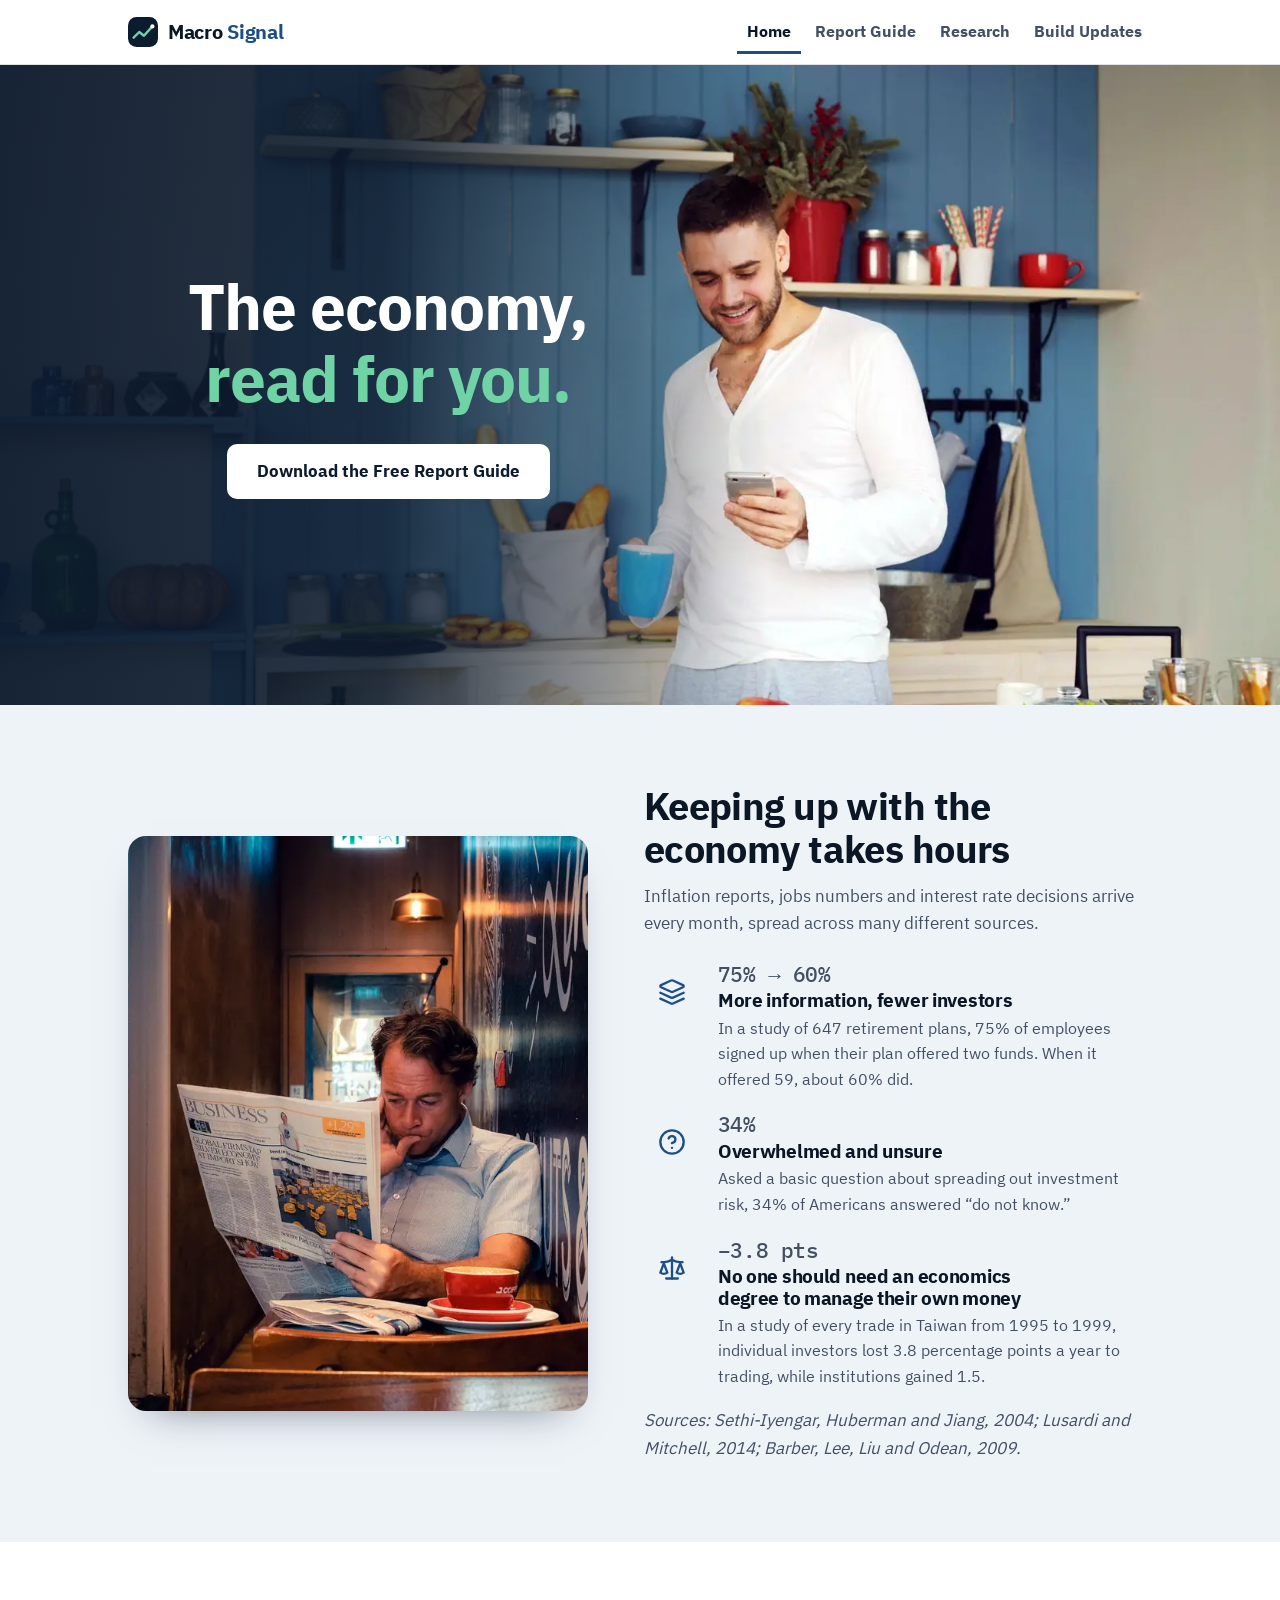
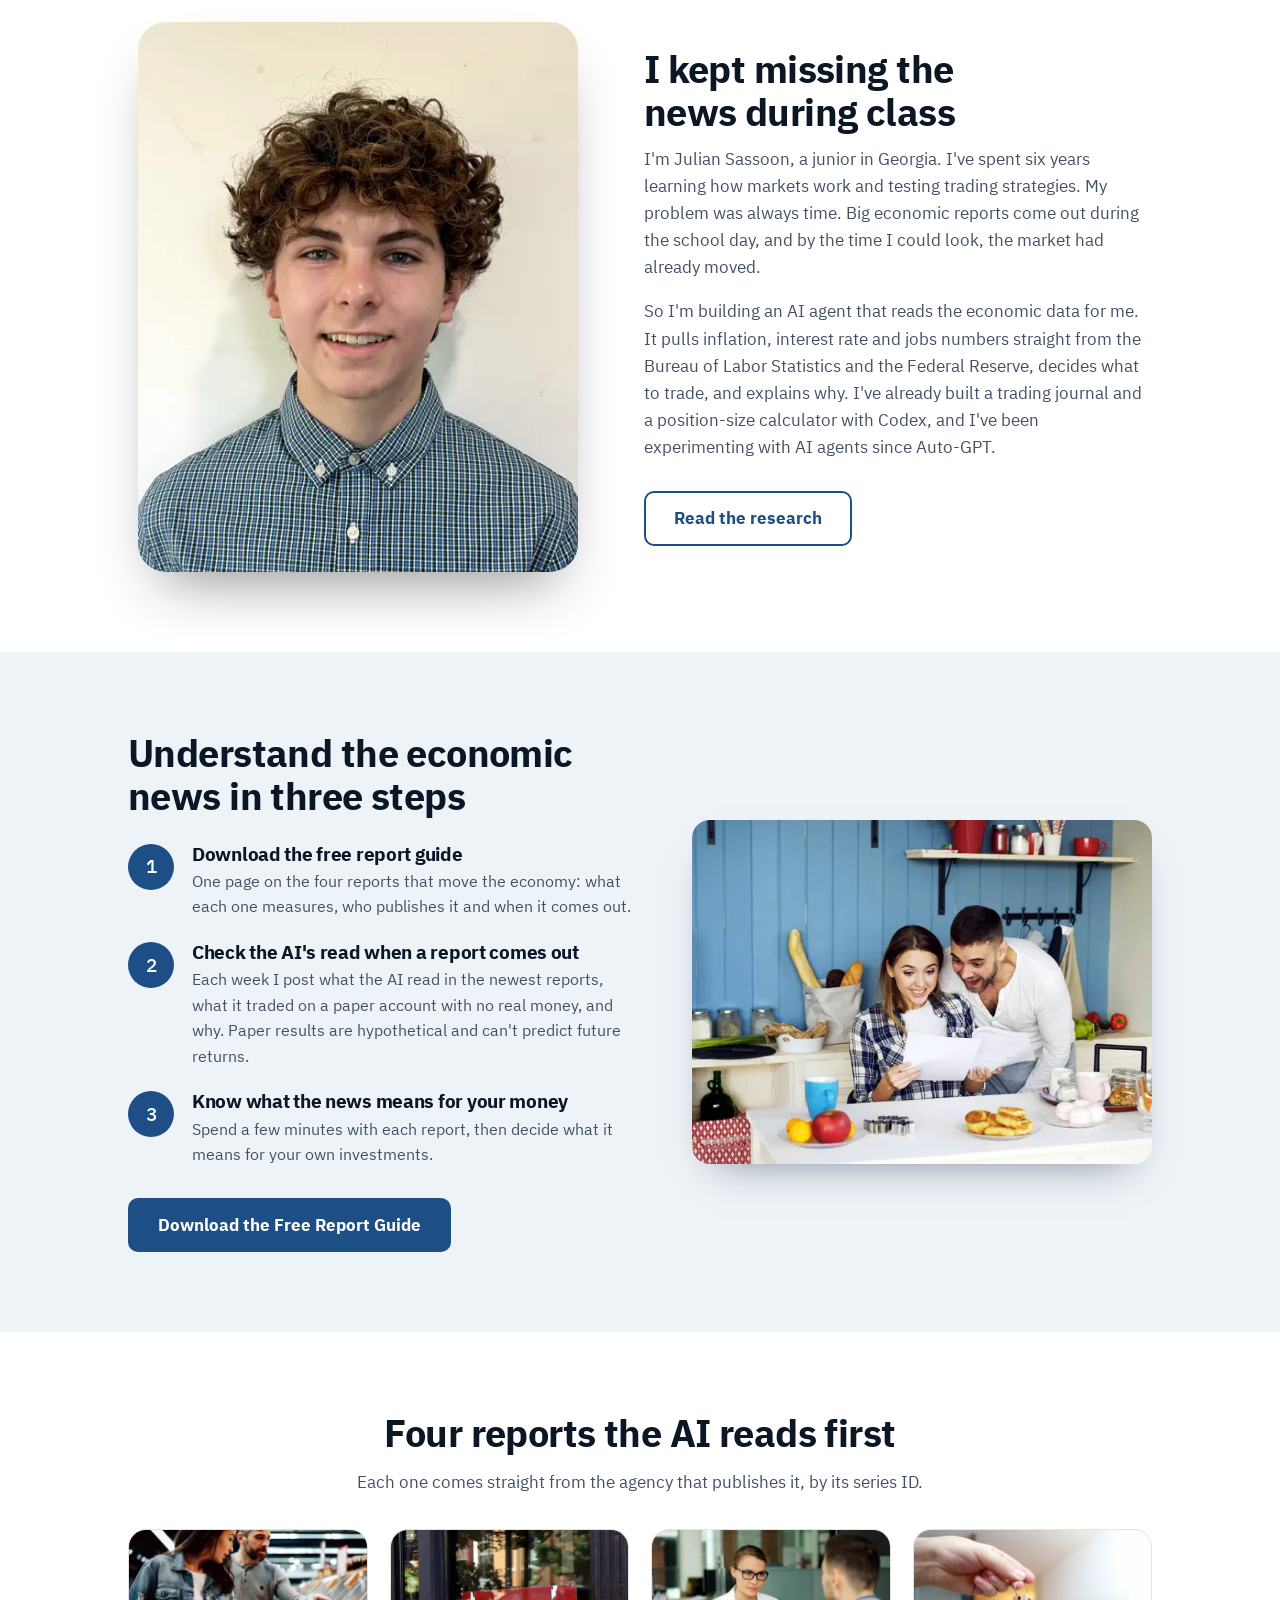
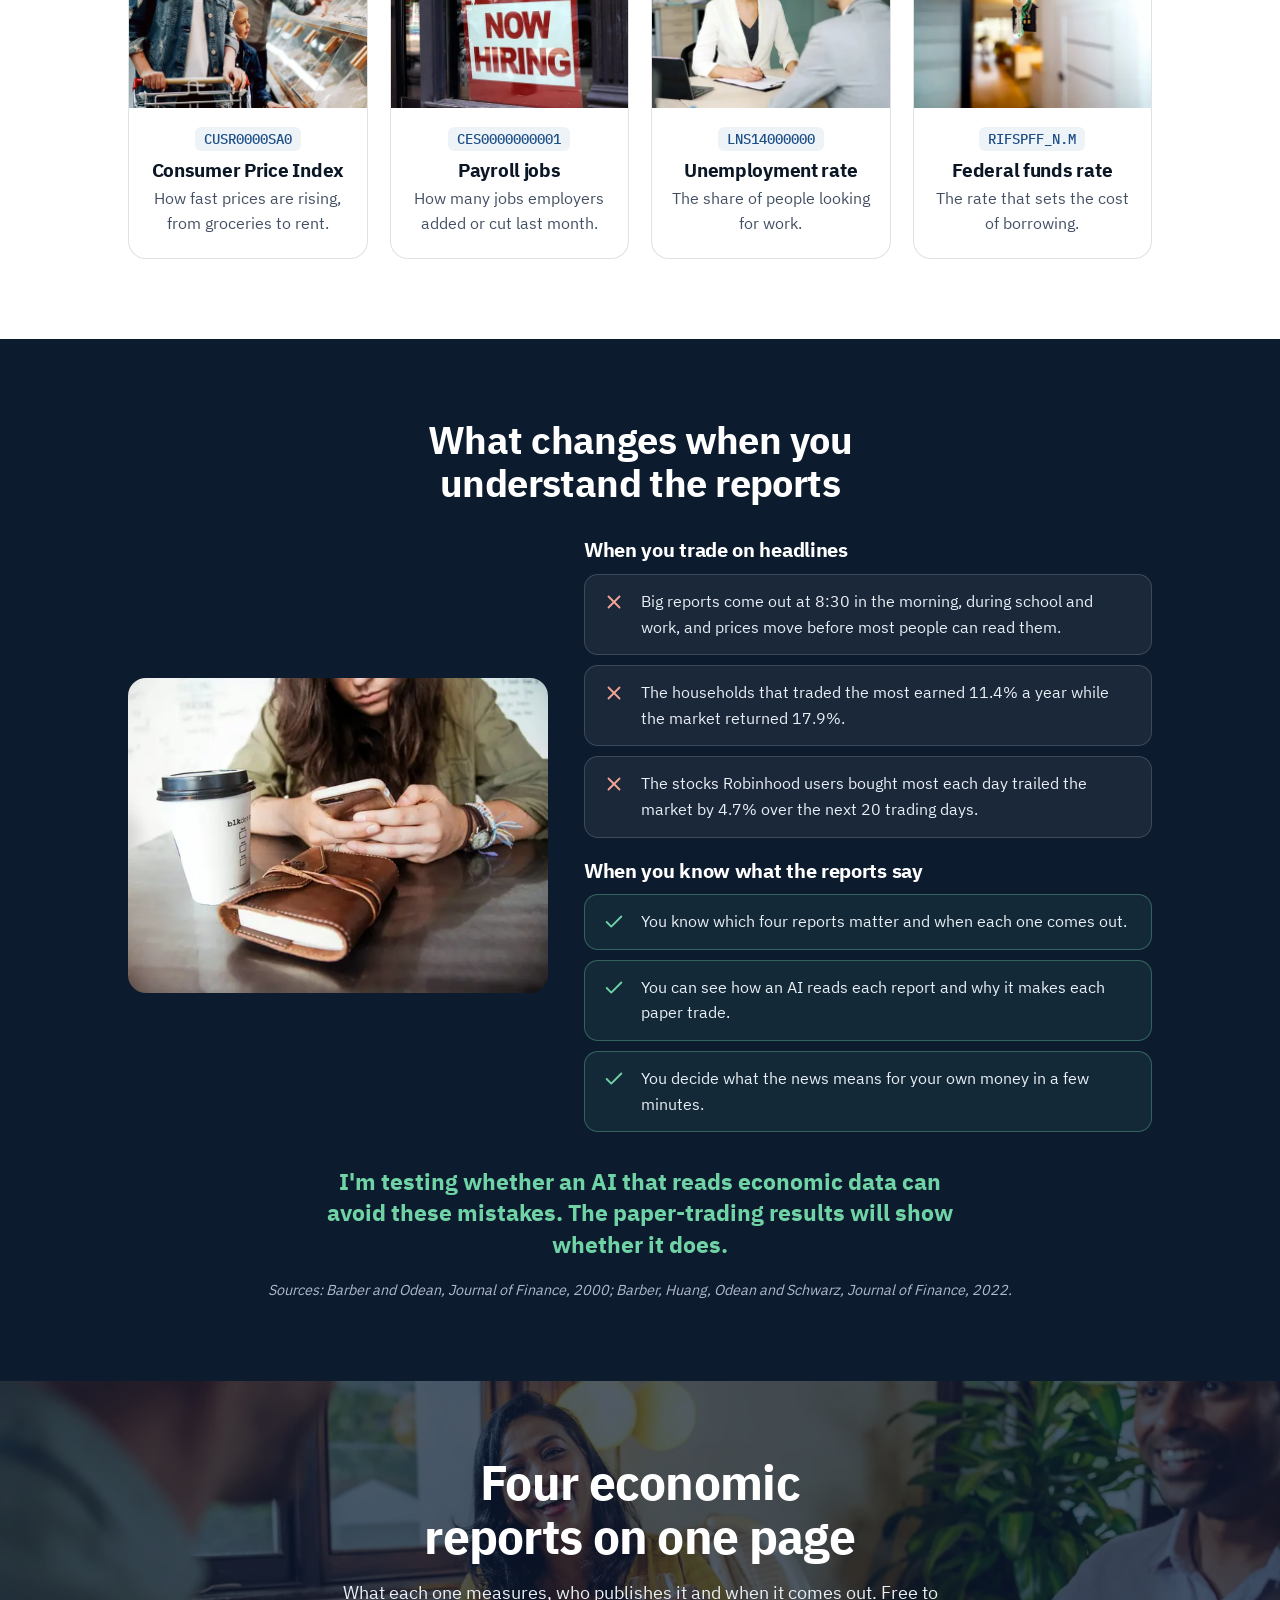
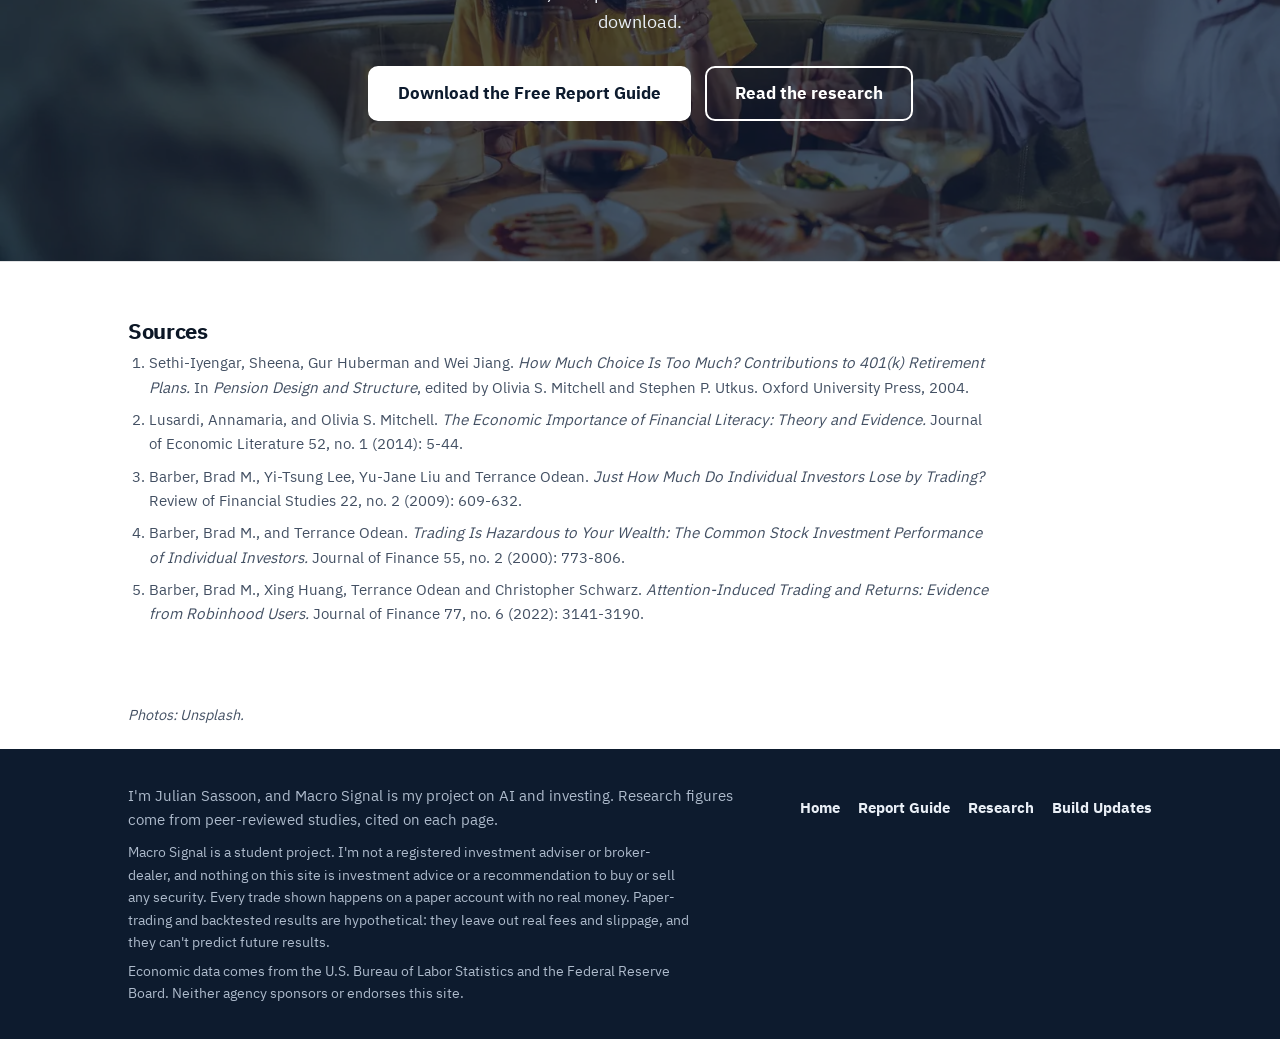
==== index.html @ c1690549 "Match the earlier student sites: a photo in every section, report photo cards, stakes as x/check lis" ====
<!DOCTYPE html>
<html lang="en">
<head>
<meta charset="UTF-8">
<meta name="viewport" content="width=device-width, initial-scale=1.0">
<title>An AI Agent That Reads the Economic News for Investors | Macro Signal</title>
<meta name="description" content="I'm building an AI agent that reads inflation, interest rate and jobs data, makes paper trades and explains the reasoning behind each one.">
<meta name="robots" content="noindex,nofollow">
<link rel="canonical" href="https://odyssey-jotun.github.io/macro-signal/">
<meta name="author" content="Julian Sassoon">
<meta name="theme-color" content="#0D1B2E">
<meta property="og:site_name" content="Macro Signal">
<meta property="og:title" content="An AI Agent That Reads the Economic News for Investors | Macro Signal">
<meta property="og:description" content="I'm building an AI agent that reads inflation, interest rate and jobs data, makes paper trades and explains the reasoning behind each one.">
<meta property="og:type" content="website">
<meta property="og:url" content="https://odyssey-jotun.github.io/macro-signal/">
<meta property="og:image" content="https://odyssey-jotun.github.io/macro-signal/images/og.jpg">
<meta property="og:image:width" content="1200">
<meta property="og:image:height" content="630">
<meta property="og:image:alt" content="The economy, read for you. An AI agent that reads the economic news.">
<meta name="twitter:card" content="summary_large_image">
<link rel="icon" href="favicon.svg" type="image/svg+xml">
<link rel="preload" as="image" type="image/webp" media="(min-width: 861px)" href="images/banner-1600.webp" imagesrcset="images/banner-1000.webp 1000w, images/banner-1600.webp 1600w, images/banner-2400.webp 2400w" imagesizes="100vw" fetchpriority="high">
<link rel="preload" as="image" type="image/webp" media="(max-width: 860px)" href="images/banner-m-900.webp" imagesrcset="images/banner-m-600.webp 600w, images/banner-m-900.webp 900w" imagesizes="100vw" fetchpriority="high">
<link rel="preload" href="fonts/plex-sans-700.woff2" as="font" type="font/woff2" crossorigin>
<style>@font-face{font-family:'IBM Plex Sans';font-style:normal;font-weight:400;font-display:swap;src:url(fonts/plex-sans-400.woff2) format('woff2')}@font-face{font-family:'IBM Plex Sans';font-style:normal;font-weight:700;font-display:swap;src:url(fonts/plex-sans-700.woff2) format('woff2')}@font-face{font-family:'IBM Plex Mono';font-style:normal;font-weight:500;font-display:swap;src:url(fonts/plex-mono-500.woff2) format('woff2')}:root{--bg:#FFFFFF;--bg-alt:#EEF3F8;--card:#FFFFFF;--ink:#0C1726;--ink-soft:#435063;--primary:#1D4F86;--primary-dk:#0D1B2E;--blue:#1F7A5C;--mint:#6FD3A6;--red:#B0392B;--on-dark:#E9EFF6;--on-dark-soft:#AEBBCC;--line:rgba(12,23,38,0.12);--radius:18px;--radius-lg:28px;--wrap:1080px;--flow-tight:0.32em;--flow-block:44px;--flow-section:80px}*{box-sizing:border-box}html{scroll-behavior:smooth;scroll-padding-top:84px}@media (prefers-reduced-motion:reduce){html{scroll-behavior:auto}*{animation-duration:0.001ms !important;transition-duration:0.001ms !important}}body{margin:0;background:var(--bg);color:var(--ink);font-family:'IBM Plex Sans',ui-sans-serif,system-ui,-apple-system,'Segoe UI',sans-serif;font-size:18px;line-height:1.6;-webkit-font-smoothing:antialiased}h1,h2,h3{font-weight:700;line-height:1.12;margin:0 0 var(--flow-tight);color:var(--ink);letter-spacing:-0.015em;text-wrap:balance}p{margin:0 0 1em}p:last-child{margin-bottom:0}a{color:inherit}img{max-width:100%;height:auto}.wrap{max-width:var(--wrap);margin:0 auto;padding:0 28px}.skip{position:absolute;left:-9999px;top:10px;background:var(--card);color:var(--ink);padding:12px 18px;border-radius:10px;z-index:100;text-decoration:none;font-weight:700;border:2px solid var(--primary)}.skip:focus{left:16px}a:focus-visible{outline:3px solid var(--blue);outline-offset:3px;border-radius:4px}nav.site{position:sticky;top:0;z-index:20;background:rgba(255,255,255,0.95);backdrop-filter:blur(8px);border-bottom:1px solid var(--line)}nav.site .wrap{display:flex;align-items:center;justify-content:space-between;gap:4px 20px;padding-top:10px;padding-bottom:10px;flex-wrap:wrap}.wordmark{display:inline-flex;align-items:center;gap:10px;font-weight:700;font-size:1.24rem;letter-spacing:-0.015em;color:var(--ink);text-decoration:none;white-space:nowrap;min-height:44px}.wordmark .mark{width:30px;height:30px;flex:none}.wordmark .last{color:var(--primary)}nav.site ul{list-style:none;display:flex;align-items:center;gap:4px;margin:0;padding:0;font-size:0.98rem;font-weight:600}nav.site ul a{text-decoration:none;color:var(--ink-soft);display:inline-flex;align-items:center;min-height:44px;padding:0 10px;white-space:nowrap;transition:color 0.15s ease}nav.site ul a:hover{color:var(--blue)}nav.site ul a[aria-current="page"]{color:var(--ink);box-shadow:inset 0 -3px 0 var(--primary)}.btn{display:inline-flex;align-items:center;justify-content:center;text-align:center;min-height:52px;padding:12px 28px;background:var(--primary);color:#FFFFFF;text-decoration:none;font-weight:700;font-size:1.04rem;border-radius:10px;border:2px solid var(--primary);transition:background 0.18s ease,color 0.18s ease,border-color 0.18s ease}.btn:hover{background:var(--blue);border-color:var(--blue)}.btn.light{background:#FFFFFF;border-color:#FFFFFF;color:var(--primary-dk)}.btn.light:hover{background:var(--mint);border-color:var(--mint)}.btn-row{display:flex;gap:14px;flex-wrap:wrap;align-items:center;justify-content:center;margin-top:30px}section{padding:var(--flow-section) 0}.band{background:var(--bg-alt)}.section-head{max-width:720px;margin-bottom:34px}.section-head.center{text-align:center;margin-left:auto;margin-right:auto}h2{font-size:clamp(1.75rem,3.2vw,2.4rem)}.section-head p{color:var(--ink-soft);font-size:1.08rem}@keyframes rise{from{opacity:0;transform:translateY(18px)}to{opacity:1;transform:none}}.portrait{margin:0;aspect-ratio:4/5;border-radius:var(--radius-lg);overflow:hidden;width:100%;max-width:440px;justify-self:center;box-shadow:0 30px 60px -24px rgba(0,0,0,0.45)}.portrait img{display:block;width:100%;height:100%;object-fit:cover}.page-hero{padding:60px 0 64px}.page-hero h1{font-size:clamp(2.1rem,4.4vw,3.1rem)}.page-hero .lede{font-size:1.14rem;color:var(--ink-soft);margin-top:8px;max-width:34em}.page-hero .btn-row{justify-content:flex-start}.split{display:grid;grid-template-columns:1.05fr 0.95fr;gap:56px;align-items:center}.split.flip{grid-template-columns:0.95fr 1.05fr}.split p{color:var(--ink-soft);font-size:1.06rem}.photo{margin:0;border-radius:var(--radius);overflow:hidden;aspect-ratio:4/3;background:var(--bg-alt);box-shadow:0 20px 40px -24px rgba(13,27,46,0.55)}.photo img{display:block;width:100%;height:100%;object-fit:cover}.icon{width:56px;height:56px;border-radius:16px;background:var(--bg-alt);color:var(--primary);display:flex;align-items:center;justify-content:center;margin:0 auto 16px}.icon svg{width:28px;height:28px}.punch{font-weight:700;font-size:clamp(1.2rem,2.2vw,1.45rem);line-height:1.35;text-align:center;color:var(--primary);max-width:720px;margin:var(--flow-block) auto 0}.after{background:var(--primary-dk);color:var(--on-dark)}.after h2,.after h3{color:#FFFFFF}.after .section-head p{color:var(--on-dark-soft)}.after .cite-line{color:var(--on-dark-soft);text-align:center}.closing{text-align:center}.closing .wrap{max-width:680px}.closing p{color:var(--ink-soft);font-size:1.08rem}.cite-line{font-size:0.9rem;color:var(--ink-soft);font-style:italic;margin-top:18px}.refs{padding:56px 0;border-top:1px solid var(--line)}.refs h2{font-size:1.4rem}.refs ol{max-width:860px;margin:0;padding-left:1.3rem;display:grid;gap:8px;font-size:0.95rem;color:var(--ink-soft)}footer{background:var(--primary-dk);color:var(--on-dark-soft);padding:34px 0;font-size:0.95rem}footer .wrap{display:flex;justify-content:space-between;align-items:center;flex-wrap:wrap;gap:10px 24px}footer p{margin:0;max-width:40em}footer ul{list-style:none;display:flex;flex-wrap:wrap;gap:0 18px;margin:0;padding:0;font-weight:600}footer ul a{display:inline-flex;align-items:center;min-height:44px;color:var(--on-dark);text-decoration:none}footer ul a:hover{color:var(--mint)}@media (max-width:860px){.split,.split.flip{grid-template-columns:1fr;gap:30px}.split>.portrait,.split>.photo{order:-1}.page-hero .portrait{max-width:340px}}@media (max-width:620px){:root{--flow-section:56px;--flow-block:34px}body{font-size:17px}.wrap{padding:0 20px}.page-hero{padding:28px 0 44px}.btn-row .btn{width:100%}.wordmark{font-size:1.14rem}nav.site ul li:first-child{display:none}nav.site ul{margin-left:-8px;font-size:0.94rem}nav.site ul a{padding:0 8px}}.note{max-width:680px;margin:0 auto;text-align:center;background:var(--card);border:1px dashed rgba(29,79,134,0.45);border-radius:var(--radius);padding:28px 26px}.note p{color:var(--ink-soft)}footer .disclaimer{flex-basis:100%;font-size:0.88rem;color:var(--on-dark-soft)}.banner{position:relative;background:var(--primary-dk);color:var(--on-dark);overflow:hidden;min-height:min(640px,76vh);display:flex;align-items:center}.banner picture,.banner img{position:absolute;inset:0;width:100%;height:100%}.banner img{object-fit:cover;object-position:62% 35%}.banner::before{content:"";position:absolute;inset:0;z-index:1;background:linear-gradient(90deg,rgba(13,27,46,0.95) 0%,rgba(13,27,46,0.88) 30%,rgba(13,27,46,0.4) 48%,rgba(13,27,46,0) 60%)}.banner .wrap{position:relative;z-index:2;width:100%;padding-top:56px;padding-bottom:56px}.banner-text{max-width:520px;text-align:center}.banner h1{color:#FFFFFF;font-size:clamp(2.6rem,5vw,4.2rem)}.banner h1 span{display:block;color:var(--mint)}@media (prefers-reduced-motion:no-preference){.banner-text{animation:rise 0.7s cubic-bezier(.2,.7,.2,1) 0.1s both}}@media (max-width:860px){.banner{display:block;min-height:0}.banner picture,.banner img{position:static;display:block;height:auto;aspect-ratio:4/3}.banner::before{display:none}.banner .wrap{padding-top:30px;padding-bottom:44px}.banner-text{max-width:none}}.punch.test{color:var(--mint);max-width:640px;margin-top:34px}.note .small{font-size:0.9rem;margin-top:12px}footer .disclaimer + .disclaimer{margin-top:-4px}.reports{display:grid;grid-template-columns:1fr 1fr;gap:22px}.report{background:var(--card);border:1px solid var(--line);border-radius:var(--radius);overflow:hidden;scroll-margin-top:90px}.report-body{padding:26px 28px 26px}.report .card-photo{aspect-ratio:16/9}.report .icon{margin-top:-54px;position:relative;border:4px solid var(--card);width:64px;height:64px}.report h3{font-size:1.3rem;text-align:center}.report .series-id{text-align:center;margin:4px 0 14px}.report .series-id code{font-family:'IBM Plex Mono',ui-monospace,monospace;font-weight:500;font-size:0.9rem;color:var(--primary);background:var(--bg-alt);border-radius:6px;padding:3px 9px}.report>p{color:var(--ink-soft);font-size:1rem}.report dl{margin:16px 0 0;padding-top:14px;border-top:1px solid var(--line);display:grid;grid-template-columns:auto 1fr;gap:8px 14px;font-size:0.96rem}.report dt{font-weight:700;color:var(--ink)}.report dd{margin:0;color:var(--ink-soft)}.print-note{text-align:center;font-size:0.9rem;color:var(--ink-soft);font-style:italic;margin:26px auto 0;max-width:760px}@media (max-width:620px){.reports{grid-template-columns:1fr}.report dl{grid-template-columns:1fr;gap:2px}.report dd{margin-bottom:8px}}@media print{@page{size:letter;margin:0.45in 0.55in}body{font-size:10.5pt}nav.site,footer,.skip,.page-hero .photo,.btn-row,.closing-banner,.card-photo,.refs{display:none !important}.page-hero{padding:0 0 18pt}.page-hero .wrap,.page-hero .split{display:block;padding:0}.page-hero h1{font-size:23pt}.page-hero .lede{font-size:11pt;margin:4pt 0 0;max-width:none}section{padding:0}.band{background:none}.wrap{padding:0;max-width:none}.reports{gap:16pt}.report{break-inside:avoid;border-color:#BFCBD9;border-radius:12px}.report-body{padding:15pt 15pt}.report .icon{width:32px;height:32px;border-radius:9px;margin:0 auto 5pt;border:0}.report .icon svg{width:17px;height:17px}.report h3{font-size:13.5pt}.report .series-id{margin:2pt 0 7pt}.report .series-id code{font-size:8.5pt}.report>p{font-size:10.4pt;line-height:1.45}.report dl{font-size:9.4pt;line-height:1.4;margin-top:8pt;padding-top:8pt;gap:4pt 10pt}.report dl{grid-template-columns:74pt 1fr}.print-note{font-size:9pt;margin-top:18pt}}.lead{font-size:1.12rem;color:var(--ink-soft)}.btn-row.start{justify-content:flex-start}.btn.ghost{background:transparent;color:var(--primary)}.btn.ghost:hover{background:var(--primary);color:#FFFFFF;border-color:var(--primary)}.btn.ghost-light{background:transparent;color:#FFFFFF;border-color:#FFFFFF}.btn.ghost-light:hover{background:#FFFFFF;color:var(--primary-dk)}.cite-line.center{text-align:center}.n{font-family:'IBM Plex Mono',ui-monospace,monospace;font-weight:500;letter-spacing:-0.02em;color:var(--primary)}.points,.statlist,.steps-list{list-style:none;margin:26px 0 0;padding:0;display:grid;gap:22px}.points li{display:grid;grid-template-columns:56px 1fr;gap:18px;align-items:start}.points .icon{margin:0}.points .n{font-size:1.3rem;line-height:1.1;margin:0 0 4px}.points h3,.statlist h3,.steps-list h3{font-size:1.18rem;margin-bottom:4px}.split .points p:not(.n),.split .statlist p:not(.n),.split .steps-list p{font-size:1rem;color:var(--ink-soft);margin:0}.statlist li{display:grid;grid-template-columns:150px 1fr;gap:18px;align-items:start;padding-bottom:20px;border-bottom:1px solid var(--line)}.statlist li:last-child{border-bottom:0;padding-bottom:0}.split .statlist .n{font-size:1.7rem;line-height:1.1;margin:0;color:var(--primary)}.steps-list{counter-reset:step}.steps-list li{display:grid;grid-template-columns:46px 1fr;gap:18px;align-items:start;counter-increment:step}.steps-list li:before{content:counter(step);display:flex;align-items:center;justify-content:center;width:46px;height:46px;border-radius:50%;background:var(--primary);color:#FFFFFF;font-family:'IBM Plex Mono',ui-monospace,monospace;font-weight:500;font-size:1.2rem}.pcards{display:grid;grid-template-columns:repeat(4,1fr);gap:22px}.pcard{background:var(--card);border:1px solid var(--line);border-radius:var(--radius);overflow:hidden;text-decoration:none;color:inherit;display:flex;flex-direction:column;transition:border-color 0.15s ease,transform 0.2s ease}a.pcard:hover{border-color:var(--blue);transform:translateY(-3px)}a.pcard:hover h3{color:var(--blue)}.card-photo{margin:0;aspect-ratio:4/3;overflow:hidden;background:var(--bg-alt)}.card-photo img{display:block;width:100%;height:100%;object-fit:cover}.pcard-body{padding:18px 18px 22px;text-align:center}.pcard-body h3{font-size:1.16rem}.pcard-body p{font-size:0.98rem;color:var(--ink-soft)}.pcard .tag{margin:0 0 8px}.pcard .tag code,.report .series-id code{font-family:'IBM Plex Mono',ui-monospace,monospace;font-weight:500;font-size:0.86rem;color:var(--primary);background:var(--bg-alt);border-radius:6px;padding:3px 9px}.stakes-split{display:grid;grid-template-columns:0.85fr 1.15fr;gap:36px;align-items:center}.stakes{display:grid;gap:22px}.stake h3{font-size:1.26rem;margin-bottom:12px}.outcomes{list-style:none;margin:0;padding:0;display:grid;gap:10px}.outcomes li{display:grid;grid-template-columns:24px 1fr;gap:14px;align-items:start;background:rgba(255,255,255,0.06);border:1px solid rgba(233,239,246,0.16);border-radius:14px;padding:14px 18px;color:var(--on-dark);font-size:1rem}.outcomes svg{width:22px;height:22px;margin-top:2px;color:#F2A597}.stake.good .outcomes svg{color:var(--mint)}.stake.good .outcomes li{background:rgba(111,211,166,0.08);border-color:rgba(111,211,166,0.34)}.after .photo{box-shadow:none}.chart{background:var(--card);border:1px solid var(--line);border-radius:var(--radius);padding:24px 26px;margin:22px 0}.chart h3{font-size:1.12rem;margin-bottom:14px}.bars{display:grid;gap:12px}.barline{display:grid;grid-template-columns:130px 1fr;gap:12px;align-items:center;font-size:0.94rem;font-weight:600;color:var(--ink-soft)}.track{height:38px;background:var(--bg-alt);border-radius:6px}.bar{display:flex;align-items:center;justify-content:flex-end;height:100%;padding-right:10px;border-radius:6px;color:#FFFFFF;font-family:'IBM Plex Mono',ui-monospace,monospace;font-weight:500;min-width:64px}.bar.hi{background:var(--red)}.bar.lo{background:var(--primary)}.chart .cite-line{margin-top:14px}.split p.after-chart{margin-top:0}.closing-banner{min-height:480px;aspect-ratio:8/3;align-items:flex-end}.closing-banner::before{background:rgba(13,27,46,0.72)}.closing-banner img{object-position:50% 0}.closing-banner .wrap{padding-bottom:60px}.closing-banner .banner-text{margin:0 auto;max-width:640px}.closing-banner h2{color:#FFFFFF;font-size:clamp(2rem,3.8vw,3rem)}.closing-banner p{color:var(--on-dark);font-size:1.12rem}.credits{padding:22px 0;border-top:0}.credits .cite-line{margin:0}.photo.tall{aspect-ratio:4/5;max-width:460px;width:100%;justify-self:center}@media (max-width:1000px){.pcards{grid-template-columns:repeat(2,1fr)}}@media (max-width:860px){.stakes-split{grid-template-columns:1fr}.statlist li{grid-template-columns:1fr;gap:6px}.closing-banner{aspect-ratio:auto;min-height:0}.closing-banner .wrap{padding-top:30px;padding-bottom:44px}.photo.tall{aspect-ratio:4/3;max-width:none}}@media (max-width:620px){.pcards{gap:12px}.pcard-body{padding:12px 10px 14px}.pcard-body h3{font-size:1rem}.pcard-body p{font-size:0.88rem;line-height:1.45}.pcard .tag code{font-size:0.7rem;padding:2px 6px}.barline{grid-template-columns:1fr;gap:4px}.chart{padding:20px 18px}.btn-row.start{justify-content:center}}</style>
<script type="application/ld+json">{"@context":"https://schema.org","@graph":[{"@type":"WebSite","@id":"https://odyssey-jotun.github.io/macro-signal/#site","url":"https://odyssey-jotun.github.io/macro-signal/","name":"Macro Signal","description":"An AI agent that reads inflation, interest rate and jobs data and explains every paper trade it makes.","author":{"@id":"https://odyssey-jotun.github.io/macro-signal/#julian"},"inLanguage":"en-US"},{"@type":"Person","@id":"https://odyssey-jotun.github.io/macro-signal/#julian","name":"Julian Sassoon","description":"High school junior in Georgia building Macro Signal, an AI agent that reads U.S. economic data and paper trades on it."},{"@type":"WebPage","@id":"https://odyssey-jotun.github.io/macro-signal/#page","url":"https://odyssey-jotun.github.io/macro-signal/","name":"An AI Agent That Reads the Economic News for Investors | Macro Signal","description":"I'm building an AI agent that reads inflation, interest rate and jobs data, makes paper trades and explains the reasoning behind each one.","isPartOf":{"@id":"https://odyssey-jotun.github.io/macro-signal/#site"},"author":{"@id":"https://odyssey-jotun.github.io/macro-signal/#julian"},"inLanguage":"en-US","datePublished":"2026-11-01","dateModified":"2026-11-01","image":"https://odyssey-jotun.github.io/macro-signal/images/og.jpg","about":"AI analysis of economic data for everyday investors"}]}</script>
</head>
<body>

<a class="skip" href="#main">Skip to content</a>
<nav class="site" aria-label="Primary">
  <div class="wrap">
    <a class="wordmark" href="index.html"><svg class="mark" viewBox="0 0 32 32" aria-hidden="true"><rect width="32" height="32" rx="9" fill="#0D1B2E"/><path d="M6 22l6-6 5 4 9-10" fill="none" stroke="#6FD3A6" stroke-width="2.6" stroke-linecap="round" stroke-linejoin="round"/><circle cx="26" cy="10" r="2.2" fill="#FFFFFF"/></svg><span>Macro <span class="last">Signal</span></span></a>
    <ul>
      <li><a href="index.html" aria-current="page">Home</a></li>
      <li><a href="guide.html">Report Guide</a></li>
      <li><a href="research.html">Research</a></li>
      <li><a href="updates.html">Build Updates</a></li>
    </ul>
  </div>
</nav>

<main id="main">

<header class="banner">
  <picture>
    <source media="(max-width: 860px)" srcset="images/banner-m-600.webp 600w, images/banner-m-900.webp 900w" sizes="100vw">
    <img src="images/banner-1600.webp" srcset="images/banner-1000.webp 1000w, images/banner-1600.webp 1600w, images/banner-2400.webp 2400w" sizes="100vw" width="1600" height="800" alt="A smiling man in his kitchen holding a coffee mug and reading his phone" fetchpriority="high" decoding="async">
  </picture>
  <div class="wrap">
    <div class="banner-text">
      <h1>The economy, <span>read for you.</span></h1>
      <div class="btn-row">
        <a href="guide.html" class="btn light">Download the Free Report Guide</a>
      </div>
    </div>
  </div>
</header>

<section id="problem" class="band">
  <div class="wrap split flip">
    <figure class="photo tall"><img src="images/newspaper-t-900.webp" srcset="images/newspaper-t-600.webp 600w, images/newspaper-t-900.webp 900w" sizes="(max-width: 860px) calc(100vw - 40px), 520px" width="900" height="1125" alt="A man at a cafe table reading the business section of the newspaper, hand on his chin" loading="lazy" decoding="async"></figure>
    <div>
      <h2>Keeping up with the economy takes hours</h2>
      <p class="lead">Inflation reports, jobs numbers and interest rate decisions arrive every month, spread across many different sources.</p>
      <ul class="points">
        <li>
          <div class="icon"><svg viewBox="0 0 24 24" fill="none" stroke="currentColor" stroke-width="2" stroke-linecap="round" stroke-linejoin="round" aria-hidden="true"><path d="m12.83 2.18a2 2 0 0 0-1.66 0L2.6 6.08a1 1 0 0 0 0 1.83l8.58 3.91a2 2 0 0 0 1.66 0l8.58-3.9a1 1 0 0 0 0-1.83Z"/> <path d="m22 17.65-9.17 4.16a2 2 0 0 1-1.66 0L2 17.65"/> <path d="m22 12.65-9.17 4.16a2 2 0 0 1-1.66 0L2 12.65"/></svg></div>
          <div><p class="n">75% &rarr; 60%</p><h3>More information, fewer investors</h3><p>In a study of 647 retirement plans, 75% of employees signed up when their plan offered two funds. When it offered 59, about 60% did.</p></div>
        </li>
        <li>
          <div class="icon"><svg viewBox="0 0 24 24" fill="none" stroke="currentColor" stroke-width="2" stroke-linecap="round" stroke-linejoin="round" aria-hidden="true"><circle cx="12" cy="12" r="10"/> <path d="M9.09 9a3 3 0 0 1 5.83 1c0 2-3 3-3 3"/> <path d="M12 17h.01"/></svg></div>
          <div><p class="n">34%</p><h3>Overwhelmed and unsure</h3><p>Asked a basic question about spreading out investment risk, 34% of Americans answered &ldquo;do not know.&rdquo;</p></div>
        </li>
        <li>
          <div class="icon"><svg viewBox="0 0 24 24" fill="none" stroke="currentColor" stroke-width="2" stroke-linecap="round" stroke-linejoin="round" aria-hidden="true"><path d="m16 16 3-8 3 8c-.87.65-1.92 1-3 1s-2.13-.35-3-1Z"/> <path d="m2 16 3-8 3 8c-.87.65-1.92 1-3 1s-2.13-.35-3-1Z"/> <path d="M7 21h10"/> <path d="M12 3v18"/> <path d="M3 7h2c2 0 5-1 7-2 2 1 5 2 7 2h2"/></svg></div>
          <div><p class="n">&minus;3.8 pts</p><h3>No one should need an economics degree to manage their own money</h3><p>In a study of every trade in Taiwan from 1995 to 1999, individual investors lost 3.8 percentage points a year to trading, while institutions gained 1.5.</p></div>
        </li>
      </ul>
      <p class="cite-line">Sources: Sethi-Iyengar, Huberman and Jiang, 2004; Lusardi and Mitchell, 2014; Barber, Lee, Liu and Odean, 2009.</p>
    </div>
  </div>
</section>

<section id="about">
  <div class="wrap split flip">
    <figure class="portrait"><img src="images/julian-800.webp" srcset="images/julian-480.webp 480w, images/julian-680.webp 680w, images/julian-800.webp 800w" sizes="(max-width: 860px) min(calc(100vw - 40px), 340px), 440px" width="800" height="1000" alt="Julian Sassoon in a blue and green checked shirt, smiling against a white wall" loading="lazy" decoding="async"></figure>
    <div>
      <h2>I kept missing the news during class</h2>
      <p>I'm Julian Sassoon, a junior in Georgia. I've spent six years learning how markets work and testing trading strategies. My problem was always time. Big economic reports come out during the school day, and by the time I could look, the market had already moved.</p>
      <p>So I'm building an AI agent that reads the economic data for me. It pulls inflation, interest rate and jobs numbers straight from the Bureau of Labor Statistics and the Federal Reserve, decides what to trade, and explains why. I've already built a trading journal and a position-size calculator with Codex, and I've been experimenting with AI agents since Auto-GPT.</p>
      <div class="btn-row start"><a href="research.html" class="btn ghost">Read the research</a></div>
    </div>
  </div>
</section>

<section id="plan" class="band">
  <div class="wrap split">
    <div>
      <h2>Understand the economic news in three steps</h2>
      <ol class="steps-list">
        <li><div><h3>Download the free report guide</h3><p>One page on the four reports that move the economy: what each one measures, who publishes it and when it comes out.</p></div></li>
        <li><div><h3>Check the AI's read when a report comes out</h3><p>Each week I post what the AI read in the newest reports, what it traded on a paper account with no real money, and why. Paper results are hypothetical and can't predict future returns.</p></div></li>
        <li><div><h3>Know what the news means for your money</h3><p>Spend a few minutes with each report, then decide what it means for your own investments.</p></div></li>
      </ol>
      <div class="btn-row start"><a href="guide.html" class="btn">Download the Free Report Guide</a></div>
    </div>
    <figure class="photo"><img src="images/letter-900.webp" srcset="images/letter-600.webp 600w, images/letter-900.webp 900w" sizes="(max-width: 860px) calc(100vw - 40px), 520px" width="900" height="675" alt="A smiling couple reading a page together at their kitchen table over breakfast" loading="lazy" decoding="async"></figure>
  </div>
</section>

<section id="reports">
  <div class="wrap">
    <div class="section-head center">
      <h2>Four reports the AI reads first</h2>
      <p>Each one comes straight from the agency that publishes it, by its series ID.</p>
    </div>
    <div class="pcards four">
      <a class="pcard" href="guide.html#cpi">
        <figure class="card-photo"><img src="images/r-cpi-720.webp" srcset="images/r-cpi-480.webp 480w, images/r-cpi-720.webp 720w" sizes="(max-width: 620px) calc(100vw - 40px), (max-width: 1000px) 45vw, 250px" width="720" height="540" alt="A mother, father and young son shopping for groceries together" loading="lazy" decoding="async"></figure>
        <div class="pcard-body"><p class="tag"><code>CUSR0000SA0</code></p><h3>Consumer Price Index</h3><p>How fast prices are rising, from groceries to rent.</p></div>
      </a>
      <a class="pcard" href="guide.html#jobs">
        <figure class="card-photo"><img src="images/r-jobs-720.webp" srcset="images/r-jobs-480.webp 480w, images/r-jobs-720.webp 720w" sizes="(max-width: 620px) calc(100vw - 40px), (max-width: 1000px) 45vw, 250px" width="720" height="540" alt="A red and white now hiring sign in a shop window" loading="lazy" decoding="async"></figure>
        <div class="pcard-body"><p class="tag"><code>CES0000000001</code></p><h3>Payroll jobs</h3><p>How many jobs employers added or cut last month.</p></div>
      </a>
      <a class="pcard" href="guide.html#unemployment">
        <figure class="card-photo"><img src="images/r-unemployment-720.webp" srcset="images/r-unemployment-480.webp 480w, images/r-unemployment-720.webp 720w" sizes="(max-width: 620px) calc(100vw - 40px), (max-width: 1000px) 45vw, 250px" width="720" height="540" alt="A woman interviewing a job candidate across an office desk" loading="lazy" decoding="async"></figure>
        <div class="pcard-body"><p class="tag"><code>LNS14000000</code></p><h3>Unemployment rate</h3><p>The share of people looking for work.</p></div>
      </a>
      <a class="pcard" href="guide.html#rates">
        <figure class="card-photo"><img src="images/r-rates-720.webp" srcset="images/r-rates-480.webp 480w, images/r-rates-720.webp 720w" sizes="(max-width: 620px) calc(100vw - 40px), (max-width: 1000px) 45vw, 250px" width="720" height="540" alt="A hand holding the keys to a new home" loading="lazy" decoding="async"></figure>
        <div class="pcard-body"><p class="tag"><code>RIFSPFF_N.M</code></p><h3>Federal funds rate</h3><p>The rate that sets the cost of borrowing.</p></div>
      </a>
    </div>
  </div>
</section>

<section id="stakes" class="after">
  <div class="wrap">
    <div class="section-head center">
      <h2>What changes when you understand the reports</h2>
    </div>
    <div class="stakes-split">
      <figure class="photo"><img src="images/phone-900.webp" srcset="images/phone-600.webp 600w, images/phone-900.webp 900w" sizes="(max-width: 860px) calc(100vw - 40px), 520px" width="900" height="675" alt="A woman reading her phone at a cafe table beside a coffee cup and a leather notebook" loading="lazy" decoding="async"></figure>
      <div class="stakes">
        <div class="stake">
          <h3>When you trade on headlines</h3>
          <ul class="outcomes">
          <li><svg viewBox="0 0 24 24" fill="none" stroke="currentColor" stroke-width="2" stroke-linecap="round" stroke-linejoin="round" aria-hidden="true"><path d="M18 6 6 18"/> <path d="m6 6 12 12"/></svg><span>Big reports come out at 8:30 in the morning, during school and work, and prices move before most people can read them.</span></li>
          <li><svg viewBox="0 0 24 24" fill="none" stroke="currentColor" stroke-width="2" stroke-linecap="round" stroke-linejoin="round" aria-hidden="true"><path d="M18 6 6 18"/> <path d="m6 6 12 12"/></svg><span>The households that traded the most earned 11.4% a year while the market returned 17.9%.</span></li>
          <li><svg viewBox="0 0 24 24" fill="none" stroke="currentColor" stroke-width="2" stroke-linecap="round" stroke-linejoin="round" aria-hidden="true"><path d="M18 6 6 18"/> <path d="m6 6 12 12"/></svg><span>The stocks Robinhood users bought most each day trailed the market by 4.7% over the next 20 trading days.</span></li>
          </ul>
        </div>
        <div class="stake good">
          <h3>When you know what the reports say</h3>
          <ul class="outcomes">
          <li><svg viewBox="0 0 24 24" fill="none" stroke="currentColor" stroke-width="2" stroke-linecap="round" stroke-linejoin="round" aria-hidden="true"><path d="M20 6 9 17l-5-5"/></svg><span>You know which four reports matter and when each one comes out.</span></li>
          <li><svg viewBox="0 0 24 24" fill="none" stroke="currentColor" stroke-width="2" stroke-linecap="round" stroke-linejoin="round" aria-hidden="true"><path d="M20 6 9 17l-5-5"/></svg><span>You can see how an AI reads each report and why it makes each paper trade.</span></li>
          <li><svg viewBox="0 0 24 24" fill="none" stroke="currentColor" stroke-width="2" stroke-linecap="round" stroke-linejoin="round" aria-hidden="true"><path d="M20 6 9 17l-5-5"/></svg><span>You decide what the news means for your own money in a few minutes.</span></li>
          </ul>
        </div>
      </div>
    </div>
    <p class="punch test">I'm testing whether an AI that reads economic data can avoid these mistakes. The paper-trading results will show whether it does.</p>
    <p class="cite-line">Sources: Barber and Odean, Journal of Finance, 2000; Barber, Huang, Odean and Schwarz, Journal of Finance, 2022.</p>
  </div>
</section>

<section class="banner closing-banner">
  <picture><source media="(max-width: 860px)" srcset="images/closing-m-600.webp 600w, images/closing-m-900.webp 900w" sizes="100vw"><img src="images/closing-1600.webp" srcset="images/closing-1000.webp 1000w, images/closing-1600.webp 1600w, images/closing-2400.webp 2400w" sizes="100vw" width="1600" height="600" alt="Three friends laughing together over dinner at a restaurant table" loading="lazy" decoding="async"></picture>
  <div class="wrap">
    <div class="banner-text">
      <h2>Four economic reports on one page</h2>
      <p>What each one measures, who publishes it and when it comes out. Free to download.</p>
      <div class="btn-row"><a href="guide.html" class="btn light">Download the Free Report Guide</a><a href="research.html" class="btn ghost-light">Read the research</a></div>
    </div>
  </div>
</section>

<section class="refs" id="sources">
  <div class="wrap">
    <h2>Sources</h2>
    <ol>
      <li>Sethi-Iyengar, Sheena, Gur Huberman and Wei Jiang. <em>How Much Choice Is Too Much? Contributions to 401(k) Retirement Plans.</em> In <em>Pension Design and Structure</em>, edited by Olivia S. Mitchell and Stephen P. Utkus. Oxford University Press, 2004.</li>
      <li>Lusardi, Annamaria, and Olivia S. Mitchell. <em>The Economic Importance of Financial Literacy: Theory and Evidence.</em> Journal of Economic Literature 52, no. 1 (2014): 5-44.</li>
      <li>Barber, Brad M., Yi-Tsung Lee, Yu-Jane Liu and Terrance Odean. <em>Just How Much Do Individual Investors Lose by Trading?</em> Review of Financial Studies 22, no. 2 (2009): 609-632.</li>
      <li>Barber, Brad M., and Terrance Odean. <em>Trading Is Hazardous to Your Wealth: The Common Stock Investment Performance of Individual Investors.</em> Journal of Finance 55, no. 2 (2000): 773-806.</li>
      <li>Barber, Brad M., Xing Huang, Terrance Odean and Christopher Schwarz. <em>Attention-Induced Trading and Returns: Evidence from Robinhood Users.</em> Journal of Finance 77, no. 6 (2022): 3141-3190.</li>
    </ol>
  </div>
</section>

<section class="refs credits">
  <div class="wrap">
    <p class="cite-line">Photos: Unsplash.</p>
  </div>
</section>

</main>

<footer>
  <div class="wrap">
    <p>I'm Julian Sassoon, and Macro Signal is my project on AI and investing. Research figures come from peer-reviewed studies, cited on each page.</p>
    <ul>
      <li><a href="index.html">Home</a></li>
      <li><a href="guide.html">Report Guide</a></li>
      <li><a href="research.html">Research</a></li>
      <li><a href="updates.html">Build Updates</a></li>
    </ul>
    <p class="disclaimer">Macro Signal is a student project. I'm not a registered investment adviser or broker-dealer, and nothing on this site is investment advice or a recommendation to buy or sell any security. Every trade shown happens on a paper account with no real money. Paper-trading and backtested results are hypothetical: they leave out real fees and slippage, and they can't predict future results.</p>
    <p class="disclaimer">Economic data comes from the U.S. Bureau of Labor Statistics and the Federal Reserve Board. Neither agency sponsors or endorses this site.</p>
  </div>
</footer>

</body>
</html>
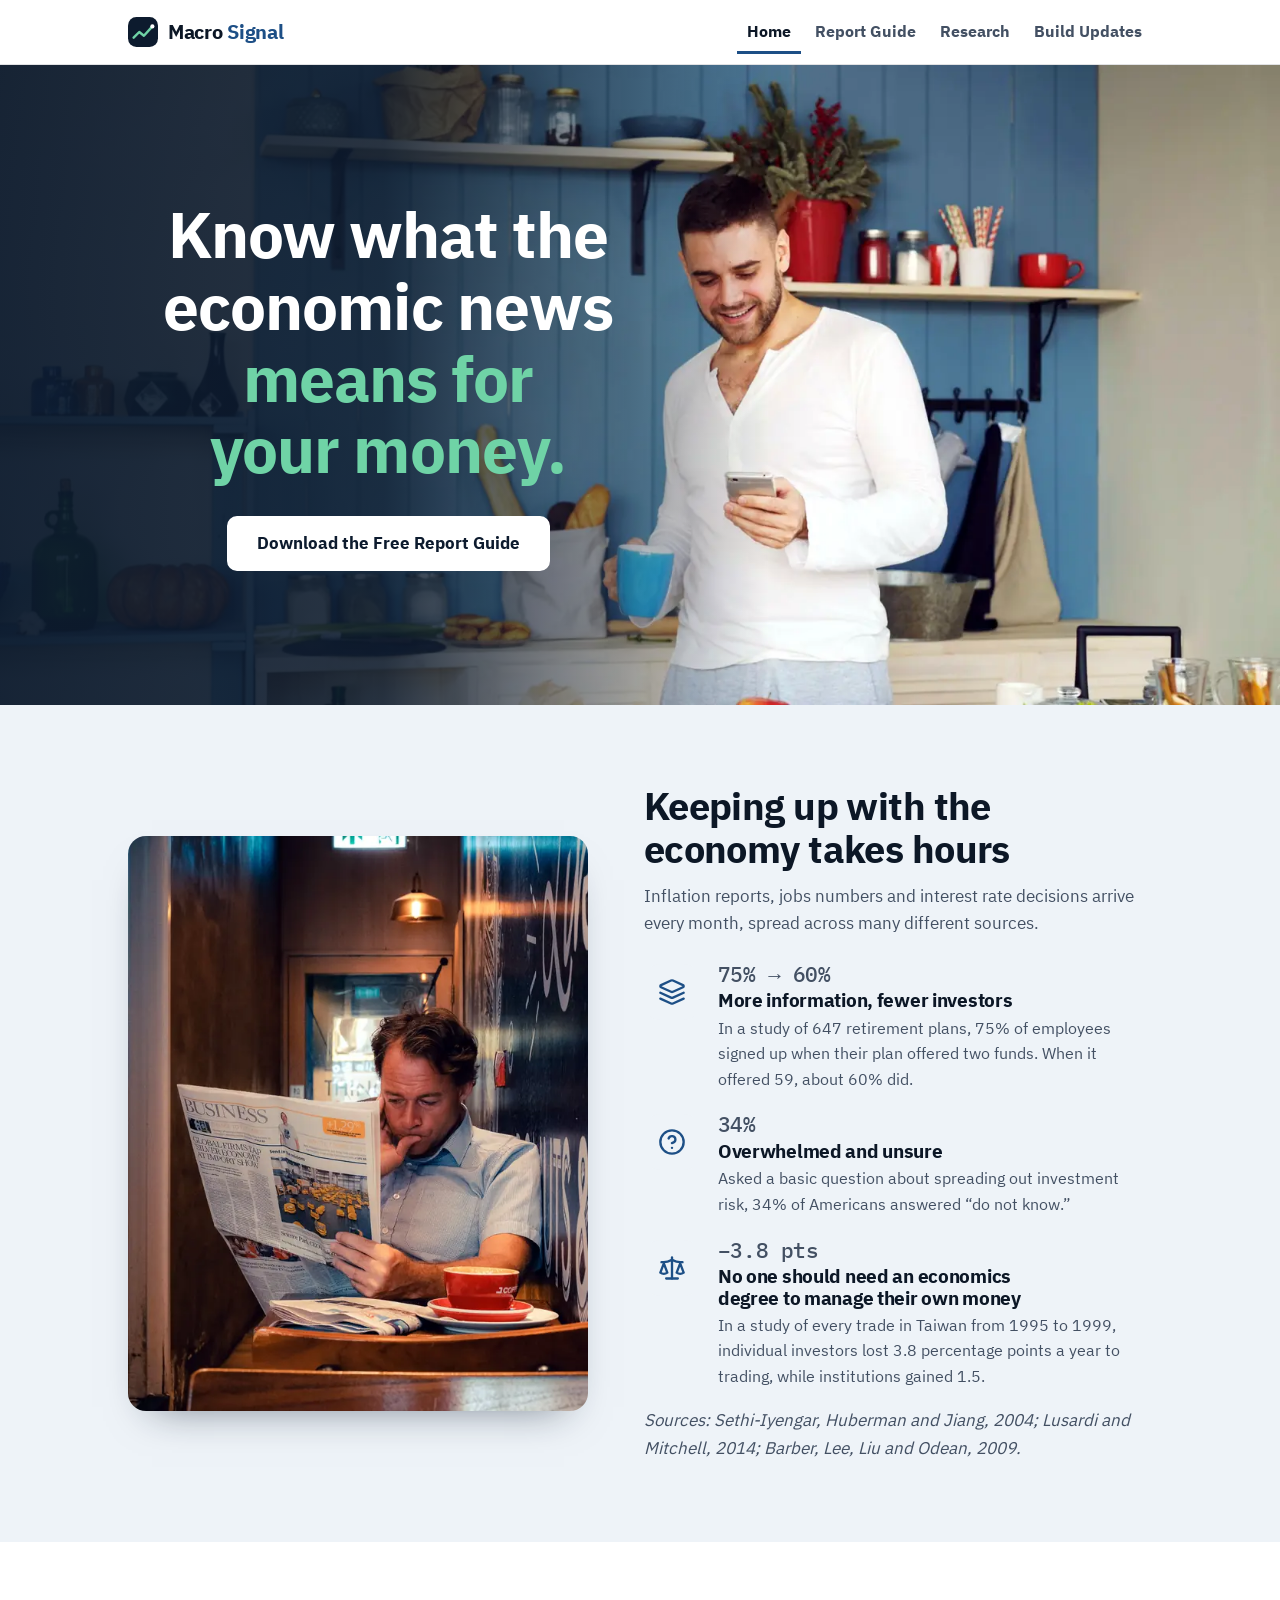
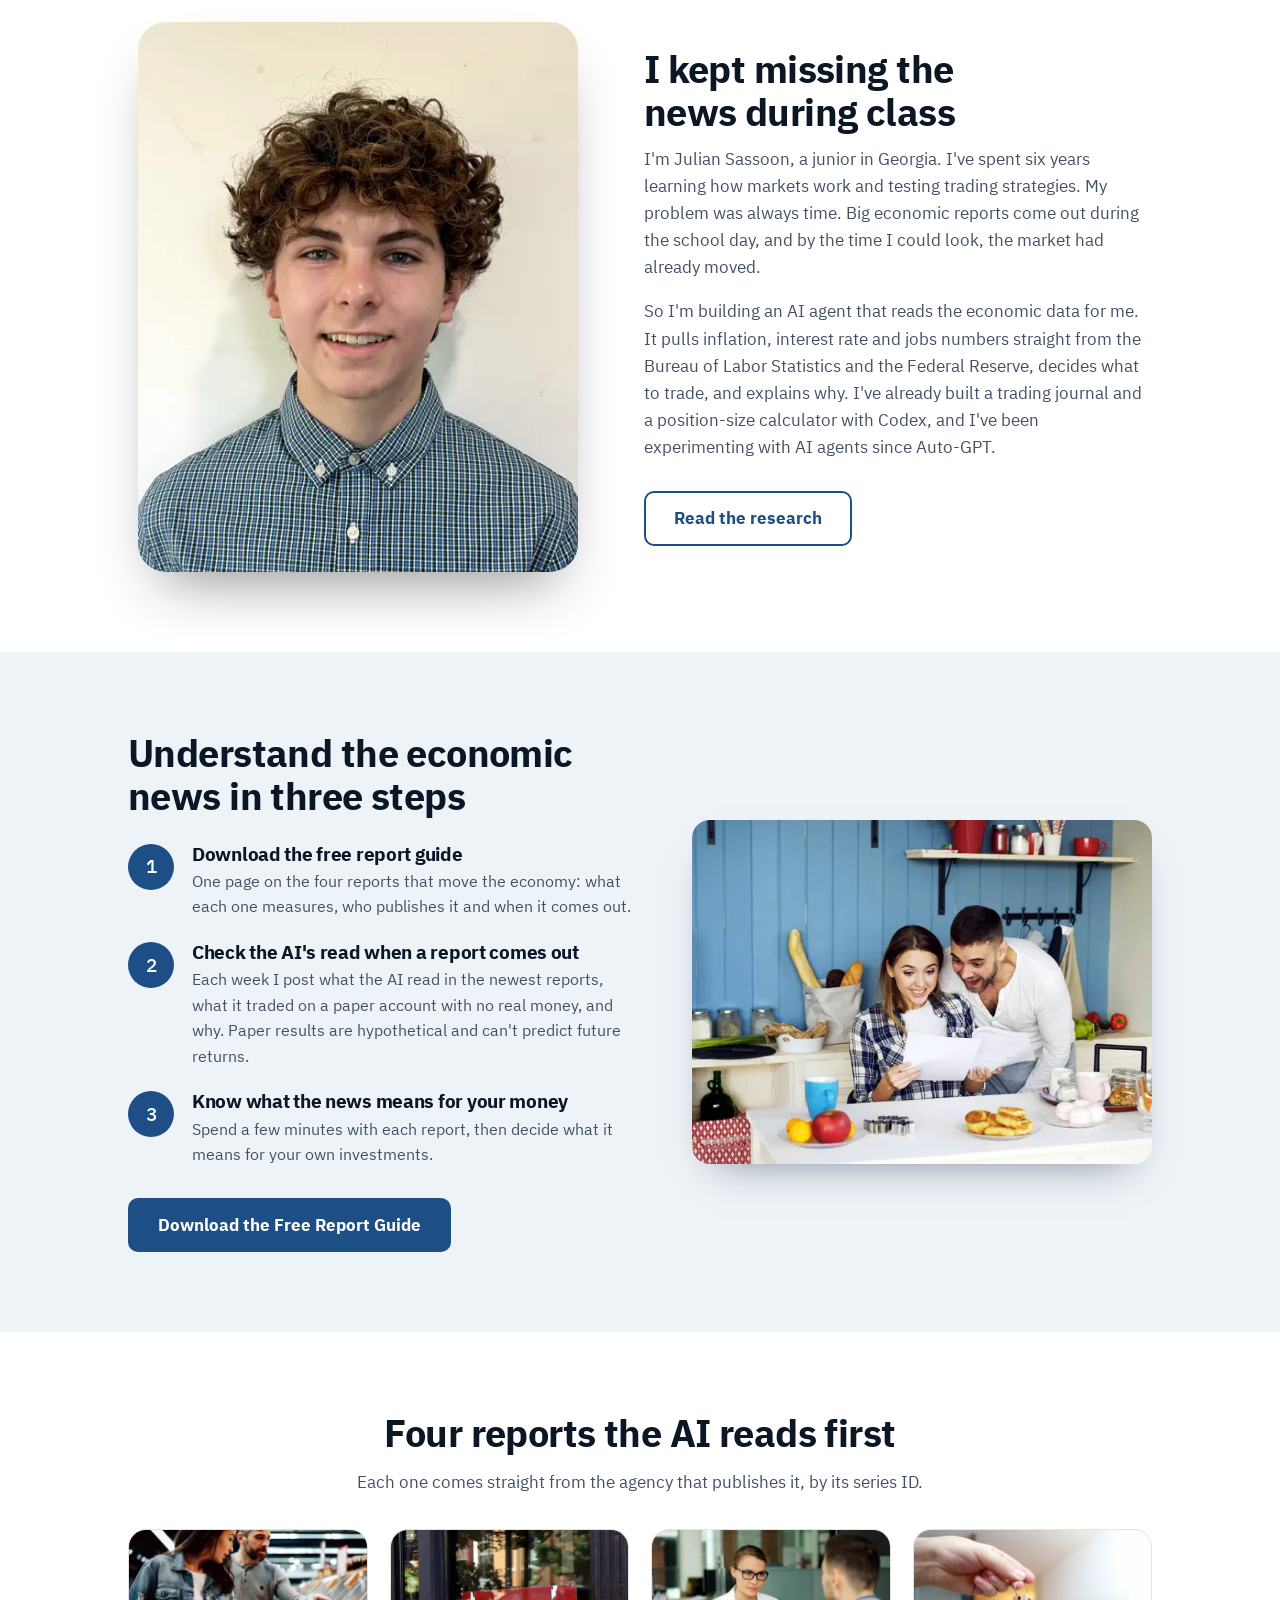
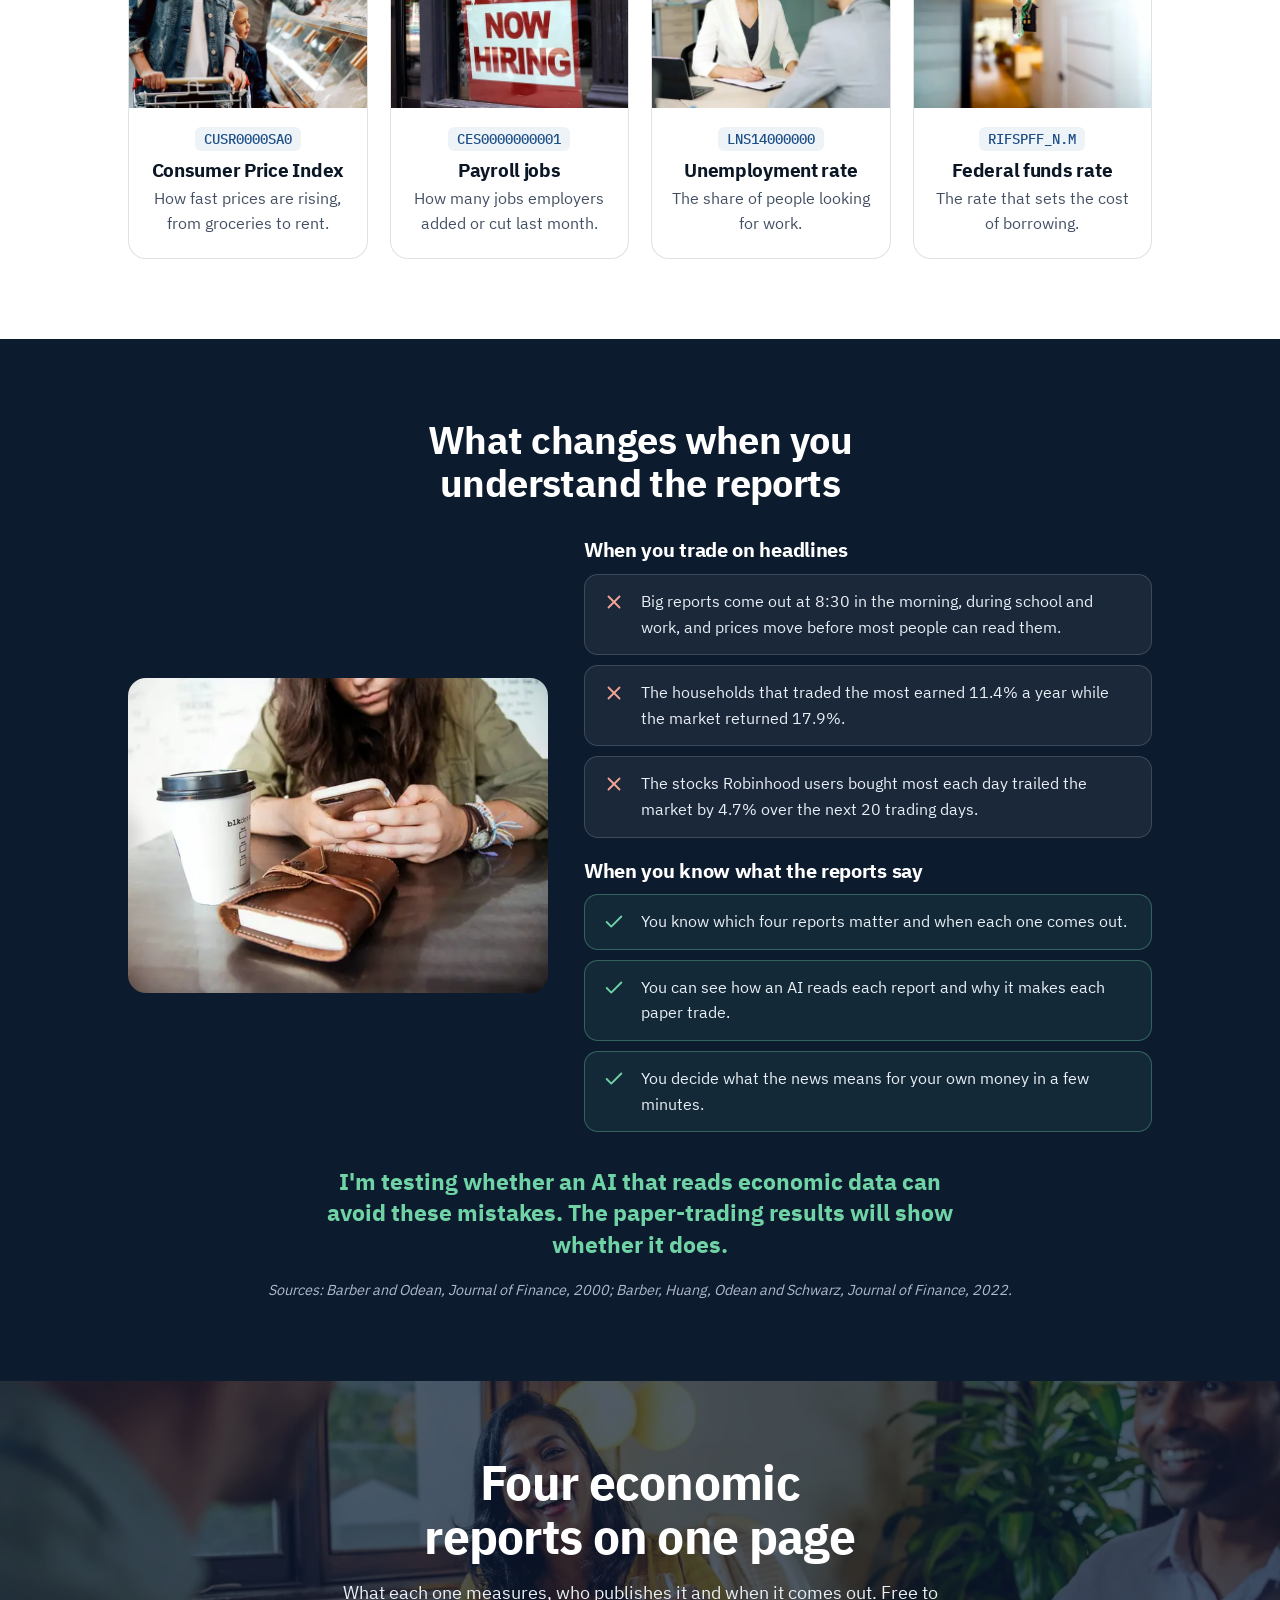
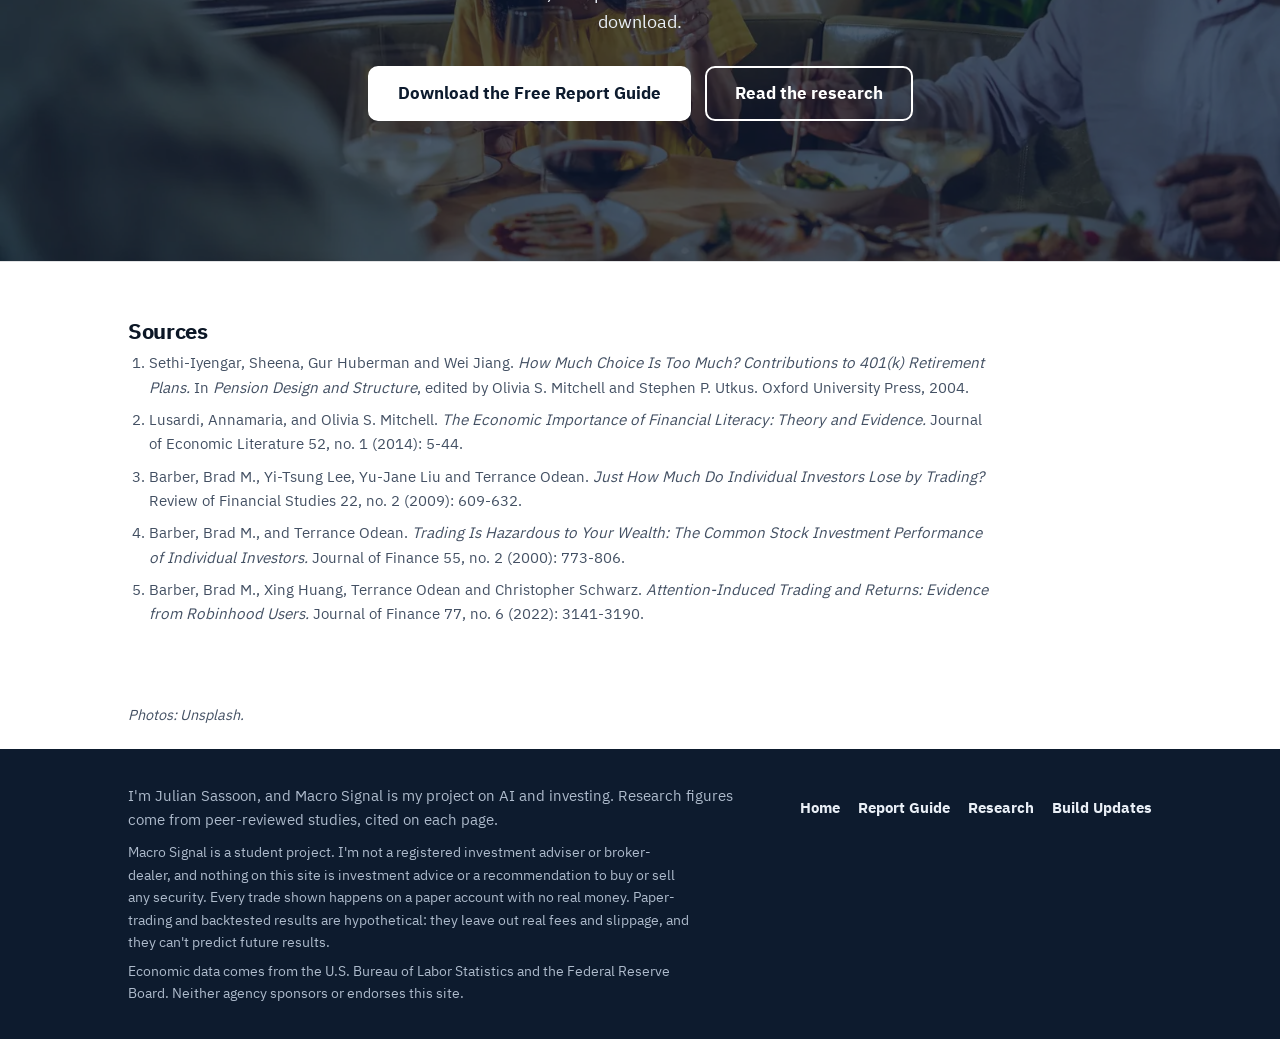
==== commit a7401b10: "New tagline: Know what the economic news means for your money. Hero, link preview card, site descrip" ====
--- a/index.html
+++ b/index.html
@@ -4,27 +4,27 @@
 <meta charset="UTF-8">
 <meta name="viewport" content="width=device-width, initial-scale=1.0">
 <title>An AI Agent That Reads the Economic News for Investors | Macro Signal</title>
-<meta name="description" content="I'm building an AI agent that reads inflation, interest rate and jobs data, makes paper trades and explains the reasoning behind each one.">
+<meta name="description" content="I'm building an AI that reads the four economic reports that move the market the day they come out and explains each one in plain English.">
 <meta name="robots" content="noindex,nofollow">
 <link rel="canonical" href="https://odyssey-jotun.github.io/macro-signal/">
 <meta name="author" content="Julian Sassoon">
 <meta name="theme-color" content="#0D1B2E">
 <meta property="og:site_name" content="Macro Signal">
 <meta property="og:title" content="An AI Agent That Reads the Economic News for Investors | Macro Signal">
-<meta property="og:description" content="I'm building an AI agent that reads inflation, interest rate and jobs data, makes paper trades and explains the reasoning behind each one.">
+<meta property="og:description" content="I'm building an AI that reads the four economic reports that move the market the day they come out and explains each one in plain English.">
 <meta property="og:type" content="website">
 <meta property="og:url" content="https://odyssey-jotun.github.io/macro-signal/">
 <meta property="og:image" content="https://odyssey-jotun.github.io/macro-signal/images/og.jpg">
 <meta property="og:image:width" content="1200">
 <meta property="og:image:height" content="630">
-<meta property="og:image:alt" content="The economy, read for you. An AI agent that reads the economic news.">
+<meta property="og:image:alt" content="Know what the economic news means for your money. An AI that explains the economic reports in plain English.">
 <meta name="twitter:card" content="summary_large_image">
 <link rel="icon" href="favicon.svg" type="image/svg+xml">
 <link rel="preload" as="image" type="image/webp" media="(min-width: 861px)" href="images/banner-1600.webp" imagesrcset="images/banner-1000.webp 1000w, images/banner-1600.webp 1600w, images/banner-2400.webp 2400w" imagesizes="100vw" fetchpriority="high">
 <link rel="preload" as="image" type="image/webp" media="(max-width: 860px)" href="images/banner-m-900.webp" imagesrcset="images/banner-m-600.webp 600w, images/banner-m-900.webp 900w" imagesizes="100vw" fetchpriority="high">
 <link rel="preload" href="fonts/plex-sans-700.woff2" as="font" type="font/woff2" crossorigin>
 <style>@font-face{font-family:'IBM Plex Sans';font-style:normal;font-weight:400;font-display:swap;src:url(fonts/plex-sans-400.woff2) format('woff2')}@font-face{font-family:'IBM Plex Sans';font-style:normal;font-weight:700;font-display:swap;src:url(fonts/plex-sans-700.woff2) format('woff2')}@font-face{font-family:'IBM Plex Mono';font-style:normal;font-weight:500;font-display:swap;src:url(fonts/plex-mono-500.woff2) format('woff2')}:root{--bg:#FFFFFF;--bg-alt:#EEF3F8;--card:#FFFFFF;--ink:#0C1726;--ink-soft:#435063;--primary:#1D4F86;--primary-dk:#0D1B2E;--blue:#1F7A5C;--mint:#6FD3A6;--red:#B0392B;--on-dark:#E9EFF6;--on-dark-soft:#AEBBCC;--line:rgba(12,23,38,0.12);--radius:18px;--radius-lg:28px;--wrap:1080px;--flow-tight:0.32em;--flow-block:44px;--flow-section:80px}*{box-sizing:border-box}html{scroll-behavior:smooth;scroll-padding-top:84px}@media (prefers-reduced-motion:reduce){html{scroll-behavior:auto}*{animation-duration:0.001ms !important;transition-duration:0.001ms !important}}body{margin:0;background:var(--bg);color:var(--ink);font-family:'IBM Plex Sans',ui-sans-serif,system-ui,-apple-system,'Segoe UI',sans-serif;font-size:18px;line-height:1.6;-webkit-font-smoothing:antialiased}h1,h2,h3{font-weight:700;line-height:1.12;margin:0 0 var(--flow-tight);color:var(--ink);letter-spacing:-0.015em;text-wrap:balance}p{margin:0 0 1em}p:last-child{margin-bottom:0}a{color:inherit}img{max-width:100%;height:auto}.wrap{max-width:var(--wrap);margin:0 auto;padding:0 28px}.skip{position:absolute;left:-9999px;top:10px;background:var(--card);color:var(--ink);padding:12px 18px;border-radius:10px;z-index:100;text-decoration:none;font-weight:700;border:2px solid var(--primary)}.skip:focus{left:16px}a:focus-visible{outline:3px solid var(--blue);outline-offset:3px;border-radius:4px}nav.site{position:sticky;top:0;z-index:20;background:rgba(255,255,255,0.95);backdrop-filter:blur(8px);border-bottom:1px solid var(--line)}nav.site .wrap{display:flex;align-items:center;justify-content:space-between;gap:4px 20px;padding-top:10px;padding-bottom:10px;flex-wrap:wrap}.wordmark{display:inline-flex;align-items:center;gap:10px;font-weight:700;font-size:1.24rem;letter-spacing:-0.015em;color:var(--ink);text-decoration:none;white-space:nowrap;min-height:44px}.wordmark .mark{width:30px;height:30px;flex:none}.wordmark .last{color:var(--primary)}nav.site ul{list-style:none;display:flex;align-items:center;gap:4px;margin:0;padding:0;font-size:0.98rem;font-weight:600}nav.site ul a{text-decoration:none;color:var(--ink-soft);display:inline-flex;align-items:center;min-height:44px;padding:0 10px;white-space:nowrap;transition:color 0.15s ease}nav.site ul a:hover{color:var(--blue)}nav.site ul a[aria-current="page"]{color:var(--ink);box-shadow:inset 0 -3px 0 var(--primary)}.btn{display:inline-flex;align-items:center;justify-content:center;text-align:center;min-height:52px;padding:12px 28px;background:var(--primary);color:#FFFFFF;text-decoration:none;font-weight:700;font-size:1.04rem;border-radius:10px;border:2px solid var(--primary);transition:background 0.18s ease,color 0.18s ease,border-color 0.18s ease}.btn:hover{background:var(--blue);border-color:var(--blue)}.btn.light{background:#FFFFFF;border-color:#FFFFFF;color:var(--primary-dk)}.btn.light:hover{background:var(--mint);border-color:var(--mint)}.btn-row{display:flex;gap:14px;flex-wrap:wrap;align-items:center;justify-content:center;margin-top:30px}section{padding:var(--flow-section) 0}.band{background:var(--bg-alt)}.section-head{max-width:720px;margin-bottom:34px}.section-head.center{text-align:center;margin-left:auto;margin-right:auto}h2{font-size:clamp(1.75rem,3.2vw,2.4rem)}.section-head p{color:var(--ink-soft);font-size:1.08rem}@keyframes rise{from{opacity:0;transform:translateY(18px)}to{opacity:1;transform:none}}.portrait{margin:0;aspect-ratio:4/5;border-radius:var(--radius-lg);overflow:hidden;width:100%;max-width:440px;justify-self:center;box-shadow:0 30px 60px -24px rgba(0,0,0,0.45)}.portrait img{display:block;width:100%;height:100%;object-fit:cover}.page-hero{padding:60px 0 64px}.page-hero h1{font-size:clamp(2.1rem,4.4vw,3.1rem)}.page-hero .lede{font-size:1.14rem;color:var(--ink-soft);margin-top:8px;max-width:34em}.page-hero .btn-row{justify-content:flex-start}.split{display:grid;grid-template-columns:1.05fr 0.95fr;gap:56px;align-items:center}.split.flip{grid-template-columns:0.95fr 1.05fr}.split p{color:var(--ink-soft);font-size:1.06rem}.photo{margin:0;border-radius:var(--radius);overflow:hidden;aspect-ratio:4/3;background:var(--bg-alt);box-shadow:0 20px 40px -24px rgba(13,27,46,0.55)}.photo img{display:block;width:100%;height:100%;object-fit:cover}.icon{width:56px;height:56px;border-radius:16px;background:var(--bg-alt);color:var(--primary);display:flex;align-items:center;justify-content:center;margin:0 auto 16px}.icon svg{width:28px;height:28px}.punch{font-weight:700;font-size:clamp(1.2rem,2.2vw,1.45rem);line-height:1.35;text-align:center;color:var(--primary);max-width:720px;margin:var(--flow-block) auto 0}.after{background:var(--primary-dk);color:var(--on-dark)}.after h2,.after h3{color:#FFFFFF}.after .section-head p{color:var(--on-dark-soft)}.after .cite-line{color:var(--on-dark-soft);text-align:center}.closing{text-align:center}.closing .wrap{max-width:680px}.closing p{color:var(--ink-soft);font-size:1.08rem}.cite-line{font-size:0.9rem;color:var(--ink-soft);font-style:italic;margin-top:18px}.refs{padding:56px 0;border-top:1px solid var(--line)}.refs h2{font-size:1.4rem}.refs ol{max-width:860px;margin:0;padding-left:1.3rem;display:grid;gap:8px;font-size:0.95rem;color:var(--ink-soft)}footer{background:var(--primary-dk);color:var(--on-dark-soft);padding:34px 0;font-size:0.95rem}footer .wrap{display:flex;justify-content:space-between;align-items:center;flex-wrap:wrap;gap:10px 24px}footer p{margin:0;max-width:40em}footer ul{list-style:none;display:flex;flex-wrap:wrap;gap:0 18px;margin:0;padding:0;font-weight:600}footer ul a{display:inline-flex;align-items:center;min-height:44px;color:var(--on-dark);text-decoration:none}footer ul a:hover{color:var(--mint)}@media (max-width:860px){.split,.split.flip{grid-template-columns:1fr;gap:30px}.split>.portrait,.split>.photo{order:-1}.page-hero .portrait{max-width:340px}}@media (max-width:620px){:root{--flow-section:56px;--flow-block:34px}body{font-size:17px}.wrap{padding:0 20px}.page-hero{padding:28px 0 44px}.btn-row .btn{width:100%}.wordmark{font-size:1.14rem}nav.site ul li:first-child{display:none}nav.site ul{margin-left:-8px;font-size:0.94rem}nav.site ul a{padding:0 8px}}.note{max-width:680px;margin:0 auto;text-align:center;background:var(--card);border:1px dashed rgba(29,79,134,0.45);border-radius:var(--radius);padding:28px 26px}.note p{color:var(--ink-soft)}footer .disclaimer{flex-basis:100%;font-size:0.88rem;color:var(--on-dark-soft)}.banner{position:relative;background:var(--primary-dk);color:var(--on-dark);overflow:hidden;min-height:min(640px,76vh);display:flex;align-items:center}.banner picture,.banner img{position:absolute;inset:0;width:100%;height:100%}.banner img{object-fit:cover;object-position:62% 35%}.banner::before{content:"";position:absolute;inset:0;z-index:1;background:linear-gradient(90deg,rgba(13,27,46,0.95) 0%,rgba(13,27,46,0.88) 30%,rgba(13,27,46,0.4) 48%,rgba(13,27,46,0) 60%)}.banner .wrap{position:relative;z-index:2;width:100%;padding-top:56px;padding-bottom:56px}.banner-text{max-width:520px;text-align:center}.banner h1{color:#FFFFFF;font-size:clamp(2.6rem,5vw,4.2rem)}.banner h1 span{display:block;color:var(--mint)}@media (prefers-reduced-motion:no-preference){.banner-text{animation:rise 0.7s cubic-bezier(.2,.7,.2,1) 0.1s both}}@media (max-width:860px){.banner{display:block;min-height:0}.banner picture,.banner img{position:static;display:block;height:auto;aspect-ratio:4/3}.banner::before{display:none}.banner .wrap{padding-top:30px;padding-bottom:44px}.banner-text{max-width:none}}.punch.test{color:var(--mint);max-width:640px;margin-top:34px}.note .small{font-size:0.9rem;margin-top:12px}footer .disclaimer + .disclaimer{margin-top:-4px}.reports{display:grid;grid-template-columns:1fr 1fr;gap:22px}.report{background:var(--card);border:1px solid var(--line);border-radius:var(--radius);overflow:hidden;scroll-margin-top:90px}.report-body{padding:26px 28px 26px}.report .card-photo{aspect-ratio:16/9}.report .icon{margin-top:-54px;position:relative;border:4px solid var(--card);width:64px;height:64px}.report h3{font-size:1.3rem;text-align:center}.report .series-id{text-align:center;margin:4px 0 14px}.report .series-id code{font-family:'IBM Plex Mono',ui-monospace,monospace;font-weight:500;font-size:0.9rem;color:var(--primary);background:var(--bg-alt);border-radius:6px;padding:3px 9px}.report>p{color:var(--ink-soft);font-size:1rem}.report dl{margin:16px 0 0;padding-top:14px;border-top:1px solid var(--line);display:grid;grid-template-columns:auto 1fr;gap:8px 14px;font-size:0.96rem}.report dt{font-weight:700;color:var(--ink)}.report dd{margin:0;color:var(--ink-soft)}.print-note{text-align:center;font-size:0.9rem;color:var(--ink-soft);font-style:italic;margin:26px auto 0;max-width:760px}@media (max-width:620px){.reports{grid-template-columns:1fr}.report dl{grid-template-columns:1fr;gap:2px}.report dd{margin-bottom:8px}}@media print{@page{size:letter;margin:0.45in 0.55in}body{font-size:10.5pt}nav.site,footer,.skip,.page-hero .photo,.btn-row,.closing-banner,.card-photo,.refs{display:none !important}.page-hero{padding:0 0 18pt}.page-hero .wrap,.page-hero .split{display:block;padding:0}.page-hero h1{font-size:23pt}.page-hero .lede{font-size:11pt;margin:4pt 0 0;max-width:none}section{padding:0}.band{background:none}.wrap{padding:0;max-width:none}.reports{gap:16pt}.report{break-inside:avoid;border-color:#BFCBD9;border-radius:12px}.report-body{padding:15pt 15pt}.report .icon{width:32px;height:32px;border-radius:9px;margin:0 auto 5pt;border:0}.report .icon svg{width:17px;height:17px}.report h3{font-size:13.5pt}.report .series-id{margin:2pt 0 7pt}.report .series-id code{font-size:8.5pt}.report>p{font-size:10.4pt;line-height:1.45}.report dl{font-size:9.4pt;line-height:1.4;margin-top:8pt;padding-top:8pt;gap:4pt 10pt}.report dl{grid-template-columns:74pt 1fr}.print-note{font-size:9pt;margin-top:18pt}}.lead{font-size:1.12rem;color:var(--ink-soft)}.btn-row.start{justify-content:flex-start}.btn.ghost{background:transparent;color:var(--primary)}.btn.ghost:hover{background:var(--primary);color:#FFFFFF;border-color:var(--primary)}.btn.ghost-light{background:transparent;color:#FFFFFF;border-color:#FFFFFF}.btn.ghost-light:hover{background:#FFFFFF;color:var(--primary-dk)}.cite-line.center{text-align:center}.n{font-family:'IBM Plex Mono',ui-monospace,monospace;font-weight:500;letter-spacing:-0.02em;color:var(--primary)}.points,.statlist,.steps-list{list-style:none;margin:26px 0 0;padding:0;display:grid;gap:22px}.points li{display:grid;grid-template-columns:56px 1fr;gap:18px;align-items:start}.points .icon{margin:0}.points .n{font-size:1.3rem;line-height:1.1;margin:0 0 4px}.points h3,.statlist h3,.steps-list h3{font-size:1.18rem;margin-bottom:4px}.split .points p:not(.n),.split .statlist p:not(.n),.split .steps-list p{font-size:1rem;color:var(--ink-soft);margin:0}.statlist li{display:grid;grid-template-columns:150px 1fr;gap:18px;align-items:start;padding-bottom:20px;border-bottom:1px solid var(--line)}.statlist li:last-child{border-bottom:0;padding-bottom:0}.split .statlist .n{font-size:1.7rem;line-height:1.1;margin:0;color:var(--primary)}.steps-list{counter-reset:step}.steps-list li{display:grid;grid-template-columns:46px 1fr;gap:18px;align-items:start;counter-increment:step}.steps-list li:before{content:counter(step);display:flex;align-items:center;justify-content:center;width:46px;height:46px;border-radius:50%;background:var(--primary);color:#FFFFFF;font-family:'IBM Plex Mono',ui-monospace,monospace;font-weight:500;font-size:1.2rem}.pcards{display:grid;grid-template-columns:repeat(4,1fr);gap:22px}.pcard{background:var(--card);border:1px solid var(--line);border-radius:var(--radius);overflow:hidden;text-decoration:none;color:inherit;display:flex;flex-direction:column;transition:border-color 0.15s ease,transform 0.2s ease}a.pcard:hover{border-color:var(--blue);transform:translateY(-3px)}a.pcard:hover h3{color:var(--blue)}.card-photo{margin:0;aspect-ratio:4/3;overflow:hidden;background:var(--bg-alt)}.card-photo img{display:block;width:100%;height:100%;object-fit:cover}.pcard-body{padding:18px 18px 22px;text-align:center}.pcard-body h3{font-size:1.16rem}.pcard-body p{font-size:0.98rem;color:var(--ink-soft)}.pcard .tag{margin:0 0 8px}.pcard .tag code,.report .series-id code{font-family:'IBM Plex Mono',ui-monospace,monospace;font-weight:500;font-size:0.86rem;color:var(--primary);background:var(--bg-alt);border-radius:6px;padding:3px 9px}.stakes-split{display:grid;grid-template-columns:0.85fr 1.15fr;gap:36px;align-items:center}.stakes{display:grid;gap:22px}.stake h3{font-size:1.26rem;margin-bottom:12px}.outcomes{list-style:none;margin:0;padding:0;display:grid;gap:10px}.outcomes li{display:grid;grid-template-columns:24px 1fr;gap:14px;align-items:start;background:rgba(255,255,255,0.06);border:1px solid rgba(233,239,246,0.16);border-radius:14px;padding:14px 18px;color:var(--on-dark);font-size:1rem}.outcomes svg{width:22px;height:22px;margin-top:2px;color:#F2A597}.stake.good .outcomes svg{color:var(--mint)}.stake.good .outcomes li{background:rgba(111,211,166,0.08);border-color:rgba(111,211,166,0.34)}.after .photo{box-shadow:none}.chart{background:var(--card);border:1px solid var(--line);border-radius:var(--radius);padding:24px 26px;margin:22px 0}.chart h3{font-size:1.12rem;margin-bottom:14px}.bars{display:grid;gap:12px}.barline{display:grid;grid-template-columns:130px 1fr;gap:12px;align-items:center;font-size:0.94rem;font-weight:600;color:var(--ink-soft)}.track{height:38px;background:var(--bg-alt);border-radius:6px}.bar{display:flex;align-items:center;justify-content:flex-end;height:100%;padding-right:10px;border-radius:6px;color:#FFFFFF;font-family:'IBM Plex Mono',ui-monospace,monospace;font-weight:500;min-width:64px}.bar.hi{background:var(--red)}.bar.lo{background:var(--primary)}.chart .cite-line{margin-top:14px}.split p.after-chart{margin-top:0}.closing-banner{min-height:480px;aspect-ratio:8/3;align-items:flex-end}.closing-banner::before{background:rgba(13,27,46,0.72)}.closing-banner img{object-position:50% 0}.closing-banner .wrap{padding-bottom:60px}.closing-banner .banner-text{margin:0 auto;max-width:640px}.closing-banner h2{color:#FFFFFF;font-size:clamp(2rem,3.8vw,3rem)}.closing-banner p{color:var(--on-dark);font-size:1.12rem}.credits{padding:22px 0;border-top:0}.credits .cite-line{margin:0}.photo.tall{aspect-ratio:4/5;max-width:460px;width:100%;justify-self:center}@media (max-width:1000px){.pcards{grid-template-columns:repeat(2,1fr)}}@media (max-width:860px){.stakes-split{grid-template-columns:1fr}.statlist li{grid-template-columns:1fr;gap:6px}.closing-banner{aspect-ratio:auto;min-height:0}.closing-banner .wrap{padding-top:30px;padding-bottom:44px}.photo.tall{aspect-ratio:4/3;max-width:none}}@media (max-width:620px){.pcards{gap:12px}.pcard-body{padding:12px 10px 14px}.pcard-body h3{font-size:1rem}.pcard-body p{font-size:0.88rem;line-height:1.45}.pcard .tag code{font-size:0.7rem;padding:2px 6px}.barline{grid-template-columns:1fr;gap:4px}.chart{padding:20px 18px}.btn-row.start{justify-content:center}}</style>
-<script type="application/ld+json">{"@context":"https://schema.org","@graph":[{"@type":"WebSite","@id":"https://odyssey-jotun.github.io/macro-signal/#site","url":"https://odyssey-jotun.github.io/macro-signal/","name":"Macro Signal","description":"An AI agent that reads inflation, interest rate and jobs data and explains every paper trade it makes.","author":{"@id":"https://odyssey-jotun.github.io/macro-signal/#julian"},"inLanguage":"en-US"},{"@type":"Person","@id":"https://odyssey-jotun.github.io/macro-signal/#julian","name":"Julian Sassoon","description":"High school junior in Georgia building Macro Signal, an AI agent that reads U.S. economic data and paper trades on it."},{"@type":"WebPage","@id":"https://odyssey-jotun.github.io/macro-signal/#page","url":"https://odyssey-jotun.github.io/macro-signal/","name":"An AI Agent That Reads the Economic News for Investors | Macro Signal","description":"I'm building an AI agent that reads inflation, interest rate and jobs data, makes paper trades and explains the reasoning behind each one.","isPartOf":{"@id":"https://odyssey-jotun.github.io/macro-signal/#site"},"author":{"@id":"https://odyssey-jotun.github.io/macro-signal/#julian"},"inLanguage":"en-US","datePublished":"2026-11-01","dateModified":"2026-11-01","image":"https://odyssey-jotun.github.io/macro-signal/images/og.jpg","about":"AI analysis of economic data for everyday investors"}]}</script>
+<script type="application/ld+json">{"@context":"https://schema.org","@graph":[{"@type":"WebSite","@id":"https://odyssey-jotun.github.io/macro-signal/#site","url":"https://odyssey-jotun.github.io/macro-signal/","name":"Macro Signal","description":"Know what the economic news means for your money. An AI that reads the four economic reports that move the market and explains each one in plain English.","author":{"@id":"https://odyssey-jotun.github.io/macro-signal/#julian"},"inLanguage":"en-US"},{"@type":"Person","@id":"https://odyssey-jotun.github.io/macro-signal/#julian","name":"Julian Sassoon","description":"High school junior in Georgia building Macro Signal, an AI agent that reads U.S. economic data and paper trades on it."},{"@type":"WebPage","@id":"https://odyssey-jotun.github.io/macro-signal/#page","url":"https://odyssey-jotun.github.io/macro-signal/","name":"An AI Agent That Reads the Economic News for Investors | Macro Signal","description":"I'm building an AI that reads the four economic reports that move the market the day they come out and explains each one in plain English.","isPartOf":{"@id":"https://odyssey-jotun.github.io/macro-signal/#site"},"author":{"@id":"https://odyssey-jotun.github.io/macro-signal/#julian"},"inLanguage":"en-US","datePublished":"2026-11-01","dateModified":"2026-11-01","image":"https://odyssey-jotun.github.io/macro-signal/images/og.jpg","about":"AI analysis of economic data for everyday investors"}]}</script>
 </head>
 <body>
 
@@ -50,7 +50,7 @@
   </picture>
   <div class="wrap">
     <div class="banner-text">
-      <h1>The economy, <span>read for you.</span></h1>
+      <h1>Know what the economic news <span>means for your money.</span></h1>
       <div class="btn-row">
         <a href="guide.html" class="btn light">Download the Free Report Guide</a>
       </div>
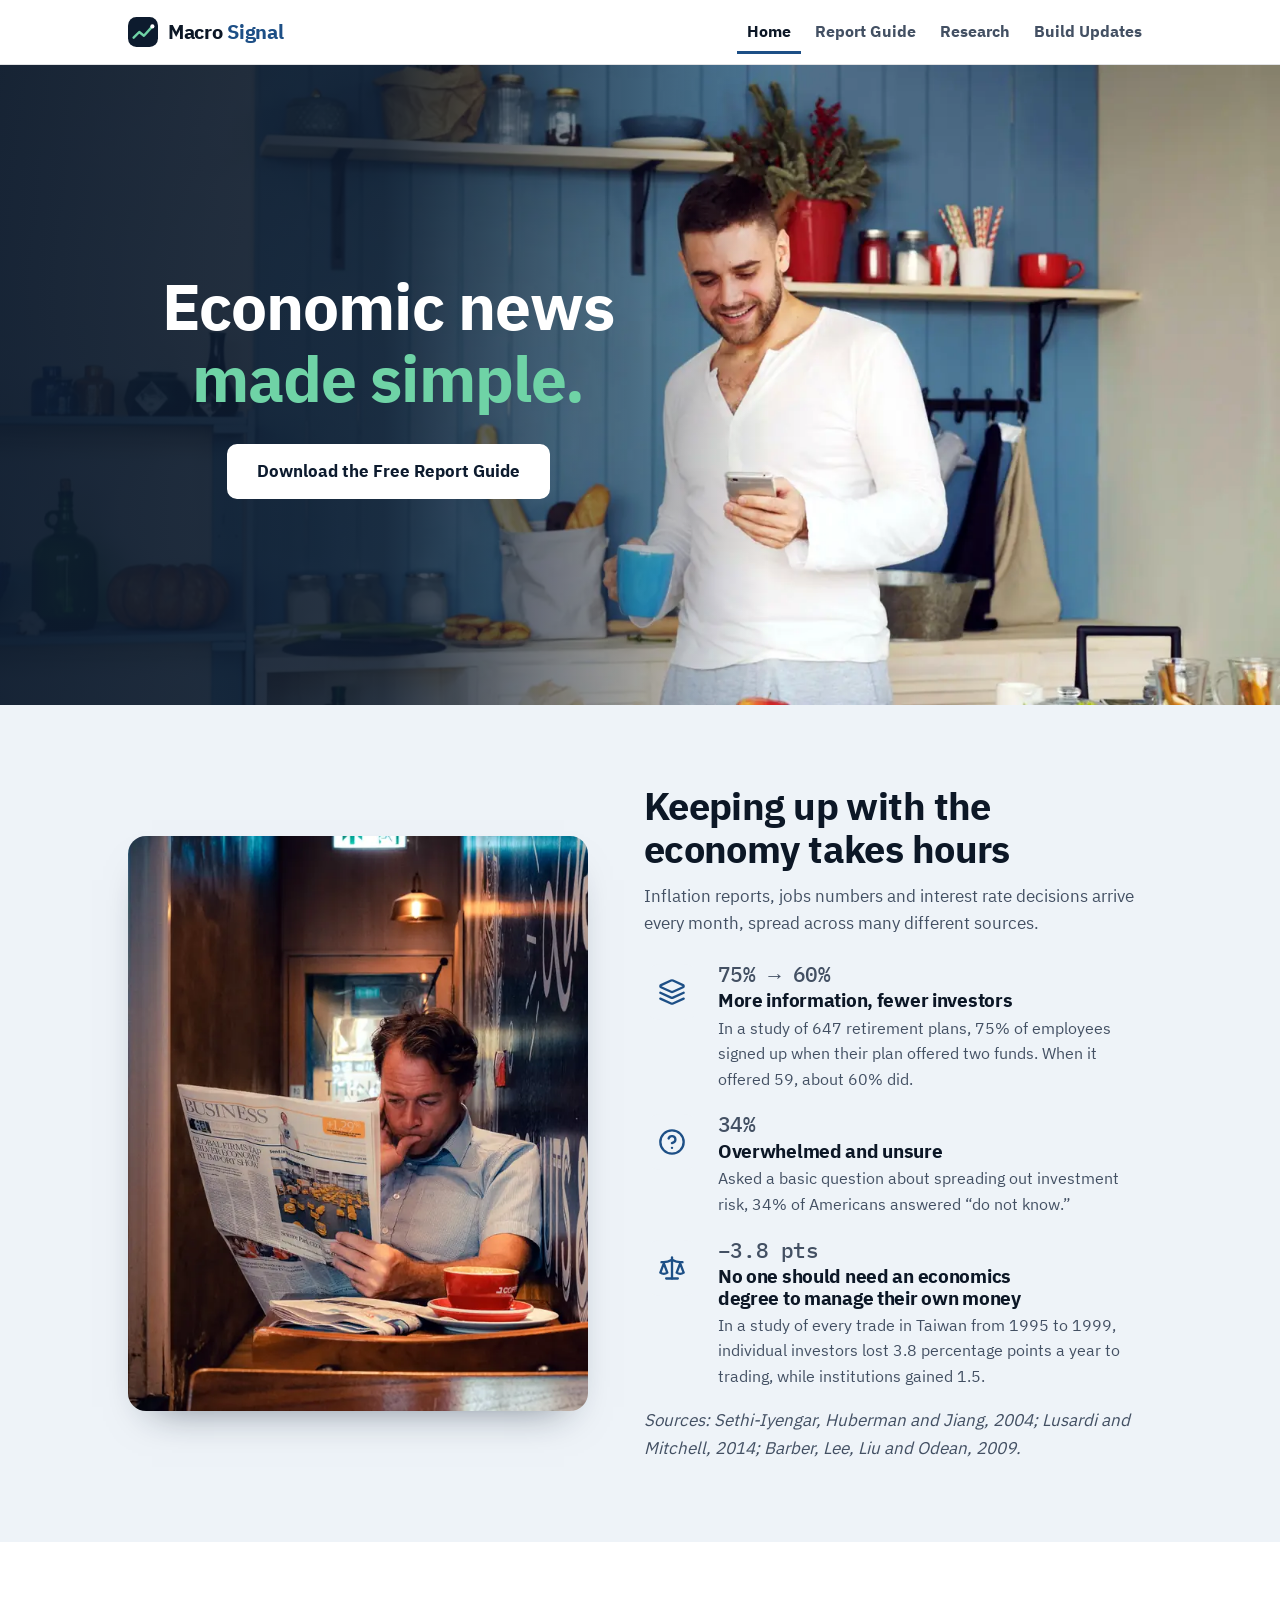
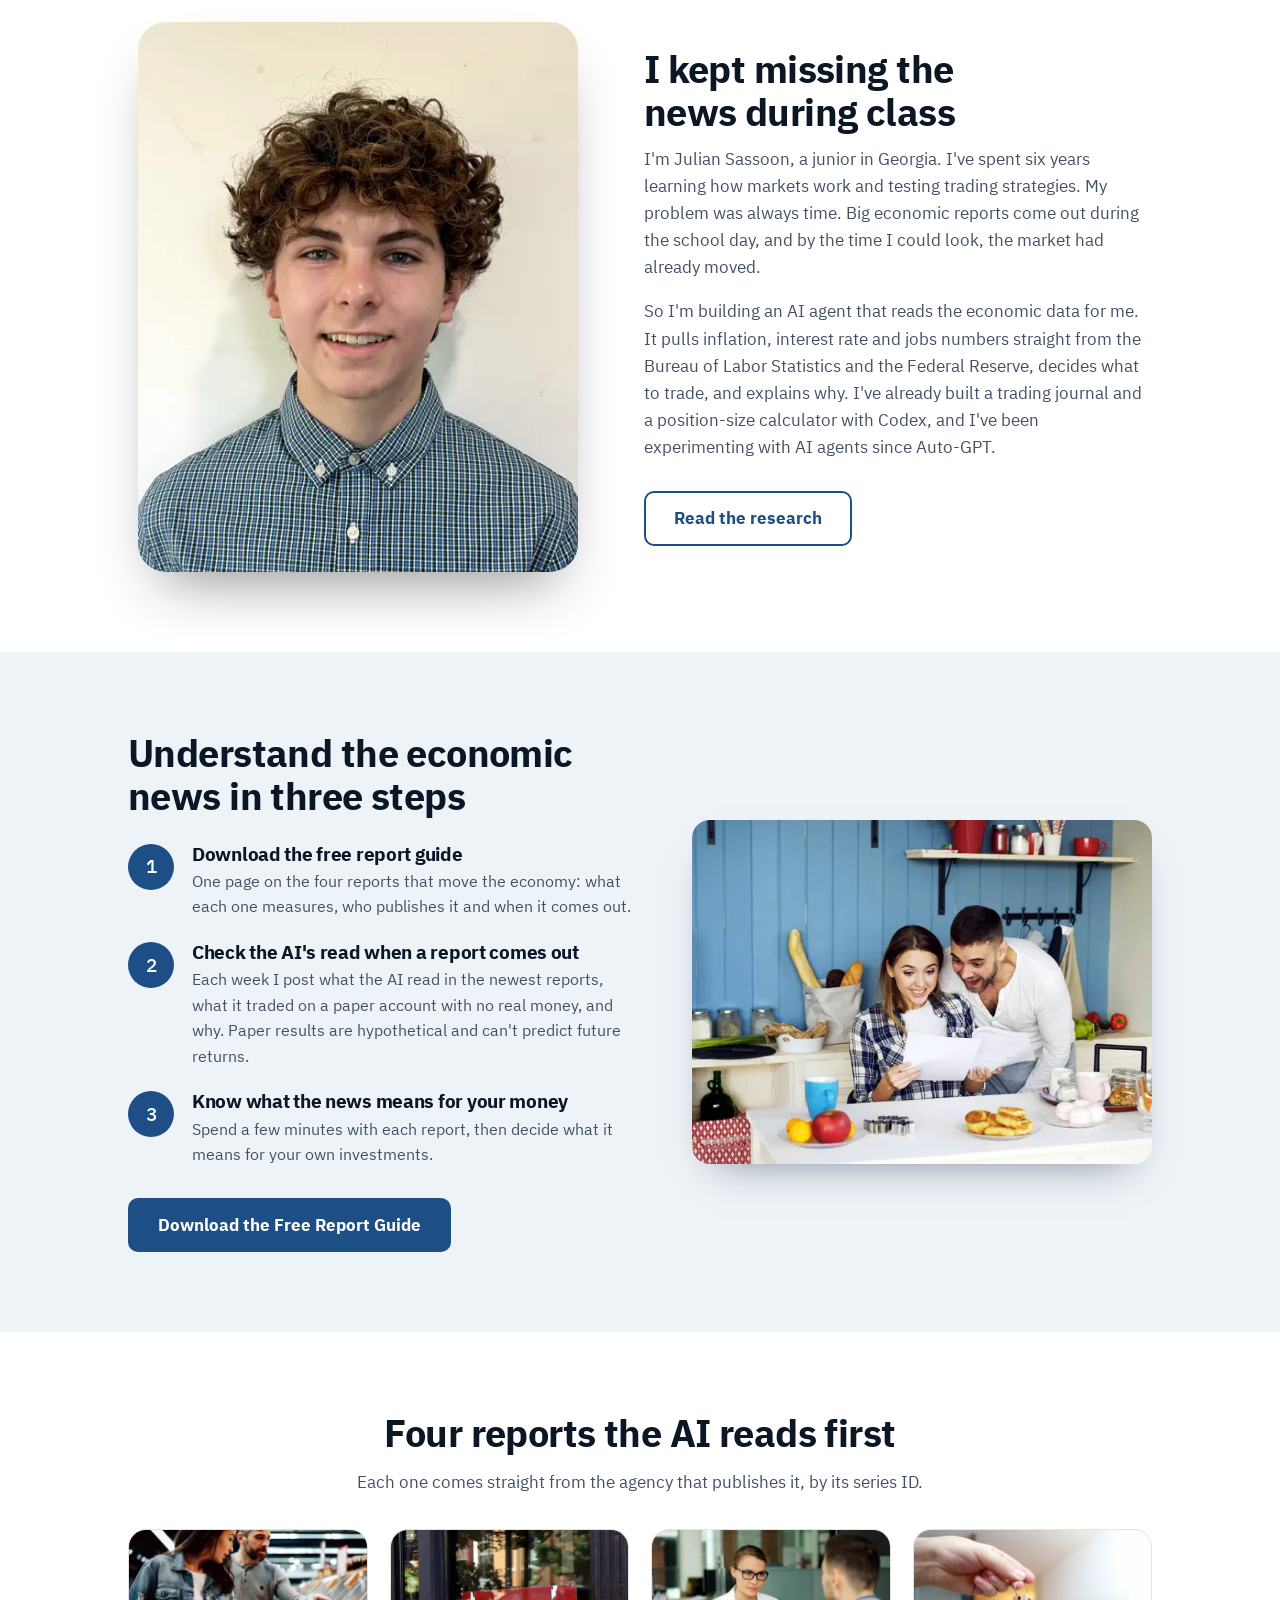
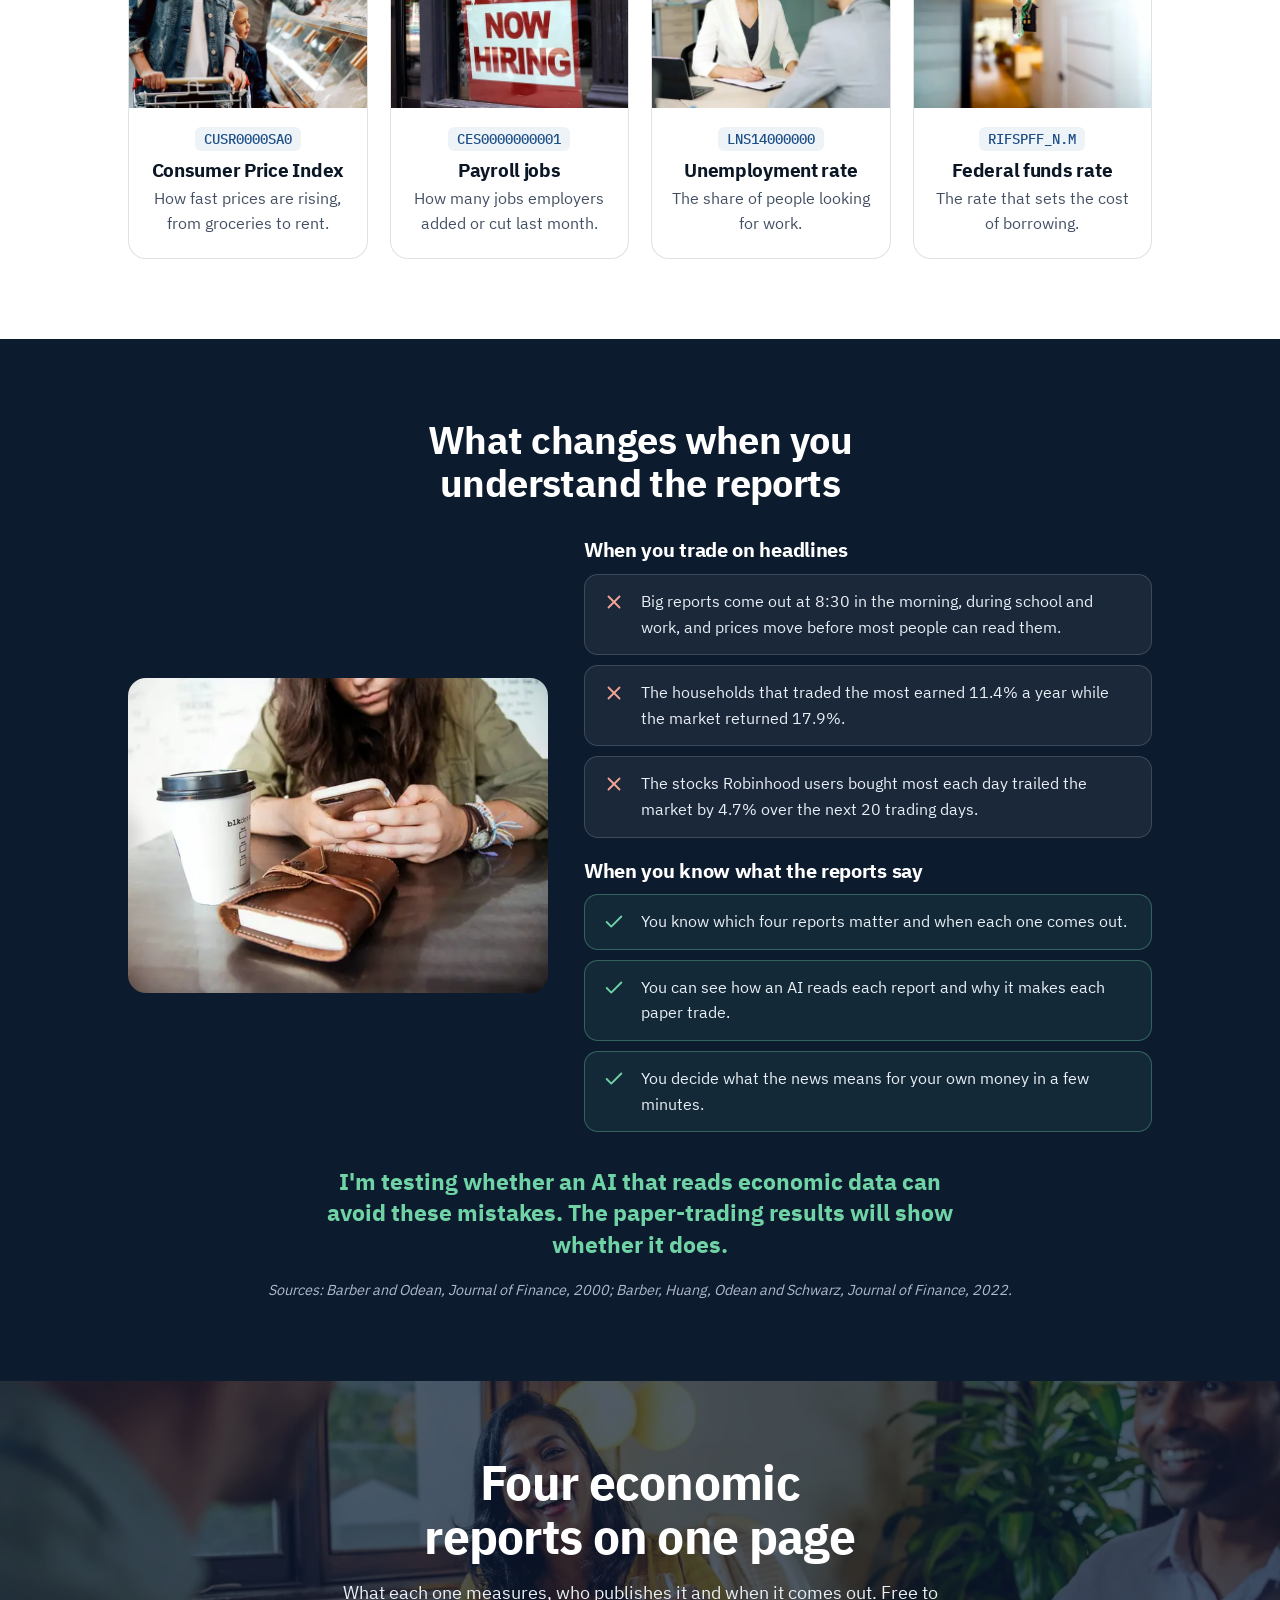
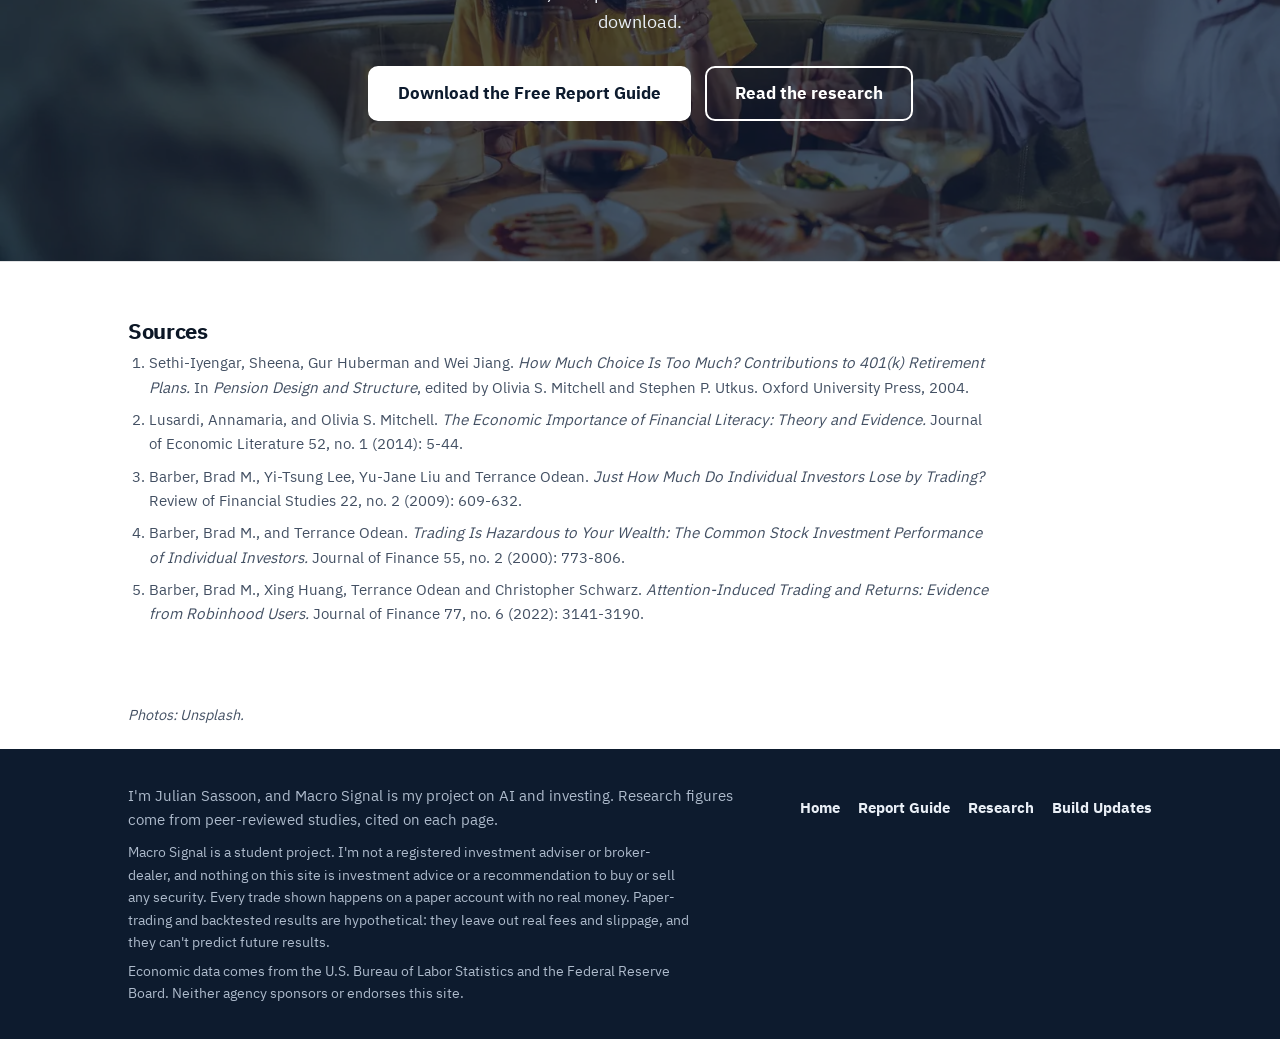
==== commit 0f2ff189: "Tagline: Economic news made simple. Hero, link preview card, descriptions and messaging assets Co-Au" ====
--- a/index.html
+++ b/index.html
@@ -17,14 +17,14 @@
 <meta property="og:image" content="https://odyssey-jotun.github.io/macro-signal/images/og.jpg">
 <meta property="og:image:width" content="1200">
 <meta property="og:image:height" content="630">
-<meta property="og:image:alt" content="Know what the economic news means for your money. An AI that explains the economic reports in plain English.">
+<meta property="og:image:alt" content="Economic news made simple. An AI that explains the economic reports in plain English.">
 <meta name="twitter:card" content="summary_large_image">
 <link rel="icon" href="favicon.svg" type="image/svg+xml">
 <link rel="preload" as="image" type="image/webp" media="(min-width: 861px)" href="images/banner-1600.webp" imagesrcset="images/banner-1000.webp 1000w, images/banner-1600.webp 1600w, images/banner-2400.webp 2400w" imagesizes="100vw" fetchpriority="high">
 <link rel="preload" as="image" type="image/webp" media="(max-width: 860px)" href="images/banner-m-900.webp" imagesrcset="images/banner-m-600.webp 600w, images/banner-m-900.webp 900w" imagesizes="100vw" fetchpriority="high">
 <link rel="preload" href="fonts/plex-sans-700.woff2" as="font" type="font/woff2" crossorigin>
 <style>@font-face{font-family:'IBM Plex Sans';font-style:normal;font-weight:400;font-display:swap;src:url(fonts/plex-sans-400.woff2) format('woff2')}@font-face{font-family:'IBM Plex Sans';font-style:normal;font-weight:700;font-display:swap;src:url(fonts/plex-sans-700.woff2) format('woff2')}@font-face{font-family:'IBM Plex Mono';font-style:normal;font-weight:500;font-display:swap;src:url(fonts/plex-mono-500.woff2) format('woff2')}:root{--bg:#FFFFFF;--bg-alt:#EEF3F8;--card:#FFFFFF;--ink:#0C1726;--ink-soft:#435063;--primary:#1D4F86;--primary-dk:#0D1B2E;--blue:#1F7A5C;--mint:#6FD3A6;--red:#B0392B;--on-dark:#E9EFF6;--on-dark-soft:#AEBBCC;--line:rgba(12,23,38,0.12);--radius:18px;--radius-lg:28px;--wrap:1080px;--flow-tight:0.32em;--flow-block:44px;--flow-section:80px}*{box-sizing:border-box}html{scroll-behavior:smooth;scroll-padding-top:84px}@media (prefers-reduced-motion:reduce){html{scroll-behavior:auto}*{animation-duration:0.001ms !important;transition-duration:0.001ms !important}}body{margin:0;background:var(--bg);color:var(--ink);font-family:'IBM Plex Sans',ui-sans-serif,system-ui,-apple-system,'Segoe UI',sans-serif;font-size:18px;line-height:1.6;-webkit-font-smoothing:antialiased}h1,h2,h3{font-weight:700;line-height:1.12;margin:0 0 var(--flow-tight);color:var(--ink);letter-spacing:-0.015em;text-wrap:balance}p{margin:0 0 1em}p:last-child{margin-bottom:0}a{color:inherit}img{max-width:100%;height:auto}.wrap{max-width:var(--wrap);margin:0 auto;padding:0 28px}.skip{position:absolute;left:-9999px;top:10px;background:var(--card);color:var(--ink);padding:12px 18px;border-radius:10px;z-index:100;text-decoration:none;font-weight:700;border:2px solid var(--primary)}.skip:focus{left:16px}a:focus-visible{outline:3px solid var(--blue);outline-offset:3px;border-radius:4px}nav.site{position:sticky;top:0;z-index:20;background:rgba(255,255,255,0.95);backdrop-filter:blur(8px);border-bottom:1px solid var(--line)}nav.site .wrap{display:flex;align-items:center;justify-content:space-between;gap:4px 20px;padding-top:10px;padding-bottom:10px;flex-wrap:wrap}.wordmark{display:inline-flex;align-items:center;gap:10px;font-weight:700;font-size:1.24rem;letter-spacing:-0.015em;color:var(--ink);text-decoration:none;white-space:nowrap;min-height:44px}.wordmark .mark{width:30px;height:30px;flex:none}.wordmark .last{color:var(--primary)}nav.site ul{list-style:none;display:flex;align-items:center;gap:4px;margin:0;padding:0;font-size:0.98rem;font-weight:600}nav.site ul a{text-decoration:none;color:var(--ink-soft);display:inline-flex;align-items:center;min-height:44px;padding:0 10px;white-space:nowrap;transition:color 0.15s ease}nav.site ul a:hover{color:var(--blue)}nav.site ul a[aria-current="page"]{color:var(--ink);box-shadow:inset 0 -3px 0 var(--primary)}.btn{display:inline-flex;align-items:center;justify-content:center;text-align:center;min-height:52px;padding:12px 28px;background:var(--primary);color:#FFFFFF;text-decoration:none;font-weight:700;font-size:1.04rem;border-radius:10px;border:2px solid var(--primary);transition:background 0.18s ease,color 0.18s ease,border-color 0.18s ease}.btn:hover{background:var(--blue);border-color:var(--blue)}.btn.light{background:#FFFFFF;border-color:#FFFFFF;color:var(--primary-dk)}.btn.light:hover{background:var(--mint);border-color:var(--mint)}.btn-row{display:flex;gap:14px;flex-wrap:wrap;align-items:center;justify-content:center;margin-top:30px}section{padding:var(--flow-section) 0}.band{background:var(--bg-alt)}.section-head{max-width:720px;margin-bottom:34px}.section-head.center{text-align:center;margin-left:auto;margin-right:auto}h2{font-size:clamp(1.75rem,3.2vw,2.4rem)}.section-head p{color:var(--ink-soft);font-size:1.08rem}@keyframes rise{from{opacity:0;transform:translateY(18px)}to{opacity:1;transform:none}}.portrait{margin:0;aspect-ratio:4/5;border-radius:var(--radius-lg);overflow:hidden;width:100%;max-width:440px;justify-self:center;box-shadow:0 30px 60px -24px rgba(0,0,0,0.45)}.portrait img{display:block;width:100%;height:100%;object-fit:cover}.page-hero{padding:60px 0 64px}.page-hero h1{font-size:clamp(2.1rem,4.4vw,3.1rem)}.page-hero .lede{font-size:1.14rem;color:var(--ink-soft);margin-top:8px;max-width:34em}.page-hero .btn-row{justify-content:flex-start}.split{display:grid;grid-template-columns:1.05fr 0.95fr;gap:56px;align-items:center}.split.flip{grid-template-columns:0.95fr 1.05fr}.split p{color:var(--ink-soft);font-size:1.06rem}.photo{margin:0;border-radius:var(--radius);overflow:hidden;aspect-ratio:4/3;background:var(--bg-alt);box-shadow:0 20px 40px -24px rgba(13,27,46,0.55)}.photo img{display:block;width:100%;height:100%;object-fit:cover}.icon{width:56px;height:56px;border-radius:16px;background:var(--bg-alt);color:var(--primary);display:flex;align-items:center;justify-content:center;margin:0 auto 16px}.icon svg{width:28px;height:28px}.punch{font-weight:700;font-size:clamp(1.2rem,2.2vw,1.45rem);line-height:1.35;text-align:center;color:var(--primary);max-width:720px;margin:var(--flow-block) auto 0}.after{background:var(--primary-dk);color:var(--on-dark)}.after h2,.after h3{color:#FFFFFF}.after .section-head p{color:var(--on-dark-soft)}.after .cite-line{color:var(--on-dark-soft);text-align:center}.closing{text-align:center}.closing .wrap{max-width:680px}.closing p{color:var(--ink-soft);font-size:1.08rem}.cite-line{font-size:0.9rem;color:var(--ink-soft);font-style:italic;margin-top:18px}.refs{padding:56px 0;border-top:1px solid var(--line)}.refs h2{font-size:1.4rem}.refs ol{max-width:860px;margin:0;padding-left:1.3rem;display:grid;gap:8px;font-size:0.95rem;color:var(--ink-soft)}footer{background:var(--primary-dk);color:var(--on-dark-soft);padding:34px 0;font-size:0.95rem}footer .wrap{display:flex;justify-content:space-between;align-items:center;flex-wrap:wrap;gap:10px 24px}footer p{margin:0;max-width:40em}footer ul{list-style:none;display:flex;flex-wrap:wrap;gap:0 18px;margin:0;padding:0;font-weight:600}footer ul a{display:inline-flex;align-items:center;min-height:44px;color:var(--on-dark);text-decoration:none}footer ul a:hover{color:var(--mint)}@media (max-width:860px){.split,.split.flip{grid-template-columns:1fr;gap:30px}.split>.portrait,.split>.photo{order:-1}.page-hero .portrait{max-width:340px}}@media (max-width:620px){:root{--flow-section:56px;--flow-block:34px}body{font-size:17px}.wrap{padding:0 20px}.page-hero{padding:28px 0 44px}.btn-row .btn{width:100%}.wordmark{font-size:1.14rem}nav.site ul li:first-child{display:none}nav.site ul{margin-left:-8px;font-size:0.94rem}nav.site ul a{padding:0 8px}}.note{max-width:680px;margin:0 auto;text-align:center;background:var(--card);border:1px dashed rgba(29,79,134,0.45);border-radius:var(--radius);padding:28px 26px}.note p{color:var(--ink-soft)}footer .disclaimer{flex-basis:100%;font-size:0.88rem;color:var(--on-dark-soft)}.banner{position:relative;background:var(--primary-dk);color:var(--on-dark);overflow:hidden;min-height:min(640px,76vh);display:flex;align-items:center}.banner picture,.banner img{position:absolute;inset:0;width:100%;height:100%}.banner img{object-fit:cover;object-position:62% 35%}.banner::before{content:"";position:absolute;inset:0;z-index:1;background:linear-gradient(90deg,rgba(13,27,46,0.95) 0%,rgba(13,27,46,0.88) 30%,rgba(13,27,46,0.4) 48%,rgba(13,27,46,0) 60%)}.banner .wrap{position:relative;z-index:2;width:100%;padding-top:56px;padding-bottom:56px}.banner-text{max-width:520px;text-align:center}.banner h1{color:#FFFFFF;font-size:clamp(2.6rem,5vw,4.2rem)}.banner h1 span{display:block;color:var(--mint)}@media (prefers-reduced-motion:no-preference){.banner-text{animation:rise 0.7s cubic-bezier(.2,.7,.2,1) 0.1s both}}@media (max-width:860px){.banner{display:block;min-height:0}.banner picture,.banner img{position:static;display:block;height:auto;aspect-ratio:4/3}.banner::before{display:none}.banner .wrap{padding-top:30px;padding-bottom:44px}.banner-text{max-width:none}}.punch.test{color:var(--mint);max-width:640px;margin-top:34px}.note .small{font-size:0.9rem;margin-top:12px}footer .disclaimer + .disclaimer{margin-top:-4px}.reports{display:grid;grid-template-columns:1fr 1fr;gap:22px}.report{background:var(--card);border:1px solid var(--line);border-radius:var(--radius);overflow:hidden;scroll-margin-top:90px}.report-body{padding:26px 28px 26px}.report .card-photo{aspect-ratio:16/9}.report .icon{margin-top:-54px;position:relative;border:4px solid var(--card);width:64px;height:64px}.report h3{font-size:1.3rem;text-align:center}.report .series-id{text-align:center;margin:4px 0 14px}.report .series-id code{font-family:'IBM Plex Mono',ui-monospace,monospace;font-weight:500;font-size:0.9rem;color:var(--primary);background:var(--bg-alt);border-radius:6px;padding:3px 9px}.report>p{color:var(--ink-soft);font-size:1rem}.report dl{margin:16px 0 0;padding-top:14px;border-top:1px solid var(--line);display:grid;grid-template-columns:auto 1fr;gap:8px 14px;font-size:0.96rem}.report dt{font-weight:700;color:var(--ink)}.report dd{margin:0;color:var(--ink-soft)}.print-note{text-align:center;font-size:0.9rem;color:var(--ink-soft);font-style:italic;margin:26px auto 0;max-width:760px}@media (max-width:620px){.reports{grid-template-columns:1fr}.report dl{grid-template-columns:1fr;gap:2px}.report dd{margin-bottom:8px}}@media print{@page{size:letter;margin:0.45in 0.55in}body{font-size:10.5pt}nav.site,footer,.skip,.page-hero .photo,.btn-row,.closing-banner,.card-photo,.refs{display:none !important}.page-hero{padding:0 0 18pt}.page-hero .wrap,.page-hero .split{display:block;padding:0}.page-hero h1{font-size:23pt}.page-hero .lede{font-size:11pt;margin:4pt 0 0;max-width:none}section{padding:0}.band{background:none}.wrap{padding:0;max-width:none}.reports{gap:16pt}.report{break-inside:avoid;border-color:#BFCBD9;border-radius:12px}.report-body{padding:15pt 15pt}.report .icon{width:32px;height:32px;border-radius:9px;margin:0 auto 5pt;border:0}.report .icon svg{width:17px;height:17px}.report h3{font-size:13.5pt}.report .series-id{margin:2pt 0 7pt}.report .series-id code{font-size:8.5pt}.report>p{font-size:10.4pt;line-height:1.45}.report dl{font-size:9.4pt;line-height:1.4;margin-top:8pt;padding-top:8pt;gap:4pt 10pt}.report dl{grid-template-columns:74pt 1fr}.print-note{font-size:9pt;margin-top:18pt}}.lead{font-size:1.12rem;color:var(--ink-soft)}.btn-row.start{justify-content:flex-start}.btn.ghost{background:transparent;color:var(--primary)}.btn.ghost:hover{background:var(--primary);color:#FFFFFF;border-color:var(--primary)}.btn.ghost-light{background:transparent;color:#FFFFFF;border-color:#FFFFFF}.btn.ghost-light:hover{background:#FFFFFF;color:var(--primary-dk)}.cite-line.center{text-align:center}.n{font-family:'IBM Plex Mono',ui-monospace,monospace;font-weight:500;letter-spacing:-0.02em;color:var(--primary)}.points,.statlist,.steps-list{list-style:none;margin:26px 0 0;padding:0;display:grid;gap:22px}.points li{display:grid;grid-template-columns:56px 1fr;gap:18px;align-items:start}.points .icon{margin:0}.points .n{font-size:1.3rem;line-height:1.1;margin:0 0 4px}.points h3,.statlist h3,.steps-list h3{font-size:1.18rem;margin-bottom:4px}.split .points p:not(.n),.split .statlist p:not(.n),.split .steps-list p{font-size:1rem;color:var(--ink-soft);margin:0}.statlist li{display:grid;grid-template-columns:150px 1fr;gap:18px;align-items:start;padding-bottom:20px;border-bottom:1px solid var(--line)}.statlist li:last-child{border-bottom:0;padding-bottom:0}.split .statlist .n{font-size:1.7rem;line-height:1.1;margin:0;color:var(--primary)}.steps-list{counter-reset:step}.steps-list li{display:grid;grid-template-columns:46px 1fr;gap:18px;align-items:start;counter-increment:step}.steps-list li:before{content:counter(step);display:flex;align-items:center;justify-content:center;width:46px;height:46px;border-radius:50%;background:var(--primary);color:#FFFFFF;font-family:'IBM Plex Mono',ui-monospace,monospace;font-weight:500;font-size:1.2rem}.pcards{display:grid;grid-template-columns:repeat(4,1fr);gap:22px}.pcard{background:var(--card);border:1px solid var(--line);border-radius:var(--radius);overflow:hidden;text-decoration:none;color:inherit;display:flex;flex-direction:column;transition:border-color 0.15s ease,transform 0.2s ease}a.pcard:hover{border-color:var(--blue);transform:translateY(-3px)}a.pcard:hover h3{color:var(--blue)}.card-photo{margin:0;aspect-ratio:4/3;overflow:hidden;background:var(--bg-alt)}.card-photo img{display:block;width:100%;height:100%;object-fit:cover}.pcard-body{padding:18px 18px 22px;text-align:center}.pcard-body h3{font-size:1.16rem}.pcard-body p{font-size:0.98rem;color:var(--ink-soft)}.pcard .tag{margin:0 0 8px}.pcard .tag code,.report .series-id code{font-family:'IBM Plex Mono',ui-monospace,monospace;font-weight:500;font-size:0.86rem;color:var(--primary);background:var(--bg-alt);border-radius:6px;padding:3px 9px}.stakes-split{display:grid;grid-template-columns:0.85fr 1.15fr;gap:36px;align-items:center}.stakes{display:grid;gap:22px}.stake h3{font-size:1.26rem;margin-bottom:12px}.outcomes{list-style:none;margin:0;padding:0;display:grid;gap:10px}.outcomes li{display:grid;grid-template-columns:24px 1fr;gap:14px;align-items:start;background:rgba(255,255,255,0.06);border:1px solid rgba(233,239,246,0.16);border-radius:14px;padding:14px 18px;color:var(--on-dark);font-size:1rem}.outcomes svg{width:22px;height:22px;margin-top:2px;color:#F2A597}.stake.good .outcomes svg{color:var(--mint)}.stake.good .outcomes li{background:rgba(111,211,166,0.08);border-color:rgba(111,211,166,0.34)}.after .photo{box-shadow:none}.chart{background:var(--card);border:1px solid var(--line);border-radius:var(--radius);padding:24px 26px;margin:22px 0}.chart h3{font-size:1.12rem;margin-bottom:14px}.bars{display:grid;gap:12px}.barline{display:grid;grid-template-columns:130px 1fr;gap:12px;align-items:center;font-size:0.94rem;font-weight:600;color:var(--ink-soft)}.track{height:38px;background:var(--bg-alt);border-radius:6px}.bar{display:flex;align-items:center;justify-content:flex-end;height:100%;padding-right:10px;border-radius:6px;color:#FFFFFF;font-family:'IBM Plex Mono',ui-monospace,monospace;font-weight:500;min-width:64px}.bar.hi{background:var(--red)}.bar.lo{background:var(--primary)}.chart .cite-line{margin-top:14px}.split p.after-chart{margin-top:0}.closing-banner{min-height:480px;aspect-ratio:8/3;align-items:flex-end}.closing-banner::before{background:rgba(13,27,46,0.72)}.closing-banner img{object-position:50% 0}.closing-banner .wrap{padding-bottom:60px}.closing-banner .banner-text{margin:0 auto;max-width:640px}.closing-banner h2{color:#FFFFFF;font-size:clamp(2rem,3.8vw,3rem)}.closing-banner p{color:var(--on-dark);font-size:1.12rem}.credits{padding:22px 0;border-top:0}.credits .cite-line{margin:0}.photo.tall{aspect-ratio:4/5;max-width:460px;width:100%;justify-self:center}@media (max-width:1000px){.pcards{grid-template-columns:repeat(2,1fr)}}@media (max-width:860px){.stakes-split{grid-template-columns:1fr}.statlist li{grid-template-columns:1fr;gap:6px}.closing-banner{aspect-ratio:auto;min-height:0}.closing-banner .wrap{padding-top:30px;padding-bottom:44px}.photo.tall{aspect-ratio:4/3;max-width:none}}@media (max-width:620px){.pcards{gap:12px}.pcard-body{padding:12px 10px 14px}.pcard-body h3{font-size:1rem}.pcard-body p{font-size:0.88rem;line-height:1.45}.pcard .tag code{font-size:0.7rem;padding:2px 6px}.barline{grid-template-columns:1fr;gap:4px}.chart{padding:20px 18px}.btn-row.start{justify-content:center}}</style>
-<script type="application/ld+json">{"@context":"https://schema.org","@graph":[{"@type":"WebSite","@id":"https://odyssey-jotun.github.io/macro-signal/#site","url":"https://odyssey-jotun.github.io/macro-signal/","name":"Macro Signal","description":"Know what the economic news means for your money. An AI that reads the four economic reports that move the market and explains each one in plain English.","author":{"@id":"https://odyssey-jotun.github.io/macro-signal/#julian"},"inLanguage":"en-US"},{"@type":"Person","@id":"https://odyssey-jotun.github.io/macro-signal/#julian","name":"Julian Sassoon","description":"High school junior in Georgia building Macro Signal, an AI agent that reads U.S. economic data and paper trades on it."},{"@type":"WebPage","@id":"https://odyssey-jotun.github.io/macro-signal/#page","url":"https://odyssey-jotun.github.io/macro-signal/","name":"An AI Agent That Reads the Economic News for Investors | Macro Signal","description":"I'm building an AI that reads the four economic reports that move the market the day they come out and explains each one in plain English.","isPartOf":{"@id":"https://odyssey-jotun.github.io/macro-signal/#site"},"author":{"@id":"https://odyssey-jotun.github.io/macro-signal/#julian"},"inLanguage":"en-US","datePublished":"2026-11-01","dateModified":"2026-11-01","image":"https://odyssey-jotun.github.io/macro-signal/images/og.jpg","about":"AI analysis of economic data for everyday investors"}]}</script>
+<script type="application/ld+json">{"@context":"https://schema.org","@graph":[{"@type":"WebSite","@id":"https://odyssey-jotun.github.io/macro-signal/#site","url":"https://odyssey-jotun.github.io/macro-signal/","name":"Macro Signal","description":"Economic news made simple. An AI that reads the four economic reports that move the market and explains each one in plain English.","author":{"@id":"https://odyssey-jotun.github.io/macro-signal/#julian"},"inLanguage":"en-US"},{"@type":"Person","@id":"https://odyssey-jotun.github.io/macro-signal/#julian","name":"Julian Sassoon","description":"High school junior in Georgia building Macro Signal, an AI agent that reads U.S. economic data and paper trades on it."},{"@type":"WebPage","@id":"https://odyssey-jotun.github.io/macro-signal/#page","url":"https://odyssey-jotun.github.io/macro-signal/","name":"An AI Agent That Reads the Economic News for Investors | Macro Signal","description":"I'm building an AI that reads the four economic reports that move the market the day they come out and explains each one in plain English.","isPartOf":{"@id":"https://odyssey-jotun.github.io/macro-signal/#site"},"author":{"@id":"https://odyssey-jotun.github.io/macro-signal/#julian"},"inLanguage":"en-US","datePublished":"2026-11-01","dateModified":"2026-11-01","image":"https://odyssey-jotun.github.io/macro-signal/images/og.jpg","about":"AI analysis of economic data for everyday investors"}]}</script>
 </head>
 <body>
 
@@ -50,7 +50,7 @@
   </picture>
   <div class="wrap">
     <div class="banner-text">
-      <h1>Know what the economic news <span>means for your money.</span></h1>
+      <h1>Economic news <span>made simple.</span></h1>
       <div class="btn-row">
         <a href="guide.html" class="btn light">Download the Free Report Guide</a>
       </div>
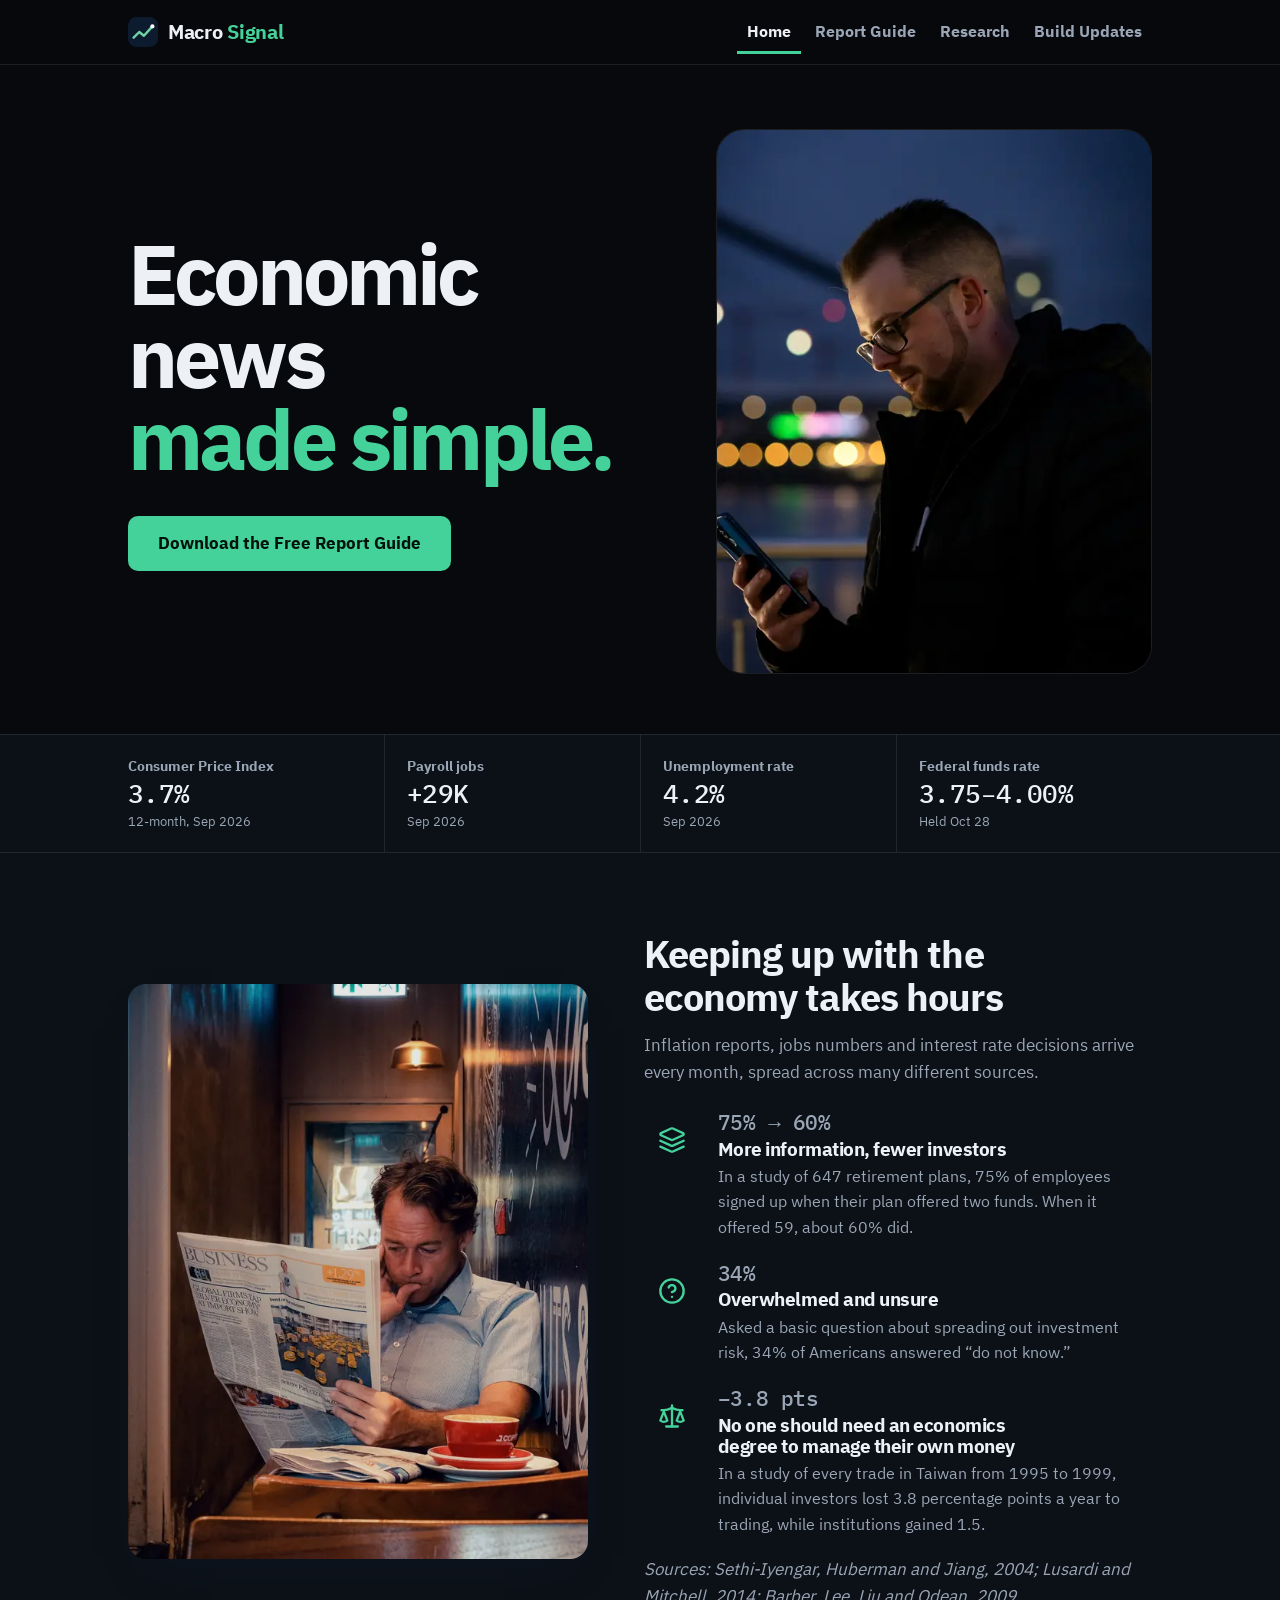
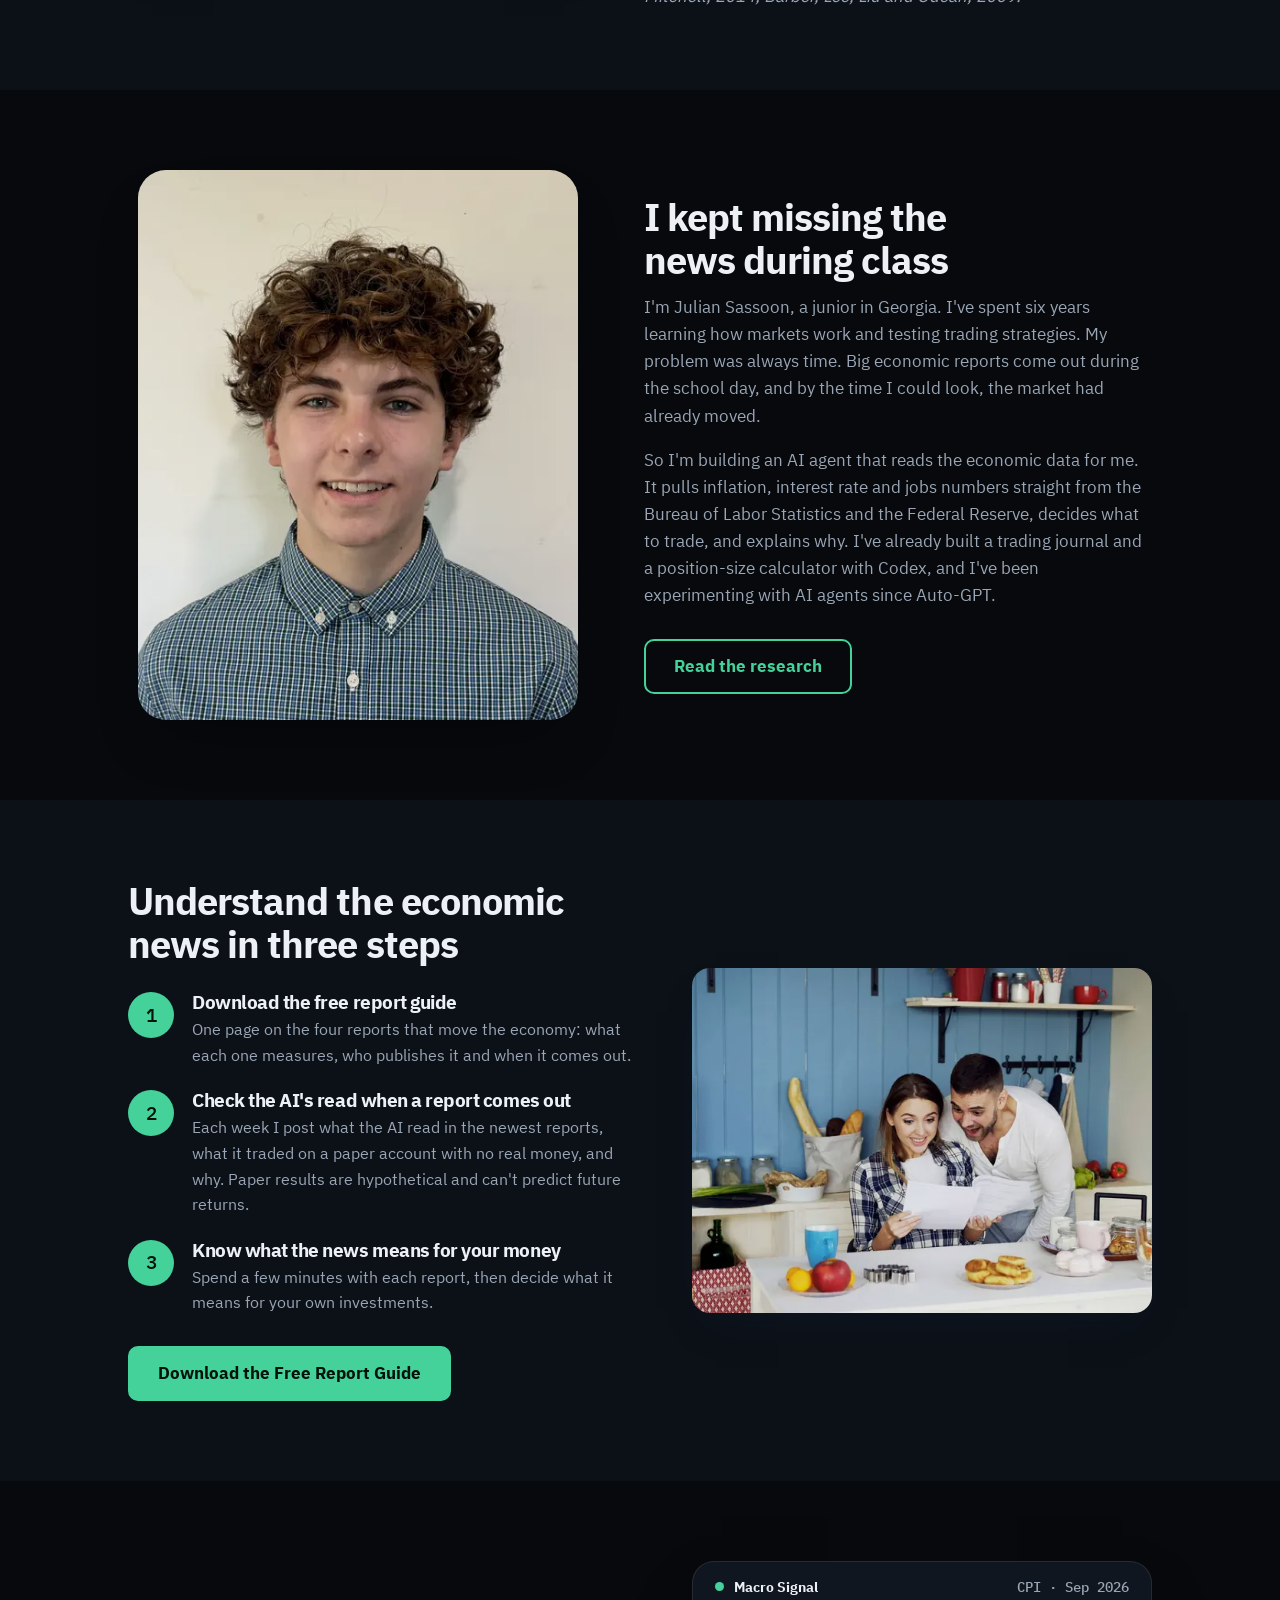
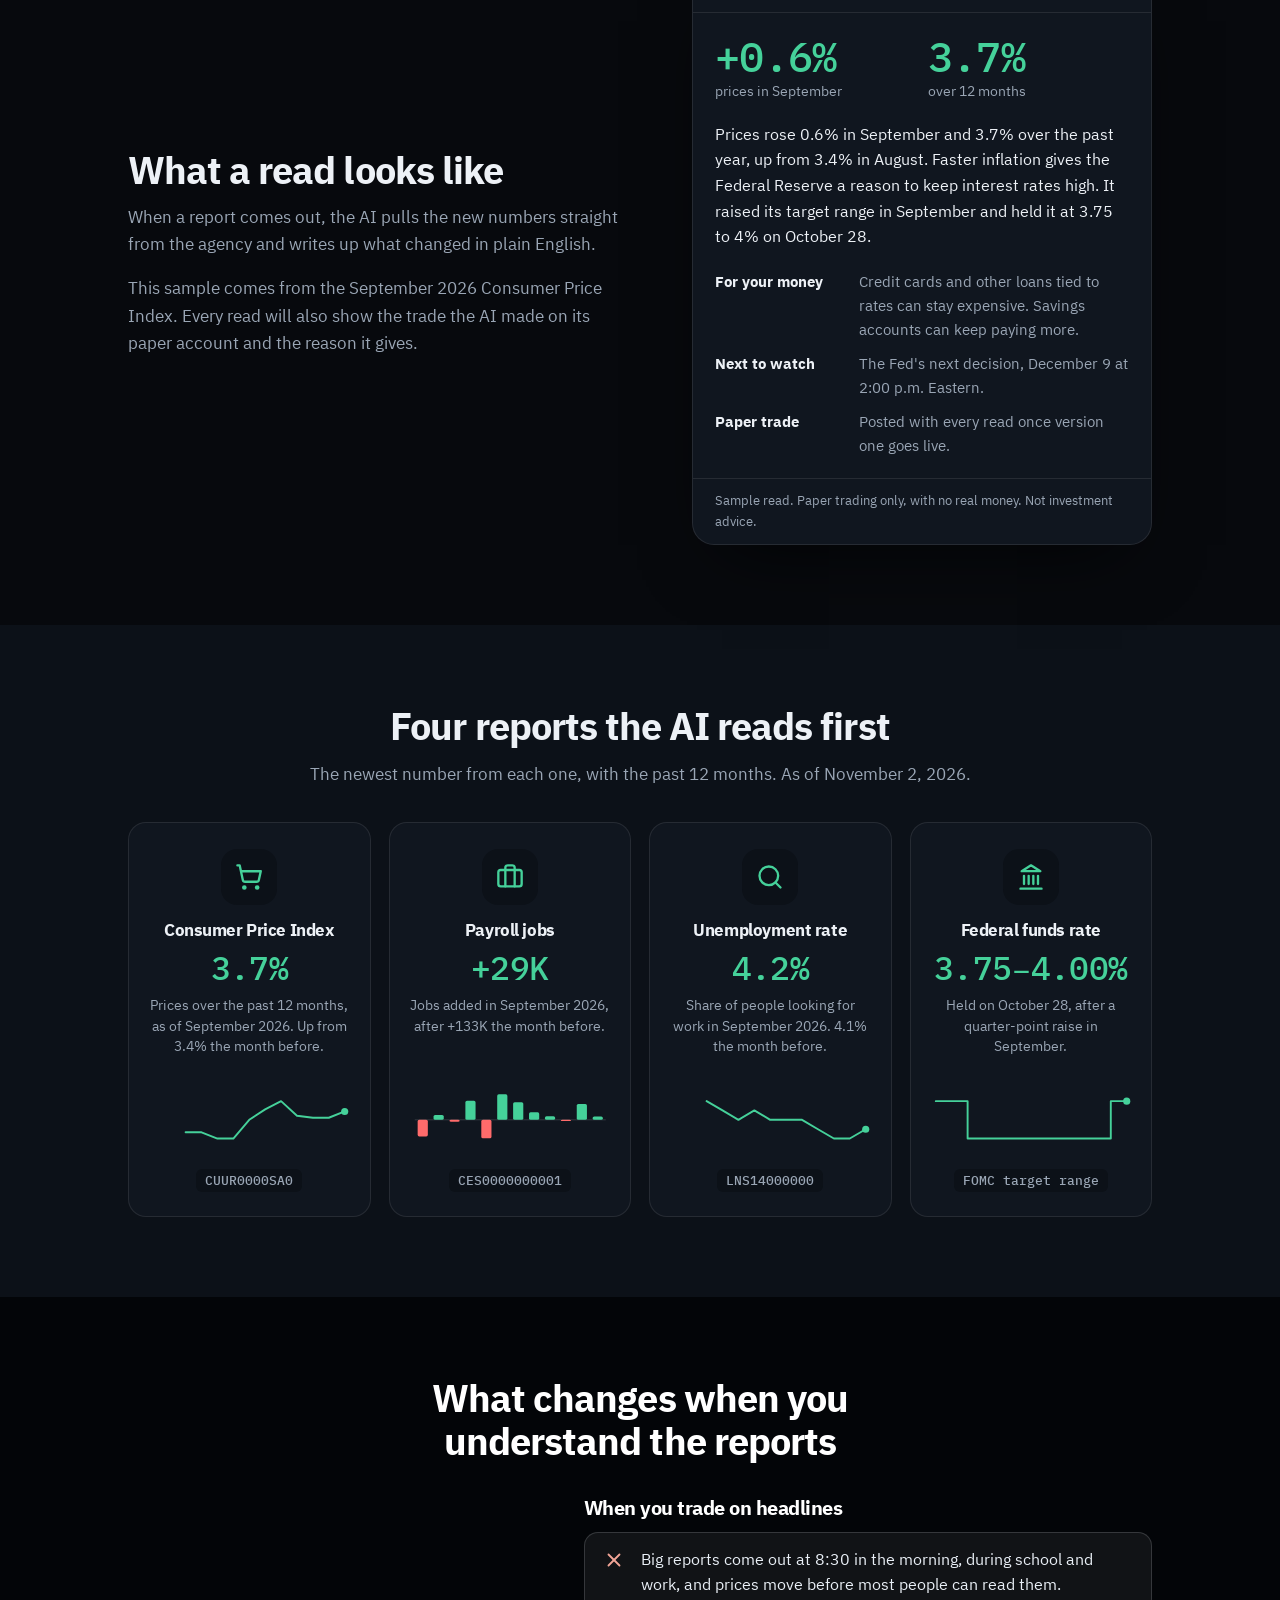
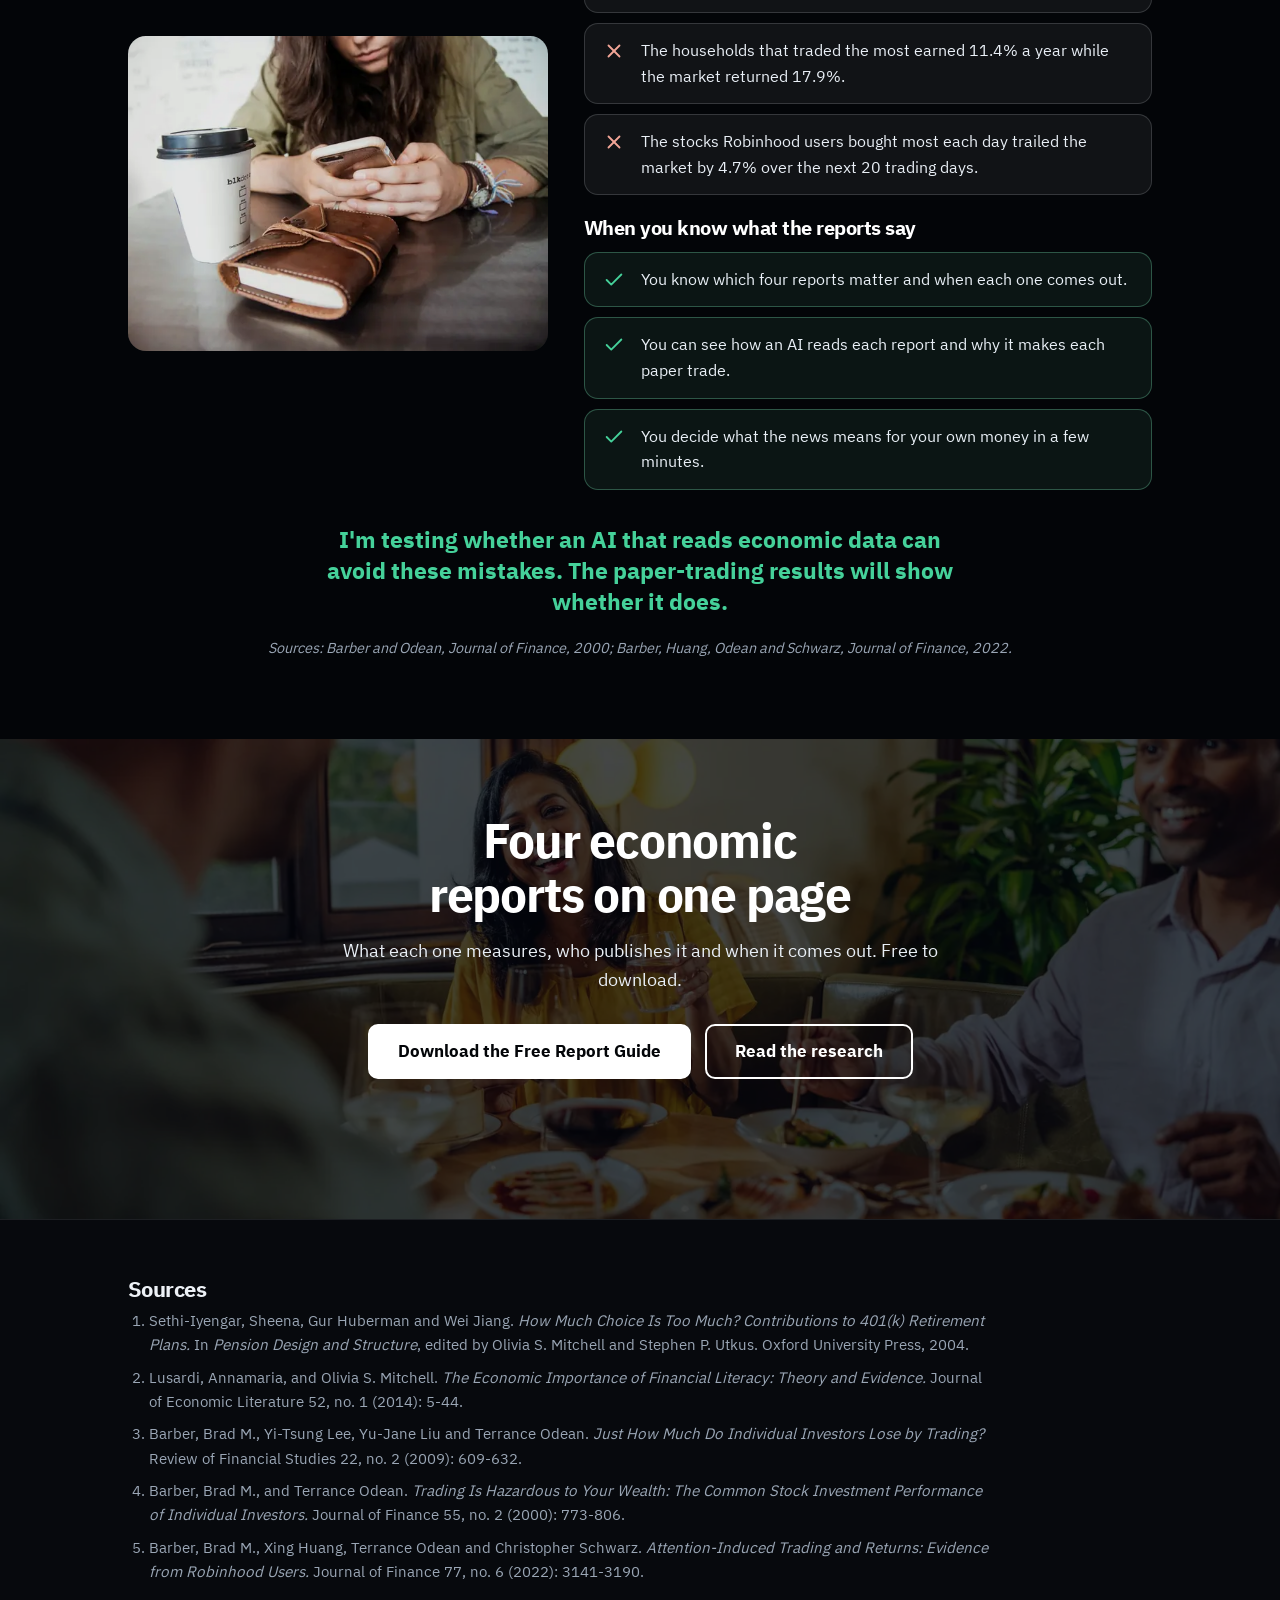
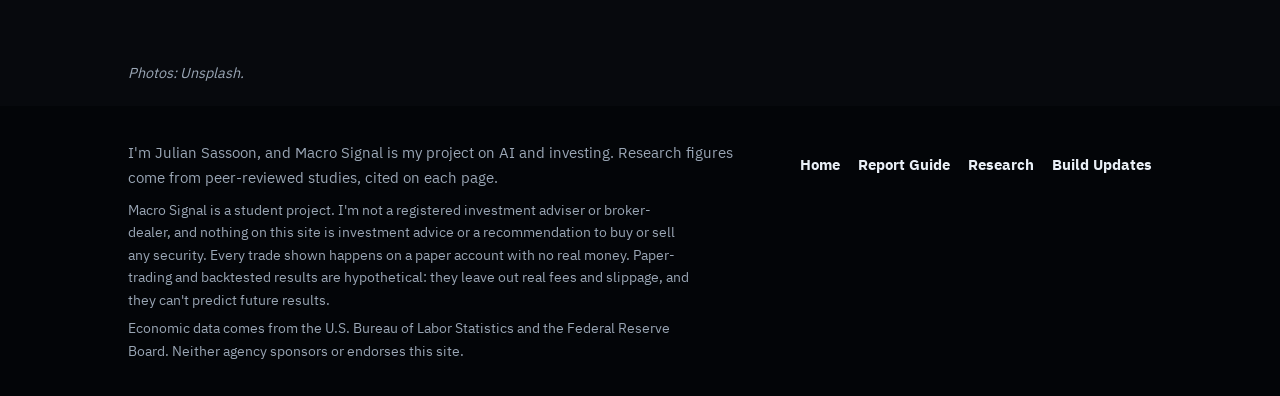
==== commit 913960ab: "Dark redesign: near-black terminal palette with one signal green, split hero with a night photo, a s" ====
--- a/index.html
+++ b/index.html
@@ -20,10 +20,10 @@
 <meta property="og:image:alt" content="Economic news made simple. An AI that explains the economic reports in plain English.">
 <meta name="twitter:card" content="summary_large_image">
 <link rel="icon" href="favicon.svg" type="image/svg+xml">
-<link rel="preload" as="image" type="image/webp" media="(min-width: 861px)" href="images/banner-1600.webp" imagesrcset="images/banner-1000.webp 1000w, images/banner-1600.webp 1600w, images/banner-2400.webp 2400w" imagesizes="100vw" fetchpriority="high">
-<link rel="preload" as="image" type="image/webp" media="(max-width: 860px)" href="images/banner-m-900.webp" imagesrcset="images/banner-m-600.webp 600w, images/banner-m-900.webp 900w" imagesizes="100vw" fetchpriority="high">
+<link rel="preload" as="image" type="image/webp" media="(min-width: 861px)" href="images/hero-900.webp" imagesrcset="images/hero-600.webp 600w, images/hero-900.webp 900w, images/hero-1200.webp 1200w" imagesizes="460px" fetchpriority="high">
+<link rel="preload" as="image" type="image/webp" media="(max-width: 860px)" href="images/hero-m-900.webp" imagesrcset="images/hero-m-600.webp 600w, images/hero-m-900.webp 900w" imagesizes="100vw" fetchpriority="high">
 <link rel="preload" href="fonts/plex-sans-700.woff2" as="font" type="font/woff2" crossorigin>
-<style>@font-face{font-family:'IBM Plex Sans';font-style:normal;font-weight:400;font-display:swap;src:url(fonts/plex-sans-400.woff2) format('woff2')}@font-face{font-family:'IBM Plex Sans';font-style:normal;font-weight:700;font-display:swap;src:url(fonts/plex-sans-700.woff2) format('woff2')}@font-face{font-family:'IBM Plex Mono';font-style:normal;font-weight:500;font-display:swap;src:url(fonts/plex-mono-500.woff2) format('woff2')}:root{--bg:#FFFFFF;--bg-alt:#EEF3F8;--card:#FFFFFF;--ink:#0C1726;--ink-soft:#435063;--primary:#1D4F86;--primary-dk:#0D1B2E;--blue:#1F7A5C;--mint:#6FD3A6;--red:#B0392B;--on-dark:#E9EFF6;--on-dark-soft:#AEBBCC;--line:rgba(12,23,38,0.12);--radius:18px;--radius-lg:28px;--wrap:1080px;--flow-tight:0.32em;--flow-block:44px;--flow-section:80px}*{box-sizing:border-box}html{scroll-behavior:smooth;scroll-padding-top:84px}@media (prefers-reduced-motion:reduce){html{scroll-behavior:auto}*{animation-duration:0.001ms !important;transition-duration:0.001ms !important}}body{margin:0;background:var(--bg);color:var(--ink);font-family:'IBM Plex Sans',ui-sans-serif,system-ui,-apple-system,'Segoe UI',sans-serif;font-size:18px;line-height:1.6;-webkit-font-smoothing:antialiased}h1,h2,h3{font-weight:700;line-height:1.12;margin:0 0 var(--flow-tight);color:var(--ink);letter-spacing:-0.015em;text-wrap:balance}p{margin:0 0 1em}p:last-child{margin-bottom:0}a{color:inherit}img{max-width:100%;height:auto}.wrap{max-width:var(--wrap);margin:0 auto;padding:0 28px}.skip{position:absolute;left:-9999px;top:10px;background:var(--card);color:var(--ink);padding:12px 18px;border-radius:10px;z-index:100;text-decoration:none;font-weight:700;border:2px solid var(--primary)}.skip:focus{left:16px}a:focus-visible{outline:3px solid var(--blue);outline-offset:3px;border-radius:4px}nav.site{position:sticky;top:0;z-index:20;background:rgba(255,255,255,0.95);backdrop-filter:blur(8px);border-bottom:1px solid var(--line)}nav.site .wrap{display:flex;align-items:center;justify-content:space-between;gap:4px 20px;padding-top:10px;padding-bottom:10px;flex-wrap:wrap}.wordmark{display:inline-flex;align-items:center;gap:10px;font-weight:700;font-size:1.24rem;letter-spacing:-0.015em;color:var(--ink);text-decoration:none;white-space:nowrap;min-height:44px}.wordmark .mark{width:30px;height:30px;flex:none}.wordmark .last{color:var(--primary)}nav.site ul{list-style:none;display:flex;align-items:center;gap:4px;margin:0;padding:0;font-size:0.98rem;font-weight:600}nav.site ul a{text-decoration:none;color:var(--ink-soft);display:inline-flex;align-items:center;min-height:44px;padding:0 10px;white-space:nowrap;transition:color 0.15s ease}nav.site ul a:hover{color:var(--blue)}nav.site ul a[aria-current="page"]{color:var(--ink);box-shadow:inset 0 -3px 0 var(--primary)}.btn{display:inline-flex;align-items:center;justify-content:center;text-align:center;min-height:52px;padding:12px 28px;background:var(--primary);color:#FFFFFF;text-decoration:none;font-weight:700;font-size:1.04rem;border-radius:10px;border:2px solid var(--primary);transition:background 0.18s ease,color 0.18s ease,border-color 0.18s ease}.btn:hover{background:var(--blue);border-color:var(--blue)}.btn.light{background:#FFFFFF;border-color:#FFFFFF;color:var(--primary-dk)}.btn.light:hover{background:var(--mint);border-color:var(--mint)}.btn-row{display:flex;gap:14px;flex-wrap:wrap;align-items:center;justify-content:center;margin-top:30px}section{padding:var(--flow-section) 0}.band{background:var(--bg-alt)}.section-head{max-width:720px;margin-bottom:34px}.section-head.center{text-align:center;margin-left:auto;margin-right:auto}h2{font-size:clamp(1.75rem,3.2vw,2.4rem)}.section-head p{color:var(--ink-soft);font-size:1.08rem}@keyframes rise{from{opacity:0;transform:translateY(18px)}to{opacity:1;transform:none}}.portrait{margin:0;aspect-ratio:4/5;border-radius:var(--radius-lg);overflow:hidden;width:100%;max-width:440px;justify-self:center;box-shadow:0 30px 60px -24px rgba(0,0,0,0.45)}.portrait img{display:block;width:100%;height:100%;object-fit:cover}.page-hero{padding:60px 0 64px}.page-hero h1{font-size:clamp(2.1rem,4.4vw,3.1rem)}.page-hero .lede{font-size:1.14rem;color:var(--ink-soft);margin-top:8px;max-width:34em}.page-hero .btn-row{justify-content:flex-start}.split{display:grid;grid-template-columns:1.05fr 0.95fr;gap:56px;align-items:center}.split.flip{grid-template-columns:0.95fr 1.05fr}.split p{color:var(--ink-soft);font-size:1.06rem}.photo{margin:0;border-radius:var(--radius);overflow:hidden;aspect-ratio:4/3;background:var(--bg-alt);box-shadow:0 20px 40px -24px rgba(13,27,46,0.55)}.photo img{display:block;width:100%;height:100%;object-fit:cover}.icon{width:56px;height:56px;border-radius:16px;background:var(--bg-alt);color:var(--primary);display:flex;align-items:center;justify-content:center;margin:0 auto 16px}.icon svg{width:28px;height:28px}.punch{font-weight:700;font-size:clamp(1.2rem,2.2vw,1.45rem);line-height:1.35;text-align:center;color:var(--primary);max-width:720px;margin:var(--flow-block) auto 0}.after{background:var(--primary-dk);color:var(--on-dark)}.after h2,.after h3{color:#FFFFFF}.after .section-head p{color:var(--on-dark-soft)}.after .cite-line{color:var(--on-dark-soft);text-align:center}.closing{text-align:center}.closing .wrap{max-width:680px}.closing p{color:var(--ink-soft);font-size:1.08rem}.cite-line{font-size:0.9rem;color:var(--ink-soft);font-style:italic;margin-top:18px}.refs{padding:56px 0;border-top:1px solid var(--line)}.refs h2{font-size:1.4rem}.refs ol{max-width:860px;margin:0;padding-left:1.3rem;display:grid;gap:8px;font-size:0.95rem;color:var(--ink-soft)}footer{background:var(--primary-dk);color:var(--on-dark-soft);padding:34px 0;font-size:0.95rem}footer .wrap{display:flex;justify-content:space-between;align-items:center;flex-wrap:wrap;gap:10px 24px}footer p{margin:0;max-width:40em}footer ul{list-style:none;display:flex;flex-wrap:wrap;gap:0 18px;margin:0;padding:0;font-weight:600}footer ul a{display:inline-flex;align-items:center;min-height:44px;color:var(--on-dark);text-decoration:none}footer ul a:hover{color:var(--mint)}@media (max-width:860px){.split,.split.flip{grid-template-columns:1fr;gap:30px}.split>.portrait,.split>.photo{order:-1}.page-hero .portrait{max-width:340px}}@media (max-width:620px){:root{--flow-section:56px;--flow-block:34px}body{font-size:17px}.wrap{padding:0 20px}.page-hero{padding:28px 0 44px}.btn-row .btn{width:100%}.wordmark{font-size:1.14rem}nav.site ul li:first-child{display:none}nav.site ul{margin-left:-8px;font-size:0.94rem}nav.site ul a{padding:0 8px}}.note{max-width:680px;margin:0 auto;text-align:center;background:var(--card);border:1px dashed rgba(29,79,134,0.45);border-radius:var(--radius);padding:28px 26px}.note p{color:var(--ink-soft)}footer .disclaimer{flex-basis:100%;font-size:0.88rem;color:var(--on-dark-soft)}.banner{position:relative;background:var(--primary-dk);color:var(--on-dark);overflow:hidden;min-height:min(640px,76vh);display:flex;align-items:center}.banner picture,.banner img{position:absolute;inset:0;width:100%;height:100%}.banner img{object-fit:cover;object-position:62% 35%}.banner::before{content:"";position:absolute;inset:0;z-index:1;background:linear-gradient(90deg,rgba(13,27,46,0.95) 0%,rgba(13,27,46,0.88) 30%,rgba(13,27,46,0.4) 48%,rgba(13,27,46,0) 60%)}.banner .wrap{position:relative;z-index:2;width:100%;padding-top:56px;padding-bottom:56px}.banner-text{max-width:520px;text-align:center}.banner h1{color:#FFFFFF;font-size:clamp(2.6rem,5vw,4.2rem)}.banner h1 span{display:block;color:var(--mint)}@media (prefers-reduced-motion:no-preference){.banner-text{animation:rise 0.7s cubic-bezier(.2,.7,.2,1) 0.1s both}}@media (max-width:860px){.banner{display:block;min-height:0}.banner picture,.banner img{position:static;display:block;height:auto;aspect-ratio:4/3}.banner::before{display:none}.banner .wrap{padding-top:30px;padding-bottom:44px}.banner-text{max-width:none}}.punch.test{color:var(--mint);max-width:640px;margin-top:34px}.note .small{font-size:0.9rem;margin-top:12px}footer .disclaimer + .disclaimer{margin-top:-4px}.reports{display:grid;grid-template-columns:1fr 1fr;gap:22px}.report{background:var(--card);border:1px solid var(--line);border-radius:var(--radius);overflow:hidden;scroll-margin-top:90px}.report-body{padding:26px 28px 26px}.report .card-photo{aspect-ratio:16/9}.report .icon{margin-top:-54px;position:relative;border:4px solid var(--card);width:64px;height:64px}.report h3{font-size:1.3rem;text-align:center}.report .series-id{text-align:center;margin:4px 0 14px}.report .series-id code{font-family:'IBM Plex Mono',ui-monospace,monospace;font-weight:500;font-size:0.9rem;color:var(--primary);background:var(--bg-alt);border-radius:6px;padding:3px 9px}.report>p{color:var(--ink-soft);font-size:1rem}.report dl{margin:16px 0 0;padding-top:14px;border-top:1px solid var(--line);display:grid;grid-template-columns:auto 1fr;gap:8px 14px;font-size:0.96rem}.report dt{font-weight:700;color:var(--ink)}.report dd{margin:0;color:var(--ink-soft)}.print-note{text-align:center;font-size:0.9rem;color:var(--ink-soft);font-style:italic;margin:26px auto 0;max-width:760px}@media (max-width:620px){.reports{grid-template-columns:1fr}.report dl{grid-template-columns:1fr;gap:2px}.report dd{margin-bottom:8px}}@media print{@page{size:letter;margin:0.45in 0.55in}body{font-size:10.5pt}nav.site,footer,.skip,.page-hero .photo,.btn-row,.closing-banner,.card-photo,.refs{display:none !important}.page-hero{padding:0 0 18pt}.page-hero .wrap,.page-hero .split{display:block;padding:0}.page-hero h1{font-size:23pt}.page-hero .lede{font-size:11pt;margin:4pt 0 0;max-width:none}section{padding:0}.band{background:none}.wrap{padding:0;max-width:none}.reports{gap:16pt}.report{break-inside:avoid;border-color:#BFCBD9;border-radius:12px}.report-body{padding:15pt 15pt}.report .icon{width:32px;height:32px;border-radius:9px;margin:0 auto 5pt;border:0}.report .icon svg{width:17px;height:17px}.report h3{font-size:13.5pt}.report .series-id{margin:2pt 0 7pt}.report .series-id code{font-size:8.5pt}.report>p{font-size:10.4pt;line-height:1.45}.report dl{font-size:9.4pt;line-height:1.4;margin-top:8pt;padding-top:8pt;gap:4pt 10pt}.report dl{grid-template-columns:74pt 1fr}.print-note{font-size:9pt;margin-top:18pt}}.lead{font-size:1.12rem;color:var(--ink-soft)}.btn-row.start{justify-content:flex-start}.btn.ghost{background:transparent;color:var(--primary)}.btn.ghost:hover{background:var(--primary);color:#FFFFFF;border-color:var(--primary)}.btn.ghost-light{background:transparent;color:#FFFFFF;border-color:#FFFFFF}.btn.ghost-light:hover{background:#FFFFFF;color:var(--primary-dk)}.cite-line.center{text-align:center}.n{font-family:'IBM Plex Mono',ui-monospace,monospace;font-weight:500;letter-spacing:-0.02em;color:var(--primary)}.points,.statlist,.steps-list{list-style:none;margin:26px 0 0;padding:0;display:grid;gap:22px}.points li{display:grid;grid-template-columns:56px 1fr;gap:18px;align-items:start}.points .icon{margin:0}.points .n{font-size:1.3rem;line-height:1.1;margin:0 0 4px}.points h3,.statlist h3,.steps-list h3{font-size:1.18rem;margin-bottom:4px}.split .points p:not(.n),.split .statlist p:not(.n),.split .steps-list p{font-size:1rem;color:var(--ink-soft);margin:0}.statlist li{display:grid;grid-template-columns:150px 1fr;gap:18px;align-items:start;padding-bottom:20px;border-bottom:1px solid var(--line)}.statlist li:last-child{border-bottom:0;padding-bottom:0}.split .statlist .n{font-size:1.7rem;line-height:1.1;margin:0;color:var(--primary)}.steps-list{counter-reset:step}.steps-list li{display:grid;grid-template-columns:46px 1fr;gap:18px;align-items:start;counter-increment:step}.steps-list li:before{content:counter(step);display:flex;align-items:center;justify-content:center;width:46px;height:46px;border-radius:50%;background:var(--primary);color:#FFFFFF;font-family:'IBM Plex Mono',ui-monospace,monospace;font-weight:500;font-size:1.2rem}.pcards{display:grid;grid-template-columns:repeat(4,1fr);gap:22px}.pcard{background:var(--card);border:1px solid var(--line);border-radius:var(--radius);overflow:hidden;text-decoration:none;color:inherit;display:flex;flex-direction:column;transition:border-color 0.15s ease,transform 0.2s ease}a.pcard:hover{border-color:var(--blue);transform:translateY(-3px)}a.pcard:hover h3{color:var(--blue)}.card-photo{margin:0;aspect-ratio:4/3;overflow:hidden;background:var(--bg-alt)}.card-photo img{display:block;width:100%;height:100%;object-fit:cover}.pcard-body{padding:18px 18px 22px;text-align:center}.pcard-body h3{font-size:1.16rem}.pcard-body p{font-size:0.98rem;color:var(--ink-soft)}.pcard .tag{margin:0 0 8px}.pcard .tag code,.report .series-id code{font-family:'IBM Plex Mono',ui-monospace,monospace;font-weight:500;font-size:0.86rem;color:var(--primary);background:var(--bg-alt);border-radius:6px;padding:3px 9px}.stakes-split{display:grid;grid-template-columns:0.85fr 1.15fr;gap:36px;align-items:center}.stakes{display:grid;gap:22px}.stake h3{font-size:1.26rem;margin-bottom:12px}.outcomes{list-style:none;margin:0;padding:0;display:grid;gap:10px}.outcomes li{display:grid;grid-template-columns:24px 1fr;gap:14px;align-items:start;background:rgba(255,255,255,0.06);border:1px solid rgba(233,239,246,0.16);border-radius:14px;padding:14px 18px;color:var(--on-dark);font-size:1rem}.outcomes svg{width:22px;height:22px;margin-top:2px;color:#F2A597}.stake.good .outcomes svg{color:var(--mint)}.stake.good .outcomes li{background:rgba(111,211,166,0.08);border-color:rgba(111,211,166,0.34)}.after .photo{box-shadow:none}.chart{background:var(--card);border:1px solid var(--line);border-radius:var(--radius);padding:24px 26px;margin:22px 0}.chart h3{font-size:1.12rem;margin-bottom:14px}.bars{display:grid;gap:12px}.barline{display:grid;grid-template-columns:130px 1fr;gap:12px;align-items:center;font-size:0.94rem;font-weight:600;color:var(--ink-soft)}.track{height:38px;background:var(--bg-alt);border-radius:6px}.bar{display:flex;align-items:center;justify-content:flex-end;height:100%;padding-right:10px;border-radius:6px;color:#FFFFFF;font-family:'IBM Plex Mono',ui-monospace,monospace;font-weight:500;min-width:64px}.bar.hi{background:var(--red)}.bar.lo{background:var(--primary)}.chart .cite-line{margin-top:14px}.split p.after-chart{margin-top:0}.closing-banner{min-height:480px;aspect-ratio:8/3;align-items:flex-end}.closing-banner::before{background:rgba(13,27,46,0.72)}.closing-banner img{object-position:50% 0}.closing-banner .wrap{padding-bottom:60px}.closing-banner .banner-text{margin:0 auto;max-width:640px}.closing-banner h2{color:#FFFFFF;font-size:clamp(2rem,3.8vw,3rem)}.closing-banner p{color:var(--on-dark);font-size:1.12rem}.credits{padding:22px 0;border-top:0}.credits .cite-line{margin:0}.photo.tall{aspect-ratio:4/5;max-width:460px;width:100%;justify-self:center}@media (max-width:1000px){.pcards{grid-template-columns:repeat(2,1fr)}}@media (max-width:860px){.stakes-split{grid-template-columns:1fr}.statlist li{grid-template-columns:1fr;gap:6px}.closing-banner{aspect-ratio:auto;min-height:0}.closing-banner .wrap{padding-top:30px;padding-bottom:44px}.photo.tall{aspect-ratio:4/3;max-width:none}}@media (max-width:620px){.pcards{gap:12px}.pcard-body{padding:12px 10px 14px}.pcard-body h3{font-size:1rem}.pcard-body p{font-size:0.88rem;line-height:1.45}.pcard .tag code{font-size:0.7rem;padding:2px 6px}.barline{grid-template-columns:1fr;gap:4px}.chart{padding:20px 18px}.btn-row.start{justify-content:center}}</style>
+<style>@font-face{font-family:'IBM Plex Sans';font-style:normal;font-weight:400;font-display:swap;src:url(fonts/plex-sans-400.woff2) format('woff2')}@font-face{font-family:'IBM Plex Sans';font-style:normal;font-weight:700;font-display:swap;src:url(fonts/plex-sans-700.woff2) format('woff2')}@font-face{font-family:'IBM Plex Mono';font-style:normal;font-weight:500;font-display:swap;src:url(fonts/plex-mono-500.woff2) format('woff2')}:root{--bg:#07090D;--bg-alt:#0C1118;--card:#10161F;--ink:#EDF1F6;--ink-soft:#9AA6B5;--primary:#45D19A;--primary-dk:#030508;--blue:#7BE3B9;--mint:#45D19A;--red:#FF6B6B;--btn-ink:#03130B;--on-dark:#E9EFF6;--on-dark-soft:#9AA6B5;--line:rgba(255,255,255,0.09);--radius:18px;--radius-lg:28px;--wrap:1080px;--flow-tight:0.32em;--flow-block:44px;--flow-section:80px}*{box-sizing:border-box}html{scroll-behavior:smooth;scroll-padding-top:84px}@media (prefers-reduced-motion:reduce){html{scroll-behavior:auto}*{animation-duration:0.001ms !important;transition-duration:0.001ms !important}}body{margin:0;background:var(--bg);color:var(--ink);font-family:'IBM Plex Sans',ui-sans-serif,system-ui,-apple-system,'Segoe UI',sans-serif;font-size:18px;line-height:1.6;-webkit-font-smoothing:antialiased}h1,h2,h3{font-weight:700;line-height:1.12;margin:0 0 var(--flow-tight);color:var(--ink);letter-spacing:-0.025em;text-wrap:balance}p{margin:0 0 1em}p:last-child{margin-bottom:0}a{color:inherit}img{max-width:100%;height:auto}.wrap{max-width:var(--wrap);margin:0 auto;padding:0 28px}.skip{position:absolute;left:-9999px;top:10px;background:var(--card);color:var(--ink);padding:12px 18px;border-radius:10px;z-index:100;text-decoration:none;font-weight:700;border:2px solid var(--primary)}.skip:focus{left:16px}a:focus-visible{outline:3px solid var(--blue);outline-offset:3px;border-radius:4px}nav.site{position:sticky;top:0;z-index:20;background:rgba(7,9,13,0.86);backdrop-filter:blur(8px);border-bottom:1px solid var(--line)}nav.site .wrap{display:flex;align-items:center;justify-content:space-between;gap:4px 20px;padding-top:10px;padding-bottom:10px;flex-wrap:wrap}.wordmark{display:inline-flex;align-items:center;gap:10px;font-weight:700;font-size:1.24rem;letter-spacing:-0.015em;color:var(--ink);text-decoration:none;white-space:nowrap;min-height:44px}.wordmark .mark{width:30px;height:30px;flex:none}.wordmark .last{color:var(--primary)}nav.site ul{list-style:none;display:flex;align-items:center;gap:4px;margin:0;padding:0;font-size:0.98rem;font-weight:600}nav.site ul a{text-decoration:none;color:var(--ink-soft);display:inline-flex;align-items:center;min-height:44px;padding:0 10px;white-space:nowrap;transition:color 0.15s ease}nav.site ul a:hover{color:var(--blue)}nav.site ul a[aria-current="page"]{color:var(--ink);box-shadow:inset 0 -3px 0 var(--primary)}.btn{display:inline-flex;align-items:center;justify-content:center;text-align:center;min-height:52px;padding:12px 28px;background:var(--primary);color:var(--btn-ink);text-decoration:none;font-weight:700;font-size:1.04rem;border-radius:10px;border:2px solid var(--primary);transition:background 0.18s ease,color 0.18s ease,border-color 0.18s ease}.btn:hover{background:var(--blue);border-color:var(--blue)}.btn.light{background:#FFFFFF;border-color:#FFFFFF;color:var(--primary-dk)}.btn.light:hover{background:var(--mint);border-color:var(--mint)}.btn-row{display:flex;gap:14px;flex-wrap:wrap;align-items:center;justify-content:center;margin-top:30px}section{padding:var(--flow-section) 0}.band{background:var(--bg-alt)}.section-head{max-width:720px;margin-bottom:34px}.section-head.center{text-align:center;margin-left:auto;margin-right:auto}h2{font-size:clamp(1.75rem,3.2vw,2.4rem)}.section-head p{color:var(--ink-soft);font-size:1.08rem}@keyframes rise{from{opacity:0;transform:translateY(18px)}to{opacity:1;transform:none}}.portrait{margin:0;aspect-ratio:4/5;border-radius:var(--radius-lg);overflow:hidden;width:100%;max-width:440px;justify-self:center;box-shadow:0 30px 60px -24px rgba(0,0,0,0.45)}.portrait img{display:block;width:100%;height:100%;object-fit:cover}.page-hero{padding:60px 0 64px}.page-hero h1{font-size:clamp(2.1rem,4.4vw,3.1rem)}.page-hero .lede{font-size:1.14rem;color:var(--ink-soft);margin-top:8px;max-width:34em}.page-hero .btn-row{justify-content:flex-start}.split{display:grid;grid-template-columns:1.05fr 0.95fr;gap:56px;align-items:center}.split.flip{grid-template-columns:0.95fr 1.05fr}.split p{color:var(--ink-soft);font-size:1.06rem}.photo{margin:0;border-radius:var(--radius);overflow:hidden;aspect-ratio:4/3;background:var(--bg-alt);box-shadow:0 20px 40px -24px rgba(13,27,46,0.55)}.photo img{display:block;width:100%;height:100%;object-fit:cover}.icon{width:56px;height:56px;border-radius:16px;background:var(--bg-alt);color:var(--primary);display:flex;align-items:center;justify-content:center;margin:0 auto 16px}.icon svg{width:28px;height:28px}.punch{font-weight:700;font-size:clamp(1.2rem,2.2vw,1.45rem);line-height:1.35;text-align:center;color:var(--primary);max-width:720px;margin:var(--flow-block) auto 0}.after{background:var(--primary-dk);color:var(--on-dark)}.after h2,.after h3{color:#FFFFFF}.after .section-head p{color:var(--on-dark-soft)}.after .cite-line{color:var(--on-dark-soft);text-align:center}.closing{text-align:center}.closing .wrap{max-width:680px}.closing p{color:var(--ink-soft);font-size:1.08rem}.cite-line{font-size:0.9rem;color:var(--ink-soft);font-style:italic;margin-top:18px}.refs{padding:56px 0;border-top:1px solid var(--line)}.refs h2{font-size:1.4rem}.refs ol{max-width:860px;margin:0;padding-left:1.3rem;display:grid;gap:8px;font-size:0.95rem;color:var(--ink-soft)}footer{background:var(--primary-dk);color:var(--on-dark-soft);padding:34px 0;font-size:0.95rem}footer .wrap{display:flex;justify-content:space-between;align-items:center;flex-wrap:wrap;gap:10px 24px}footer p{margin:0;max-width:40em}footer ul{list-style:none;display:flex;flex-wrap:wrap;gap:0 18px;margin:0;padding:0;font-weight:600}footer ul a{display:inline-flex;align-items:center;min-height:44px;color:var(--on-dark);text-decoration:none}footer ul a:hover{color:var(--mint)}@media (max-width:860px){.split,.split.flip{grid-template-columns:1fr;gap:30px}.split>.portrait,.split>.photo{order:-1}.page-hero .portrait{max-width:340px}}@media (max-width:620px){:root{--flow-section:56px;--flow-block:34px}body{font-size:17px}.wrap{padding:0 20px}.page-hero{padding:28px 0 44px}.btn-row .btn{width:100%}.wordmark{font-size:1.14rem}nav.site ul li:first-child{display:none}nav.site ul{margin-left:-8px;font-size:0.94rem}nav.site ul a{padding:0 8px}}.note{max-width:680px;margin:0 auto;text-align:center;background:var(--card);border:1px dashed rgba(69,209,154,0.4);border-radius:var(--radius);padding:28px 26px}.note p{color:var(--ink-soft)}footer .disclaimer{flex-basis:100%;font-size:0.88rem;color:var(--on-dark-soft)}.banner{position:relative;background:var(--primary-dk);color:var(--on-dark);overflow:hidden;min-height:min(640px,76vh);display:flex;align-items:center}.banner picture,.banner img{position:absolute;inset:0;width:100%;height:100%}.banner img{object-fit:cover;object-position:62% 35%}.banner::before{content:"";position:absolute;inset:0;z-index:1;background:linear-gradient(90deg,rgba(13,27,46,0.95) 0%,rgba(13,27,46,0.88) 30%,rgba(13,27,46,0.4) 48%,rgba(13,27,46,0) 60%)}.banner .wrap{position:relative;z-index:2;width:100%;padding-top:56px;padding-bottom:56px}.banner-text{max-width:520px;text-align:center}.banner h1{color:#FFFFFF;font-size:clamp(2.6rem,5vw,4.2rem)}.banner h1 span{display:block;color:var(--mint)}@media (prefers-reduced-motion:no-preference){.banner-text{animation:rise 0.7s cubic-bezier(.2,.7,.2,1) 0.1s both}}@media (max-width:860px){.banner{display:block;min-height:0}.banner picture,.banner img{position:static;display:block;height:auto;aspect-ratio:4/3}.banner::before{display:none}.banner .wrap{padding-top:30px;padding-bottom:44px}.banner-text{max-width:none}}.punch.test{color:var(--mint);max-width:640px;margin-top:34px}.note .small{font-size:0.9rem;margin-top:12px}footer .disclaimer + .disclaimer{margin-top:-4px}.reports{display:grid;grid-template-columns:1fr 1fr;gap:22px}.report{background:var(--card);border:1px solid var(--line);border-radius:var(--radius);overflow:hidden;scroll-margin-top:90px}.report-body{padding:26px 28px 26px}.report .card-photo{aspect-ratio:16/9}.report .icon{margin-top:-54px;position:relative;border:4px solid var(--card);width:64px;height:64px}.report h3{font-size:1.3rem;text-align:center}.report .series-id{text-align:center;margin:4px 0 14px}.report .series-id code{font-family:'IBM Plex Mono',ui-monospace,monospace;font-weight:500;font-size:0.9rem;color:var(--primary);background:var(--bg-alt);border-radius:6px;padding:3px 9px}.report>p{color:var(--ink-soft);font-size:1rem}.report dl{margin:16px 0 0;padding-top:14px;border-top:1px solid var(--line);display:grid;grid-template-columns:auto 1fr;gap:8px 14px;font-size:0.96rem}.report dt{font-weight:700;color:var(--ink)}.report dd{margin:0;color:var(--ink-soft)}.print-note{text-align:center;font-size:0.9rem;color:var(--ink-soft);font-style:italic;margin:26px auto 0;max-width:760px}@media (max-width:620px){.reports{grid-template-columns:1fr}.report dl{grid-template-columns:1fr;gap:2px}.report dd{margin-bottom:8px}}@media print{@page{size:letter;margin:0.45in 0.55in}:root{--bg:#FFFFFF;--bg-alt:#EEF3F8;--card:#FFFFFF;--ink:#0C1726;--ink-soft:#435063;--primary:#1D4F86;--line:rgba(12,23,38,0.12)}body{font-size:10.5pt;background:#FFFFFF}nav.site,footer,.skip,.page-hero .photo,.btn-row,.closing-banner,.card-photo,.refs{display:none !important}.page-hero{padding:0 0 18pt}.page-hero .wrap,.page-hero .split{display:block;padding:0}.page-hero h1{font-size:23pt}.page-hero .lede{font-size:11pt;margin:4pt 0 0;max-width:none}section{padding:0}.band{background:none}.wrap{padding:0;max-width:none}.reports{gap:16pt}.report{break-inside:avoid;border-color:#BFCBD9;border-radius:12px}.report-body{padding:15pt 15pt}.report .icon{width:32px;height:32px;border-radius:9px;margin:0 auto 5pt;border:0}.report .icon svg{width:17px;height:17px}.report h3{font-size:13.5pt}.report .series-id{margin:2pt 0 7pt}.report .series-id code{font-size:8.5pt}.report>p{font-size:10.4pt;line-height:1.45}.report dl{font-size:9.4pt;line-height:1.4;margin-top:8pt;padding-top:8pt;gap:4pt 10pt}.report dl{grid-template-columns:74pt 1fr}.print-note{font-size:9pt;margin-top:18pt}}.lead{font-size:1.12rem;color:var(--ink-soft)}.btn-row.start{justify-content:flex-start}.btn.ghost{background:transparent;color:var(--primary)}.btn.ghost:hover{background:var(--primary);color:var(--btn-ink);border-color:var(--primary)}.btn.ghost-light{background:transparent;color:#FFFFFF;border-color:#FFFFFF}.btn.ghost-light:hover{background:#FFFFFF;color:var(--primary-dk)}.cite-line.center{text-align:center}.n{font-family:'IBM Plex Mono',ui-monospace,monospace;font-weight:500;letter-spacing:-0.02em;color:var(--primary)}.points,.statlist,.steps-list{list-style:none;margin:26px 0 0;padding:0;display:grid;gap:22px}.points li{display:grid;grid-template-columns:56px 1fr;gap:18px;align-items:start}.points .icon{margin:0}.points .n{font-size:1.3rem;line-height:1.1;margin:0 0 4px}.points h3,.statlist h3,.steps-list h3{font-size:1.18rem;margin-bottom:4px}.split .points p:not(.n),.split .statlist p:not(.n),.split .steps-list p{font-size:1rem;color:var(--ink-soft);margin:0}.statlist li{display:grid;grid-template-columns:150px 1fr;gap:18px;align-items:start;padding-bottom:20px;border-bottom:1px solid var(--line)}.statlist li:last-child{border-bottom:0;padding-bottom:0}.split .statlist .n{font-size:1.7rem;line-height:1.1;margin:0;color:var(--primary)}.steps-list{counter-reset:step}.steps-list li{display:grid;grid-template-columns:46px 1fr;gap:18px;align-items:start;counter-increment:step}.steps-list li:before{content:counter(step);display:flex;align-items:center;justify-content:center;width:46px;height:46px;border-radius:50%;background:var(--primary);color:var(--btn-ink);font-family:'IBM Plex Mono',ui-monospace,monospace;font-weight:500;font-size:1.2rem}.pcards{display:grid;grid-template-columns:repeat(4,1fr);gap:22px}.pcard{background:var(--card);border:1px solid var(--line);border-radius:var(--radius);overflow:hidden;text-decoration:none;color:inherit;display:flex;flex-direction:column;transition:border-color 0.15s ease,transform 0.2s ease}a.pcard:hover{border-color:var(--blue);transform:translateY(-3px)}a.pcard:hover h3{color:var(--blue)}.card-photo{margin:0;aspect-ratio:4/3;overflow:hidden;background:var(--bg-alt)}.card-photo img{display:block;width:100%;height:100%;object-fit:cover}.pcard-body{padding:18px 18px 22px;text-align:center}.pcard-body h3{font-size:1.16rem}.pcard-body p{font-size:0.98rem;color:var(--ink-soft)}.pcard .tag{margin:0 0 8px}.pcard .tag code,.report .series-id code{font-family:'IBM Plex Mono',ui-monospace,monospace;font-weight:500;font-size:0.86rem;color:var(--primary);background:var(--bg-alt);border-radius:6px;padding:3px 9px}.stakes-split{display:grid;grid-template-columns:0.85fr 1.15fr;gap:36px;align-items:center}.stakes{display:grid;gap:22px}.stake h3{font-size:1.26rem;margin-bottom:12px}.outcomes{list-style:none;margin:0;padding:0;display:grid;gap:10px}.outcomes li{display:grid;grid-template-columns:24px 1fr;gap:14px;align-items:start;background:rgba(255,255,255,0.06);border:1px solid rgba(233,239,246,0.16);border-radius:14px;padding:14px 18px;color:var(--on-dark);font-size:1rem}.outcomes svg{width:22px;height:22px;margin-top:2px;color:#F2A597}.stake.good .outcomes svg{color:var(--mint)}.stake.good .outcomes li{background:rgba(111,211,166,0.08);border-color:rgba(111,211,166,0.34)}.after .photo{box-shadow:none}.chart{background:var(--card);border:1px solid var(--line);border-radius:var(--radius);padding:24px 26px;margin:22px 0}.chart h3{font-size:1.12rem;margin-bottom:14px}.bars{display:grid;gap:12px}.barline{display:grid;grid-template-columns:130px 1fr;gap:12px;align-items:center;font-size:0.94rem;font-weight:600;color:var(--ink-soft)}.track{height:38px;background:var(--bg-alt);border-radius:6px}.bar{display:flex;align-items:center;justify-content:flex-end;height:100%;padding-right:10px;border-radius:6px;color:#FFFFFF;font-family:'IBM Plex Mono',ui-monospace,monospace;font-weight:500;min-width:64px}.bar.hi{background:var(--red)}.bar.lo{background:var(--primary);color:var(--btn-ink)}.chart .cite-line{margin-top:14px}.split p.after-chart{margin-top:0}.closing-banner{min-height:480px;aspect-ratio:8/3;align-items:flex-end}.closing-banner::before{background:rgba(4,6,9,0.74)}.closing-banner img{object-position:50% 0}.closing-banner .wrap{padding-bottom:60px}.closing-banner .banner-text{margin:0 auto;max-width:640px}.closing-banner h2{color:#FFFFFF;font-size:clamp(2rem,3.8vw,3rem)}.closing-banner p{color:var(--on-dark);font-size:1.12rem}.credits{padding:22px 0;border-top:0}.credits .cite-line{margin:0}.photo.tall{aspect-ratio:4/5;max-width:460px;width:100%;justify-self:center}@media (max-width:1000px){.pcards{grid-template-columns:repeat(2,1fr)}}@media (max-width:860px){.stakes-split{grid-template-columns:1fr}.statlist li{grid-template-columns:1fr;gap:6px}.closing-banner{aspect-ratio:auto;min-height:0}.closing-banner .wrap{padding-top:30px;padding-bottom:44px}.photo.tall{aspect-ratio:4/3;max-width:none}}@media (max-width:620px){.pcards{gap:12px}.pcard-body{padding:12px 10px 14px}.pcard-body h3{font-size:1rem}.pcard-body p{font-size:0.88rem;line-height:1.45}.pcard .tag code{font-size:0.7rem;padding:2px 6px}.barline{grid-template-columns:1fr;gap:4px}.chart{padding:20px 18px}.btn-row.start{justify-content:center}}.hero{padding:64px 0 60px}.hero .split{grid-template-columns:1.1fr 0.9fr}.hero h1{font-size:clamp(3rem,6.6vw,5.4rem);line-height:0.98;letter-spacing:-0.045em}.hero h1 span{display:block;color:var(--mint)}.hero .btn-row{margin-top:36px}.hero-photo{margin:0;aspect-ratio:4/5;width:100%;max-width:460px;justify-self:end;border-radius:var(--radius-lg);overflow:hidden;border:1px solid var(--line)}.hero-photo img{display:block;width:100%;height:100%;object-fit:cover}@media (prefers-reduced-motion:no-preference){.hero-copy{animation:rise 0.7s cubic-bezier(.2,.7,.2,1) 0.1s both}}.tape{padding:0;background:var(--bg-alt);border-top:1px solid var(--line);border-bottom:1px solid var(--line)}.tape ul{list-style:none;margin:0 auto;display:grid;grid-template-columns:repeat(4,1fr)}.tape li{display:flex;flex-direction:column;gap:2px;padding:20px 22px;border-left:1px solid var(--line)}.tape li:first-child{border-left:0;padding-left:0}.t-name{font-size:0.86rem;font-weight:700;color:var(--ink-soft)}.t-num{font-size:1.6rem;line-height:1.2;color:var(--ink)}.t-note{font-size:0.82rem;color:var(--ink-soft)}.dcards{display:grid;grid-template-columns:repeat(4,1fr);gap:18px}.dcard{display:flex;flex-direction:column;align-items:center;text-align:center;background:var(--card);border:1px solid var(--line);border-radius:var(--radius);padding:26px 20px 22px;text-decoration:none;color:inherit;transition:border-color 0.15s ease,transform 0.2s ease}a.dcard:hover{border-color:var(--primary);transform:translateY(-3px)}.dcard h3{font-size:1.06rem;margin-bottom:10px}.dcard .big{font-size:clamp(1.7rem,2.6vw,2.2rem);line-height:1.1;margin:0 0 8px;white-space:nowrap}.dnote{font-size:0.9rem;line-height:1.45;color:var(--ink-soft);flex:1}.spark{display:block;width:100%;height:auto;margin:16px 0 14px;color:var(--primary)}.spark .axis{stroke:rgba(255,255,255,0.18);stroke-width:1}.spark .up{fill:var(--primary)}.spark .down{fill:var(--red)}.dcard .tag{margin:0}.dcard .tag code{font-family:'IBM Plex Mono',ui-monospace,monospace;font-weight:500;font-size:0.8rem;color:var(--ink-soft);background:var(--bg-alt);border-radius:6px;padding:3px 9px}.readcard{background:var(--card);border:1px solid var(--line);border-radius:22px;overflow:hidden;box-shadow:0 30px 70px -30px rgba(0,0,0,0.8)}.readcard header{display:flex;align-items:center;gap:10px;padding:14px 22px;border-bottom:1px solid var(--line);font-size:0.88rem}.readcard .live{width:9px;height:9px;border-radius:50%;background:var(--primary);flex:none}.rc-brand{font-weight:700}.rc-src{margin-left:auto;font-family:'IBM Plex Mono',ui-monospace,monospace;color:var(--ink-soft)}.rc-figs{display:grid;grid-template-columns:1fr 1fr;gap:12px;padding:22px 22px 4px}.rc-figs .n{font-size:clamp(2rem,3.4vw,2.6rem);line-height:1.05;margin:0}.rc-figs p:not(.n){font-size:0.9rem;color:var(--ink-soft)}.split .rc-body{padding:16px 22px 4px;margin:0;color:var(--ink);font-size:1rem}.readcard dl{margin:0;padding:16px 22px 20px;display:grid;grid-template-columns:128px 1fr;gap:10px 16px;font-size:0.94rem}.readcard dt{font-weight:700;color:var(--ink)}.readcard dd{margin:0;color:var(--ink-soft)}.readcard footer{background:none;padding:12px 22px;border-top:1px solid var(--line);font-size:0.8rem;color:var(--ink-soft)}@media (max-width:1000px){.dcards{grid-template-columns:repeat(2,1fr)}}@media (max-width:860px){.hero{padding:20px 0 40px}.hero .split{grid-template-columns:1fr;gap:26px}.hero-photo{order:-1;aspect-ratio:4/3;max-width:none;justify-self:stretch}.hero-copy{text-align:center}.hero .btn-row{justify-content:center;margin-top:26px}.tape ul{grid-template-columns:1fr 1fr}.tape li{padding:16px 0 16px 16px}.tape li:nth-child(odd){border-left:0;padding-left:0}.tape li:nth-child(n+3){border-top:1px solid var(--line)}}@media (max-width:620px){.dcards{gap:12px}.dcard{padding:18px 12px 16px}.dcard .icon{width:44px;height:44px;border-radius:12px;margin-bottom:10px}.dcard .icon svg{width:22px;height:22px}.dcard h3{font-size:0.95rem}.dcard .big{font-size:1.3rem}.dnote{font-size:0.8rem}.dcard .tag code{font-size:0.66rem;padding:2px 6px}.t-num{font-size:1.3rem}.readcard dl{grid-template-columns:1fr;gap:2px}.readcard dd{margin-bottom:10px}.readcard header,.rc-figs,.split .rc-body,.readcard dl,.readcard footer{padding-left:18px;padding-right:18px}}.readcard .rc-figs .n{color:var(--primary)}.photo img,.card-photo img,.portrait img{filter:brightness(0.9) saturate(0.94)}@media print{.photo img,.card-photo img,.portrait img{filter:none}}</style>
 <script type="application/ld+json">{"@context":"https://schema.org","@graph":[{"@type":"WebSite","@id":"https://odyssey-jotun.github.io/macro-signal/#site","url":"https://odyssey-jotun.github.io/macro-signal/","name":"Macro Signal","description":"Economic news made simple. An AI that reads the four economic reports that move the market and explains each one in plain English.","author":{"@id":"https://odyssey-jotun.github.io/macro-signal/#julian"},"inLanguage":"en-US"},{"@type":"Person","@id":"https://odyssey-jotun.github.io/macro-signal/#julian","name":"Julian Sassoon","description":"High school junior in Georgia building Macro Signal, an AI agent that reads U.S. economic data and paper trades on it."},{"@type":"WebPage","@id":"https://odyssey-jotun.github.io/macro-signal/#page","url":"https://odyssey-jotun.github.io/macro-signal/","name":"An AI Agent That Reads the Economic News for Investors | Macro Signal","description":"I'm building an AI that reads the four economic reports that move the market the day they come out and explains each one in plain English.","isPartOf":{"@id":"https://odyssey-jotun.github.io/macro-signal/#site"},"author":{"@id":"https://odyssey-jotun.github.io/macro-signal/#julian"},"inLanguage":"en-US","datePublished":"2026-11-01","dateModified":"2026-11-01","image":"https://odyssey-jotun.github.io/macro-signal/images/og.jpg","about":"AI analysis of economic data for everyday investors"}]}</script>
 </head>
 <body>
@@ -43,20 +43,30 @@
 
 <main id="main">
 
-<header class="banner">
-  <picture>
-    <source media="(max-width: 860px)" srcset="images/banner-m-600.webp 600w, images/banner-m-900.webp 900w" sizes="100vw">
-    <img src="images/banner-1600.webp" srcset="images/banner-1000.webp 1000w, images/banner-1600.webp 1600w, images/banner-2400.webp 2400w" sizes="100vw" width="1600" height="800" alt="A smiling man in his kitchen holding a coffee mug and reading his phone" fetchpriority="high" decoding="async">
-  </picture>
-  <div class="wrap">
-    <div class="banner-text">
+<header class="hero">
+  <div class="wrap split">
+    <div class="hero-copy">
       <h1>Economic news <span>made simple.</span></h1>
-      <div class="btn-row">
-        <a href="guide.html" class="btn light">Download the Free Report Guide</a>
-      </div>
-    </div>
+      <div class="btn-row start"><a href="guide.html" class="btn">Download the Free Report Guide</a></div>
+    </div>
+    <figure class="hero-photo">
+      <picture>
+        <source media="(max-width: 860px)" srcset="images/hero-m-600.webp 600w, images/hero-m-900.webp 900w" sizes="100vw">
+        <img src="images/hero-900.webp" srcset="images/hero-600.webp 600w, images/hero-900.webp 900w, images/hero-1200.webp 1200w" sizes="(max-width: 860px) 100vw, 460px" width="900" height="1125" alt="A man in glasses reading the news on his phone by a river at night" fetchpriority="high" decoding="async">
+      </picture>
+    </figure>
   </div>
 </header>
+
+<section class="tape" aria-label="The newest number from each of the four reports">
+  <ul class="wrap">
+    <li><span class="t-name">Consumer Price Index</span><span class="t-num n">3.7%</span><span class="t-note">12-month, Sep 2026</span></li>
+    <li><span class="t-name">Payroll jobs</span><span class="t-num n">+29K</span><span class="t-note">Sep 2026</span></li>
+    <li><span class="t-name">Unemployment rate</span><span class="t-num n">4.2%</span><span class="t-note">Sep 2026</span></li>
+    <li><span class="t-name">Federal funds rate</span><span class="t-num n">3.75&ndash;4.00%</span><span class="t-note">Held Oct 28</span></li>
+  </ul>
+</section>
+
 
 <section id="problem" class="band">
   <div class="wrap split flip">
@@ -110,28 +120,69 @@
   </div>
 </section>
 
-<section id="reports">
+
+<section id="read">
+  <div class="wrap split">
+    <div>
+      <h2>What a read looks like</h2>
+      <p class="lead">When a report comes out, the AI pulls the new numbers straight from the agency and writes up what changed in plain English.</p>
+      <p>This sample comes from the September 2026 Consumer Price Index. Every read will also show the trade the AI made on its paper account and the reason it gives.</p>
+    </div>
+    <article class="readcard" aria-label="Sample read of the September 2026 Consumer Price Index">
+      <header><span class="live" aria-hidden="true"></span><span class="rc-brand">Macro Signal</span><span class="rc-src">CPI &middot; Sep 2026</span></header>
+      <div class="rc-figs">
+        <div><p class="n">+0.6%</p><p>prices in September</p></div>
+        <div><p class="n">3.7%</p><p>over 12 months</p></div>
+      </div>
+      <p class="rc-body">Prices rose 0.6% in September and 3.7% over the past year, up from 3.4% in August. Faster inflation gives the Federal Reserve a reason to keep interest rates high. It raised its target range in September and held it at 3.75 to 4% on October 28.</p>
+      <dl>
+        <dt>For your money</dt><dd>Credit cards and other loans tied to rates can stay expensive. Savings accounts can keep paying more.</dd>
+        <dt>Next to watch</dt><dd>The Fed's next decision, December 9 at 2:00 p.m. Eastern.</dd>
+        <dt>Paper trade</dt><dd>Posted with every read once version one goes live.</dd>
+      </dl>
+      <footer>Sample read. Paper trading only, with no real money. Not investment advice.</footer>
+    </article>
+  </div>
+</section>
+
+<section id="reports" class="band">
   <div class="wrap">
     <div class="section-head center">
       <h2>Four reports the AI reads first</h2>
-      <p>Each one comes straight from the agency that publishes it, by its series ID.</p>
-    </div>
-    <div class="pcards four">
-      <a class="pcard" href="guide.html#cpi">
-        <figure class="card-photo"><img src="images/r-cpi-720.webp" srcset="images/r-cpi-480.webp 480w, images/r-cpi-720.webp 720w" sizes="(max-width: 620px) calc(100vw - 40px), (max-width: 1000px) 45vw, 250px" width="720" height="540" alt="A mother, father and young son shopping for groceries together" loading="lazy" decoding="async"></figure>
-        <div class="pcard-body"><p class="tag"><code>CUSR0000SA0</code></p><h3>Consumer Price Index</h3><p>How fast prices are rising, from groceries to rent.</p></div>
-      </a>
-      <a class="pcard" href="guide.html#jobs">
-        <figure class="card-photo"><img src="images/r-jobs-720.webp" srcset="images/r-jobs-480.webp 480w, images/r-jobs-720.webp 720w" sizes="(max-width: 620px) calc(100vw - 40px), (max-width: 1000px) 45vw, 250px" width="720" height="540" alt="A red and white now hiring sign in a shop window" loading="lazy" decoding="async"></figure>
-        <div class="pcard-body"><p class="tag"><code>CES0000000001</code></p><h3>Payroll jobs</h3><p>How many jobs employers added or cut last month.</p></div>
-      </a>
-      <a class="pcard" href="guide.html#unemployment">
-        <figure class="card-photo"><img src="images/r-unemployment-720.webp" srcset="images/r-unemployment-480.webp 480w, images/r-unemployment-720.webp 720w" sizes="(max-width: 620px) calc(100vw - 40px), (max-width: 1000px) 45vw, 250px" width="720" height="540" alt="A woman interviewing a job candidate across an office desk" loading="lazy" decoding="async"></figure>
-        <div class="pcard-body"><p class="tag"><code>LNS14000000</code></p><h3>Unemployment rate</h3><p>The share of people looking for work.</p></div>
-      </a>
-      <a class="pcard" href="guide.html#rates">
-        <figure class="card-photo"><img src="images/r-rates-720.webp" srcset="images/r-rates-480.webp 480w, images/r-rates-720.webp 720w" sizes="(max-width: 620px) calc(100vw - 40px), (max-width: 1000px) 45vw, 250px" width="720" height="540" alt="A hand holding the keys to a new home" loading="lazy" decoding="async"></figure>
-        <div class="pcard-body"><p class="tag"><code>RIFSPFF_N.M</code></p><h3>Federal funds rate</h3><p>The rate that sets the cost of borrowing.</p></div>
+      <p>The newest number from each one, with the past 12 months. As of November 2, 2026.</p>
+    </div>
+    <div class="dcards">
+      <a class="dcard" href="guide.html#cpi">
+        <div class="icon"><svg viewBox="0 0 24 24" fill="none" stroke="currentColor" stroke-width="2" stroke-linecap="round" stroke-linejoin="round" aria-hidden="true"><circle cx="8" cy="21" r="1"/> <circle cx="19" cy="21" r="1"/> <path d="M2.05 2.05h2l2.66 12.42a2 2 0 0 0 2 1.58h9.78a2 2 0 0 0 1.95-1.57l1.65-7.43H5.12"/></svg></div>
+        <h3>Consumer Price Index</h3>
+        <p class="big n">3.7%</p>
+        <p class="dnote">Prices over the past 12 months, as of September 2026. Up from 3.4% the month before.</p>
+        <svg class="spark" viewBox="-6 -8 252 80" role="img" aria-label="12-month inflation from Sep 2025 to Sep 2026, ending at 3.7%"><g fill="none" stroke="currentColor" stroke-width="2.4" stroke-linejoin="round" stroke-linecap="round"><polyline points="0.0,39.8"/><polyline points="40.0,47.7 60.0,47.7 80.0,55.5 100.0,55.5 120.0,32.0 140.0,18.9 160.0,8.5 180.0,26.8 200.0,29.4 220.0,29.4 240.0,21.5"/></g><circle cx="240.0" cy="21.5" r="4.5" fill="currentColor"/></svg>
+        <p class="tag"><code>CUUR0000SA0</code></p>
+      </a>
+      <a class="dcard" href="guide.html#jobs">
+        <div class="icon"><svg viewBox="0 0 24 24" fill="none" stroke="currentColor" stroke-width="2" stroke-linecap="round" stroke-linejoin="round" aria-hidden="true"><path d="M16 20V4a2 2 0 0 0-2-2h-4a2 2 0 0 0-2 2v16"/> <rect width="20" height="14" x="2" y="6" rx="2"/></svg></div>
+        <h3>Payroll jobs</h3>
+        <p class="big n">+29K</p>
+        <p class="dnote">Jobs added in September 2026, after +133K the month before.</p>
+        <svg class="spark" viewBox="-6 -8 252 80" role="img" aria-label="Monthly job gains and losses from Oct 2025 to Sep 2026"><line class="axis" x1="0" x2="240" y1="32.0" y2="32.0"/><rect class="down" x="3.6" y="32.0" width="12.8" height="20.9" rx="2"/><rect class="up" x="23.6" y="25.9" width="12.8" height="6.1" rx="2"/><rect class="down" x="43.6" y="32.0" width="12.8" height="2.5" rx="2"/><rect class="up" x="63.6" y="8.1" width="12.8" height="23.9" rx="2"/><rect class="down" x="83.6" y="32.0" width="12.8" height="23.3" rx="2"/><rect class="up" x="103.6" y="0.0" width="12.8" height="32.0" rx="2"/><rect class="up" x="123.6" y="9.9" width="12.8" height="22.1" rx="2"/><rect class="up" x="143.6" y="22.6" width="12.8" height="9.4" rx="2"/><rect class="up" x="163.6" y="27.4" width="12.8" height="4.6" rx="2"/><rect class="down" x="183.6" y="32.0" width="12.8" height="1.5" rx="2"/><rect class="up" x="203.6" y="12.1" width="12.8" height="19.9" rx="2"/><rect class="up" x="223.6" y="27.7" width="12.8" height="4.3" rx="2"/></svg>
+        <p class="tag"><code>CES0000000001</code></p>
+      </a>
+      <a class="dcard" href="guide.html#unemployment">
+        <div class="icon"><svg viewBox="0 0 24 24" fill="none" stroke="currentColor" stroke-width="2" stroke-linecap="round" stroke-linejoin="round" aria-hidden="true"><circle cx="11" cy="11" r="8"/> <path d="m21 21-4.3-4.3"/></svg></div>
+        <h3>Unemployment rate</h3>
+        <p class="big n">4.2%</p>
+        <p class="dnote">Share of people looking for work in September 2026. 4.1% the month before.</p>
+        <svg class="spark" viewBox="-6 -8 252 80" role="img" aria-label="Unemployment rate from Sep 2025 to Sep 2026, ending at 4.2%"><g fill="none" stroke="currentColor" stroke-width="2.4" stroke-linejoin="round" stroke-linecap="round"><polyline points="0.0,20.2"/><polyline points="40.0,8.5 60.0,20.2 80.0,32.0 100.0,20.2 120.0,32.0 140.0,32.0 160.0,32.0 180.0,43.8 200.0,55.5 220.0,55.5 240.0,43.8"/></g><circle cx="240.0" cy="43.8" r="4.5" fill="currentColor"/></svg>
+        <p class="tag"><code>LNS14000000</code></p>
+      </a>
+      <a class="dcard" href="guide.html#rates">
+        <div class="icon"><svg viewBox="0 0 24 24" fill="none" stroke="currentColor" stroke-width="2" stroke-linecap="round" stroke-linejoin="round" aria-hidden="true"><line x1="3" x2="21" y1="22" y2="22"/> <line x1="6" x2="6" y1="18" y2="11"/> <line x1="10" x2="10" y1="18" y2="11"/> <line x1="14" x2="14" y1="18" y2="11"/> <line x1="18" x2="18" y1="18" y2="11"/> <polygon points="12 2 20 7 4 7"/></svg></div>
+        <h3>Federal funds rate</h3>
+        <p class="big n">3.75&ndash;4.00%</p>
+        <p class="dnote">Held on October 28, after a quarter-point raise in September.</p>
+        <svg class="spark" viewBox="-6 -8 252 80" role="img" aria-label="Top of the federal funds target range from Oct 2025 to Oct 2026, ending at 4.00%"><g fill="none" stroke="currentColor" stroke-width="2.4" stroke-linejoin="round" stroke-linecap="round"><polyline points="0.0,8.5 20.0,8.5 20.0,8.5 40.0,8.5 40.0,55.5 60.0,55.5 60.0,55.5 80.0,55.5 80.0,55.5 100.0,55.5 100.0,55.5 120.0,55.5 120.0,55.5 140.0,55.5 140.0,55.5 160.0,55.5 160.0,55.5 180.0,55.5 180.0,55.5 200.0,55.5 200.0,55.5 220.0,55.5 220.0,8.5 240.0,8.5 240.0,8.5"/></g><circle cx="240.0" cy="8.5" r="4.5" fill="currentColor"/></svg>
+        <p class="tag"><code>FOMC target range</code></p>
       </a>
     </div>
   </div>
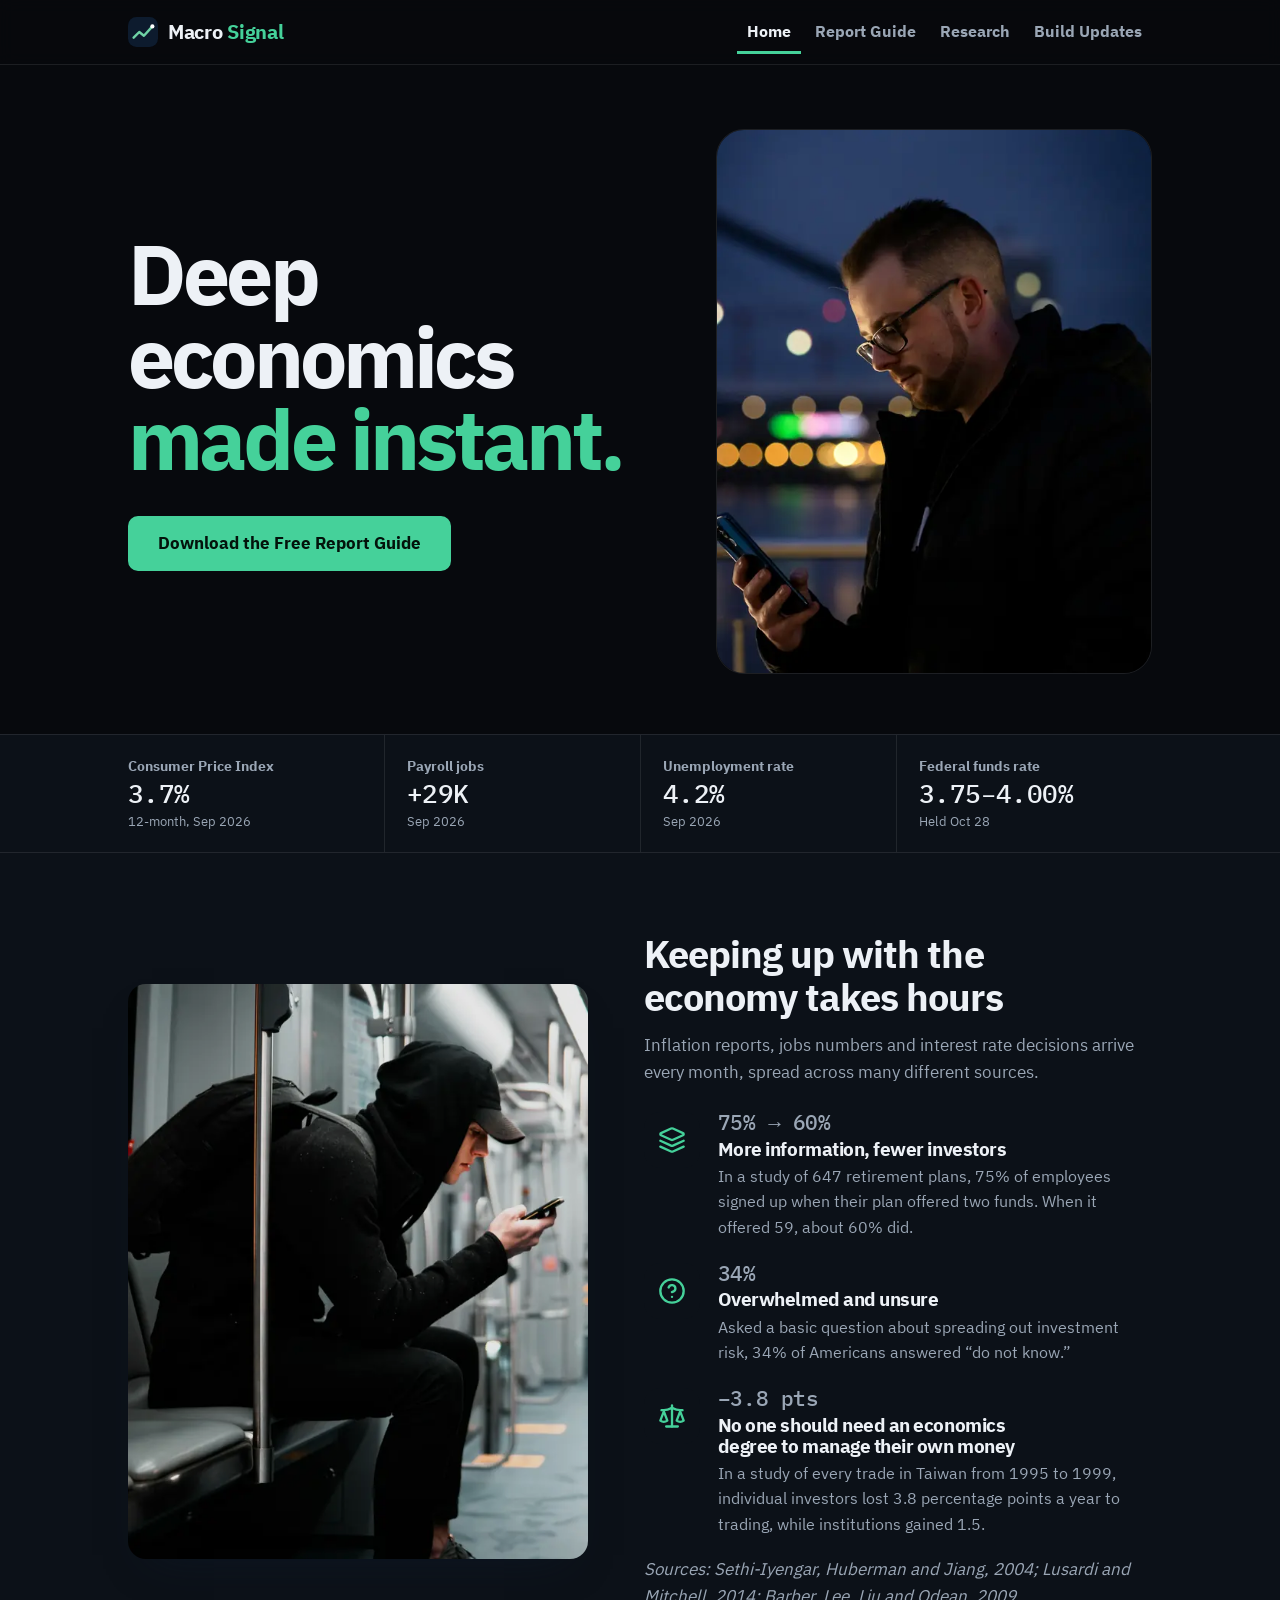
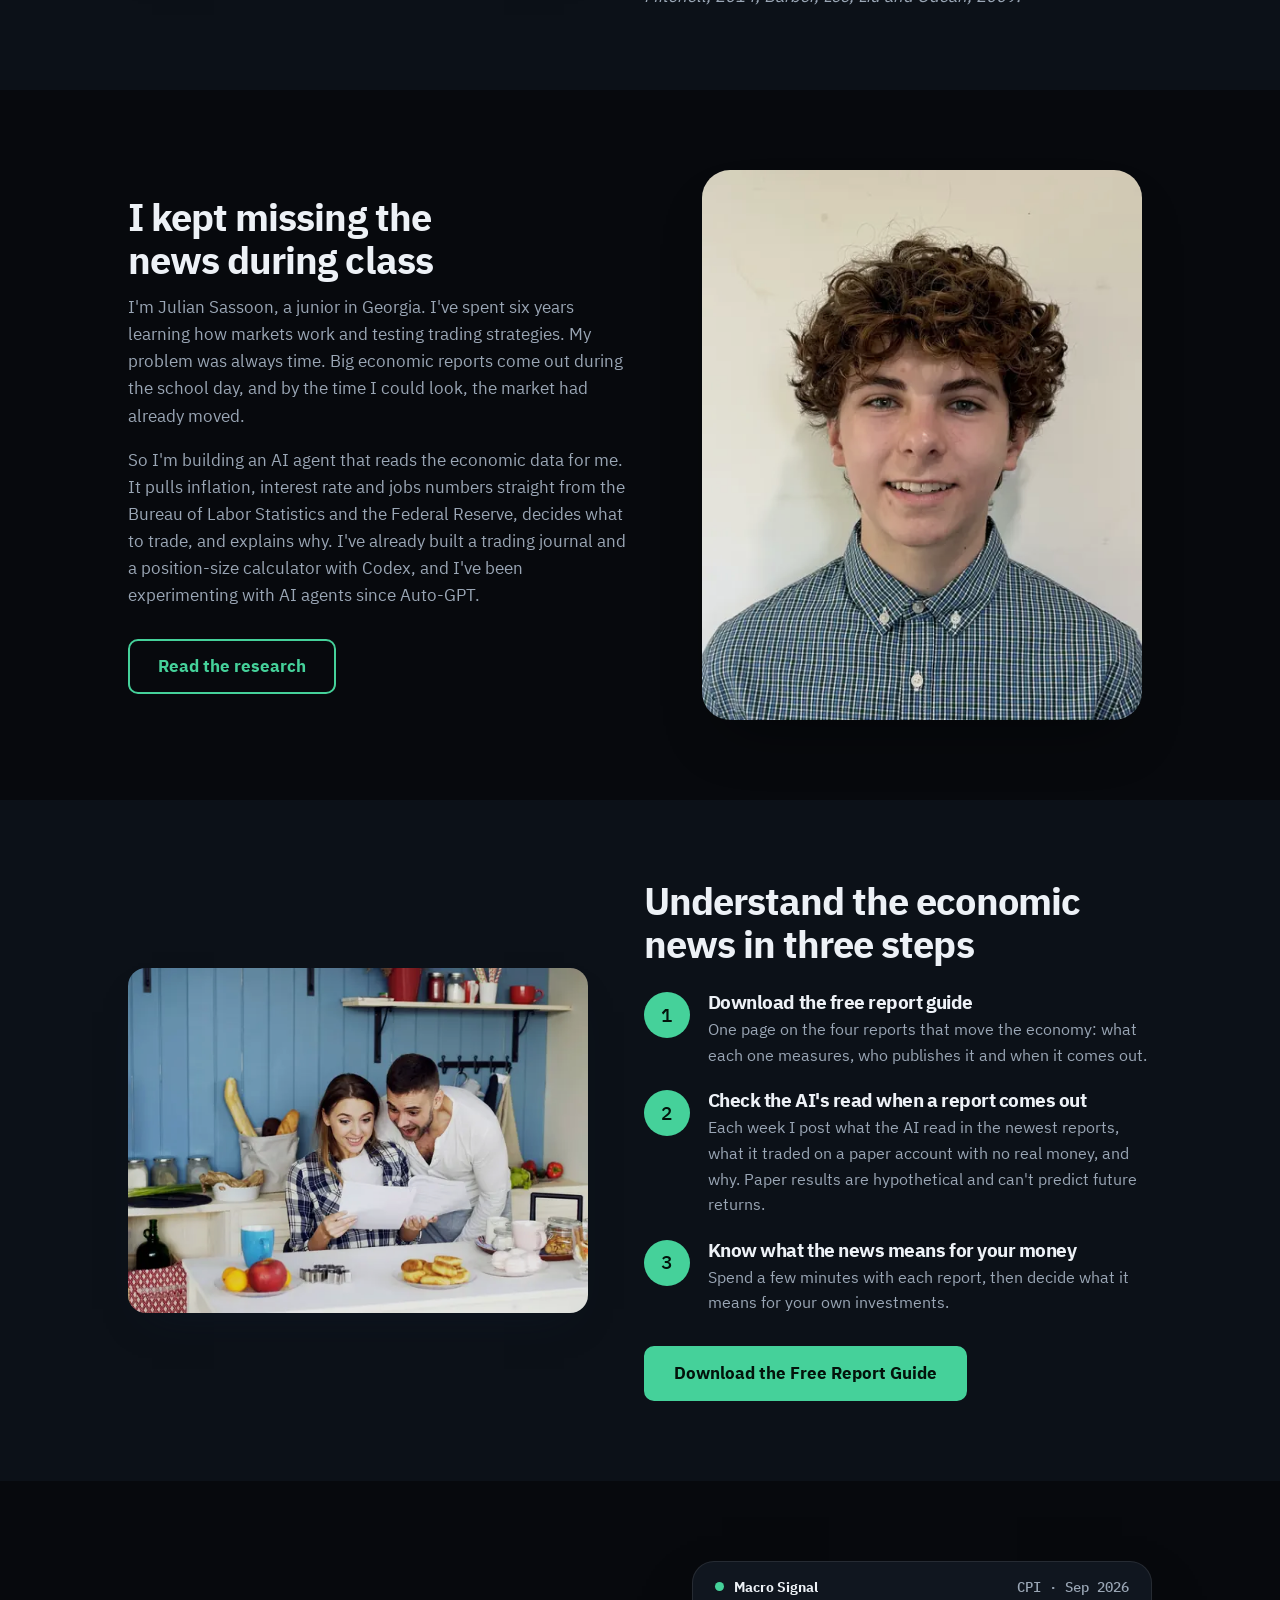
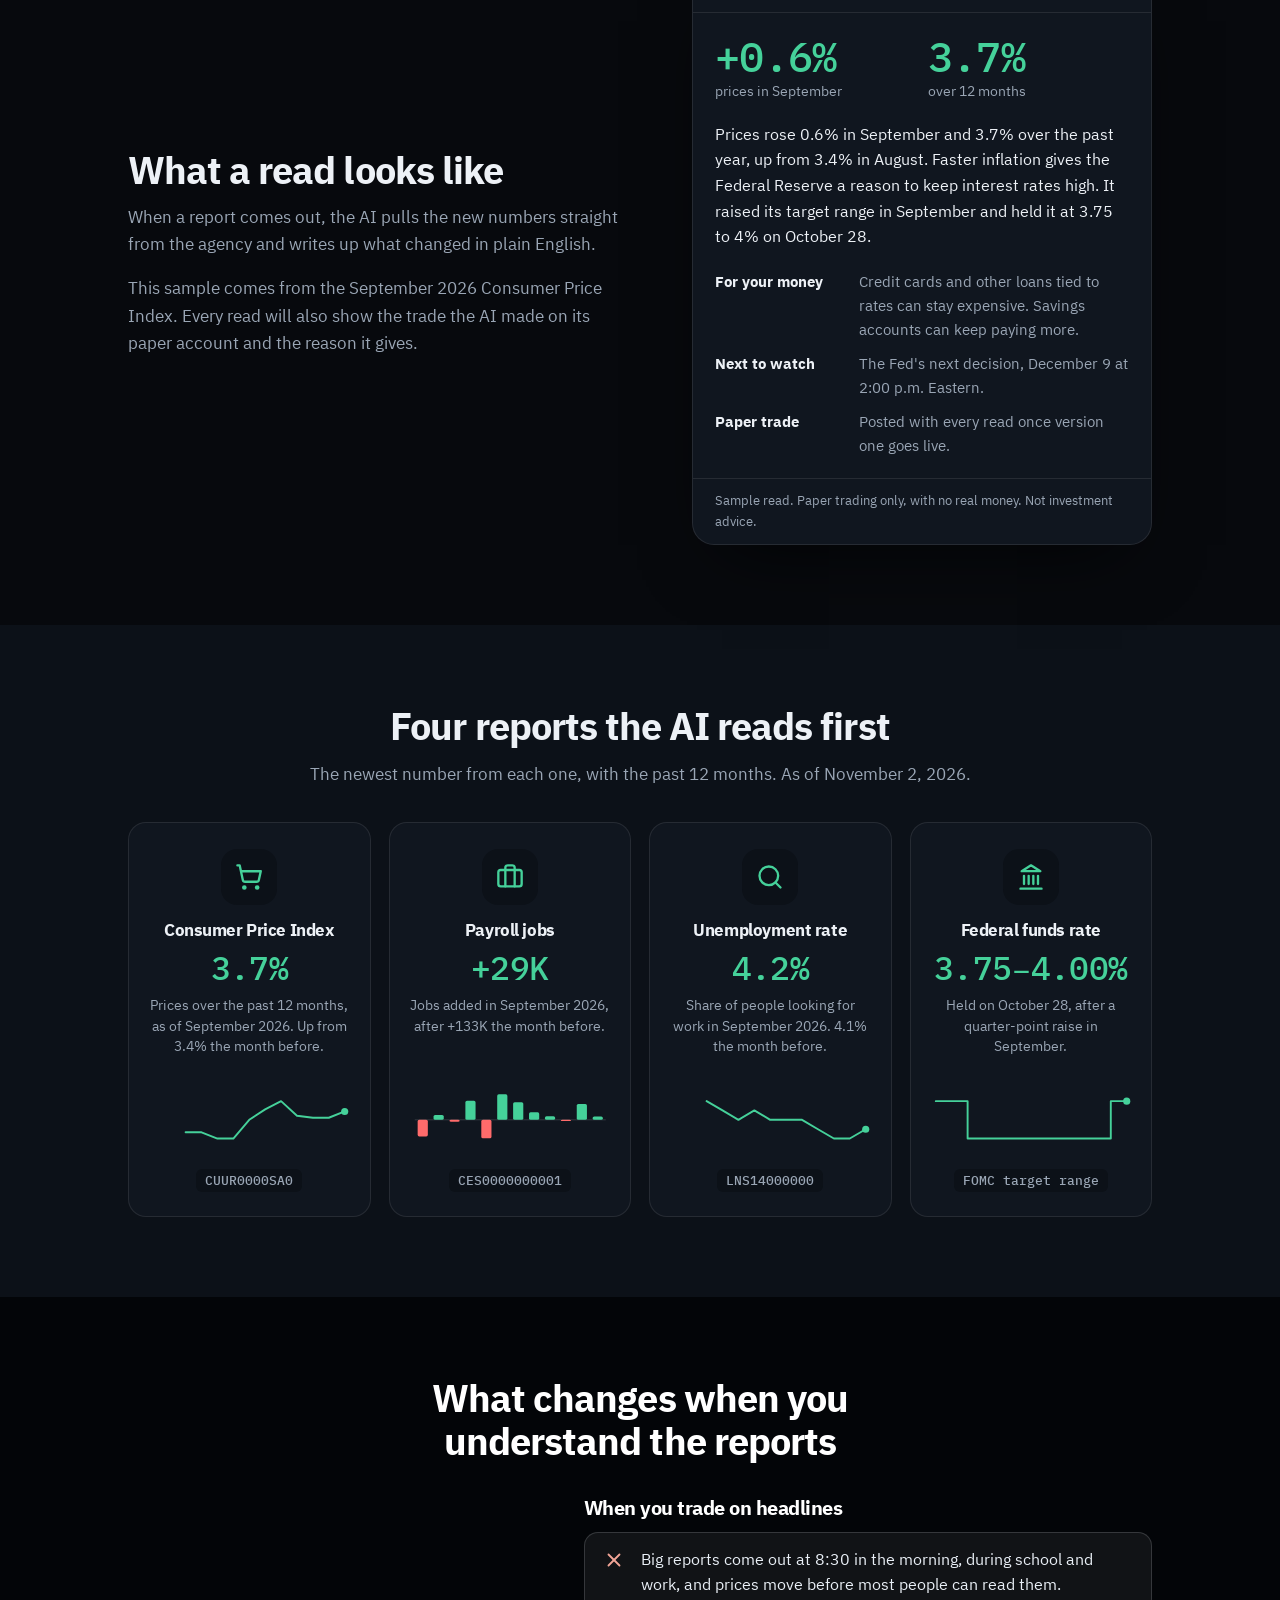
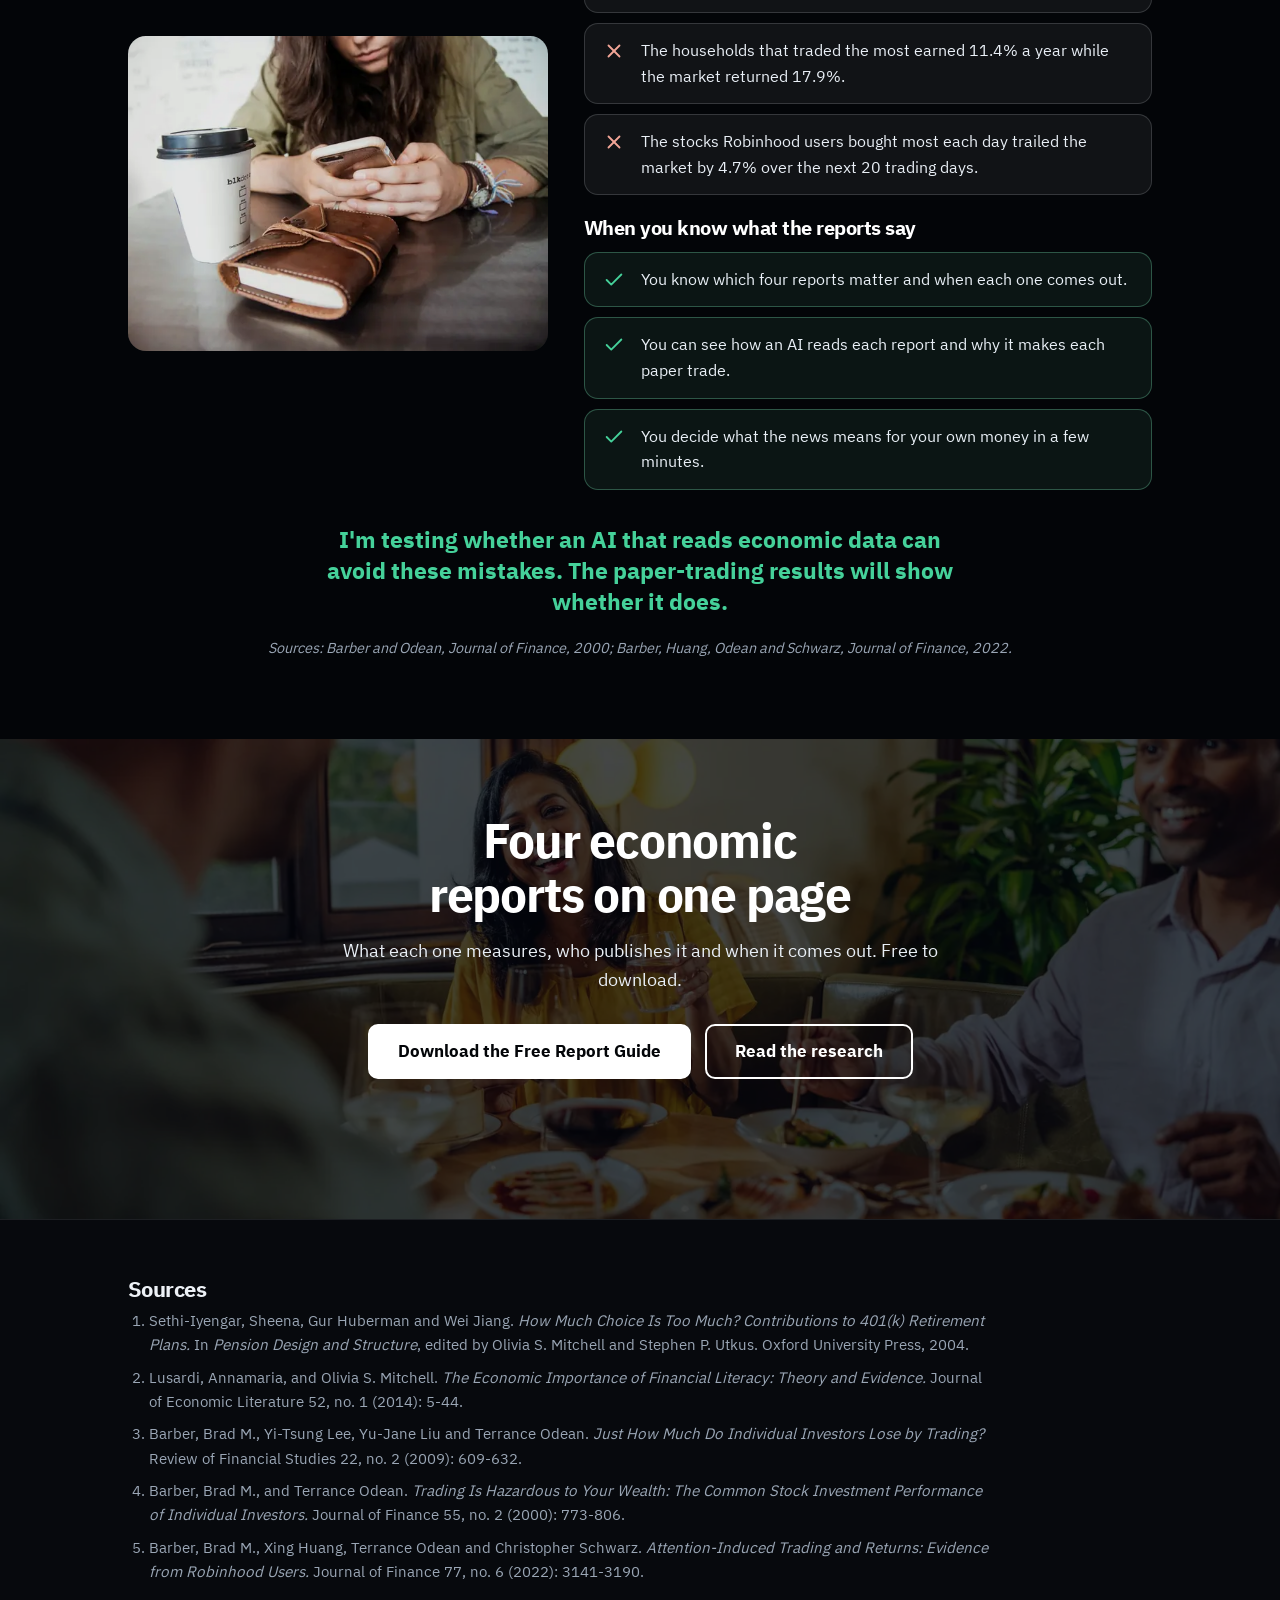
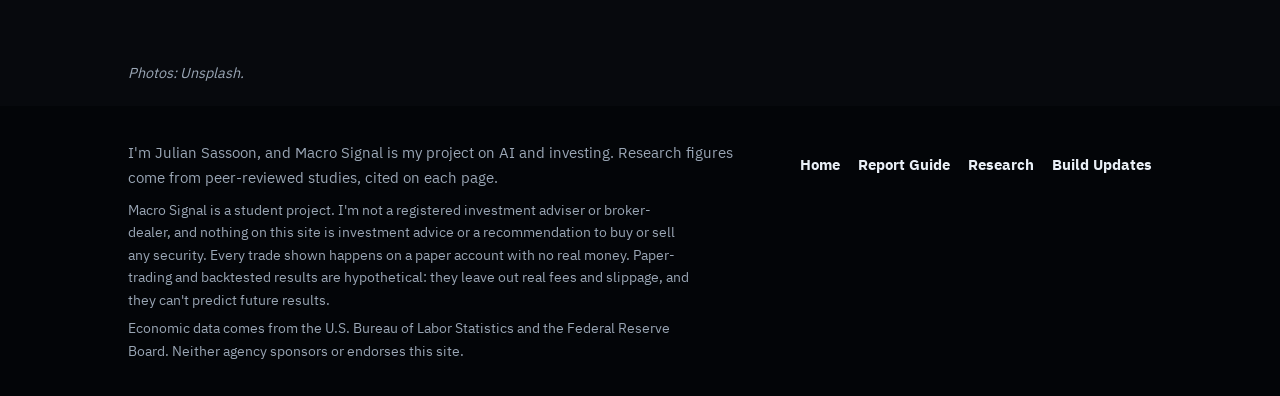
==== commit b6ad527c: "Tagline: Deep economics made instant; subway photo for the problem; alternate section photos Co-Auth" ====
--- a/index.html
+++ b/index.html
@@ -17,14 +17,14 @@
 <meta property="og:image" content="https://odyssey-jotun.github.io/macro-signal/images/og.jpg">
 <meta property="og:image:width" content="1200">
 <meta property="og:image:height" content="630">
-<meta property="og:image:alt" content="Economic news made simple. An AI that explains the economic reports in plain English.">
+<meta property="og:image:alt" content="Deep economics made instant. An AI that explains the economic reports in plain English.">
 <meta name="twitter:card" content="summary_large_image">
 <link rel="icon" href="favicon.svg" type="image/svg+xml">
 <link rel="preload" as="image" type="image/webp" media="(min-width: 861px)" href="images/hero-900.webp" imagesrcset="images/hero-600.webp 600w, images/hero-900.webp 900w, images/hero-1200.webp 1200w" imagesizes="460px" fetchpriority="high">
 <link rel="preload" as="image" type="image/webp" media="(max-width: 860px)" href="images/hero-m-900.webp" imagesrcset="images/hero-m-600.webp 600w, images/hero-m-900.webp 900w" imagesizes="100vw" fetchpriority="high">
 <link rel="preload" href="fonts/plex-sans-700.woff2" as="font" type="font/woff2" crossorigin>
 <style>@font-face{font-family:'IBM Plex Sans';font-style:normal;font-weight:400;font-display:swap;src:url(fonts/plex-sans-400.woff2) format('woff2')}@font-face{font-family:'IBM Plex Sans';font-style:normal;font-weight:700;font-display:swap;src:url(fonts/plex-sans-700.woff2) format('woff2')}@font-face{font-family:'IBM Plex Mono';font-style:normal;font-weight:500;font-display:swap;src:url(fonts/plex-mono-500.woff2) format('woff2')}:root{--bg:#07090D;--bg-alt:#0C1118;--card:#10161F;--ink:#EDF1F6;--ink-soft:#9AA6B5;--primary:#45D19A;--primary-dk:#030508;--blue:#7BE3B9;--mint:#45D19A;--red:#FF6B6B;--btn-ink:#03130B;--on-dark:#E9EFF6;--on-dark-soft:#9AA6B5;--line:rgba(255,255,255,0.09);--radius:18px;--radius-lg:28px;--wrap:1080px;--flow-tight:0.32em;--flow-block:44px;--flow-section:80px}*{box-sizing:border-box}html{scroll-behavior:smooth;scroll-padding-top:84px}@media (prefers-reduced-motion:reduce){html{scroll-behavior:auto}*{animation-duration:0.001ms !important;transition-duration:0.001ms !important}}body{margin:0;background:var(--bg);color:var(--ink);font-family:'IBM Plex Sans',ui-sans-serif,system-ui,-apple-system,'Segoe UI',sans-serif;font-size:18px;line-height:1.6;-webkit-font-smoothing:antialiased}h1,h2,h3{font-weight:700;line-height:1.12;margin:0 0 var(--flow-tight);color:var(--ink);letter-spacing:-0.025em;text-wrap:balance}p{margin:0 0 1em}p:last-child{margin-bottom:0}a{color:inherit}img{max-width:100%;height:auto}.wrap{max-width:var(--wrap);margin:0 auto;padding:0 28px}.skip{position:absolute;left:-9999px;top:10px;background:var(--card);color:var(--ink);padding:12px 18px;border-radius:10px;z-index:100;text-decoration:none;font-weight:700;border:2px solid var(--primary)}.skip:focus{left:16px}a:focus-visible{outline:3px solid var(--blue);outline-offset:3px;border-radius:4px}nav.site{position:sticky;top:0;z-index:20;background:rgba(7,9,13,0.86);backdrop-filter:blur(8px);border-bottom:1px solid var(--line)}nav.site .wrap{display:flex;align-items:center;justify-content:space-between;gap:4px 20px;padding-top:10px;padding-bottom:10px;flex-wrap:wrap}.wordmark{display:inline-flex;align-items:center;gap:10px;font-weight:700;font-size:1.24rem;letter-spacing:-0.015em;color:var(--ink);text-decoration:none;white-space:nowrap;min-height:44px}.wordmark .mark{width:30px;height:30px;flex:none}.wordmark .last{color:var(--primary)}nav.site ul{list-style:none;display:flex;align-items:center;gap:4px;margin:0;padding:0;font-size:0.98rem;font-weight:600}nav.site ul a{text-decoration:none;color:var(--ink-soft);display:inline-flex;align-items:center;min-height:44px;padding:0 10px;white-space:nowrap;transition:color 0.15s ease}nav.site ul a:hover{color:var(--blue)}nav.site ul a[aria-current="page"]{color:var(--ink);box-shadow:inset 0 -3px 0 var(--primary)}.btn{display:inline-flex;align-items:center;justify-content:center;text-align:center;min-height:52px;padding:12px 28px;background:var(--primary);color:var(--btn-ink);text-decoration:none;font-weight:700;font-size:1.04rem;border-radius:10px;border:2px solid var(--primary);transition:background 0.18s ease,color 0.18s ease,border-color 0.18s ease}.btn:hover{background:var(--blue);border-color:var(--blue)}.btn.light{background:#FFFFFF;border-color:#FFFFFF;color:var(--primary-dk)}.btn.light:hover{background:var(--mint);border-color:var(--mint)}.btn-row{display:flex;gap:14px;flex-wrap:wrap;align-items:center;justify-content:center;margin-top:30px}section{padding:var(--flow-section) 0}.band{background:var(--bg-alt)}.section-head{max-width:720px;margin-bottom:34px}.section-head.center{text-align:center;margin-left:auto;margin-right:auto}h2{font-size:clamp(1.75rem,3.2vw,2.4rem)}.section-head p{color:var(--ink-soft);font-size:1.08rem}@keyframes rise{from{opacity:0;transform:translateY(18px)}to{opacity:1;transform:none}}.portrait{margin:0;aspect-ratio:4/5;border-radius:var(--radius-lg);overflow:hidden;width:100%;max-width:440px;justify-self:center;box-shadow:0 30px 60px -24px rgba(0,0,0,0.45)}.portrait img{display:block;width:100%;height:100%;object-fit:cover}.page-hero{padding:60px 0 64px}.page-hero h1{font-size:clamp(2.1rem,4.4vw,3.1rem)}.page-hero .lede{font-size:1.14rem;color:var(--ink-soft);margin-top:8px;max-width:34em}.page-hero .btn-row{justify-content:flex-start}.split{display:grid;grid-template-columns:1.05fr 0.95fr;gap:56px;align-items:center}.split.flip{grid-template-columns:0.95fr 1.05fr}.split p{color:var(--ink-soft);font-size:1.06rem}.photo{margin:0;border-radius:var(--radius);overflow:hidden;aspect-ratio:4/3;background:var(--bg-alt);box-shadow:0 20px 40px -24px rgba(13,27,46,0.55)}.photo img{display:block;width:100%;height:100%;object-fit:cover}.icon{width:56px;height:56px;border-radius:16px;background:var(--bg-alt);color:var(--primary);display:flex;align-items:center;justify-content:center;margin:0 auto 16px}.icon svg{width:28px;height:28px}.punch{font-weight:700;font-size:clamp(1.2rem,2.2vw,1.45rem);line-height:1.35;text-align:center;color:var(--primary);max-width:720px;margin:var(--flow-block) auto 0}.after{background:var(--primary-dk);color:var(--on-dark)}.after h2,.after h3{color:#FFFFFF}.after .section-head p{color:var(--on-dark-soft)}.after .cite-line{color:var(--on-dark-soft);text-align:center}.closing{text-align:center}.closing .wrap{max-width:680px}.closing p{color:var(--ink-soft);font-size:1.08rem}.cite-line{font-size:0.9rem;color:var(--ink-soft);font-style:italic;margin-top:18px}.refs{padding:56px 0;border-top:1px solid var(--line)}.refs h2{font-size:1.4rem}.refs ol{max-width:860px;margin:0;padding-left:1.3rem;display:grid;gap:8px;font-size:0.95rem;color:var(--ink-soft)}footer{background:var(--primary-dk);color:var(--on-dark-soft);padding:34px 0;font-size:0.95rem}footer .wrap{display:flex;justify-content:space-between;align-items:center;flex-wrap:wrap;gap:10px 24px}footer p{margin:0;max-width:40em}footer ul{list-style:none;display:flex;flex-wrap:wrap;gap:0 18px;margin:0;padding:0;font-weight:600}footer ul a{display:inline-flex;align-items:center;min-height:44px;color:var(--on-dark);text-decoration:none}footer ul a:hover{color:var(--mint)}@media (max-width:860px){.split,.split.flip{grid-template-columns:1fr;gap:30px}.split>.portrait,.split>.photo{order:-1}.page-hero .portrait{max-width:340px}}@media (max-width:620px){:root{--flow-section:56px;--flow-block:34px}body{font-size:17px}.wrap{padding:0 20px}.page-hero{padding:28px 0 44px}.btn-row .btn{width:100%}.wordmark{font-size:1.14rem}nav.site ul li:first-child{display:none}nav.site ul{margin-left:-8px;font-size:0.94rem}nav.site ul a{padding:0 8px}}.note{max-width:680px;margin:0 auto;text-align:center;background:var(--card);border:1px dashed rgba(69,209,154,0.4);border-radius:var(--radius);padding:28px 26px}.note p{color:var(--ink-soft)}footer .disclaimer{flex-basis:100%;font-size:0.88rem;color:var(--on-dark-soft)}.banner{position:relative;background:var(--primary-dk);color:var(--on-dark);overflow:hidden;min-height:min(640px,76vh);display:flex;align-items:center}.banner picture,.banner img{position:absolute;inset:0;width:100%;height:100%}.banner img{object-fit:cover;object-position:62% 35%}.banner::before{content:"";position:absolute;inset:0;z-index:1;background:linear-gradient(90deg,rgba(13,27,46,0.95) 0%,rgba(13,27,46,0.88) 30%,rgba(13,27,46,0.4) 48%,rgba(13,27,46,0) 60%)}.banner .wrap{position:relative;z-index:2;width:100%;padding-top:56px;padding-bottom:56px}.banner-text{max-width:520px;text-align:center}.banner h1{color:#FFFFFF;font-size:clamp(2.6rem,5vw,4.2rem)}.banner h1 span{display:block;color:var(--mint)}@media (prefers-reduced-motion:no-preference){.banner-text{animation:rise 0.7s cubic-bezier(.2,.7,.2,1) 0.1s both}}@media (max-width:860px){.banner{display:block;min-height:0}.banner picture,.banner img{position:static;display:block;height:auto;aspect-ratio:4/3}.banner::before{display:none}.banner .wrap{padding-top:30px;padding-bottom:44px}.banner-text{max-width:none}}.punch.test{color:var(--mint);max-width:640px;margin-top:34px}.note .small{font-size:0.9rem;margin-top:12px}footer .disclaimer + .disclaimer{margin-top:-4px}.reports{display:grid;grid-template-columns:1fr 1fr;gap:22px}.report{background:var(--card);border:1px solid var(--line);border-radius:var(--radius);overflow:hidden;scroll-margin-top:90px}.report-body{padding:26px 28px 26px}.report .card-photo{aspect-ratio:16/9}.report .icon{margin-top:-54px;position:relative;border:4px solid var(--card);width:64px;height:64px}.report h3{font-size:1.3rem;text-align:center}.report .series-id{text-align:center;margin:4px 0 14px}.report .series-id code{font-family:'IBM Plex Mono',ui-monospace,monospace;font-weight:500;font-size:0.9rem;color:var(--primary);background:var(--bg-alt);border-radius:6px;padding:3px 9px}.report>p{color:var(--ink-soft);font-size:1rem}.report dl{margin:16px 0 0;padding-top:14px;border-top:1px solid var(--line);display:grid;grid-template-columns:auto 1fr;gap:8px 14px;font-size:0.96rem}.report dt{font-weight:700;color:var(--ink)}.report dd{margin:0;color:var(--ink-soft)}.print-note{text-align:center;font-size:0.9rem;color:var(--ink-soft);font-style:italic;margin:26px auto 0;max-width:760px}@media (max-width:620px){.reports{grid-template-columns:1fr}.report dl{grid-template-columns:1fr;gap:2px}.report dd{margin-bottom:8px}}@media print{@page{size:letter;margin:0.45in 0.55in}:root{--bg:#FFFFFF;--bg-alt:#EEF3F8;--card:#FFFFFF;--ink:#0C1726;--ink-soft:#435063;--primary:#1D4F86;--line:rgba(12,23,38,0.12)}body{font-size:10.5pt;background:#FFFFFF}nav.site,footer,.skip,.page-hero .photo,.btn-row,.closing-banner,.card-photo,.refs{display:none !important}.page-hero{padding:0 0 18pt}.page-hero .wrap,.page-hero .split{display:block;padding:0}.page-hero h1{font-size:23pt}.page-hero .lede{font-size:11pt;margin:4pt 0 0;max-width:none}section{padding:0}.band{background:none}.wrap{padding:0;max-width:none}.reports{gap:16pt}.report{break-inside:avoid;border-color:#BFCBD9;border-radius:12px}.report-body{padding:15pt 15pt}.report .icon{width:32px;height:32px;border-radius:9px;margin:0 auto 5pt;border:0}.report .icon svg{width:17px;height:17px}.report h3{font-size:13.5pt}.report .series-id{margin:2pt 0 7pt}.report .series-id code{font-size:8.5pt}.report>p{font-size:10.4pt;line-height:1.45}.report dl{font-size:9.4pt;line-height:1.4;margin-top:8pt;padding-top:8pt;gap:4pt 10pt}.report dl{grid-template-columns:74pt 1fr}.print-note{font-size:9pt;margin-top:18pt}}.lead{font-size:1.12rem;color:var(--ink-soft)}.btn-row.start{justify-content:flex-start}.btn.ghost{background:transparent;color:var(--primary)}.btn.ghost:hover{background:var(--primary);color:var(--btn-ink);border-color:var(--primary)}.btn.ghost-light{background:transparent;color:#FFFFFF;border-color:#FFFFFF}.btn.ghost-light:hover{background:#FFFFFF;color:var(--primary-dk)}.cite-line.center{text-align:center}.n{font-family:'IBM Plex Mono',ui-monospace,monospace;font-weight:500;letter-spacing:-0.02em;color:var(--primary)}.points,.statlist,.steps-list{list-style:none;margin:26px 0 0;padding:0;display:grid;gap:22px}.points li{display:grid;grid-template-columns:56px 1fr;gap:18px;align-items:start}.points .icon{margin:0}.points .n{font-size:1.3rem;line-height:1.1;margin:0 0 4px}.points h3,.statlist h3,.steps-list h3{font-size:1.18rem;margin-bottom:4px}.split .points p:not(.n),.split .statlist p:not(.n),.split .steps-list p{font-size:1rem;color:var(--ink-soft);margin:0}.statlist li{display:grid;grid-template-columns:150px 1fr;gap:18px;align-items:start;padding-bottom:20px;border-bottom:1px solid var(--line)}.statlist li:last-child{border-bottom:0;padding-bottom:0}.split .statlist .n{font-size:1.7rem;line-height:1.1;margin:0;color:var(--primary)}.steps-list{counter-reset:step}.steps-list li{display:grid;grid-template-columns:46px 1fr;gap:18px;align-items:start;counter-increment:step}.steps-list li:before{content:counter(step);display:flex;align-items:center;justify-content:center;width:46px;height:46px;border-radius:50%;background:var(--primary);color:var(--btn-ink);font-family:'IBM Plex Mono',ui-monospace,monospace;font-weight:500;font-size:1.2rem}.pcards{display:grid;grid-template-columns:repeat(4,1fr);gap:22px}.pcard{background:var(--card);border:1px solid var(--line);border-radius:var(--radius);overflow:hidden;text-decoration:none;color:inherit;display:flex;flex-direction:column;transition:border-color 0.15s ease,transform 0.2s ease}a.pcard:hover{border-color:var(--blue);transform:translateY(-3px)}a.pcard:hover h3{color:var(--blue)}.card-photo{margin:0;aspect-ratio:4/3;overflow:hidden;background:var(--bg-alt)}.card-photo img{display:block;width:100%;height:100%;object-fit:cover}.pcard-body{padding:18px 18px 22px;text-align:center}.pcard-body h3{font-size:1.16rem}.pcard-body p{font-size:0.98rem;color:var(--ink-soft)}.pcard .tag{margin:0 0 8px}.pcard .tag code,.report .series-id code{font-family:'IBM Plex Mono',ui-monospace,monospace;font-weight:500;font-size:0.86rem;color:var(--primary);background:var(--bg-alt);border-radius:6px;padding:3px 9px}.stakes-split{display:grid;grid-template-columns:0.85fr 1.15fr;gap:36px;align-items:center}.stakes{display:grid;gap:22px}.stake h3{font-size:1.26rem;margin-bottom:12px}.outcomes{list-style:none;margin:0;padding:0;display:grid;gap:10px}.outcomes li{display:grid;grid-template-columns:24px 1fr;gap:14px;align-items:start;background:rgba(255,255,255,0.06);border:1px solid rgba(233,239,246,0.16);border-radius:14px;padding:14px 18px;color:var(--on-dark);font-size:1rem}.outcomes svg{width:22px;height:22px;margin-top:2px;color:#F2A597}.stake.good .outcomes svg{color:var(--mint)}.stake.good .outcomes li{background:rgba(111,211,166,0.08);border-color:rgba(111,211,166,0.34)}.after .photo{box-shadow:none}.chart{background:var(--card);border:1px solid var(--line);border-radius:var(--radius);padding:24px 26px;margin:22px 0}.chart h3{font-size:1.12rem;margin-bottom:14px}.bars{display:grid;gap:12px}.barline{display:grid;grid-template-columns:130px 1fr;gap:12px;align-items:center;font-size:0.94rem;font-weight:600;color:var(--ink-soft)}.track{height:38px;background:var(--bg-alt);border-radius:6px}.bar{display:flex;align-items:center;justify-content:flex-end;height:100%;padding-right:10px;border-radius:6px;color:#FFFFFF;font-family:'IBM Plex Mono',ui-monospace,monospace;font-weight:500;min-width:64px}.bar.hi{background:var(--red)}.bar.lo{background:var(--primary);color:var(--btn-ink)}.chart .cite-line{margin-top:14px}.split p.after-chart{margin-top:0}.closing-banner{min-height:480px;aspect-ratio:8/3;align-items:flex-end}.closing-banner::before{background:rgba(4,6,9,0.74)}.closing-banner img{object-position:50% 0}.closing-banner .wrap{padding-bottom:60px}.closing-banner .banner-text{margin:0 auto;max-width:640px}.closing-banner h2{color:#FFFFFF;font-size:clamp(2rem,3.8vw,3rem)}.closing-banner p{color:var(--on-dark);font-size:1.12rem}.credits{padding:22px 0;border-top:0}.credits .cite-line{margin:0}.photo.tall{aspect-ratio:4/5;max-width:460px;width:100%;justify-self:center}@media (max-width:1000px){.pcards{grid-template-columns:repeat(2,1fr)}}@media (max-width:860px){.stakes-split{grid-template-columns:1fr}.statlist li{grid-template-columns:1fr;gap:6px}.closing-banner{aspect-ratio:auto;min-height:0}.closing-banner .wrap{padding-top:30px;padding-bottom:44px}.photo.tall{aspect-ratio:4/3;max-width:none}}@media (max-width:620px){.pcards{gap:12px}.pcard-body{padding:12px 10px 14px}.pcard-body h3{font-size:1rem}.pcard-body p{font-size:0.88rem;line-height:1.45}.pcard .tag code{font-size:0.7rem;padding:2px 6px}.barline{grid-template-columns:1fr;gap:4px}.chart{padding:20px 18px}.btn-row.start{justify-content:center}}.hero{padding:64px 0 60px}.hero .split{grid-template-columns:1.1fr 0.9fr}.hero h1{font-size:clamp(3rem,6.6vw,5.4rem);line-height:0.98;letter-spacing:-0.045em}.hero h1 span{display:block;color:var(--mint)}.hero .btn-row{margin-top:36px}.hero-photo{margin:0;aspect-ratio:4/5;width:100%;max-width:460px;justify-self:end;border-radius:var(--radius-lg);overflow:hidden;border:1px solid var(--line)}.hero-photo img{display:block;width:100%;height:100%;object-fit:cover}@media (prefers-reduced-motion:no-preference){.hero-copy{animation:rise 0.7s cubic-bezier(.2,.7,.2,1) 0.1s both}}.tape{padding:0;background:var(--bg-alt);border-top:1px solid var(--line);border-bottom:1px solid var(--line)}.tape ul{list-style:none;margin:0 auto;display:grid;grid-template-columns:repeat(4,1fr)}.tape li{display:flex;flex-direction:column;gap:2px;padding:20px 22px;border-left:1px solid var(--line)}.tape li:first-child{border-left:0;padding-left:0}.t-name{font-size:0.86rem;font-weight:700;color:var(--ink-soft)}.t-num{font-size:1.6rem;line-height:1.2;color:var(--ink)}.t-note{font-size:0.82rem;color:var(--ink-soft)}.dcards{display:grid;grid-template-columns:repeat(4,1fr);gap:18px}.dcard{display:flex;flex-direction:column;align-items:center;text-align:center;background:var(--card);border:1px solid var(--line);border-radius:var(--radius);padding:26px 20px 22px;text-decoration:none;color:inherit;transition:border-color 0.15s ease,transform 0.2s ease}a.dcard:hover{border-color:var(--primary);transform:translateY(-3px)}.dcard h3{font-size:1.06rem;margin-bottom:10px}.dcard .big{font-size:clamp(1.7rem,2.6vw,2.2rem);line-height:1.1;margin:0 0 8px;white-space:nowrap}.dnote{font-size:0.9rem;line-height:1.45;color:var(--ink-soft);flex:1}.spark{display:block;width:100%;height:auto;margin:16px 0 14px;color:var(--primary)}.spark .axis{stroke:rgba(255,255,255,0.18);stroke-width:1}.spark .up{fill:var(--primary)}.spark .down{fill:var(--red)}.dcard .tag{margin:0}.dcard .tag code{font-family:'IBM Plex Mono',ui-monospace,monospace;font-weight:500;font-size:0.8rem;color:var(--ink-soft);background:var(--bg-alt);border-radius:6px;padding:3px 9px}.readcard{background:var(--card);border:1px solid var(--line);border-radius:22px;overflow:hidden;box-shadow:0 30px 70px -30px rgba(0,0,0,0.8)}.readcard header{display:flex;align-items:center;gap:10px;padding:14px 22px;border-bottom:1px solid var(--line);font-size:0.88rem}.readcard .live{width:9px;height:9px;border-radius:50%;background:var(--primary);flex:none}.rc-brand{font-weight:700}.rc-src{margin-left:auto;font-family:'IBM Plex Mono',ui-monospace,monospace;color:var(--ink-soft)}.rc-figs{display:grid;grid-template-columns:1fr 1fr;gap:12px;padding:22px 22px 4px}.rc-figs .n{font-size:clamp(2rem,3.4vw,2.6rem);line-height:1.05;margin:0}.rc-figs p:not(.n){font-size:0.9rem;color:var(--ink-soft)}.split .rc-body{padding:16px 22px 4px;margin:0;color:var(--ink);font-size:1rem}.readcard dl{margin:0;padding:16px 22px 20px;display:grid;grid-template-columns:128px 1fr;gap:10px 16px;font-size:0.94rem}.readcard dt{font-weight:700;color:var(--ink)}.readcard dd{margin:0;color:var(--ink-soft)}.readcard footer{background:none;padding:12px 22px;border-top:1px solid var(--line);font-size:0.8rem;color:var(--ink-soft)}@media (max-width:1000px){.dcards{grid-template-columns:repeat(2,1fr)}}@media (max-width:860px){.hero{padding:20px 0 40px}.hero .split{grid-template-columns:1fr;gap:26px}.hero-photo{order:-1;aspect-ratio:4/3;max-width:none;justify-self:stretch}.hero-copy{text-align:center}.hero .btn-row{justify-content:center;margin-top:26px}.tape ul{grid-template-columns:1fr 1fr}.tape li{padding:16px 0 16px 16px}.tape li:nth-child(odd){border-left:0;padding-left:0}.tape li:nth-child(n+3){border-top:1px solid var(--line)}}@media (max-width:620px){.dcards{gap:12px}.dcard{padding:18px 12px 16px}.dcard .icon{width:44px;height:44px;border-radius:12px;margin-bottom:10px}.dcard .icon svg{width:22px;height:22px}.dcard h3{font-size:0.95rem}.dcard .big{font-size:1.3rem}.dnote{font-size:0.8rem}.dcard .tag code{font-size:0.66rem;padding:2px 6px}.t-num{font-size:1.3rem}.readcard dl{grid-template-columns:1fr;gap:2px}.readcard dd{margin-bottom:10px}.readcard header,.rc-figs,.split .rc-body,.readcard dl,.readcard footer{padding-left:18px;padding-right:18px}}.readcard .rc-figs .n{color:var(--primary)}.photo img,.card-photo img,.portrait img{filter:brightness(0.9) saturate(0.94)}@media print{.photo img,.card-photo img,.portrait img{filter:none}}</style>
-<script type="application/ld+json">{"@context":"https://schema.org","@graph":[{"@type":"WebSite","@id":"https://odyssey-jotun.github.io/macro-signal/#site","url":"https://odyssey-jotun.github.io/macro-signal/","name":"Macro Signal","description":"Economic news made simple. An AI that reads the four economic reports that move the market and explains each one in plain English.","author":{"@id":"https://odyssey-jotun.github.io/macro-signal/#julian"},"inLanguage":"en-US"},{"@type":"Person","@id":"https://odyssey-jotun.github.io/macro-signal/#julian","name":"Julian Sassoon","description":"High school junior in Georgia building Macro Signal, an AI agent that reads U.S. economic data and paper trades on it."},{"@type":"WebPage","@id":"https://odyssey-jotun.github.io/macro-signal/#page","url":"https://odyssey-jotun.github.io/macro-signal/","name":"An AI Agent That Reads the Economic News for Investors | Macro Signal","description":"I'm building an AI that reads the four economic reports that move the market the day they come out and explains each one in plain English.","isPartOf":{"@id":"https://odyssey-jotun.github.io/macro-signal/#site"},"author":{"@id":"https://odyssey-jotun.github.io/macro-signal/#julian"},"inLanguage":"en-US","datePublished":"2026-11-01","dateModified":"2026-11-01","image":"https://odyssey-jotun.github.io/macro-signal/images/og.jpg","about":"AI analysis of economic data for everyday investors"}]}</script>
+<script type="application/ld+json">{"@context":"https://schema.org","@graph":[{"@type":"WebSite","@id":"https://odyssey-jotun.github.io/macro-signal/#site","url":"https://odyssey-jotun.github.io/macro-signal/","name":"Macro Signal","description":"Deep economics made instant. An AI that reads the four economic reports that move the market and explains each one in plain English.","author":{"@id":"https://odyssey-jotun.github.io/macro-signal/#julian"},"inLanguage":"en-US"},{"@type":"Person","@id":"https://odyssey-jotun.github.io/macro-signal/#julian","name":"Julian Sassoon","description":"High school junior in Georgia building Macro Signal, an AI agent that reads U.S. economic data and paper trades on it."},{"@type":"WebPage","@id":"https://odyssey-jotun.github.io/macro-signal/#page","url":"https://odyssey-jotun.github.io/macro-signal/","name":"An AI Agent That Reads the Economic News for Investors | Macro Signal","description":"I'm building an AI that reads the four economic reports that move the market the day they come out and explains each one in plain English.","isPartOf":{"@id":"https://odyssey-jotun.github.io/macro-signal/#site"},"author":{"@id":"https://odyssey-jotun.github.io/macro-signal/#julian"},"inLanguage":"en-US","datePublished":"2026-11-01","dateModified":"2026-11-01","image":"https://odyssey-jotun.github.io/macro-signal/images/og.jpg","about":"AI analysis of economic data for everyday investors"}]}</script>
 </head>
 <body>
 
@@ -46,7 +46,7 @@
 <header class="hero">
   <div class="wrap split">
     <div class="hero-copy">
-      <h1>Economic news <span>made simple.</span></h1>
+      <h1>Deep economics <span>made instant.</span></h1>
       <div class="btn-row start"><a href="guide.html" class="btn">Download the Free Report Guide</a></div>
     </div>
     <figure class="hero-photo">
@@ -70,7 +70,7 @@
 
 <section id="problem" class="band">
   <div class="wrap split flip">
-    <figure class="photo tall"><img src="images/newspaper-t-900.webp" srcset="images/newspaper-t-600.webp 600w, images/newspaper-t-900.webp 900w" sizes="(max-width: 860px) calc(100vw - 40px), 520px" width="900" height="1125" alt="A man at a cafe table reading the business section of the newspaper, hand on his chin" loading="lazy" decoding="async"></figure>
+    <figure class="photo tall"><img src="images/subway-t-900.webp" srcset="images/subway-t-600.webp 600w, images/subway-t-900.webp 900w" sizes="(max-width: 860px) calc(100vw - 40px), 520px" width="900" height="1125" alt="A man in a black hoodie and backpack hunched over his phone on an empty subway car" loading="lazy" decoding="async"></figure>
     <div>
       <h2>Keeping up with the economy takes hours</h2>
       <p class="lead">Inflation reports, jobs numbers and interest rate decisions arrive every month, spread across many different sources.</p>
@@ -94,19 +94,20 @@
 </section>
 
 <section id="about">
-  <div class="wrap split flip">
-    <figure class="portrait"><img src="images/julian-800.webp" srcset="images/julian-480.webp 480w, images/julian-680.webp 680w, images/julian-800.webp 800w" sizes="(max-width: 860px) min(calc(100vw - 40px), 340px), 440px" width="800" height="1000" alt="Julian Sassoon in a blue and green checked shirt, smiling against a white wall" loading="lazy" decoding="async"></figure>
+  <div class="wrap split">
     <div>
       <h2>I kept missing the news during class</h2>
       <p>I'm Julian Sassoon, a junior in Georgia. I've spent six years learning how markets work and testing trading strategies. My problem was always time. Big economic reports come out during the school day, and by the time I could look, the market had already moved.</p>
       <p>So I'm building an AI agent that reads the economic data for me. It pulls inflation, interest rate and jobs numbers straight from the Bureau of Labor Statistics and the Federal Reserve, decides what to trade, and explains why. I've already built a trading journal and a position-size calculator with Codex, and I've been experimenting with AI agents since Auto-GPT.</p>
       <div class="btn-row start"><a href="research.html" class="btn ghost">Read the research</a></div>
     </div>
+    <figure class="portrait"><img src="images/julian-800.webp" srcset="images/julian-480.webp 480w, images/julian-680.webp 680w, images/julian-800.webp 800w" sizes="(max-width: 860px) min(calc(100vw - 40px), 340px), 440px" width="800" height="1000" alt="Julian Sassoon in a blue and green checked shirt, smiling against a white wall" loading="lazy" decoding="async"></figure>
   </div>
 </section>
 
 <section id="plan" class="band">
-  <div class="wrap split">
+  <div class="wrap split flip">
+    <figure class="photo"><img src="images/letter-900.webp" srcset="images/letter-600.webp 600w, images/letter-900.webp 900w" sizes="(max-width: 860px) calc(100vw - 40px), 520px" width="900" height="675" alt="A smiling couple reading a page together at their kitchen table over breakfast" loading="lazy" decoding="async"></figure>
     <div>
       <h2>Understand the economic news in three steps</h2>
       <ol class="steps-list">
@@ -116,7 +117,6 @@
       </ol>
       <div class="btn-row start"><a href="guide.html" class="btn">Download the Free Report Guide</a></div>
     </div>
-    <figure class="photo"><img src="images/letter-900.webp" srcset="images/letter-600.webp 600w, images/letter-900.webp 900w" sizes="(max-width: 860px) calc(100vw - 40px), 520px" width="900" height="675" alt="A smiling couple reading a page together at their kitchen table over breakfast" loading="lazy" decoding="async"></figure>
   </div>
 </section>
 
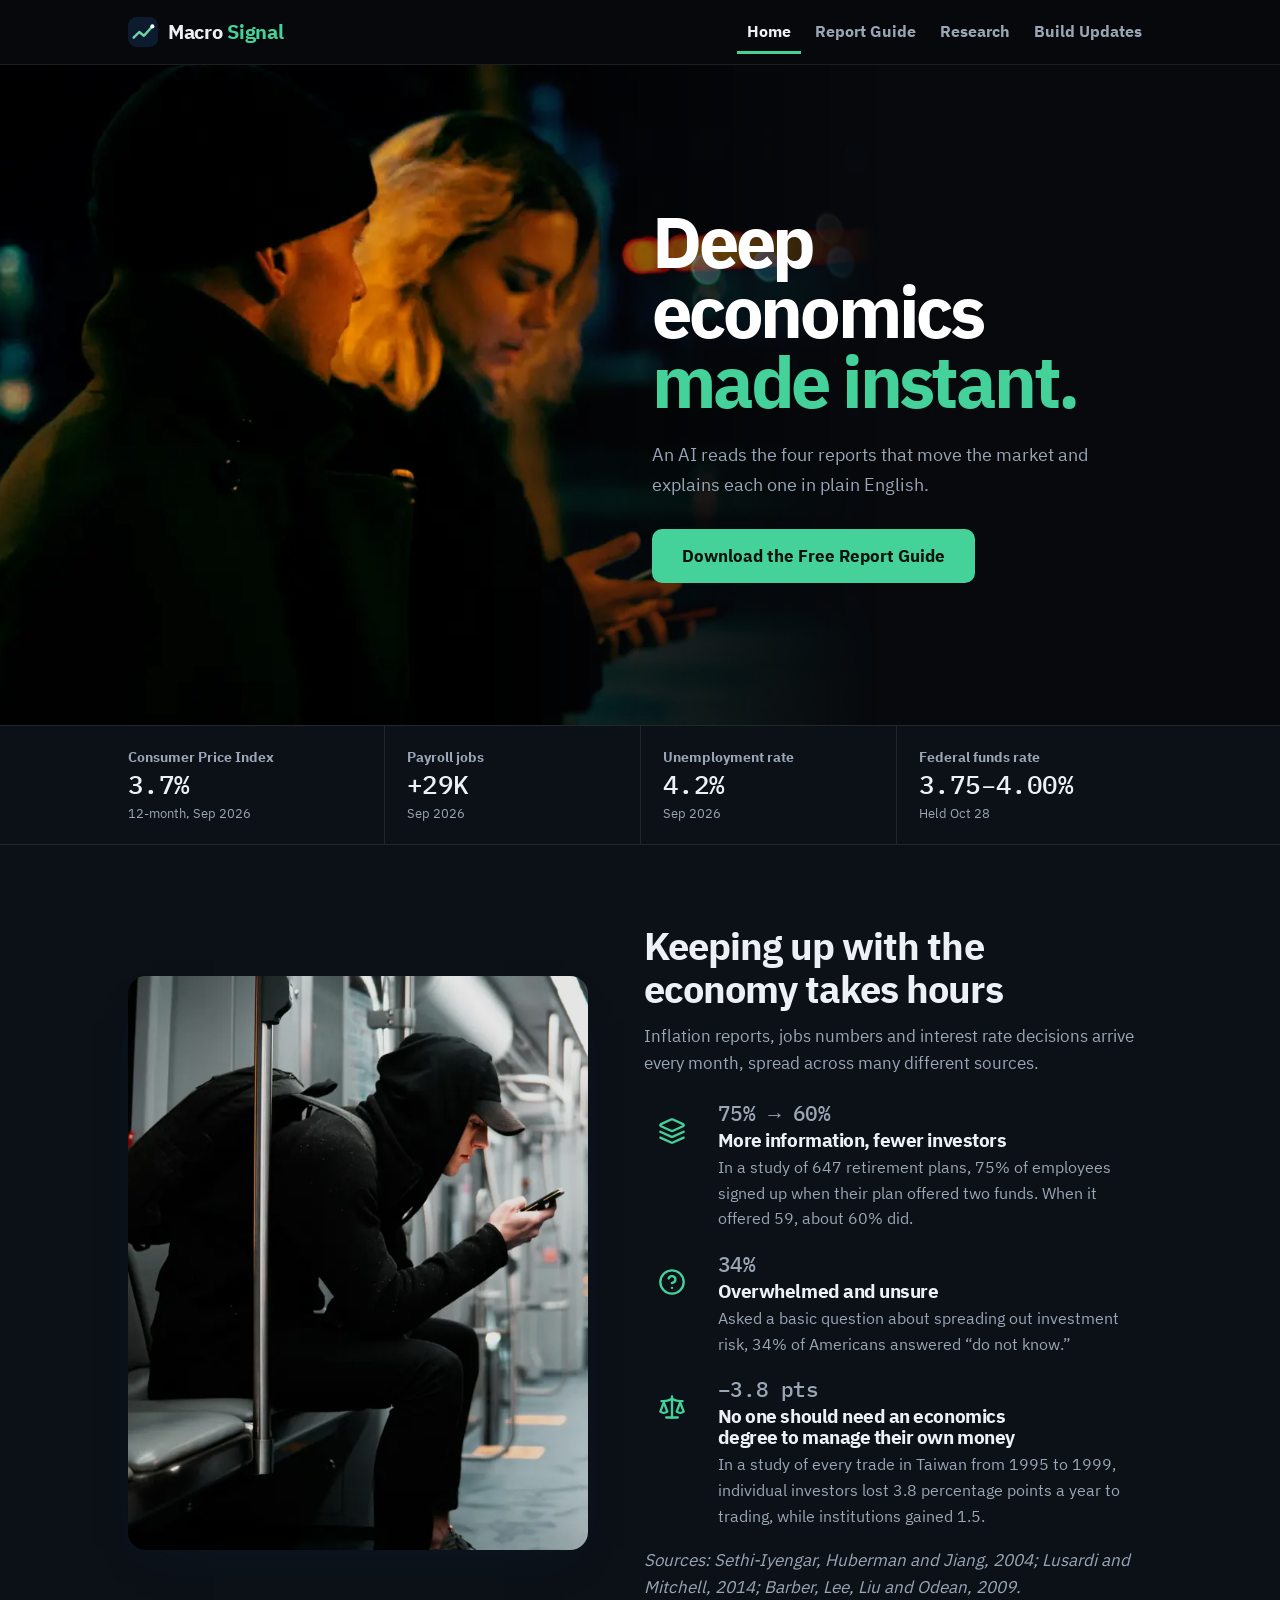
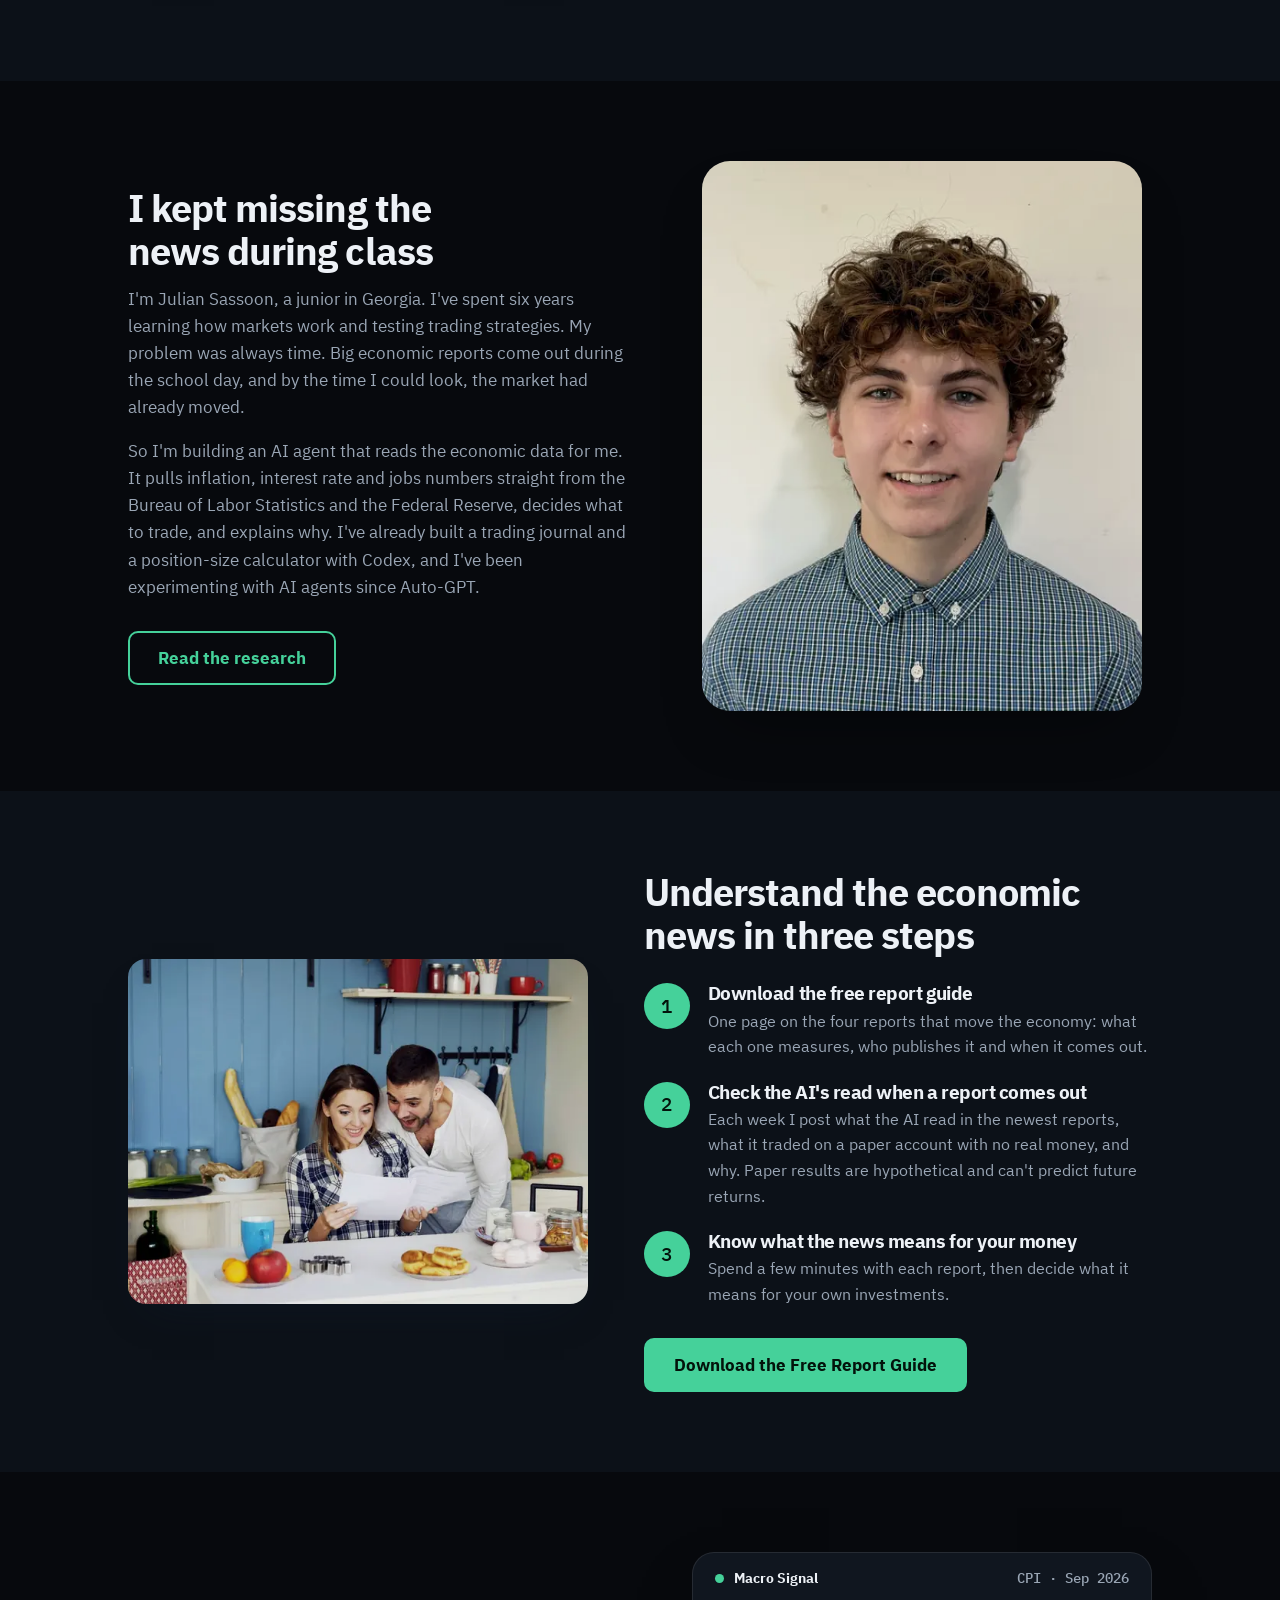
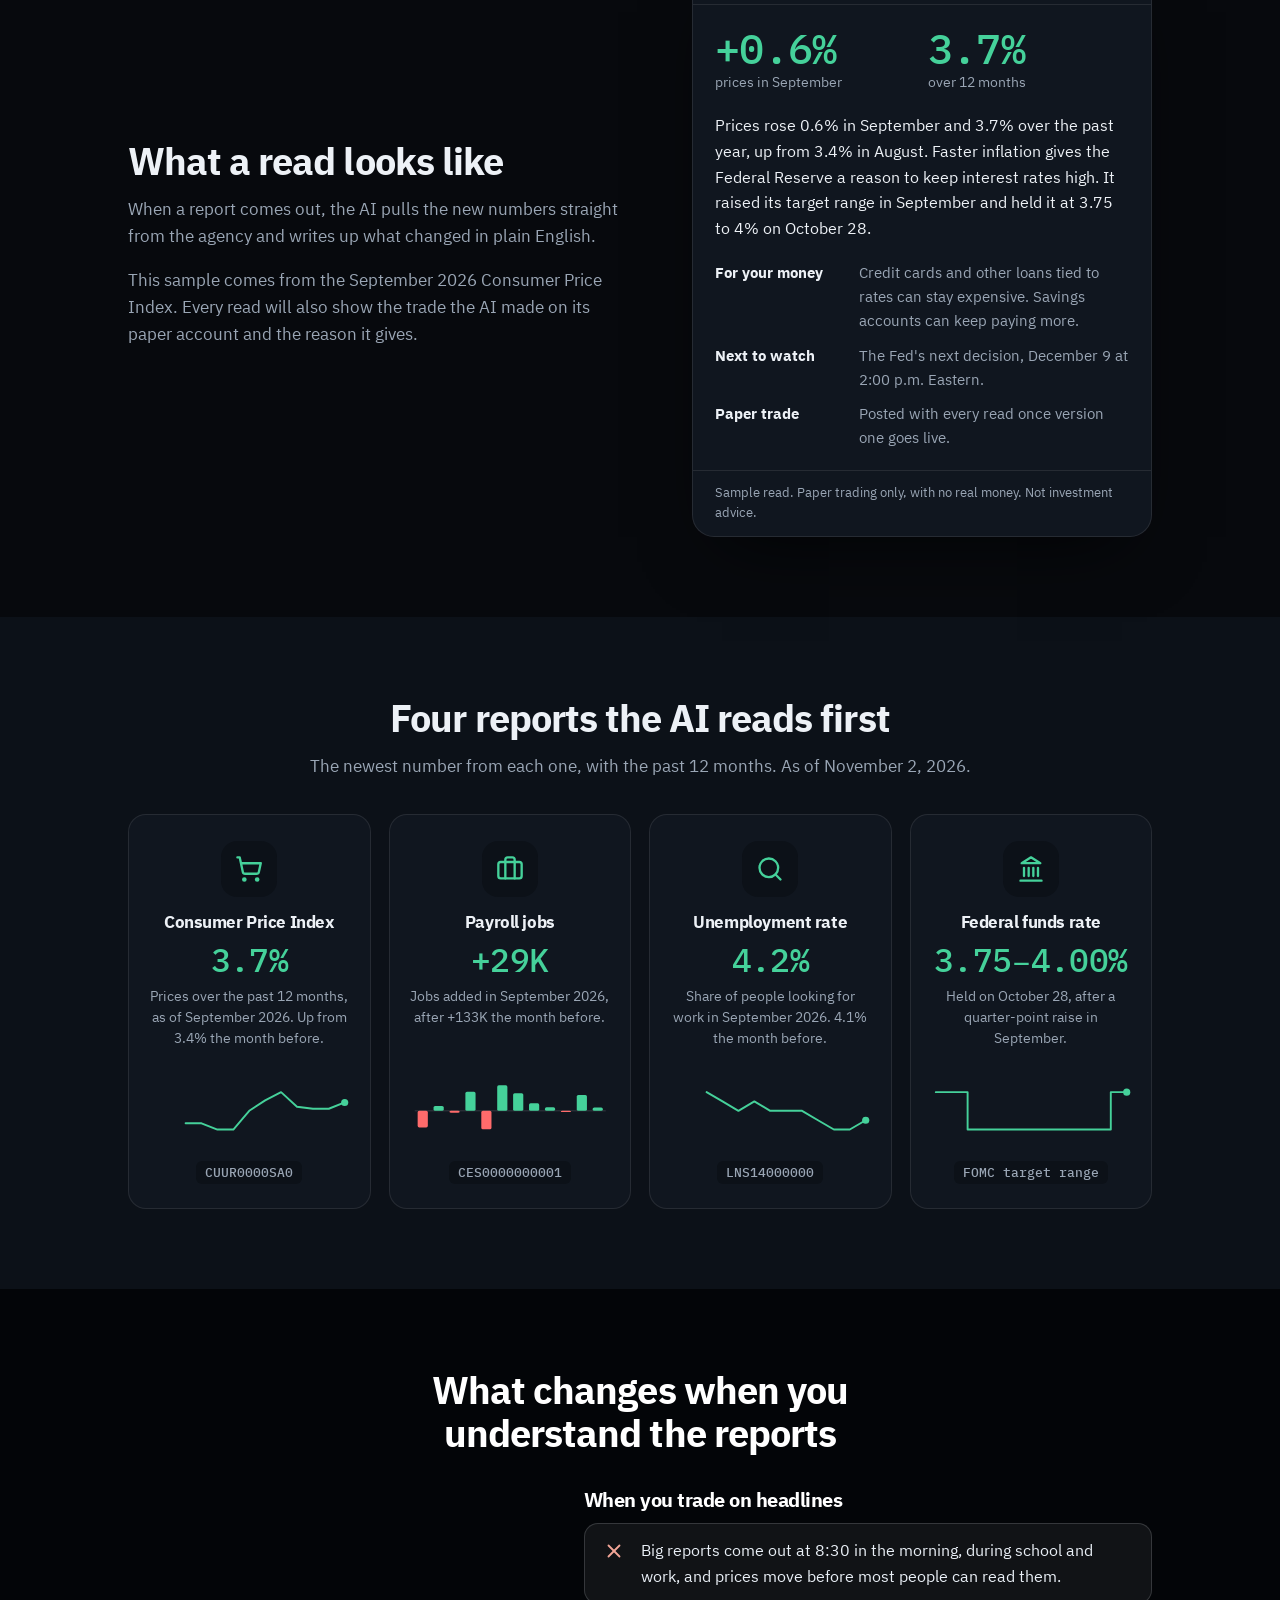
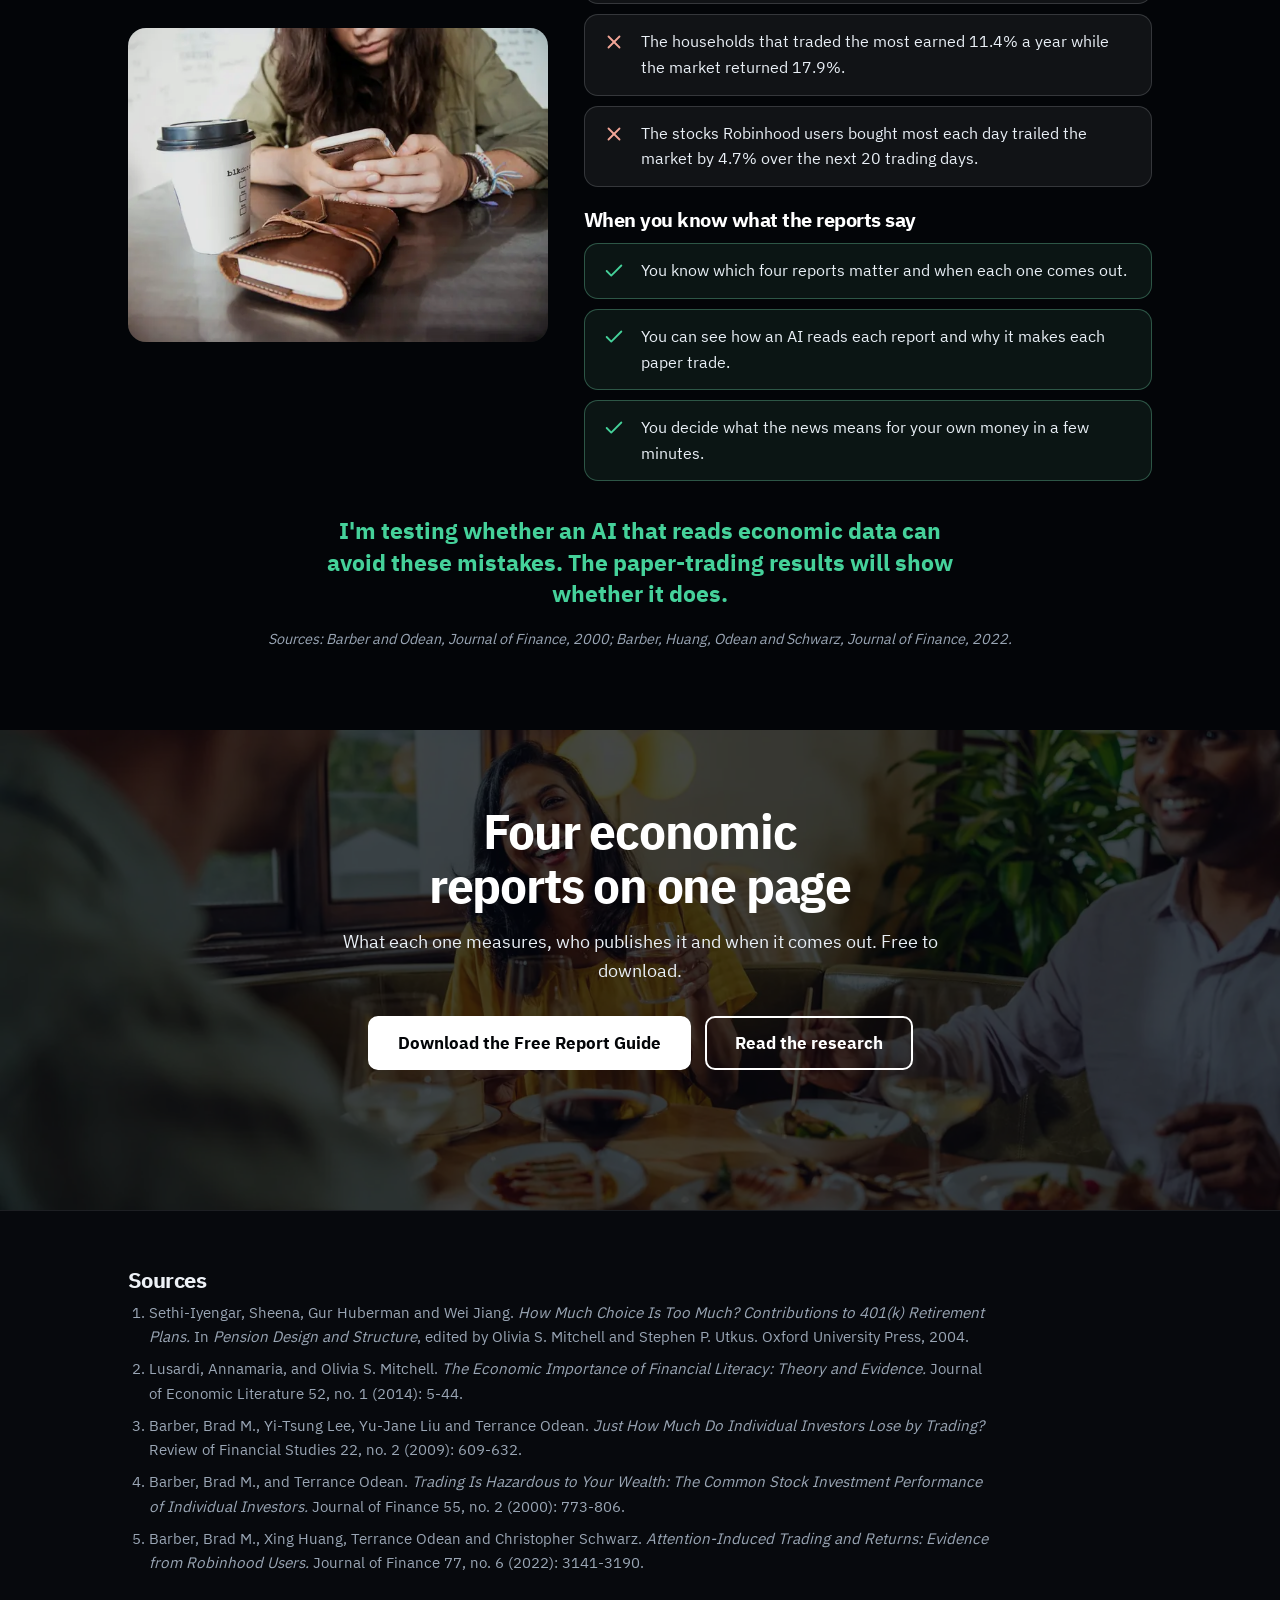
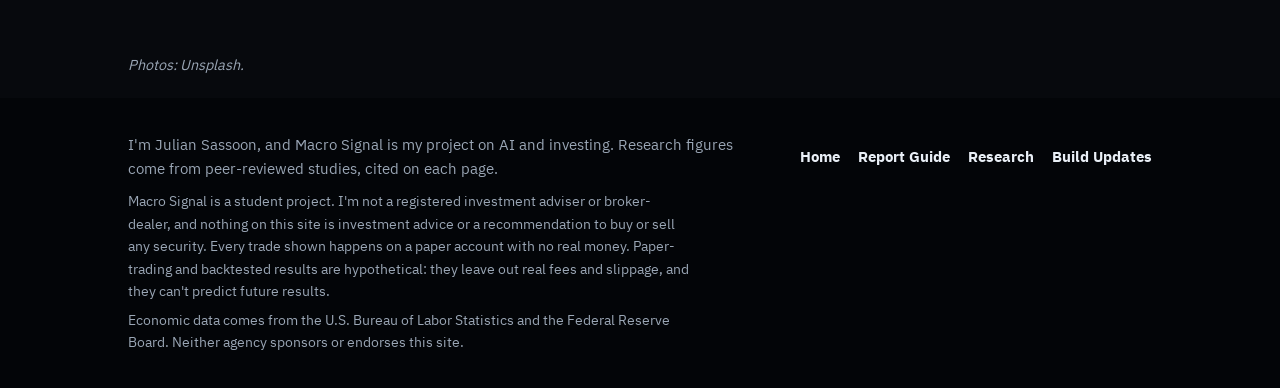
==== commit dc8c2fbf: "Home hero: full-width banner with a night street photo of two people; guide button on the updates he" ====
--- a/index.html
+++ b/index.html
@@ -20,10 +20,10 @@
 <meta property="og:image:alt" content="Deep economics made instant. An AI that explains the economic reports in plain English.">
 <meta name="twitter:card" content="summary_large_image">
 <link rel="icon" href="favicon.svg" type="image/svg+xml">
-<link rel="preload" as="image" type="image/webp" media="(min-width: 861px)" href="images/hero-900.webp" imagesrcset="images/hero-600.webp 600w, images/hero-900.webp 900w, images/hero-1200.webp 1200w" imagesizes="460px" fetchpriority="high">
+<link rel="preload" as="image" type="image/webp" media="(min-width: 861px)" href="images/hero-1500.webp" imagesrcset="images/hero-1000.webp 1000w, images/hero-1500.webp 1500w, images/hero-2000.webp 2000w" imagesizes="70vw" fetchpriority="high">
 <link rel="preload" as="image" type="image/webp" media="(max-width: 860px)" href="images/hero-m-900.webp" imagesrcset="images/hero-m-600.webp 600w, images/hero-m-900.webp 900w" imagesizes="100vw" fetchpriority="high">
 <link rel="preload" href="fonts/plex-sans-700.woff2" as="font" type="font/woff2" crossorigin>
-<style>@font-face{font-family:'IBM Plex Sans';font-style:normal;font-weight:400;font-display:swap;src:url(fonts/plex-sans-400.woff2) format('woff2')}@font-face{font-family:'IBM Plex Sans';font-style:normal;font-weight:700;font-display:swap;src:url(fonts/plex-sans-700.woff2) format('woff2')}@font-face{font-family:'IBM Plex Mono';font-style:normal;font-weight:500;font-display:swap;src:url(fonts/plex-mono-500.woff2) format('woff2')}:root{--bg:#07090D;--bg-alt:#0C1118;--card:#10161F;--ink:#EDF1F6;--ink-soft:#9AA6B5;--primary:#45D19A;--primary-dk:#030508;--blue:#7BE3B9;--mint:#45D19A;--red:#FF6B6B;--btn-ink:#03130B;--on-dark:#E9EFF6;--on-dark-soft:#9AA6B5;--line:rgba(255,255,255,0.09);--radius:18px;--radius-lg:28px;--wrap:1080px;--flow-tight:0.32em;--flow-block:44px;--flow-section:80px}*{box-sizing:border-box}html{scroll-behavior:smooth;scroll-padding-top:84px}@media (prefers-reduced-motion:reduce){html{scroll-behavior:auto}*{animation-duration:0.001ms !important;transition-duration:0.001ms !important}}body{margin:0;background:var(--bg);color:var(--ink);font-family:'IBM Plex Sans',ui-sans-serif,system-ui,-apple-system,'Segoe UI',sans-serif;font-size:18px;line-height:1.6;-webkit-font-smoothing:antialiased}h1,h2,h3{font-weight:700;line-height:1.12;margin:0 0 var(--flow-tight);color:var(--ink);letter-spacing:-0.025em;text-wrap:balance}p{margin:0 0 1em}p:last-child{margin-bottom:0}a{color:inherit}img{max-width:100%;height:auto}.wrap{max-width:var(--wrap);margin:0 auto;padding:0 28px}.skip{position:absolute;left:-9999px;top:10px;background:var(--card);color:var(--ink);padding:12px 18px;border-radius:10px;z-index:100;text-decoration:none;font-weight:700;border:2px solid var(--primary)}.skip:focus{left:16px}a:focus-visible{outline:3px solid var(--blue);outline-offset:3px;border-radius:4px}nav.site{position:sticky;top:0;z-index:20;background:rgba(7,9,13,0.86);backdrop-filter:blur(8px);border-bottom:1px solid var(--line)}nav.site .wrap{display:flex;align-items:center;justify-content:space-between;gap:4px 20px;padding-top:10px;padding-bottom:10px;flex-wrap:wrap}.wordmark{display:inline-flex;align-items:center;gap:10px;font-weight:700;font-size:1.24rem;letter-spacing:-0.015em;color:var(--ink);text-decoration:none;white-space:nowrap;min-height:44px}.wordmark .mark{width:30px;height:30px;flex:none}.wordmark .last{color:var(--primary)}nav.site ul{list-style:none;display:flex;align-items:center;gap:4px;margin:0;padding:0;font-size:0.98rem;font-weight:600}nav.site ul a{text-decoration:none;color:var(--ink-soft);display:inline-flex;align-items:center;min-height:44px;padding:0 10px;white-space:nowrap;transition:color 0.15s ease}nav.site ul a:hover{color:var(--blue)}nav.site ul a[aria-current="page"]{color:var(--ink);box-shadow:inset 0 -3px 0 var(--primary)}.btn{display:inline-flex;align-items:center;justify-content:center;text-align:center;min-height:52px;padding:12px 28px;background:var(--primary);color:var(--btn-ink);text-decoration:none;font-weight:700;font-size:1.04rem;border-radius:10px;border:2px solid var(--primary);transition:background 0.18s ease,color 0.18s ease,border-color 0.18s ease}.btn:hover{background:var(--blue);border-color:var(--blue)}.btn.light{background:#FFFFFF;border-color:#FFFFFF;color:var(--primary-dk)}.btn.light:hover{background:var(--mint);border-color:var(--mint)}.btn-row{display:flex;gap:14px;flex-wrap:wrap;align-items:center;justify-content:center;margin-top:30px}section{padding:var(--flow-section) 0}.band{background:var(--bg-alt)}.section-head{max-width:720px;margin-bottom:34px}.section-head.center{text-align:center;margin-left:auto;margin-right:auto}h2{font-size:clamp(1.75rem,3.2vw,2.4rem)}.section-head p{color:var(--ink-soft);font-size:1.08rem}@keyframes rise{from{opacity:0;transform:translateY(18px)}to{opacity:1;transform:none}}.portrait{margin:0;aspect-ratio:4/5;border-radius:var(--radius-lg);overflow:hidden;width:100%;max-width:440px;justify-self:center;box-shadow:0 30px 60px -24px rgba(0,0,0,0.45)}.portrait img{display:block;width:100%;height:100%;object-fit:cover}.page-hero{padding:60px 0 64px}.page-hero h1{font-size:clamp(2.1rem,4.4vw,3.1rem)}.page-hero .lede{font-size:1.14rem;color:var(--ink-soft);margin-top:8px;max-width:34em}.page-hero .btn-row{justify-content:flex-start}.split{display:grid;grid-template-columns:1.05fr 0.95fr;gap:56px;align-items:center}.split.flip{grid-template-columns:0.95fr 1.05fr}.split p{color:var(--ink-soft);font-size:1.06rem}.photo{margin:0;border-radius:var(--radius);overflow:hidden;aspect-ratio:4/3;background:var(--bg-alt);box-shadow:0 20px 40px -24px rgba(13,27,46,0.55)}.photo img{display:block;width:100%;height:100%;object-fit:cover}.icon{width:56px;height:56px;border-radius:16px;background:var(--bg-alt);color:var(--primary);display:flex;align-items:center;justify-content:center;margin:0 auto 16px}.icon svg{width:28px;height:28px}.punch{font-weight:700;font-size:clamp(1.2rem,2.2vw,1.45rem);line-height:1.35;text-align:center;color:var(--primary);max-width:720px;margin:var(--flow-block) auto 0}.after{background:var(--primary-dk);color:var(--on-dark)}.after h2,.after h3{color:#FFFFFF}.after .section-head p{color:var(--on-dark-soft)}.after .cite-line{color:var(--on-dark-soft);text-align:center}.closing{text-align:center}.closing .wrap{max-width:680px}.closing p{color:var(--ink-soft);font-size:1.08rem}.cite-line{font-size:0.9rem;color:var(--ink-soft);font-style:italic;margin-top:18px}.refs{padding:56px 0;border-top:1px solid var(--line)}.refs h2{font-size:1.4rem}.refs ol{max-width:860px;margin:0;padding-left:1.3rem;display:grid;gap:8px;font-size:0.95rem;color:var(--ink-soft)}footer{background:var(--primary-dk);color:var(--on-dark-soft);padding:34px 0;font-size:0.95rem}footer .wrap{display:flex;justify-content:space-between;align-items:center;flex-wrap:wrap;gap:10px 24px}footer p{margin:0;max-width:40em}footer ul{list-style:none;display:flex;flex-wrap:wrap;gap:0 18px;margin:0;padding:0;font-weight:600}footer ul a{display:inline-flex;align-items:center;min-height:44px;color:var(--on-dark);text-decoration:none}footer ul a:hover{color:var(--mint)}@media (max-width:860px){.split,.split.flip{grid-template-columns:1fr;gap:30px}.split>.portrait,.split>.photo{order:-1}.page-hero .portrait{max-width:340px}}@media (max-width:620px){:root{--flow-section:56px;--flow-block:34px}body{font-size:17px}.wrap{padding:0 20px}.page-hero{padding:28px 0 44px}.btn-row .btn{width:100%}.wordmark{font-size:1.14rem}nav.site ul li:first-child{display:none}nav.site ul{margin-left:-8px;font-size:0.94rem}nav.site ul a{padding:0 8px}}.note{max-width:680px;margin:0 auto;text-align:center;background:var(--card);border:1px dashed rgba(69,209,154,0.4);border-radius:var(--radius);padding:28px 26px}.note p{color:var(--ink-soft)}footer .disclaimer{flex-basis:100%;font-size:0.88rem;color:var(--on-dark-soft)}.banner{position:relative;background:var(--primary-dk);color:var(--on-dark);overflow:hidden;min-height:min(640px,76vh);display:flex;align-items:center}.banner picture,.banner img{position:absolute;inset:0;width:100%;height:100%}.banner img{object-fit:cover;object-position:62% 35%}.banner::before{content:"";position:absolute;inset:0;z-index:1;background:linear-gradient(90deg,rgba(13,27,46,0.95) 0%,rgba(13,27,46,0.88) 30%,rgba(13,27,46,0.4) 48%,rgba(13,27,46,0) 60%)}.banner .wrap{position:relative;z-index:2;width:100%;padding-top:56px;padding-bottom:56px}.banner-text{max-width:520px;text-align:center}.banner h1{color:#FFFFFF;font-size:clamp(2.6rem,5vw,4.2rem)}.banner h1 span{display:block;color:var(--mint)}@media (prefers-reduced-motion:no-preference){.banner-text{animation:rise 0.7s cubic-bezier(.2,.7,.2,1) 0.1s both}}@media (max-width:860px){.banner{display:block;min-height:0}.banner picture,.banner img{position:static;display:block;height:auto;aspect-ratio:4/3}.banner::before{display:none}.banner .wrap{padding-top:30px;padding-bottom:44px}.banner-text{max-width:none}}.punch.test{color:var(--mint);max-width:640px;margin-top:34px}.note .small{font-size:0.9rem;margin-top:12px}footer .disclaimer + .disclaimer{margin-top:-4px}.reports{display:grid;grid-template-columns:1fr 1fr;gap:22px}.report{background:var(--card);border:1px solid var(--line);border-radius:var(--radius);overflow:hidden;scroll-margin-top:90px}.report-body{padding:26px 28px 26px}.report .card-photo{aspect-ratio:16/9}.report .icon{margin-top:-54px;position:relative;border:4px solid var(--card);width:64px;height:64px}.report h3{font-size:1.3rem;text-align:center}.report .series-id{text-align:center;margin:4px 0 14px}.report .series-id code{font-family:'IBM Plex Mono',ui-monospace,monospace;font-weight:500;font-size:0.9rem;color:var(--primary);background:var(--bg-alt);border-radius:6px;padding:3px 9px}.report>p{color:var(--ink-soft);font-size:1rem}.report dl{margin:16px 0 0;padding-top:14px;border-top:1px solid var(--line);display:grid;grid-template-columns:auto 1fr;gap:8px 14px;font-size:0.96rem}.report dt{font-weight:700;color:var(--ink)}.report dd{margin:0;color:var(--ink-soft)}.print-note{text-align:center;font-size:0.9rem;color:var(--ink-soft);font-style:italic;margin:26px auto 0;max-width:760px}@media (max-width:620px){.reports{grid-template-columns:1fr}.report dl{grid-template-columns:1fr;gap:2px}.report dd{margin-bottom:8px}}@media print{@page{size:letter;margin:0.45in 0.55in}:root{--bg:#FFFFFF;--bg-alt:#EEF3F8;--card:#FFFFFF;--ink:#0C1726;--ink-soft:#435063;--primary:#1D4F86;--line:rgba(12,23,38,0.12)}body{font-size:10.5pt;background:#FFFFFF}nav.site,footer,.skip,.page-hero .photo,.btn-row,.closing-banner,.card-photo,.refs{display:none !important}.page-hero{padding:0 0 18pt}.page-hero .wrap,.page-hero .split{display:block;padding:0}.page-hero h1{font-size:23pt}.page-hero .lede{font-size:11pt;margin:4pt 0 0;max-width:none}section{padding:0}.band{background:none}.wrap{padding:0;max-width:none}.reports{gap:16pt}.report{break-inside:avoid;border-color:#BFCBD9;border-radius:12px}.report-body{padding:15pt 15pt}.report .icon{width:32px;height:32px;border-radius:9px;margin:0 auto 5pt;border:0}.report .icon svg{width:17px;height:17px}.report h3{font-size:13.5pt}.report .series-id{margin:2pt 0 7pt}.report .series-id code{font-size:8.5pt}.report>p{font-size:10.4pt;line-height:1.45}.report dl{font-size:9.4pt;line-height:1.4;margin-top:8pt;padding-top:8pt;gap:4pt 10pt}.report dl{grid-template-columns:74pt 1fr}.print-note{font-size:9pt;margin-top:18pt}}.lead{font-size:1.12rem;color:var(--ink-soft)}.btn-row.start{justify-content:flex-start}.btn.ghost{background:transparent;color:var(--primary)}.btn.ghost:hover{background:var(--primary);color:var(--btn-ink);border-color:var(--primary)}.btn.ghost-light{background:transparent;color:#FFFFFF;border-color:#FFFFFF}.btn.ghost-light:hover{background:#FFFFFF;color:var(--primary-dk)}.cite-line.center{text-align:center}.n{font-family:'IBM Plex Mono',ui-monospace,monospace;font-weight:500;letter-spacing:-0.02em;color:var(--primary)}.points,.statlist,.steps-list{list-style:none;margin:26px 0 0;padding:0;display:grid;gap:22px}.points li{display:grid;grid-template-columns:56px 1fr;gap:18px;align-items:start}.points .icon{margin:0}.points .n{font-size:1.3rem;line-height:1.1;margin:0 0 4px}.points h3,.statlist h3,.steps-list h3{font-size:1.18rem;margin-bottom:4px}.split .points p:not(.n),.split .statlist p:not(.n),.split .steps-list p{font-size:1rem;color:var(--ink-soft);margin:0}.statlist li{display:grid;grid-template-columns:150px 1fr;gap:18px;align-items:start;padding-bottom:20px;border-bottom:1px solid var(--line)}.statlist li:last-child{border-bottom:0;padding-bottom:0}.split .statlist .n{font-size:1.7rem;line-height:1.1;margin:0;color:var(--primary)}.steps-list{counter-reset:step}.steps-list li{display:grid;grid-template-columns:46px 1fr;gap:18px;align-items:start;counter-increment:step}.steps-list li:before{content:counter(step);display:flex;align-items:center;justify-content:center;width:46px;height:46px;border-radius:50%;background:var(--primary);color:var(--btn-ink);font-family:'IBM Plex Mono',ui-monospace,monospace;font-weight:500;font-size:1.2rem}.pcards{display:grid;grid-template-columns:repeat(4,1fr);gap:22px}.pcard{background:var(--card);border:1px solid var(--line);border-radius:var(--radius);overflow:hidden;text-decoration:none;color:inherit;display:flex;flex-direction:column;transition:border-color 0.15s ease,transform 0.2s ease}a.pcard:hover{border-color:var(--blue);transform:translateY(-3px)}a.pcard:hover h3{color:var(--blue)}.card-photo{margin:0;aspect-ratio:4/3;overflow:hidden;background:var(--bg-alt)}.card-photo img{display:block;width:100%;height:100%;object-fit:cover}.pcard-body{padding:18px 18px 22px;text-align:center}.pcard-body h3{font-size:1.16rem}.pcard-body p{font-size:0.98rem;color:var(--ink-soft)}.pcard .tag{margin:0 0 8px}.pcard .tag code,.report .series-id code{font-family:'IBM Plex Mono',ui-monospace,monospace;font-weight:500;font-size:0.86rem;color:var(--primary);background:var(--bg-alt);border-radius:6px;padding:3px 9px}.stakes-split{display:grid;grid-template-columns:0.85fr 1.15fr;gap:36px;align-items:center}.stakes{display:grid;gap:22px}.stake h3{font-size:1.26rem;margin-bottom:12px}.outcomes{list-style:none;margin:0;padding:0;display:grid;gap:10px}.outcomes li{display:grid;grid-template-columns:24px 1fr;gap:14px;align-items:start;background:rgba(255,255,255,0.06);border:1px solid rgba(233,239,246,0.16);border-radius:14px;padding:14px 18px;color:var(--on-dark);font-size:1rem}.outcomes svg{width:22px;height:22px;margin-top:2px;color:#F2A597}.stake.good .outcomes svg{color:var(--mint)}.stake.good .outcomes li{background:rgba(111,211,166,0.08);border-color:rgba(111,211,166,0.34)}.after .photo{box-shadow:none}.chart{background:var(--card);border:1px solid var(--line);border-radius:var(--radius);padding:24px 26px;margin:22px 0}.chart h3{font-size:1.12rem;margin-bottom:14px}.bars{display:grid;gap:12px}.barline{display:grid;grid-template-columns:130px 1fr;gap:12px;align-items:center;font-size:0.94rem;font-weight:600;color:var(--ink-soft)}.track{height:38px;background:var(--bg-alt);border-radius:6px}.bar{display:flex;align-items:center;justify-content:flex-end;height:100%;padding-right:10px;border-radius:6px;color:#FFFFFF;font-family:'IBM Plex Mono',ui-monospace,monospace;font-weight:500;min-width:64px}.bar.hi{background:var(--red)}.bar.lo{background:var(--primary);color:var(--btn-ink)}.chart .cite-line{margin-top:14px}.split p.after-chart{margin-top:0}.closing-banner{min-height:480px;aspect-ratio:8/3;align-items:flex-end}.closing-banner::before{background:rgba(4,6,9,0.74)}.closing-banner img{object-position:50% 0}.closing-banner .wrap{padding-bottom:60px}.closing-banner .banner-text{margin:0 auto;max-width:640px}.closing-banner h2{color:#FFFFFF;font-size:clamp(2rem,3.8vw,3rem)}.closing-banner p{color:var(--on-dark);font-size:1.12rem}.credits{padding:22px 0;border-top:0}.credits .cite-line{margin:0}.photo.tall{aspect-ratio:4/5;max-width:460px;width:100%;justify-self:center}@media (max-width:1000px){.pcards{grid-template-columns:repeat(2,1fr)}}@media (max-width:860px){.stakes-split{grid-template-columns:1fr}.statlist li{grid-template-columns:1fr;gap:6px}.closing-banner{aspect-ratio:auto;min-height:0}.closing-banner .wrap{padding-top:30px;padding-bottom:44px}.photo.tall{aspect-ratio:4/3;max-width:none}}@media (max-width:620px){.pcards{gap:12px}.pcard-body{padding:12px 10px 14px}.pcard-body h3{font-size:1rem}.pcard-body p{font-size:0.88rem;line-height:1.45}.pcard .tag code{font-size:0.7rem;padding:2px 6px}.barline{grid-template-columns:1fr;gap:4px}.chart{padding:20px 18px}.btn-row.start{justify-content:center}}.hero{padding:64px 0 60px}.hero .split{grid-template-columns:1.1fr 0.9fr}.hero h1{font-size:clamp(3rem,6.6vw,5.4rem);line-height:0.98;letter-spacing:-0.045em}.hero h1 span{display:block;color:var(--mint)}.hero .btn-row{margin-top:36px}.hero-photo{margin:0;aspect-ratio:4/5;width:100%;max-width:460px;justify-self:end;border-radius:var(--radius-lg);overflow:hidden;border:1px solid var(--line)}.hero-photo img{display:block;width:100%;height:100%;object-fit:cover}@media (prefers-reduced-motion:no-preference){.hero-copy{animation:rise 0.7s cubic-bezier(.2,.7,.2,1) 0.1s both}}.tape{padding:0;background:var(--bg-alt);border-top:1px solid var(--line);border-bottom:1px solid var(--line)}.tape ul{list-style:none;margin:0 auto;display:grid;grid-template-columns:repeat(4,1fr)}.tape li{display:flex;flex-direction:column;gap:2px;padding:20px 22px;border-left:1px solid var(--line)}.tape li:first-child{border-left:0;padding-left:0}.t-name{font-size:0.86rem;font-weight:700;color:var(--ink-soft)}.t-num{font-size:1.6rem;line-height:1.2;color:var(--ink)}.t-note{font-size:0.82rem;color:var(--ink-soft)}.dcards{display:grid;grid-template-columns:repeat(4,1fr);gap:18px}.dcard{display:flex;flex-direction:column;align-items:center;text-align:center;background:var(--card);border:1px solid var(--line);border-radius:var(--radius);padding:26px 20px 22px;text-decoration:none;color:inherit;transition:border-color 0.15s ease,transform 0.2s ease}a.dcard:hover{border-color:var(--primary);transform:translateY(-3px)}.dcard h3{font-size:1.06rem;margin-bottom:10px}.dcard .big{font-size:clamp(1.7rem,2.6vw,2.2rem);line-height:1.1;margin:0 0 8px;white-space:nowrap}.dnote{font-size:0.9rem;line-height:1.45;color:var(--ink-soft);flex:1}.spark{display:block;width:100%;height:auto;margin:16px 0 14px;color:var(--primary)}.spark .axis{stroke:rgba(255,255,255,0.18);stroke-width:1}.spark .up{fill:var(--primary)}.spark .down{fill:var(--red)}.dcard .tag{margin:0}.dcard .tag code{font-family:'IBM Plex Mono',ui-monospace,monospace;font-weight:500;font-size:0.8rem;color:var(--ink-soft);background:var(--bg-alt);border-radius:6px;padding:3px 9px}.readcard{background:var(--card);border:1px solid var(--line);border-radius:22px;overflow:hidden;box-shadow:0 30px 70px -30px rgba(0,0,0,0.8)}.readcard header{display:flex;align-items:center;gap:10px;padding:14px 22px;border-bottom:1px solid var(--line);font-size:0.88rem}.readcard .live{width:9px;height:9px;border-radius:50%;background:var(--primary);flex:none}.rc-brand{font-weight:700}.rc-src{margin-left:auto;font-family:'IBM Plex Mono',ui-monospace,monospace;color:var(--ink-soft)}.rc-figs{display:grid;grid-template-columns:1fr 1fr;gap:12px;padding:22px 22px 4px}.rc-figs .n{font-size:clamp(2rem,3.4vw,2.6rem);line-height:1.05;margin:0}.rc-figs p:not(.n){font-size:0.9rem;color:var(--ink-soft)}.split .rc-body{padding:16px 22px 4px;margin:0;color:var(--ink);font-size:1rem}.readcard dl{margin:0;padding:16px 22px 20px;display:grid;grid-template-columns:128px 1fr;gap:10px 16px;font-size:0.94rem}.readcard dt{font-weight:700;color:var(--ink)}.readcard dd{margin:0;color:var(--ink-soft)}.readcard footer{background:none;padding:12px 22px;border-top:1px solid var(--line);font-size:0.8rem;color:var(--ink-soft)}@media (max-width:1000px){.dcards{grid-template-columns:repeat(2,1fr)}}@media (max-width:860px){.hero{padding:20px 0 40px}.hero .split{grid-template-columns:1fr;gap:26px}.hero-photo{order:-1;aspect-ratio:4/3;max-width:none;justify-self:stretch}.hero-copy{text-align:center}.hero .btn-row{justify-content:center;margin-top:26px}.tape ul{grid-template-columns:1fr 1fr}.tape li{padding:16px 0 16px 16px}.tape li:nth-child(odd){border-left:0;padding-left:0}.tape li:nth-child(n+3){border-top:1px solid var(--line)}}@media (max-width:620px){.dcards{gap:12px}.dcard{padding:18px 12px 16px}.dcard .icon{width:44px;height:44px;border-radius:12px;margin-bottom:10px}.dcard .icon svg{width:22px;height:22px}.dcard h3{font-size:0.95rem}.dcard .big{font-size:1.3rem}.dnote{font-size:0.8rem}.dcard .tag code{font-size:0.66rem;padding:2px 6px}.t-num{font-size:1.3rem}.readcard dl{grid-template-columns:1fr;gap:2px}.readcard dd{margin-bottom:10px}.readcard header,.rc-figs,.split .rc-body,.readcard dl,.readcard footer{padding-left:18px;padding-right:18px}}.readcard .rc-figs .n{color:var(--primary)}.photo img,.card-photo img,.portrait img{filter:brightness(0.9) saturate(0.94)}@media print{.photo img,.card-photo img,.portrait img{filter:none}}</style>
+<style>@font-face{font-family:'IBM Plex Sans';font-style:normal;font-weight:400;font-display:swap;src:url(fonts/plex-sans-400.woff2) format('woff2')}@font-face{font-family:'IBM Plex Sans';font-style:normal;font-weight:700;font-display:swap;src:url(fonts/plex-sans-700.woff2) format('woff2')}@font-face{font-family:'IBM Plex Mono';font-style:normal;font-weight:500;font-display:swap;src:url(fonts/plex-mono-500.woff2) format('woff2')}:root{--bg:#07090D;--bg-alt:#0C1118;--card:#10161F;--ink:#EDF1F6;--ink-soft:#9AA6B5;--primary:#45D19A;--primary-dk:#030508;--blue:#7BE3B9;--mint:#45D19A;--red:#FF6B6B;--btn-ink:#03130B;--on-dark:#E9EFF6;--on-dark-soft:#9AA6B5;--line:rgba(255,255,255,0.09);--radius:18px;--radius-lg:28px;--wrap:1080px;--flow-tight:0.32em;--flow-block:44px;--flow-section:80px}*{box-sizing:border-box}html{scroll-behavior:smooth;scroll-padding-top:84px}@media (prefers-reduced-motion:reduce){html{scroll-behavior:auto}*{animation-duration:0.001ms !important;transition-duration:0.001ms !important}}body{margin:0;background:var(--bg);color:var(--ink);font-family:'IBM Plex Sans',ui-sans-serif,system-ui,-apple-system,'Segoe UI',sans-serif;font-size:18px;line-height:1.6;-webkit-font-smoothing:antialiased}h1,h2,h3{font-weight:700;line-height:1.12;margin:0 0 var(--flow-tight);color:var(--ink);letter-spacing:-0.025em;text-wrap:balance}p{margin:0 0 1em}p:last-child{margin-bottom:0}a{color:inherit}img{max-width:100%;height:auto}.wrap{max-width:var(--wrap);margin:0 auto;padding:0 28px}.skip{position:absolute;left:-9999px;top:10px;background:var(--card);color:var(--ink);padding:12px 18px;border-radius:10px;z-index:100;text-decoration:none;font-weight:700;border:2px solid var(--primary)}.skip:focus{left:16px}a:focus-visible{outline:3px solid var(--blue);outline-offset:3px;border-radius:4px}nav.site{position:sticky;top:0;z-index:20;background:rgba(7,9,13,0.86);backdrop-filter:blur(8px);border-bottom:1px solid var(--line)}nav.site .wrap{display:flex;align-items:center;justify-content:space-between;gap:4px 20px;padding-top:10px;padding-bottom:10px;flex-wrap:wrap}.wordmark{display:inline-flex;align-items:center;gap:10px;font-weight:700;font-size:1.24rem;letter-spacing:-0.015em;color:var(--ink);text-decoration:none;white-space:nowrap;min-height:44px}.wordmark .mark{width:30px;height:30px;flex:none}.wordmark .last{color:var(--primary)}nav.site ul{list-style:none;display:flex;align-items:center;gap:4px;margin:0;padding:0;font-size:0.98rem;font-weight:600}nav.site ul a{text-decoration:none;color:var(--ink-soft);display:inline-flex;align-items:center;min-height:44px;padding:0 10px;white-space:nowrap;transition:color 0.15s ease}nav.site ul a:hover{color:var(--blue)}nav.site ul a[aria-current="page"]{color:var(--ink);box-shadow:inset 0 -3px 0 var(--primary)}.btn{display:inline-flex;align-items:center;justify-content:center;text-align:center;min-height:52px;padding:12px 28px;background:var(--primary);color:var(--btn-ink);text-decoration:none;font-weight:700;font-size:1.04rem;border-radius:10px;border:2px solid var(--primary);transition:background 0.18s ease,color 0.18s ease,border-color 0.18s ease}.btn:hover{background:var(--blue);border-color:var(--blue)}.btn.light{background:#FFFFFF;border-color:#FFFFFF;color:var(--primary-dk)}.btn.light:hover{background:var(--mint);border-color:var(--mint)}.btn-row{display:flex;gap:14px;flex-wrap:wrap;align-items:center;justify-content:center;margin-top:30px}section{padding:var(--flow-section) 0}.band{background:var(--bg-alt)}.section-head{max-width:720px;margin-bottom:34px}.section-head.center{text-align:center;margin-left:auto;margin-right:auto}h2{font-size:clamp(1.75rem,3.2vw,2.4rem)}.section-head p{color:var(--ink-soft);font-size:1.08rem}@keyframes rise{from{opacity:0;transform:translateY(18px)}to{opacity:1;transform:none}}.portrait{margin:0;aspect-ratio:4/5;border-radius:var(--radius-lg);overflow:hidden;width:100%;max-width:440px;justify-self:center;box-shadow:0 30px 60px -24px rgba(0,0,0,0.45)}.portrait img{display:block;width:100%;height:100%;object-fit:cover}.page-hero{padding:60px 0 64px}.page-hero h1{font-size:clamp(2.1rem,4.4vw,3.1rem)}.page-hero .lede{font-size:1.14rem;color:var(--ink-soft);margin-top:8px;max-width:34em}.page-hero .btn-row{justify-content:flex-start}.split{display:grid;grid-template-columns:1.05fr 0.95fr;gap:56px;align-items:center}.split.flip{grid-template-columns:0.95fr 1.05fr}.split p{color:var(--ink-soft);font-size:1.06rem}.photo{margin:0;border-radius:var(--radius);overflow:hidden;aspect-ratio:4/3;background:var(--bg-alt);box-shadow:0 20px 40px -24px rgba(13,27,46,0.55)}.photo img{display:block;width:100%;height:100%;object-fit:cover}.icon{width:56px;height:56px;border-radius:16px;background:var(--bg-alt);color:var(--primary);display:flex;align-items:center;justify-content:center;margin:0 auto 16px}.icon svg{width:28px;height:28px}.punch{font-weight:700;font-size:clamp(1.2rem,2.2vw,1.45rem);line-height:1.35;text-align:center;color:var(--primary);max-width:720px;margin:var(--flow-block) auto 0}.after{background:var(--primary-dk);color:var(--on-dark)}.after h2,.after h3{color:#FFFFFF}.after .section-head p{color:var(--on-dark-soft)}.after .cite-line{color:var(--on-dark-soft);text-align:center}.closing{text-align:center}.closing .wrap{max-width:680px}.closing p{color:var(--ink-soft);font-size:1.08rem}.cite-line{font-size:0.9rem;color:var(--ink-soft);font-style:italic;margin-top:18px}.refs{padding:56px 0;border-top:1px solid var(--line)}.refs h2{font-size:1.4rem}.refs ol{max-width:860px;margin:0;padding-left:1.3rem;display:grid;gap:8px;font-size:0.95rem;color:var(--ink-soft)}footer{background:var(--primary-dk);color:var(--on-dark-soft);padding:34px 0;font-size:0.95rem}footer .wrap{display:flex;justify-content:space-between;align-items:center;flex-wrap:wrap;gap:10px 24px}footer p{margin:0;max-width:40em}footer ul{list-style:none;display:flex;flex-wrap:wrap;gap:0 18px;margin:0;padding:0;font-weight:600}footer ul a{display:inline-flex;align-items:center;min-height:44px;color:var(--on-dark);text-decoration:none}footer ul a:hover{color:var(--mint)}@media (max-width:860px){.split,.split.flip{grid-template-columns:1fr;gap:30px}.split>.portrait,.split>.photo{order:-1}.page-hero .portrait{max-width:340px}}@media (max-width:620px){:root{--flow-section:56px;--flow-block:34px}body{font-size:17px}.wrap{padding:0 20px}.page-hero{padding:28px 0 44px}.btn-row .btn{width:100%}.wordmark{font-size:1.14rem}nav.site ul li:first-child{display:none}nav.site ul{margin-left:-8px;font-size:0.94rem}nav.site ul a{padding:0 8px}}.note{max-width:680px;margin:0 auto;text-align:center;background:var(--card);border:1px dashed rgba(69,209,154,0.4);border-radius:var(--radius);padding:28px 26px}.note p{color:var(--ink-soft)}footer .disclaimer{flex-basis:100%;font-size:0.88rem;color:var(--on-dark-soft)}.banner{position:relative;background:var(--primary-dk);color:var(--on-dark);overflow:hidden;min-height:min(640px,76vh);display:flex;align-items:center}.banner picture,.banner img{position:absolute;inset:0;width:100%;height:100%}.banner img{object-fit:cover;object-position:62% 35%}.banner::before{content:"";position:absolute;inset:0;z-index:1;background:linear-gradient(90deg,rgba(13,27,46,0.95) 0%,rgba(13,27,46,0.88) 30%,rgba(13,27,46,0.4) 48%,rgba(13,27,46,0) 60%)}.banner .wrap{position:relative;z-index:2;width:100%;padding-top:56px;padding-bottom:56px}.banner-text{max-width:520px;text-align:center}.banner h1{color:#FFFFFF;font-size:clamp(2.6rem,5vw,4.2rem)}.banner h1 span{display:block;color:var(--mint)}@media (prefers-reduced-motion:no-preference){.banner-text{animation:rise 0.7s cubic-bezier(.2,.7,.2,1) 0.1s both}}@media (max-width:860px){.banner{display:block;min-height:0}.banner picture,.banner img{position:static;display:block;height:auto;aspect-ratio:4/3}.banner::before{display:none}.banner .wrap{padding-top:30px;padding-bottom:44px}.banner-text{max-width:none}}.punch.test{color:var(--mint);max-width:640px;margin-top:34px}.note .small{font-size:0.9rem;margin-top:12px}footer .disclaimer + .disclaimer{margin-top:-4px}.reports{display:grid;grid-template-columns:1fr 1fr;gap:22px}.report{background:var(--card);border:1px solid var(--line);border-radius:var(--radius);overflow:hidden;scroll-margin-top:90px}.report-body{padding:26px 28px 26px}.report .card-photo{aspect-ratio:16/9}.report .icon{margin-top:-54px;position:relative;border:4px solid var(--card);width:64px;height:64px}.report h3{font-size:1.3rem;text-align:center}.report .series-id{text-align:center;margin:4px 0 14px}.report .series-id code{font-family:'IBM Plex Mono',ui-monospace,monospace;font-weight:500;font-size:0.9rem;color:var(--primary);background:var(--bg-alt);border-radius:6px;padding:3px 9px}.report>p{color:var(--ink-soft);font-size:1rem}.report dl{margin:16px 0 0;padding-top:14px;border-top:1px solid var(--line);display:grid;grid-template-columns:auto 1fr;gap:8px 14px;font-size:0.96rem}.report dt{font-weight:700;color:var(--ink)}.report dd{margin:0;color:var(--ink-soft)}.print-note{text-align:center;font-size:0.9rem;color:var(--ink-soft);font-style:italic;margin:26px auto 0;max-width:760px}@media (max-width:620px){.reports{grid-template-columns:1fr}.report dl{grid-template-columns:1fr;gap:2px}.report dd{margin-bottom:8px}}@media print{@page{size:letter;margin:0.45in 0.55in}:root{--bg:#FFFFFF;--bg-alt:#EEF3F8;--card:#FFFFFF;--ink:#0C1726;--ink-soft:#435063;--primary:#1D4F86;--line:rgba(12,23,38,0.12)}body{font-size:10.5pt;background:#FFFFFF}nav.site,footer,.skip,.page-hero .photo,.btn-row,.closing-banner,.card-photo,.refs{display:none !important}.page-hero{padding:0 0 18pt}.page-hero .wrap,.page-hero .split{display:block;padding:0}.page-hero h1{font-size:23pt}.page-hero .lede{font-size:11pt;margin:4pt 0 0;max-width:none}section{padding:0}.band{background:none}.wrap{padding:0;max-width:none}.reports{gap:16pt}.report{break-inside:avoid;border-color:#BFCBD9;border-radius:12px}.report-body{padding:15pt 15pt}.report .icon{width:32px;height:32px;border-radius:9px;margin:0 auto 5pt;border:0}.report .icon svg{width:17px;height:17px}.report h3{font-size:13.5pt}.report .series-id{margin:2pt 0 7pt}.report .series-id code{font-size:8.5pt}.report>p{font-size:10.4pt;line-height:1.45}.report dl{font-size:9.4pt;line-height:1.4;margin-top:8pt;padding-top:8pt;gap:4pt 10pt}.report dl{grid-template-columns:74pt 1fr}.print-note{font-size:9pt;margin-top:18pt}}.lead{font-size:1.12rem;color:var(--ink-soft)}.btn-row.start{justify-content:flex-start}.btn.ghost{background:transparent;color:var(--primary)}.btn.ghost:hover{background:var(--primary);color:var(--btn-ink);border-color:var(--primary)}.btn.ghost-light{background:transparent;color:#FFFFFF;border-color:#FFFFFF}.btn.ghost-light:hover{background:#FFFFFF;color:var(--primary-dk)}.cite-line.center{text-align:center}.n{font-family:'IBM Plex Mono',ui-monospace,monospace;font-weight:500;letter-spacing:-0.02em;color:var(--primary)}.points,.statlist,.steps-list{list-style:none;margin:26px 0 0;padding:0;display:grid;gap:22px}.points li{display:grid;grid-template-columns:56px 1fr;gap:18px;align-items:start}.points .icon{margin:0}.points .n{font-size:1.3rem;line-height:1.1;margin:0 0 4px}.points h3,.statlist h3,.steps-list h3{font-size:1.18rem;margin-bottom:4px}.split .points p:not(.n),.split .statlist p:not(.n),.split .steps-list p{font-size:1rem;color:var(--ink-soft);margin:0}.statlist li{display:grid;grid-template-columns:150px 1fr;gap:18px;align-items:start;padding-bottom:20px;border-bottom:1px solid var(--line)}.statlist li:last-child{border-bottom:0;padding-bottom:0}.split .statlist .n{font-size:1.7rem;line-height:1.1;margin:0;color:var(--primary)}.steps-list{counter-reset:step}.steps-list li{display:grid;grid-template-columns:46px 1fr;gap:18px;align-items:start;counter-increment:step}.steps-list li:before{content:counter(step);display:flex;align-items:center;justify-content:center;width:46px;height:46px;border-radius:50%;background:var(--primary);color:var(--btn-ink);font-family:'IBM Plex Mono',ui-monospace,monospace;font-weight:500;font-size:1.2rem}.pcards{display:grid;grid-template-columns:repeat(4,1fr);gap:22px}.pcard{background:var(--card);border:1px solid var(--line);border-radius:var(--radius);overflow:hidden;text-decoration:none;color:inherit;display:flex;flex-direction:column;transition:border-color 0.15s ease,transform 0.2s ease}a.pcard:hover{border-color:var(--blue);transform:translateY(-3px)}a.pcard:hover h3{color:var(--blue)}.card-photo{margin:0;aspect-ratio:4/3;overflow:hidden;background:var(--bg-alt)}.card-photo img{display:block;width:100%;height:100%;object-fit:cover}.pcard-body{padding:18px 18px 22px;text-align:center}.pcard-body h3{font-size:1.16rem}.pcard-body p{font-size:0.98rem;color:var(--ink-soft)}.pcard .tag{margin:0 0 8px}.pcard .tag code,.report .series-id code{font-family:'IBM Plex Mono',ui-monospace,monospace;font-weight:500;font-size:0.86rem;color:var(--primary);background:var(--bg-alt);border-radius:6px;padding:3px 9px}.stakes-split{display:grid;grid-template-columns:0.85fr 1.15fr;gap:36px;align-items:center}.stakes{display:grid;gap:22px}.stake h3{font-size:1.26rem;margin-bottom:12px}.outcomes{list-style:none;margin:0;padding:0;display:grid;gap:10px}.outcomes li{display:grid;grid-template-columns:24px 1fr;gap:14px;align-items:start;background:rgba(255,255,255,0.06);border:1px solid rgba(233,239,246,0.16);border-radius:14px;padding:14px 18px;color:var(--on-dark);font-size:1rem}.outcomes svg{width:22px;height:22px;margin-top:2px;color:#F2A597}.stake.good .outcomes svg{color:var(--mint)}.stake.good .outcomes li{background:rgba(111,211,166,0.08);border-color:rgba(111,211,166,0.34)}.after .photo{box-shadow:none}.chart{background:var(--card);border:1px solid var(--line);border-radius:var(--radius);padding:24px 26px;margin:22px 0}.chart h3{font-size:1.12rem;margin-bottom:14px}.bars{display:grid;gap:12px}.barline{display:grid;grid-template-columns:130px 1fr;gap:12px;align-items:center;font-size:0.94rem;font-weight:600;color:var(--ink-soft)}.track{height:38px;background:var(--bg-alt);border-radius:6px}.bar{display:flex;align-items:center;justify-content:flex-end;height:100%;padding-right:10px;border-radius:6px;color:#FFFFFF;font-family:'IBM Plex Mono',ui-monospace,monospace;font-weight:500;min-width:64px}.bar.hi{background:var(--red)}.bar.lo{background:var(--primary);color:var(--btn-ink)}.chart .cite-line{margin-top:14px}.split p.after-chart{margin-top:0}.closing-banner{min-height:480px;aspect-ratio:8/3;align-items:flex-end}.closing-banner::before{background:rgba(4,6,9,0.74)}.closing-banner img{object-position:50% 0}.closing-banner .wrap{padding-bottom:60px}.closing-banner .banner-text{margin:0 auto;max-width:640px}.closing-banner h2{color:#FFFFFF;font-size:clamp(2rem,3.8vw,3rem)}.closing-banner p{color:var(--on-dark);font-size:1.12rem}.credits{padding:22px 0;border-top:0}.credits .cite-line{margin:0}.photo.tall{aspect-ratio:4/5;max-width:460px;width:100%;justify-self:center}@media (max-width:1000px){.pcards{grid-template-columns:repeat(2,1fr)}}@media (max-width:860px){.stakes-split{grid-template-columns:1fr}.statlist li{grid-template-columns:1fr;gap:6px}.closing-banner{aspect-ratio:auto;min-height:0}.closing-banner .wrap{padding-top:30px;padding-bottom:44px}.photo.tall{aspect-ratio:4/3;max-width:none}}@media (max-width:620px){.pcards{gap:12px}.pcard-body{padding:12px 10px 14px}.pcard-body h3{font-size:1rem}.pcard-body p{font-size:0.88rem;line-height:1.45}.pcard .tag code{font-size:0.7rem;padding:2px 6px}.barline{grid-template-columns:1fr;gap:4px}.chart{padding:20px 18px}.btn-row.start{justify-content:center}}.hero-banner{background:var(--bg);min-height:min(660px,80vh)}.hero-banner::before{display:none}.hero-banner picture{right:auto;width:70%}.hero-banner img{object-position:30% 50%;-webkit-mask-image:linear-gradient(90deg,#000 50%,transparent 98%);mask-image:linear-gradient(90deg,#000 50%,transparent 98%)}.hero-banner .wrap{display:flex;justify-content:flex-end}.hero-banner .banner-text{max-width:500px;text-align:left}.hero-banner h1{font-size:clamp(3rem,5.6vw,4.8rem);line-height:0.98;letter-spacing:-0.045em}.hero-banner p{color:var(--ink-soft);font-size:1.14rem;margin-top:18px}.hero-banner .btn-row{margin-top:30px}.tape{padding:0;background:var(--bg-alt);border-top:1px solid var(--line);border-bottom:1px solid var(--line)}.tape ul{list-style:none;margin:0 auto;display:grid;grid-template-columns:repeat(4,1fr)}.tape li{display:flex;flex-direction:column;gap:2px;padding:20px 22px;border-left:1px solid var(--line)}.tape li:first-child{border-left:0;padding-left:0}.t-name{font-size:0.86rem;font-weight:700;color:var(--ink-soft)}.t-num{font-size:1.6rem;line-height:1.2;color:var(--ink)}.t-note{font-size:0.82rem;color:var(--ink-soft)}.dcards{display:grid;grid-template-columns:repeat(4,1fr);gap:18px}.dcard{display:flex;flex-direction:column;align-items:center;text-align:center;background:var(--card);border:1px solid var(--line);border-radius:var(--radius);padding:26px 20px 22px;text-decoration:none;color:inherit;transition:border-color 0.15s ease,transform 0.2s ease}a.dcard:hover{border-color:var(--primary);transform:translateY(-3px)}.dcard h3{font-size:1.06rem;margin-bottom:10px}.dcard .big{font-size:clamp(1.7rem,2.6vw,2.2rem);line-height:1.1;margin:0 0 8px;white-space:nowrap}.dnote{font-size:0.9rem;line-height:1.45;color:var(--ink-soft);flex:1}.spark{display:block;width:100%;height:auto;margin:16px 0 14px;color:var(--primary)}.spark .axis{stroke:rgba(255,255,255,0.18);stroke-width:1}.spark .up{fill:var(--primary)}.spark .down{fill:var(--red)}.dcard .tag{margin:0}.dcard .tag code{font-family:'IBM Plex Mono',ui-monospace,monospace;font-weight:500;font-size:0.8rem;color:var(--ink-soft);background:var(--bg-alt);border-radius:6px;padding:3px 9px}.readcard{background:var(--card);border:1px solid var(--line);border-radius:22px;overflow:hidden;box-shadow:0 30px 70px -30px rgba(0,0,0,0.8)}.readcard header{display:flex;align-items:center;gap:10px;padding:14px 22px;border-bottom:1px solid var(--line);font-size:0.88rem}.readcard .live{width:9px;height:9px;border-radius:50%;background:var(--primary);flex:none}.rc-brand{font-weight:700}.rc-src{margin-left:auto;font-family:'IBM Plex Mono',ui-monospace,monospace;color:var(--ink-soft)}.rc-figs{display:grid;grid-template-columns:1fr 1fr;gap:12px;padding:22px 22px 4px}.rc-figs .n{font-size:clamp(2rem,3.4vw,2.6rem);line-height:1.05;margin:0}.rc-figs p:not(.n){font-size:0.9rem;color:var(--ink-soft)}.split .rc-body{padding:16px 22px 4px;margin:0;color:var(--ink);font-size:1rem}.readcard dl{margin:0;padding:16px 22px 20px;display:grid;grid-template-columns:128px 1fr;gap:10px 16px;font-size:0.94rem}.readcard dt{font-weight:700;color:var(--ink)}.readcard dd{margin:0;color:var(--ink-soft)}.readcard footer{background:none;padding:12px 22px;border-top:1px solid var(--line);font-size:0.8rem;color:var(--ink-soft)}@media (max-width:1000px){.dcards{grid-template-columns:repeat(2,1fr)}}@media (max-width:860px){.hero-banner picture{width:100%}.hero-banner img{-webkit-mask-image:linear-gradient(180deg,#000 70%,transparent);mask-image:linear-gradient(180deg,#000 70%,transparent)}.hero-banner .wrap{display:block;padding-top:6px}.hero-banner .banner-text{text-align:center}.hero-banner .btn-row{justify-content:center}.tape ul{grid-template-columns:1fr 1fr}.tape li{padding:16px 0 16px 16px}.tape li:nth-child(odd){border-left:0;padding-left:0}.tape li:nth-child(n+3){border-top:1px solid var(--line)}}@media (max-width:620px){.dcards{gap:12px}.dcard{padding:18px 12px 16px}.dcard .icon{width:44px;height:44px;border-radius:12px;margin-bottom:10px}.dcard .icon svg{width:22px;height:22px}.dcard h3{font-size:0.95rem}.dcard .big{font-size:1.3rem}.dnote{font-size:0.8rem}.dcard .tag code{font-size:0.66rem;padding:2px 6px}.t-num{font-size:1.3rem}.readcard dl{grid-template-columns:1fr;gap:2px}.readcard dd{margin-bottom:10px}.readcard header,.rc-figs,.split .rc-body,.readcard dl,.readcard footer{padding-left:18px;padding-right:18px}}.readcard .rc-figs .n{color:var(--primary)}.photo img,.card-photo img,.portrait img{filter:brightness(0.9) saturate(0.94)}@media print{.photo img,.card-photo img,.portrait img{filter:none}}</style>
 <script type="application/ld+json">{"@context":"https://schema.org","@graph":[{"@type":"WebSite","@id":"https://odyssey-jotun.github.io/macro-signal/#site","url":"https://odyssey-jotun.github.io/macro-signal/","name":"Macro Signal","description":"Deep economics made instant. An AI that reads the four economic reports that move the market and explains each one in plain English.","author":{"@id":"https://odyssey-jotun.github.io/macro-signal/#julian"},"inLanguage":"en-US"},{"@type":"Person","@id":"https://odyssey-jotun.github.io/macro-signal/#julian","name":"Julian Sassoon","description":"High school junior in Georgia building Macro Signal, an AI agent that reads U.S. economic data and paper trades on it."},{"@type":"WebPage","@id":"https://odyssey-jotun.github.io/macro-signal/#page","url":"https://odyssey-jotun.github.io/macro-signal/","name":"An AI Agent That Reads the Economic News for Investors | Macro Signal","description":"I'm building an AI that reads the four economic reports that move the market the day they come out and explains each one in plain English.","isPartOf":{"@id":"https://odyssey-jotun.github.io/macro-signal/#site"},"author":{"@id":"https://odyssey-jotun.github.io/macro-signal/#julian"},"inLanguage":"en-US","datePublished":"2026-11-01","dateModified":"2026-11-01","image":"https://odyssey-jotun.github.io/macro-signal/images/og.jpg","about":"AI analysis of economic data for everyday investors"}]}</script>
 </head>
 <body>
@@ -43,18 +43,17 @@
 
 <main id="main">
 
-<header class="hero">
-  <div class="wrap split">
-    <div class="hero-copy">
+<header class="banner hero-banner">
+  <picture>
+    <source media="(max-width: 860px)" srcset="images/hero-m-600.webp 600w, images/hero-m-900.webp 900w" sizes="100vw">
+    <img src="images/hero-1500.webp" srcset="images/hero-1000.webp 1000w, images/hero-1500.webp 1500w, images/hero-2000.webp 2000w" sizes="70vw" width="1500" height="1000" alt="A man and a woman checking their phones on a city street at night" fetchpriority="high" decoding="async">
+  </picture>
+  <div class="wrap">
+    <div class="banner-text">
       <h1>Deep economics <span>made instant.</span></h1>
+      <p>An AI reads the four reports that move the market and explains each one in plain English.</p>
       <div class="btn-row start"><a href="guide.html" class="btn">Download the Free Report Guide</a></div>
     </div>
-    <figure class="hero-photo">
-      <picture>
-        <source media="(max-width: 860px)" srcset="images/hero-m-600.webp 600w, images/hero-m-900.webp 900w" sizes="100vw">
-        <img src="images/hero-900.webp" srcset="images/hero-600.webp 600w, images/hero-900.webp 900w, images/hero-1200.webp 1200w" sizes="(max-width: 860px) 100vw, 460px" width="900" height="1125" alt="A man in glasses reading the news on his phone by a river at night" fetchpriority="high" decoding="async">
-      </picture>
-    </figure>
   </div>
 </header>
 
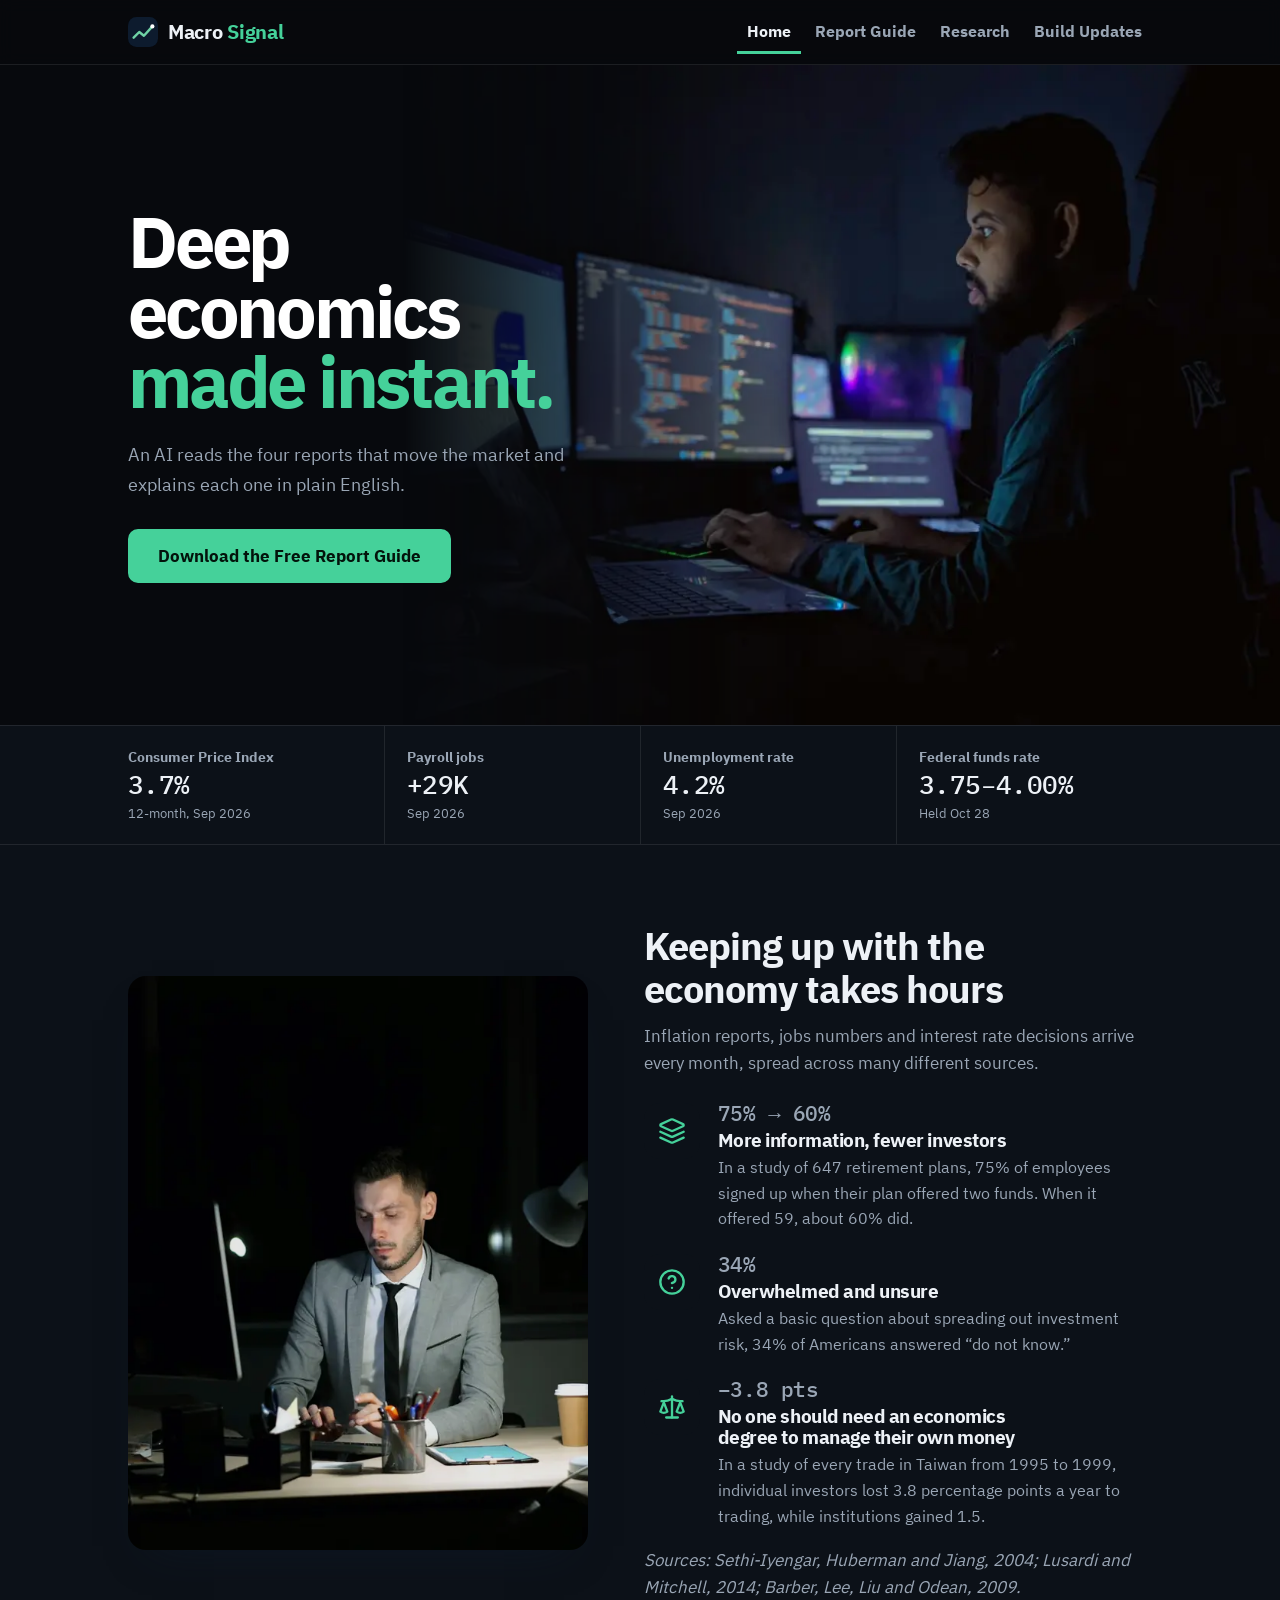
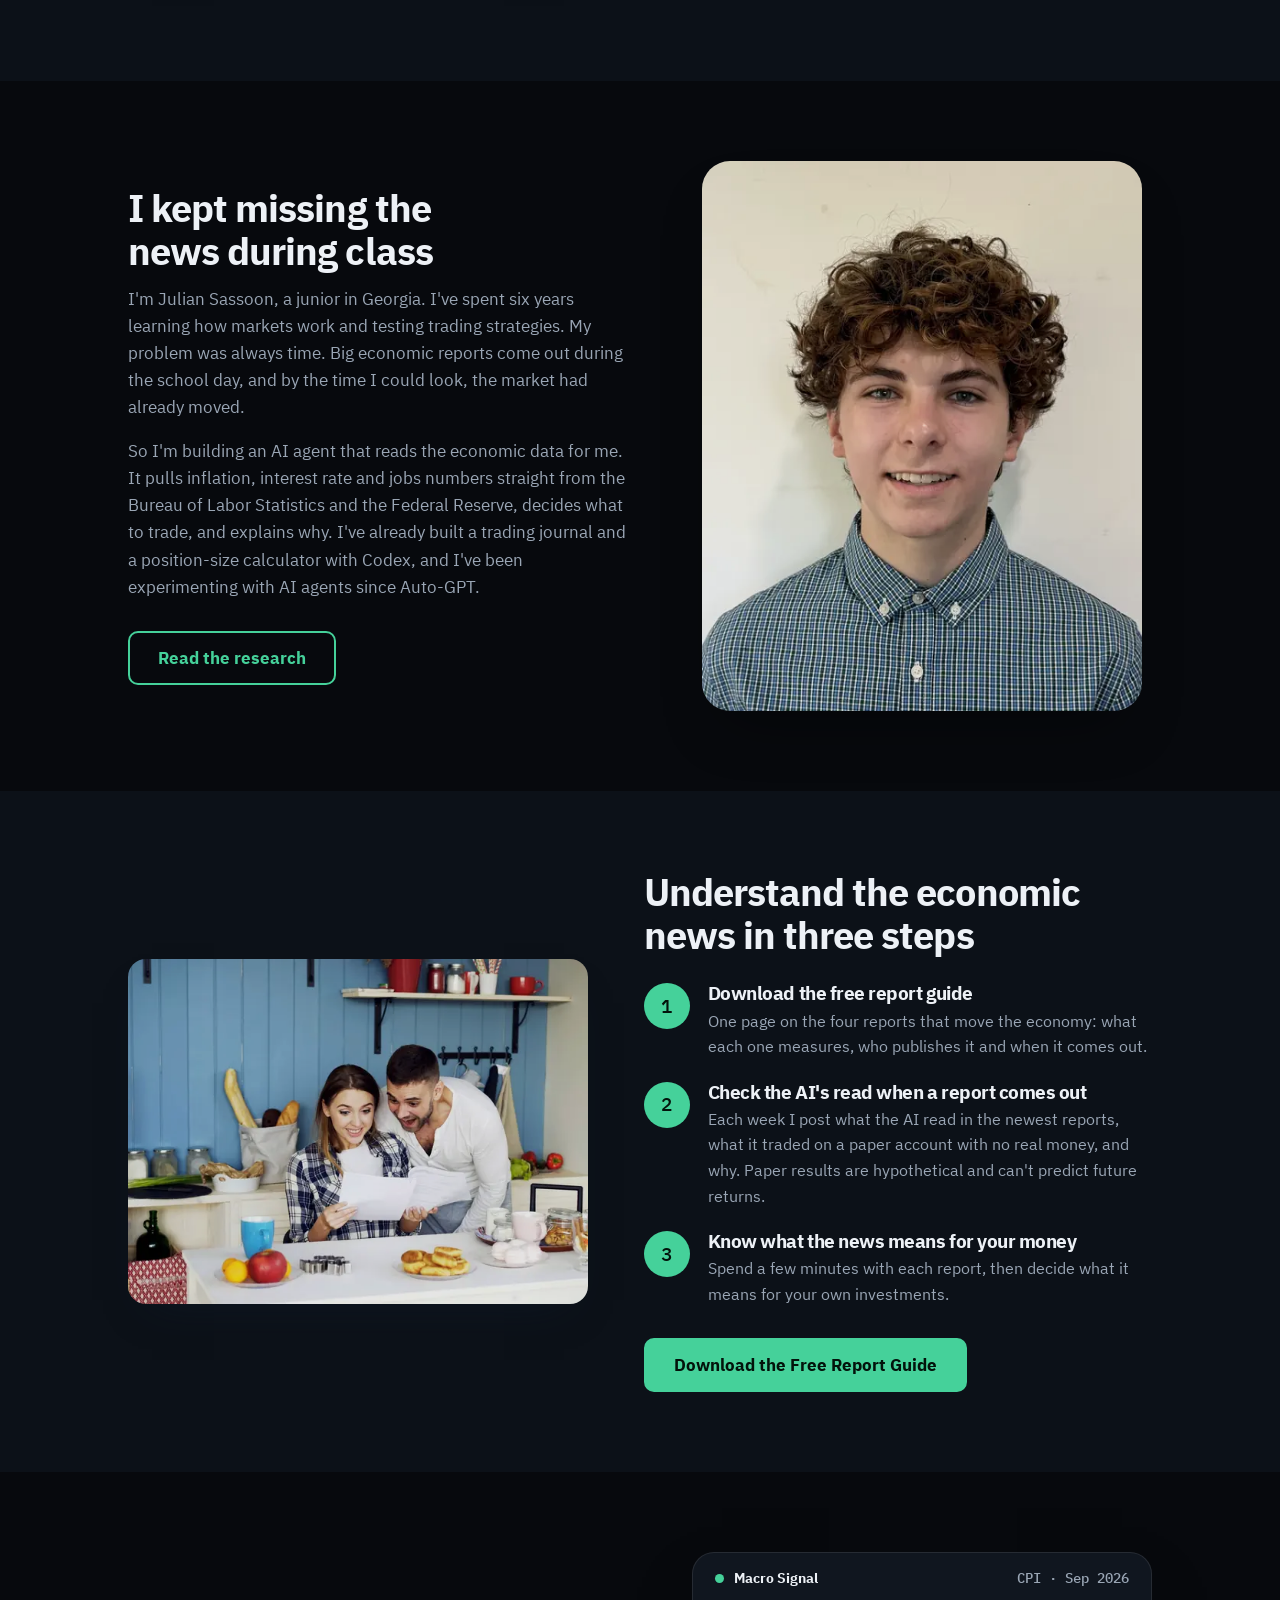
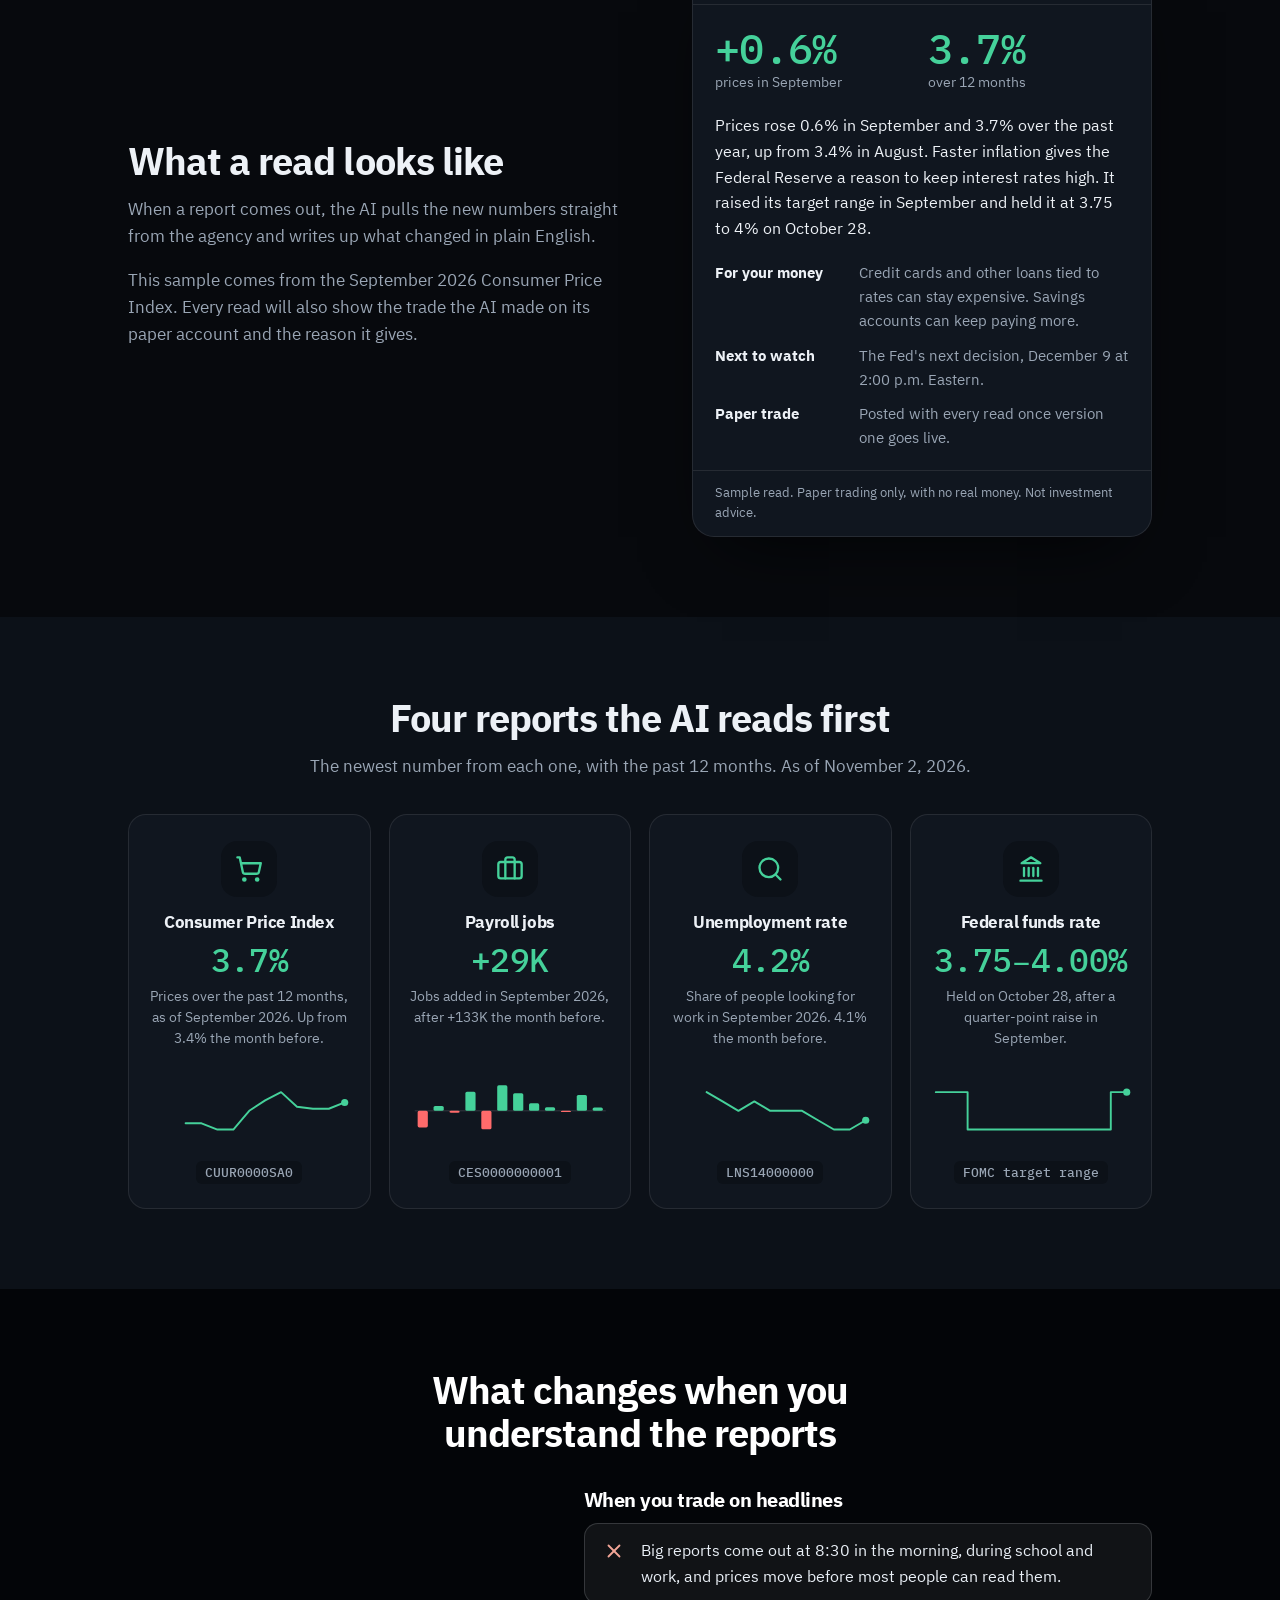
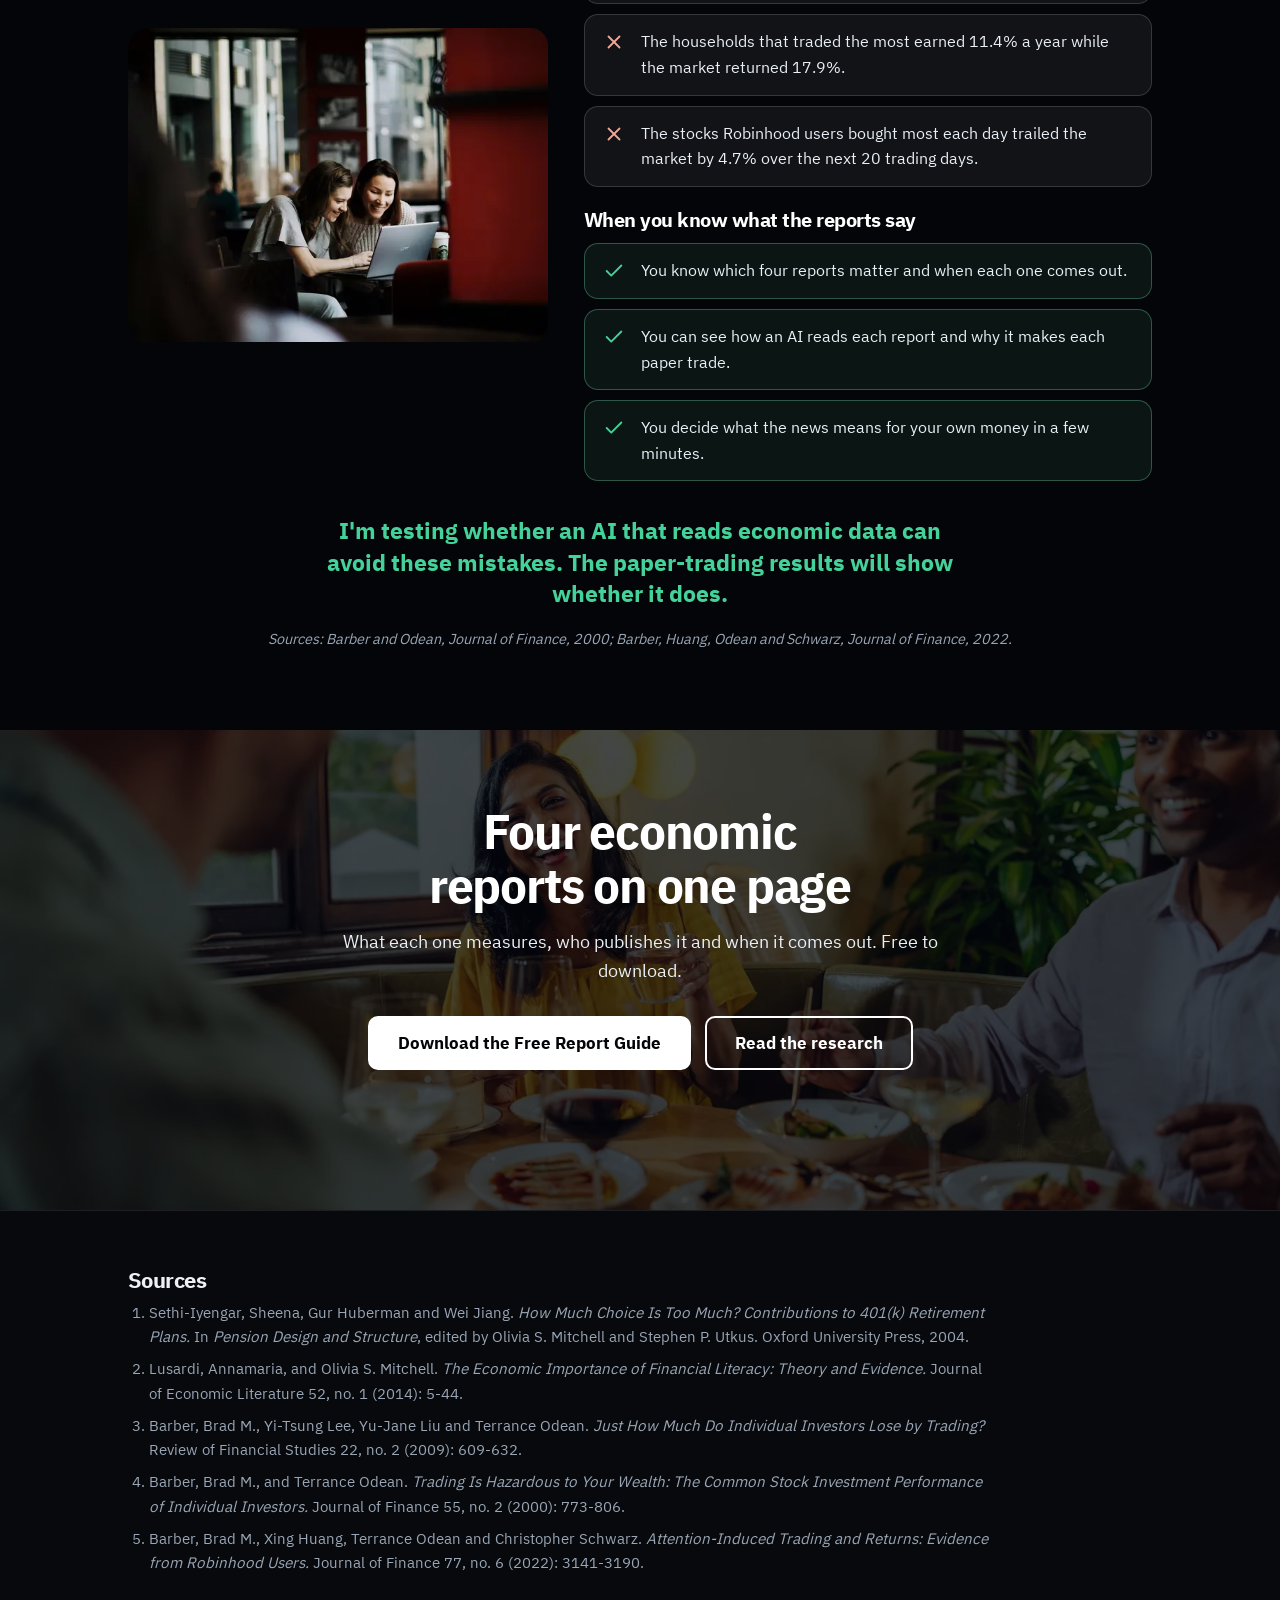
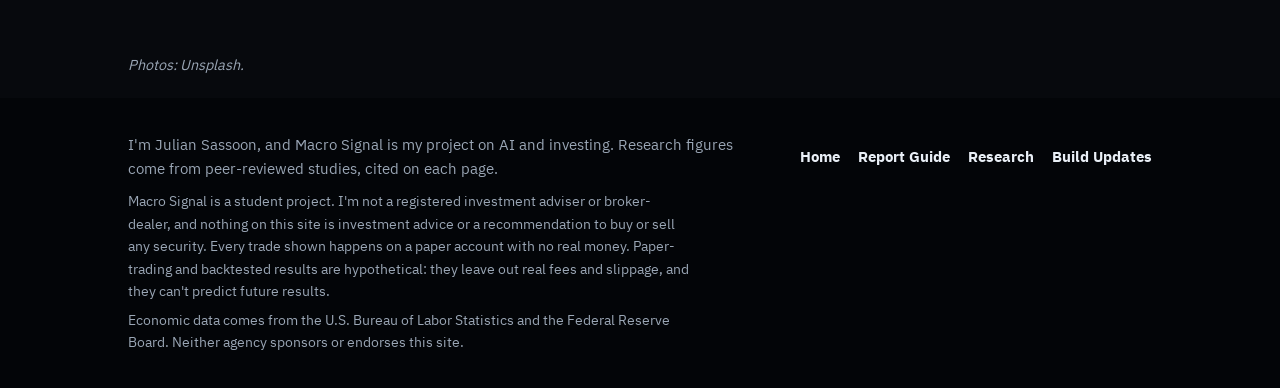
==== commit eae0dec5: "Swap every phone photo for people researching at desks and laptops Co-Authored-By: Claude Opus 5.5 <" ====
--- a/index.html
+++ b/index.html
@@ -23,7 +23,7 @@
 <link rel="preload" as="image" type="image/webp" media="(min-width: 861px)" href="images/hero-1500.webp" imagesrcset="images/hero-1000.webp 1000w, images/hero-1500.webp 1500w, images/hero-2000.webp 2000w" imagesizes="70vw" fetchpriority="high">
 <link rel="preload" as="image" type="image/webp" media="(max-width: 860px)" href="images/hero-m-900.webp" imagesrcset="images/hero-m-600.webp 600w, images/hero-m-900.webp 900w" imagesizes="100vw" fetchpriority="high">
 <link rel="preload" href="fonts/plex-sans-700.woff2" as="font" type="font/woff2" crossorigin>
-<style>@font-face{font-family:'IBM Plex Sans';font-style:normal;font-weight:400;font-display:swap;src:url(fonts/plex-sans-400.woff2) format('woff2')}@font-face{font-family:'IBM Plex Sans';font-style:normal;font-weight:700;font-display:swap;src:url(fonts/plex-sans-700.woff2) format('woff2')}@font-face{font-family:'IBM Plex Mono';font-style:normal;font-weight:500;font-display:swap;src:url(fonts/plex-mono-500.woff2) format('woff2')}:root{--bg:#07090D;--bg-alt:#0C1118;--card:#10161F;--ink:#EDF1F6;--ink-soft:#9AA6B5;--primary:#45D19A;--primary-dk:#030508;--blue:#7BE3B9;--mint:#45D19A;--red:#FF6B6B;--btn-ink:#03130B;--on-dark:#E9EFF6;--on-dark-soft:#9AA6B5;--line:rgba(255,255,255,0.09);--radius:18px;--radius-lg:28px;--wrap:1080px;--flow-tight:0.32em;--flow-block:44px;--flow-section:80px}*{box-sizing:border-box}html{scroll-behavior:smooth;scroll-padding-top:84px}@media (prefers-reduced-motion:reduce){html{scroll-behavior:auto}*{animation-duration:0.001ms !important;transition-duration:0.001ms !important}}body{margin:0;background:var(--bg);color:var(--ink);font-family:'IBM Plex Sans',ui-sans-serif,system-ui,-apple-system,'Segoe UI',sans-serif;font-size:18px;line-height:1.6;-webkit-font-smoothing:antialiased}h1,h2,h3{font-weight:700;line-height:1.12;margin:0 0 var(--flow-tight);color:var(--ink);letter-spacing:-0.025em;text-wrap:balance}p{margin:0 0 1em}p:last-child{margin-bottom:0}a{color:inherit}img{max-width:100%;height:auto}.wrap{max-width:var(--wrap);margin:0 auto;padding:0 28px}.skip{position:absolute;left:-9999px;top:10px;background:var(--card);color:var(--ink);padding:12px 18px;border-radius:10px;z-index:100;text-decoration:none;font-weight:700;border:2px solid var(--primary)}.skip:focus{left:16px}a:focus-visible{outline:3px solid var(--blue);outline-offset:3px;border-radius:4px}nav.site{position:sticky;top:0;z-index:20;background:rgba(7,9,13,0.86);backdrop-filter:blur(8px);border-bottom:1px solid var(--line)}nav.site .wrap{display:flex;align-items:center;justify-content:space-between;gap:4px 20px;padding-top:10px;padding-bottom:10px;flex-wrap:wrap}.wordmark{display:inline-flex;align-items:center;gap:10px;font-weight:700;font-size:1.24rem;letter-spacing:-0.015em;color:var(--ink);text-decoration:none;white-space:nowrap;min-height:44px}.wordmark .mark{width:30px;height:30px;flex:none}.wordmark .last{color:var(--primary)}nav.site ul{list-style:none;display:flex;align-items:center;gap:4px;margin:0;padding:0;font-size:0.98rem;font-weight:600}nav.site ul a{text-decoration:none;color:var(--ink-soft);display:inline-flex;align-items:center;min-height:44px;padding:0 10px;white-space:nowrap;transition:color 0.15s ease}nav.site ul a:hover{color:var(--blue)}nav.site ul a[aria-current="page"]{color:var(--ink);box-shadow:inset 0 -3px 0 var(--primary)}.btn{display:inline-flex;align-items:center;justify-content:center;text-align:center;min-height:52px;padding:12px 28px;background:var(--primary);color:var(--btn-ink);text-decoration:none;font-weight:700;font-size:1.04rem;border-radius:10px;border:2px solid var(--primary);transition:background 0.18s ease,color 0.18s ease,border-color 0.18s ease}.btn:hover{background:var(--blue);border-color:var(--blue)}.btn.light{background:#FFFFFF;border-color:#FFFFFF;color:var(--primary-dk)}.btn.light:hover{background:var(--mint);border-color:var(--mint)}.btn-row{display:flex;gap:14px;flex-wrap:wrap;align-items:center;justify-content:center;margin-top:30px}section{padding:var(--flow-section) 0}.band{background:var(--bg-alt)}.section-head{max-width:720px;margin-bottom:34px}.section-head.center{text-align:center;margin-left:auto;margin-right:auto}h2{font-size:clamp(1.75rem,3.2vw,2.4rem)}.section-head p{color:var(--ink-soft);font-size:1.08rem}@keyframes rise{from{opacity:0;transform:translateY(18px)}to{opacity:1;transform:none}}.portrait{margin:0;aspect-ratio:4/5;border-radius:var(--radius-lg);overflow:hidden;width:100%;max-width:440px;justify-self:center;box-shadow:0 30px 60px -24px rgba(0,0,0,0.45)}.portrait img{display:block;width:100%;height:100%;object-fit:cover}.page-hero{padding:60px 0 64px}.page-hero h1{font-size:clamp(2.1rem,4.4vw,3.1rem)}.page-hero .lede{font-size:1.14rem;color:var(--ink-soft);margin-top:8px;max-width:34em}.page-hero .btn-row{justify-content:flex-start}.split{display:grid;grid-template-columns:1.05fr 0.95fr;gap:56px;align-items:center}.split.flip{grid-template-columns:0.95fr 1.05fr}.split p{color:var(--ink-soft);font-size:1.06rem}.photo{margin:0;border-radius:var(--radius);overflow:hidden;aspect-ratio:4/3;background:var(--bg-alt);box-shadow:0 20px 40px -24px rgba(13,27,46,0.55)}.photo img{display:block;width:100%;height:100%;object-fit:cover}.icon{width:56px;height:56px;border-radius:16px;background:var(--bg-alt);color:var(--primary);display:flex;align-items:center;justify-content:center;margin:0 auto 16px}.icon svg{width:28px;height:28px}.punch{font-weight:700;font-size:clamp(1.2rem,2.2vw,1.45rem);line-height:1.35;text-align:center;color:var(--primary);max-width:720px;margin:var(--flow-block) auto 0}.after{background:var(--primary-dk);color:var(--on-dark)}.after h2,.after h3{color:#FFFFFF}.after .section-head p{color:var(--on-dark-soft)}.after .cite-line{color:var(--on-dark-soft);text-align:center}.closing{text-align:center}.closing .wrap{max-width:680px}.closing p{color:var(--ink-soft);font-size:1.08rem}.cite-line{font-size:0.9rem;color:var(--ink-soft);font-style:italic;margin-top:18px}.refs{padding:56px 0;border-top:1px solid var(--line)}.refs h2{font-size:1.4rem}.refs ol{max-width:860px;margin:0;padding-left:1.3rem;display:grid;gap:8px;font-size:0.95rem;color:var(--ink-soft)}footer{background:var(--primary-dk);color:var(--on-dark-soft);padding:34px 0;font-size:0.95rem}footer .wrap{display:flex;justify-content:space-between;align-items:center;flex-wrap:wrap;gap:10px 24px}footer p{margin:0;max-width:40em}footer ul{list-style:none;display:flex;flex-wrap:wrap;gap:0 18px;margin:0;padding:0;font-weight:600}footer ul a{display:inline-flex;align-items:center;min-height:44px;color:var(--on-dark);text-decoration:none}footer ul a:hover{color:var(--mint)}@media (max-width:860px){.split,.split.flip{grid-template-columns:1fr;gap:30px}.split>.portrait,.split>.photo{order:-1}.page-hero .portrait{max-width:340px}}@media (max-width:620px){:root{--flow-section:56px;--flow-block:34px}body{font-size:17px}.wrap{padding:0 20px}.page-hero{padding:28px 0 44px}.btn-row .btn{width:100%}.wordmark{font-size:1.14rem}nav.site ul li:first-child{display:none}nav.site ul{margin-left:-8px;font-size:0.94rem}nav.site ul a{padding:0 8px}}.note{max-width:680px;margin:0 auto;text-align:center;background:var(--card);border:1px dashed rgba(69,209,154,0.4);border-radius:var(--radius);padding:28px 26px}.note p{color:var(--ink-soft)}footer .disclaimer{flex-basis:100%;font-size:0.88rem;color:var(--on-dark-soft)}.banner{position:relative;background:var(--primary-dk);color:var(--on-dark);overflow:hidden;min-height:min(640px,76vh);display:flex;align-items:center}.banner picture,.banner img{position:absolute;inset:0;width:100%;height:100%}.banner img{object-fit:cover;object-position:62% 35%}.banner::before{content:"";position:absolute;inset:0;z-index:1;background:linear-gradient(90deg,rgba(13,27,46,0.95) 0%,rgba(13,27,46,0.88) 30%,rgba(13,27,46,0.4) 48%,rgba(13,27,46,0) 60%)}.banner .wrap{position:relative;z-index:2;width:100%;padding-top:56px;padding-bottom:56px}.banner-text{max-width:520px;text-align:center}.banner h1{color:#FFFFFF;font-size:clamp(2.6rem,5vw,4.2rem)}.banner h1 span{display:block;color:var(--mint)}@media (prefers-reduced-motion:no-preference){.banner-text{animation:rise 0.7s cubic-bezier(.2,.7,.2,1) 0.1s both}}@media (max-width:860px){.banner{display:block;min-height:0}.banner picture,.banner img{position:static;display:block;height:auto;aspect-ratio:4/3}.banner::before{display:none}.banner .wrap{padding-top:30px;padding-bottom:44px}.banner-text{max-width:none}}.punch.test{color:var(--mint);max-width:640px;margin-top:34px}.note .small{font-size:0.9rem;margin-top:12px}footer .disclaimer + .disclaimer{margin-top:-4px}.reports{display:grid;grid-template-columns:1fr 1fr;gap:22px}.report{background:var(--card);border:1px solid var(--line);border-radius:var(--radius);overflow:hidden;scroll-margin-top:90px}.report-body{padding:26px 28px 26px}.report .card-photo{aspect-ratio:16/9}.report .icon{margin-top:-54px;position:relative;border:4px solid var(--card);width:64px;height:64px}.report h3{font-size:1.3rem;text-align:center}.report .series-id{text-align:center;margin:4px 0 14px}.report .series-id code{font-family:'IBM Plex Mono',ui-monospace,monospace;font-weight:500;font-size:0.9rem;color:var(--primary);background:var(--bg-alt);border-radius:6px;padding:3px 9px}.report>p{color:var(--ink-soft);font-size:1rem}.report dl{margin:16px 0 0;padding-top:14px;border-top:1px solid var(--line);display:grid;grid-template-columns:auto 1fr;gap:8px 14px;font-size:0.96rem}.report dt{font-weight:700;color:var(--ink)}.report dd{margin:0;color:var(--ink-soft)}.print-note{text-align:center;font-size:0.9rem;color:var(--ink-soft);font-style:italic;margin:26px auto 0;max-width:760px}@media (max-width:620px){.reports{grid-template-columns:1fr}.report dl{grid-template-columns:1fr;gap:2px}.report dd{margin-bottom:8px}}@media print{@page{size:letter;margin:0.45in 0.55in}:root{--bg:#FFFFFF;--bg-alt:#EEF3F8;--card:#FFFFFF;--ink:#0C1726;--ink-soft:#435063;--primary:#1D4F86;--line:rgba(12,23,38,0.12)}body{font-size:10.5pt;background:#FFFFFF}nav.site,footer,.skip,.page-hero .photo,.btn-row,.closing-banner,.card-photo,.refs{display:none !important}.page-hero{padding:0 0 18pt}.page-hero .wrap,.page-hero .split{display:block;padding:0}.page-hero h1{font-size:23pt}.page-hero .lede{font-size:11pt;margin:4pt 0 0;max-width:none}section{padding:0}.band{background:none}.wrap{padding:0;max-width:none}.reports{gap:16pt}.report{break-inside:avoid;border-color:#BFCBD9;border-radius:12px}.report-body{padding:15pt 15pt}.report .icon{width:32px;height:32px;border-radius:9px;margin:0 auto 5pt;border:0}.report .icon svg{width:17px;height:17px}.report h3{font-size:13.5pt}.report .series-id{margin:2pt 0 7pt}.report .series-id code{font-size:8.5pt}.report>p{font-size:10.4pt;line-height:1.45}.report dl{font-size:9.4pt;line-height:1.4;margin-top:8pt;padding-top:8pt;gap:4pt 10pt}.report dl{grid-template-columns:74pt 1fr}.print-note{font-size:9pt;margin-top:18pt}}.lead{font-size:1.12rem;color:var(--ink-soft)}.btn-row.start{justify-content:flex-start}.btn.ghost{background:transparent;color:var(--primary)}.btn.ghost:hover{background:var(--primary);color:var(--btn-ink);border-color:var(--primary)}.btn.ghost-light{background:transparent;color:#FFFFFF;border-color:#FFFFFF}.btn.ghost-light:hover{background:#FFFFFF;color:var(--primary-dk)}.cite-line.center{text-align:center}.n{font-family:'IBM Plex Mono',ui-monospace,monospace;font-weight:500;letter-spacing:-0.02em;color:var(--primary)}.points,.statlist,.steps-list{list-style:none;margin:26px 0 0;padding:0;display:grid;gap:22px}.points li{display:grid;grid-template-columns:56px 1fr;gap:18px;align-items:start}.points .icon{margin:0}.points .n{font-size:1.3rem;line-height:1.1;margin:0 0 4px}.points h3,.statlist h3,.steps-list h3{font-size:1.18rem;margin-bottom:4px}.split .points p:not(.n),.split .statlist p:not(.n),.split .steps-list p{font-size:1rem;color:var(--ink-soft);margin:0}.statlist li{display:grid;grid-template-columns:150px 1fr;gap:18px;align-items:start;padding-bottom:20px;border-bottom:1px solid var(--line)}.statlist li:last-child{border-bottom:0;padding-bottom:0}.split .statlist .n{font-size:1.7rem;line-height:1.1;margin:0;color:var(--primary)}.steps-list{counter-reset:step}.steps-list li{display:grid;grid-template-columns:46px 1fr;gap:18px;align-items:start;counter-increment:step}.steps-list li:before{content:counter(step);display:flex;align-items:center;justify-content:center;width:46px;height:46px;border-radius:50%;background:var(--primary);color:var(--btn-ink);font-family:'IBM Plex Mono',ui-monospace,monospace;font-weight:500;font-size:1.2rem}.pcards{display:grid;grid-template-columns:repeat(4,1fr);gap:22px}.pcard{background:var(--card);border:1px solid var(--line);border-radius:var(--radius);overflow:hidden;text-decoration:none;color:inherit;display:flex;flex-direction:column;transition:border-color 0.15s ease,transform 0.2s ease}a.pcard:hover{border-color:var(--blue);transform:translateY(-3px)}a.pcard:hover h3{color:var(--blue)}.card-photo{margin:0;aspect-ratio:4/3;overflow:hidden;background:var(--bg-alt)}.card-photo img{display:block;width:100%;height:100%;object-fit:cover}.pcard-body{padding:18px 18px 22px;text-align:center}.pcard-body h3{font-size:1.16rem}.pcard-body p{font-size:0.98rem;color:var(--ink-soft)}.pcard .tag{margin:0 0 8px}.pcard .tag code,.report .series-id code{font-family:'IBM Plex Mono',ui-monospace,monospace;font-weight:500;font-size:0.86rem;color:var(--primary);background:var(--bg-alt);border-radius:6px;padding:3px 9px}.stakes-split{display:grid;grid-template-columns:0.85fr 1.15fr;gap:36px;align-items:center}.stakes{display:grid;gap:22px}.stake h3{font-size:1.26rem;margin-bottom:12px}.outcomes{list-style:none;margin:0;padding:0;display:grid;gap:10px}.outcomes li{display:grid;grid-template-columns:24px 1fr;gap:14px;align-items:start;background:rgba(255,255,255,0.06);border:1px solid rgba(233,239,246,0.16);border-radius:14px;padding:14px 18px;color:var(--on-dark);font-size:1rem}.outcomes svg{width:22px;height:22px;margin-top:2px;color:#F2A597}.stake.good .outcomes svg{color:var(--mint)}.stake.good .outcomes li{background:rgba(111,211,166,0.08);border-color:rgba(111,211,166,0.34)}.after .photo{box-shadow:none}.chart{background:var(--card);border:1px solid var(--line);border-radius:var(--radius);padding:24px 26px;margin:22px 0}.chart h3{font-size:1.12rem;margin-bottom:14px}.bars{display:grid;gap:12px}.barline{display:grid;grid-template-columns:130px 1fr;gap:12px;align-items:center;font-size:0.94rem;font-weight:600;color:var(--ink-soft)}.track{height:38px;background:var(--bg-alt);border-radius:6px}.bar{display:flex;align-items:center;justify-content:flex-end;height:100%;padding-right:10px;border-radius:6px;color:#FFFFFF;font-family:'IBM Plex Mono',ui-monospace,monospace;font-weight:500;min-width:64px}.bar.hi{background:var(--red)}.bar.lo{background:var(--primary);color:var(--btn-ink)}.chart .cite-line{margin-top:14px}.split p.after-chart{margin-top:0}.closing-banner{min-height:480px;aspect-ratio:8/3;align-items:flex-end}.closing-banner::before{background:rgba(4,6,9,0.74)}.closing-banner img{object-position:50% 0}.closing-banner .wrap{padding-bottom:60px}.closing-banner .banner-text{margin:0 auto;max-width:640px}.closing-banner h2{color:#FFFFFF;font-size:clamp(2rem,3.8vw,3rem)}.closing-banner p{color:var(--on-dark);font-size:1.12rem}.credits{padding:22px 0;border-top:0}.credits .cite-line{margin:0}.photo.tall{aspect-ratio:4/5;max-width:460px;width:100%;justify-self:center}@media (max-width:1000px){.pcards{grid-template-columns:repeat(2,1fr)}}@media (max-width:860px){.stakes-split{grid-template-columns:1fr}.statlist li{grid-template-columns:1fr;gap:6px}.closing-banner{aspect-ratio:auto;min-height:0}.closing-banner .wrap{padding-top:30px;padding-bottom:44px}.photo.tall{aspect-ratio:4/3;max-width:none}}@media (max-width:620px){.pcards{gap:12px}.pcard-body{padding:12px 10px 14px}.pcard-body h3{font-size:1rem}.pcard-body p{font-size:0.88rem;line-height:1.45}.pcard .tag code{font-size:0.7rem;padding:2px 6px}.barline{grid-template-columns:1fr;gap:4px}.chart{padding:20px 18px}.btn-row.start{justify-content:center}}.hero-banner{background:var(--bg);min-height:min(660px,80vh)}.hero-banner::before{display:none}.hero-banner picture{right:auto;width:70%}.hero-banner img{object-position:30% 50%;-webkit-mask-image:linear-gradient(90deg,#000 50%,transparent 98%);mask-image:linear-gradient(90deg,#000 50%,transparent 98%)}.hero-banner .wrap{display:flex;justify-content:flex-end}.hero-banner .banner-text{max-width:500px;text-align:left}.hero-banner h1{font-size:clamp(3rem,5.6vw,4.8rem);line-height:0.98;letter-spacing:-0.045em}.hero-banner p{color:var(--ink-soft);font-size:1.14rem;margin-top:18px}.hero-banner .btn-row{margin-top:30px}.tape{padding:0;background:var(--bg-alt);border-top:1px solid var(--line);border-bottom:1px solid var(--line)}.tape ul{list-style:none;margin:0 auto;display:grid;grid-template-columns:repeat(4,1fr)}.tape li{display:flex;flex-direction:column;gap:2px;padding:20px 22px;border-left:1px solid var(--line)}.tape li:first-child{border-left:0;padding-left:0}.t-name{font-size:0.86rem;font-weight:700;color:var(--ink-soft)}.t-num{font-size:1.6rem;line-height:1.2;color:var(--ink)}.t-note{font-size:0.82rem;color:var(--ink-soft)}.dcards{display:grid;grid-template-columns:repeat(4,1fr);gap:18px}.dcard{display:flex;flex-direction:column;align-items:center;text-align:center;background:var(--card);border:1px solid var(--line);border-radius:var(--radius);padding:26px 20px 22px;text-decoration:none;color:inherit;transition:border-color 0.15s ease,transform 0.2s ease}a.dcard:hover{border-color:var(--primary);transform:translateY(-3px)}.dcard h3{font-size:1.06rem;margin-bottom:10px}.dcard .big{font-size:clamp(1.7rem,2.6vw,2.2rem);line-height:1.1;margin:0 0 8px;white-space:nowrap}.dnote{font-size:0.9rem;line-height:1.45;color:var(--ink-soft);flex:1}.spark{display:block;width:100%;height:auto;margin:16px 0 14px;color:var(--primary)}.spark .axis{stroke:rgba(255,255,255,0.18);stroke-width:1}.spark .up{fill:var(--primary)}.spark .down{fill:var(--red)}.dcard .tag{margin:0}.dcard .tag code{font-family:'IBM Plex Mono',ui-monospace,monospace;font-weight:500;font-size:0.8rem;color:var(--ink-soft);background:var(--bg-alt);border-radius:6px;padding:3px 9px}.readcard{background:var(--card);border:1px solid var(--line);border-radius:22px;overflow:hidden;box-shadow:0 30px 70px -30px rgba(0,0,0,0.8)}.readcard header{display:flex;align-items:center;gap:10px;padding:14px 22px;border-bottom:1px solid var(--line);font-size:0.88rem}.readcard .live{width:9px;height:9px;border-radius:50%;background:var(--primary);flex:none}.rc-brand{font-weight:700}.rc-src{margin-left:auto;font-family:'IBM Plex Mono',ui-monospace,monospace;color:var(--ink-soft)}.rc-figs{display:grid;grid-template-columns:1fr 1fr;gap:12px;padding:22px 22px 4px}.rc-figs .n{font-size:clamp(2rem,3.4vw,2.6rem);line-height:1.05;margin:0}.rc-figs p:not(.n){font-size:0.9rem;color:var(--ink-soft)}.split .rc-body{padding:16px 22px 4px;margin:0;color:var(--ink);font-size:1rem}.readcard dl{margin:0;padding:16px 22px 20px;display:grid;grid-template-columns:128px 1fr;gap:10px 16px;font-size:0.94rem}.readcard dt{font-weight:700;color:var(--ink)}.readcard dd{margin:0;color:var(--ink-soft)}.readcard footer{background:none;padding:12px 22px;border-top:1px solid var(--line);font-size:0.8rem;color:var(--ink-soft)}@media (max-width:1000px){.dcards{grid-template-columns:repeat(2,1fr)}}@media (max-width:860px){.hero-banner picture{width:100%}.hero-banner img{-webkit-mask-image:linear-gradient(180deg,#000 70%,transparent);mask-image:linear-gradient(180deg,#000 70%,transparent)}.hero-banner .wrap{display:block;padding-top:6px}.hero-banner .banner-text{text-align:center}.hero-banner .btn-row{justify-content:center}.tape ul{grid-template-columns:1fr 1fr}.tape li{padding:16px 0 16px 16px}.tape li:nth-child(odd){border-left:0;padding-left:0}.tape li:nth-child(n+3){border-top:1px solid var(--line)}}@media (max-width:620px){.dcards{gap:12px}.dcard{padding:18px 12px 16px}.dcard .icon{width:44px;height:44px;border-radius:12px;margin-bottom:10px}.dcard .icon svg{width:22px;height:22px}.dcard h3{font-size:0.95rem}.dcard .big{font-size:1.3rem}.dnote{font-size:0.8rem}.dcard .tag code{font-size:0.66rem;padding:2px 6px}.t-num{font-size:1.3rem}.readcard dl{grid-template-columns:1fr;gap:2px}.readcard dd{margin-bottom:10px}.readcard header,.rc-figs,.split .rc-body,.readcard dl,.readcard footer{padding-left:18px;padding-right:18px}}.readcard .rc-figs .n{color:var(--primary)}.photo img,.card-photo img,.portrait img{filter:brightness(0.9) saturate(0.94)}@media print{.photo img,.card-photo img,.portrait img{filter:none}}</style>
+<style>@font-face{font-family:'IBM Plex Sans';font-style:normal;font-weight:400;font-display:swap;src:url(fonts/plex-sans-400.woff2) format('woff2')}@font-face{font-family:'IBM Plex Sans';font-style:normal;font-weight:700;font-display:swap;src:url(fonts/plex-sans-700.woff2) format('woff2')}@font-face{font-family:'IBM Plex Mono';font-style:normal;font-weight:500;font-display:swap;src:url(fonts/plex-mono-500.woff2) format('woff2')}:root{--bg:#07090D;--bg-alt:#0C1118;--card:#10161F;--ink:#EDF1F6;--ink-soft:#9AA6B5;--primary:#45D19A;--primary-dk:#030508;--blue:#7BE3B9;--mint:#45D19A;--red:#FF6B6B;--btn-ink:#03130B;--on-dark:#E9EFF6;--on-dark-soft:#9AA6B5;--line:rgba(255,255,255,0.09);--radius:18px;--radius-lg:28px;--wrap:1080px;--flow-tight:0.32em;--flow-block:44px;--flow-section:80px}*{box-sizing:border-box}html{scroll-behavior:smooth;scroll-padding-top:84px}@media (prefers-reduced-motion:reduce){html{scroll-behavior:auto}*{animation-duration:0.001ms !important;transition-duration:0.001ms !important}}body{margin:0;background:var(--bg);color:var(--ink);font-family:'IBM Plex Sans',ui-sans-serif,system-ui,-apple-system,'Segoe UI',sans-serif;font-size:18px;line-height:1.6;-webkit-font-smoothing:antialiased}h1,h2,h3{font-weight:700;line-height:1.12;margin:0 0 var(--flow-tight);color:var(--ink);letter-spacing:-0.025em;text-wrap:balance}p{margin:0 0 1em}p:last-child{margin-bottom:0}a{color:inherit}img{max-width:100%;height:auto}.wrap{max-width:var(--wrap);margin:0 auto;padding:0 28px}.skip{position:absolute;left:-9999px;top:10px;background:var(--card);color:var(--ink);padding:12px 18px;border-radius:10px;z-index:100;text-decoration:none;font-weight:700;border:2px solid var(--primary)}.skip:focus{left:16px}a:focus-visible{outline:3px solid var(--blue);outline-offset:3px;border-radius:4px}nav.site{position:sticky;top:0;z-index:20;background:rgba(7,9,13,0.86);backdrop-filter:blur(8px);border-bottom:1px solid var(--line)}nav.site .wrap{display:flex;align-items:center;justify-content:space-between;gap:4px 20px;padding-top:10px;padding-bottom:10px;flex-wrap:wrap}.wordmark{display:inline-flex;align-items:center;gap:10px;font-weight:700;font-size:1.24rem;letter-spacing:-0.015em;color:var(--ink);text-decoration:none;white-space:nowrap;min-height:44px}.wordmark .mark{width:30px;height:30px;flex:none}.wordmark .last{color:var(--primary)}nav.site ul{list-style:none;display:flex;align-items:center;gap:4px;margin:0;padding:0;font-size:0.98rem;font-weight:600}nav.site ul a{text-decoration:none;color:var(--ink-soft);display:inline-flex;align-items:center;min-height:44px;padding:0 10px;white-space:nowrap;transition:color 0.15s ease}nav.site ul a:hover{color:var(--blue)}nav.site ul a[aria-current="page"]{color:var(--ink);box-shadow:inset 0 -3px 0 var(--primary)}.btn{display:inline-flex;align-items:center;justify-content:center;text-align:center;min-height:52px;padding:12px 28px;background:var(--primary);color:var(--btn-ink);text-decoration:none;font-weight:700;font-size:1.04rem;border-radius:10px;border:2px solid var(--primary);transition:background 0.18s ease,color 0.18s ease,border-color 0.18s ease}.btn:hover{background:var(--blue);border-color:var(--blue)}.btn.light{background:#FFFFFF;border-color:#FFFFFF;color:var(--primary-dk)}.btn.light:hover{background:var(--mint);border-color:var(--mint)}.btn-row{display:flex;gap:14px;flex-wrap:wrap;align-items:center;justify-content:center;margin-top:30px}section{padding:var(--flow-section) 0}.band{background:var(--bg-alt)}.section-head{max-width:720px;margin-bottom:34px}.section-head.center{text-align:center;margin-left:auto;margin-right:auto}h2{font-size:clamp(1.75rem,3.2vw,2.4rem)}.section-head p{color:var(--ink-soft);font-size:1.08rem}@keyframes rise{from{opacity:0;transform:translateY(18px)}to{opacity:1;transform:none}}.portrait{margin:0;aspect-ratio:4/5;border-radius:var(--radius-lg);overflow:hidden;width:100%;max-width:440px;justify-self:center;box-shadow:0 30px 60px -24px rgba(0,0,0,0.45)}.portrait img{display:block;width:100%;height:100%;object-fit:cover}.page-hero{padding:60px 0 64px}.page-hero h1{font-size:clamp(2.1rem,4.4vw,3.1rem)}.page-hero .lede{font-size:1.14rem;color:var(--ink-soft);margin-top:8px;max-width:34em}.page-hero .btn-row{justify-content:flex-start}.split{display:grid;grid-template-columns:1.05fr 0.95fr;gap:56px;align-items:center}.split.flip{grid-template-columns:0.95fr 1.05fr}.split p{color:var(--ink-soft);font-size:1.06rem}.photo{margin:0;border-radius:var(--radius);overflow:hidden;aspect-ratio:4/3;background:var(--bg-alt);box-shadow:0 20px 40px -24px rgba(13,27,46,0.55)}.photo img{display:block;width:100%;height:100%;object-fit:cover}.icon{width:56px;height:56px;border-radius:16px;background:var(--bg-alt);color:var(--primary);display:flex;align-items:center;justify-content:center;margin:0 auto 16px}.icon svg{width:28px;height:28px}.punch{font-weight:700;font-size:clamp(1.2rem,2.2vw,1.45rem);line-height:1.35;text-align:center;color:var(--primary);max-width:720px;margin:var(--flow-block) auto 0}.after{background:var(--primary-dk);color:var(--on-dark)}.after h2,.after h3{color:#FFFFFF}.after .section-head p{color:var(--on-dark-soft)}.after .cite-line{color:var(--on-dark-soft);text-align:center}.closing{text-align:center}.closing .wrap{max-width:680px}.closing p{color:var(--ink-soft);font-size:1.08rem}.cite-line{font-size:0.9rem;color:var(--ink-soft);font-style:italic;margin-top:18px}.refs{padding:56px 0;border-top:1px solid var(--line)}.refs h2{font-size:1.4rem}.refs ol{max-width:860px;margin:0;padding-left:1.3rem;display:grid;gap:8px;font-size:0.95rem;color:var(--ink-soft)}footer{background:var(--primary-dk);color:var(--on-dark-soft);padding:34px 0;font-size:0.95rem}footer .wrap{display:flex;justify-content:space-between;align-items:center;flex-wrap:wrap;gap:10px 24px}footer p{margin:0;max-width:40em}footer ul{list-style:none;display:flex;flex-wrap:wrap;gap:0 18px;margin:0;padding:0;font-weight:600}footer ul a{display:inline-flex;align-items:center;min-height:44px;color:var(--on-dark);text-decoration:none}footer ul a:hover{color:var(--mint)}@media (max-width:860px){.split,.split.flip{grid-template-columns:1fr;gap:30px}.split>.portrait,.split>.photo{order:-1}.page-hero .portrait{max-width:340px}}@media (max-width:620px){:root{--flow-section:56px;--flow-block:34px}body{font-size:17px}.wrap{padding:0 20px}.page-hero{padding:28px 0 44px}.btn-row .btn{width:100%}.wordmark{font-size:1.14rem}nav.site ul li:first-child{display:none}nav.site ul{margin-left:-8px;font-size:0.94rem}nav.site ul a{padding:0 8px}}.note{max-width:680px;margin:0 auto;text-align:center;background:var(--card);border:1px dashed rgba(69,209,154,0.4);border-radius:var(--radius);padding:28px 26px}.note p{color:var(--ink-soft)}footer .disclaimer{flex-basis:100%;font-size:0.88rem;color:var(--on-dark-soft)}.banner{position:relative;background:var(--primary-dk);color:var(--on-dark);overflow:hidden;min-height:min(640px,76vh);display:flex;align-items:center}.banner picture,.banner img{position:absolute;inset:0;width:100%;height:100%}.banner img{object-fit:cover;object-position:62% 35%}.banner::before{content:"";position:absolute;inset:0;z-index:1;background:linear-gradient(90deg,rgba(13,27,46,0.95) 0%,rgba(13,27,46,0.88) 30%,rgba(13,27,46,0.4) 48%,rgba(13,27,46,0) 60%)}.banner .wrap{position:relative;z-index:2;width:100%;padding-top:56px;padding-bottom:56px}.banner-text{max-width:520px;text-align:center}.banner h1{color:#FFFFFF;font-size:clamp(2.6rem,5vw,4.2rem)}.banner h1 span{display:block;color:var(--mint)}@media (prefers-reduced-motion:no-preference){.banner-text{animation:rise 0.7s cubic-bezier(.2,.7,.2,1) 0.1s both}}@media (max-width:860px){.banner{display:block;min-height:0}.banner picture,.banner img{position:static;display:block;height:auto;aspect-ratio:4/3}.banner::before{display:none}.banner .wrap{padding-top:30px;padding-bottom:44px}.banner-text{max-width:none}}.punch.test{color:var(--mint);max-width:640px;margin-top:34px}.note .small{font-size:0.9rem;margin-top:12px}footer .disclaimer + .disclaimer{margin-top:-4px}.reports{display:grid;grid-template-columns:1fr 1fr;gap:22px}.report{background:var(--card);border:1px solid var(--line);border-radius:var(--radius);overflow:hidden;scroll-margin-top:90px}.report-body{padding:26px 28px 26px}.report .card-photo{aspect-ratio:16/9}.report .icon{margin-top:-54px;position:relative;border:4px solid var(--card);width:64px;height:64px}.report h3{font-size:1.3rem;text-align:center}.report .series-id{text-align:center;margin:4px 0 14px}.report .series-id code{font-family:'IBM Plex Mono',ui-monospace,monospace;font-weight:500;font-size:0.9rem;color:var(--primary);background:var(--bg-alt);border-radius:6px;padding:3px 9px}.report>p{color:var(--ink-soft);font-size:1rem}.report dl{margin:16px 0 0;padding-top:14px;border-top:1px solid var(--line);display:grid;grid-template-columns:auto 1fr;gap:8px 14px;font-size:0.96rem}.report dt{font-weight:700;color:var(--ink)}.report dd{margin:0;color:var(--ink-soft)}.print-note{text-align:center;font-size:0.9rem;color:var(--ink-soft);font-style:italic;margin:26px auto 0;max-width:760px}@media (max-width:620px){.reports{grid-template-columns:1fr}.report dl{grid-template-columns:1fr;gap:2px}.report dd{margin-bottom:8px}}@media print{@page{size:letter;margin:0.45in 0.55in}:root{--bg:#FFFFFF;--bg-alt:#EEF3F8;--card:#FFFFFF;--ink:#0C1726;--ink-soft:#435063;--primary:#1D4F86;--line:rgba(12,23,38,0.12)}body{font-size:10.5pt;background:#FFFFFF}nav.site,footer,.skip,.page-hero .photo,.btn-row,.closing-banner,.card-photo,.refs{display:none !important}.page-hero{padding:0 0 18pt}.page-hero .wrap,.page-hero .split{display:block;padding:0}.page-hero h1{font-size:23pt}.page-hero .lede{font-size:11pt;margin:4pt 0 0;max-width:none}section{padding:0}.band{background:none}.wrap{padding:0;max-width:none}.reports{gap:16pt}.report{break-inside:avoid;border-color:#BFCBD9;border-radius:12px}.report-body{padding:15pt 15pt}.report .icon{width:32px;height:32px;border-radius:9px;margin:0 auto 5pt;border:0}.report .icon svg{width:17px;height:17px}.report h3{font-size:13.5pt}.report .series-id{margin:2pt 0 7pt}.report .series-id code{font-size:8.5pt}.report>p{font-size:10.4pt;line-height:1.45}.report dl{font-size:9.4pt;line-height:1.4;margin-top:8pt;padding-top:8pt;gap:4pt 10pt}.report dl{grid-template-columns:74pt 1fr}.print-note{font-size:9pt;margin-top:18pt}}.lead{font-size:1.12rem;color:var(--ink-soft)}.btn-row.start{justify-content:flex-start}.btn.ghost{background:transparent;color:var(--primary)}.btn.ghost:hover{background:var(--primary);color:var(--btn-ink);border-color:var(--primary)}.btn.ghost-light{background:transparent;color:#FFFFFF;border-color:#FFFFFF}.btn.ghost-light:hover{background:#FFFFFF;color:var(--primary-dk)}.cite-line.center{text-align:center}.n{font-family:'IBM Plex Mono',ui-monospace,monospace;font-weight:500;letter-spacing:-0.02em;color:var(--primary)}.points,.statlist,.steps-list{list-style:none;margin:26px 0 0;padding:0;display:grid;gap:22px}.points li{display:grid;grid-template-columns:56px 1fr;gap:18px;align-items:start}.points .icon{margin:0}.points .n{font-size:1.3rem;line-height:1.1;margin:0 0 4px}.points h3,.statlist h3,.steps-list h3{font-size:1.18rem;margin-bottom:4px}.split .points p:not(.n),.split .statlist p:not(.n),.split .steps-list p{font-size:1rem;color:var(--ink-soft);margin:0}.statlist li{display:grid;grid-template-columns:150px 1fr;gap:18px;align-items:start;padding-bottom:20px;border-bottom:1px solid var(--line)}.statlist li:last-child{border-bottom:0;padding-bottom:0}.split .statlist .n{font-size:1.7rem;line-height:1.1;margin:0;color:var(--primary)}.steps-list{counter-reset:step}.steps-list li{display:grid;grid-template-columns:46px 1fr;gap:18px;align-items:start;counter-increment:step}.steps-list li:before{content:counter(step);display:flex;align-items:center;justify-content:center;width:46px;height:46px;border-radius:50%;background:var(--primary);color:var(--btn-ink);font-family:'IBM Plex Mono',ui-monospace,monospace;font-weight:500;font-size:1.2rem}.pcards{display:grid;grid-template-columns:repeat(4,1fr);gap:22px}.pcard{background:var(--card);border:1px solid var(--line);border-radius:var(--radius);overflow:hidden;text-decoration:none;color:inherit;display:flex;flex-direction:column;transition:border-color 0.15s ease,transform 0.2s ease}a.pcard:hover{border-color:var(--blue);transform:translateY(-3px)}a.pcard:hover h3{color:var(--blue)}.card-photo{margin:0;aspect-ratio:4/3;overflow:hidden;background:var(--bg-alt)}.card-photo img{display:block;width:100%;height:100%;object-fit:cover}.pcard-body{padding:18px 18px 22px;text-align:center}.pcard-body h3{font-size:1.16rem}.pcard-body p{font-size:0.98rem;color:var(--ink-soft)}.pcard .tag{margin:0 0 8px}.pcard .tag code,.report .series-id code{font-family:'IBM Plex Mono',ui-monospace,monospace;font-weight:500;font-size:0.86rem;color:var(--primary);background:var(--bg-alt);border-radius:6px;padding:3px 9px}.stakes-split{display:grid;grid-template-columns:0.85fr 1.15fr;gap:36px;align-items:center}.stakes{display:grid;gap:22px}.stake h3{font-size:1.26rem;margin-bottom:12px}.outcomes{list-style:none;margin:0;padding:0;display:grid;gap:10px}.outcomes li{display:grid;grid-template-columns:24px 1fr;gap:14px;align-items:start;background:rgba(255,255,255,0.06);border:1px solid rgba(233,239,246,0.16);border-radius:14px;padding:14px 18px;color:var(--on-dark);font-size:1rem}.outcomes svg{width:22px;height:22px;margin-top:2px;color:#F2A597}.stake.good .outcomes svg{color:var(--mint)}.stake.good .outcomes li{background:rgba(111,211,166,0.08);border-color:rgba(111,211,166,0.34)}.after .photo{box-shadow:none}.chart{background:var(--card);border:1px solid var(--line);border-radius:var(--radius);padding:24px 26px;margin:22px 0}.chart h3{font-size:1.12rem;margin-bottom:14px}.bars{display:grid;gap:12px}.barline{display:grid;grid-template-columns:130px 1fr;gap:12px;align-items:center;font-size:0.94rem;font-weight:600;color:var(--ink-soft)}.track{height:38px;background:var(--bg-alt);border-radius:6px}.bar{display:flex;align-items:center;justify-content:flex-end;height:100%;padding-right:10px;border-radius:6px;color:#FFFFFF;font-family:'IBM Plex Mono',ui-monospace,monospace;font-weight:500;min-width:64px}.bar.hi{background:var(--red)}.bar.lo{background:var(--primary);color:var(--btn-ink)}.chart .cite-line{margin-top:14px}.split p.after-chart{margin-top:0}.closing-banner{min-height:480px;aspect-ratio:8/3;align-items:flex-end}.closing-banner::before{background:rgba(4,6,9,0.74)}.closing-banner img{object-position:50% 0}.closing-banner .wrap{padding-bottom:60px}.closing-banner .banner-text{margin:0 auto;max-width:640px}.closing-banner h2{color:#FFFFFF;font-size:clamp(2rem,3.8vw,3rem)}.closing-banner p{color:var(--on-dark);font-size:1.12rem}.credits{padding:22px 0;border-top:0}.credits .cite-line{margin:0}.photo.tall{aspect-ratio:4/5;max-width:460px;width:100%;justify-self:center}@media (max-width:1000px){.pcards{grid-template-columns:repeat(2,1fr)}}@media (max-width:860px){.stakes-split{grid-template-columns:1fr}.statlist li{grid-template-columns:1fr;gap:6px}.closing-banner{aspect-ratio:auto;min-height:0}.closing-banner .wrap{padding-top:30px;padding-bottom:44px}.photo.tall{aspect-ratio:4/3;max-width:none}}@media (max-width:620px){.pcards{gap:12px}.pcard-body{padding:12px 10px 14px}.pcard-body h3{font-size:1rem}.pcard-body p{font-size:0.88rem;line-height:1.45}.pcard .tag code{font-size:0.7rem;padding:2px 6px}.barline{grid-template-columns:1fr;gap:4px}.chart{padding:20px 18px}.btn-row.start{justify-content:center}}.hero-banner{background:var(--bg);min-height:min(660px,80vh)}.hero-banner::before{display:none}.hero-banner picture{left:auto;width:70%}.hero-banner img{object-position:70% 50%;-webkit-mask-image:linear-gradient(270deg,#000 50%,transparent 98%);mask-image:linear-gradient(270deg,#000 50%,transparent 98%)}.hero-banner .wrap{display:flex;justify-content:flex-start}.hero-banner .banner-text{max-width:500px;text-align:left}.hero-banner h1{font-size:clamp(3rem,5.6vw,4.8rem);line-height:0.98;letter-spacing:-0.045em}.hero-banner p{color:var(--ink-soft);font-size:1.14rem;margin-top:18px}.hero-banner .btn-row{margin-top:30px}.tape{padding:0;background:var(--bg-alt);border-top:1px solid var(--line);border-bottom:1px solid var(--line)}.tape ul{list-style:none;margin:0 auto;display:grid;grid-template-columns:repeat(4,1fr)}.tape li{display:flex;flex-direction:column;gap:2px;padding:20px 22px;border-left:1px solid var(--line)}.tape li:first-child{border-left:0;padding-left:0}.t-name{font-size:0.86rem;font-weight:700;color:var(--ink-soft)}.t-num{font-size:1.6rem;line-height:1.2;color:var(--ink)}.t-note{font-size:0.82rem;color:var(--ink-soft)}.dcards{display:grid;grid-template-columns:repeat(4,1fr);gap:18px}.dcard{display:flex;flex-direction:column;align-items:center;text-align:center;background:var(--card);border:1px solid var(--line);border-radius:var(--radius);padding:26px 20px 22px;text-decoration:none;color:inherit;transition:border-color 0.15s ease,transform 0.2s ease}a.dcard:hover{border-color:var(--primary);transform:translateY(-3px)}.dcard h3{font-size:1.06rem;margin-bottom:10px}.dcard .big{font-size:clamp(1.7rem,2.6vw,2.2rem);line-height:1.1;margin:0 0 8px;white-space:nowrap}.dnote{font-size:0.9rem;line-height:1.45;color:var(--ink-soft);flex:1}.spark{display:block;width:100%;height:auto;margin:16px 0 14px;color:var(--primary)}.spark .axis{stroke:rgba(255,255,255,0.18);stroke-width:1}.spark .up{fill:var(--primary)}.spark .down{fill:var(--red)}.dcard .tag{margin:0}.dcard .tag code{font-family:'IBM Plex Mono',ui-monospace,monospace;font-weight:500;font-size:0.8rem;color:var(--ink-soft);background:var(--bg-alt);border-radius:6px;padding:3px 9px}.readcard{background:var(--card);border:1px solid var(--line);border-radius:22px;overflow:hidden;box-shadow:0 30px 70px -30px rgba(0,0,0,0.8)}.readcard header{display:flex;align-items:center;gap:10px;padding:14px 22px;border-bottom:1px solid var(--line);font-size:0.88rem}.readcard .live{width:9px;height:9px;border-radius:50%;background:var(--primary);flex:none}.rc-brand{font-weight:700}.rc-src{margin-left:auto;font-family:'IBM Plex Mono',ui-monospace,monospace;color:var(--ink-soft)}.rc-figs{display:grid;grid-template-columns:1fr 1fr;gap:12px;padding:22px 22px 4px}.rc-figs .n{font-size:clamp(2rem,3.4vw,2.6rem);line-height:1.05;margin:0}.rc-figs p:not(.n){font-size:0.9rem;color:var(--ink-soft)}.split .rc-body{padding:16px 22px 4px;margin:0;color:var(--ink);font-size:1rem}.readcard dl{margin:0;padding:16px 22px 20px;display:grid;grid-template-columns:128px 1fr;gap:10px 16px;font-size:0.94rem}.readcard dt{font-weight:700;color:var(--ink)}.readcard dd{margin:0;color:var(--ink-soft)}.readcard footer{background:none;padding:12px 22px;border-top:1px solid var(--line);font-size:0.8rem;color:var(--ink-soft)}@media (max-width:1000px){.dcards{grid-template-columns:repeat(2,1fr)}}@media (max-width:860px){.hero-banner picture{width:100%}.hero-banner img{-webkit-mask-image:linear-gradient(180deg,#000 70%,transparent);mask-image:linear-gradient(180deg,#000 70%,transparent)}.hero-banner .wrap{display:block;padding-top:6px}.hero-banner .banner-text{text-align:center}.hero-banner .btn-row{justify-content:center}.tape ul{grid-template-columns:1fr 1fr}.tape li{padding:16px 0 16px 16px}.tape li:nth-child(odd){border-left:0;padding-left:0}.tape li:nth-child(n+3){border-top:1px solid var(--line)}}@media (max-width:620px){.dcards{gap:12px}.dcard{padding:18px 12px 16px}.dcard .icon{width:44px;height:44px;border-radius:12px;margin-bottom:10px}.dcard .icon svg{width:22px;height:22px}.dcard h3{font-size:0.95rem}.dcard .big{font-size:1.3rem}.dnote{font-size:0.8rem}.dcard .tag code{font-size:0.66rem;padding:2px 6px}.t-num{font-size:1.3rem}.readcard dl{grid-template-columns:1fr;gap:2px}.readcard dd{margin-bottom:10px}.readcard header,.rc-figs,.split .rc-body,.readcard dl,.readcard footer{padding-left:18px;padding-right:18px}}.readcard .rc-figs .n{color:var(--primary)}.photo img,.card-photo img,.portrait img{filter:brightness(0.9) saturate(0.94)}@media print{.photo img,.card-photo img,.portrait img{filter:none}}</style>
 <script type="application/ld+json">{"@context":"https://schema.org","@graph":[{"@type":"WebSite","@id":"https://odyssey-jotun.github.io/macro-signal/#site","url":"https://odyssey-jotun.github.io/macro-signal/","name":"Macro Signal","description":"Deep economics made instant. An AI that reads the four economic reports that move the market and explains each one in plain English.","author":{"@id":"https://odyssey-jotun.github.io/macro-signal/#julian"},"inLanguage":"en-US"},{"@type":"Person","@id":"https://odyssey-jotun.github.io/macro-signal/#julian","name":"Julian Sassoon","description":"High school junior in Georgia building Macro Signal, an AI agent that reads U.S. economic data and paper trades on it."},{"@type":"WebPage","@id":"https://odyssey-jotun.github.io/macro-signal/#page","url":"https://odyssey-jotun.github.io/macro-signal/","name":"An AI Agent That Reads the Economic News for Investors | Macro Signal","description":"I'm building an AI that reads the four economic reports that move the market the day they come out and explains each one in plain English.","isPartOf":{"@id":"https://odyssey-jotun.github.io/macro-signal/#site"},"author":{"@id":"https://odyssey-jotun.github.io/macro-signal/#julian"},"inLanguage":"en-US","datePublished":"2026-11-01","dateModified":"2026-11-01","image":"https://odyssey-jotun.github.io/macro-signal/images/og.jpg","about":"AI analysis of economic data for everyday investors"}]}</script>
 </head>
 <body>
@@ -46,7 +46,7 @@
 <header class="banner hero-banner">
   <picture>
     <source media="(max-width: 860px)" srcset="images/hero-m-600.webp 600w, images/hero-m-900.webp 900w" sizes="100vw">
-    <img src="images/hero-1500.webp" srcset="images/hero-1000.webp 1000w, images/hero-1500.webp 1500w, images/hero-2000.webp 2000w" sizes="70vw" width="1500" height="1000" alt="A man and a woman checking their phones on a city street at night" fetchpriority="high" decoding="async">
+    <img src="images/hero-1500.webp" srcset="images/hero-1000.webp 1000w, images/hero-1500.webp 1500w, images/hero-2000.webp 2000w" sizes="70vw" width="1500" height="1000" alt="A man researching at three computer monitors late at night" fetchpriority="high" decoding="async">
   </picture>
   <div class="wrap">
     <div class="banner-text">
@@ -69,7 +69,7 @@
 
 <section id="problem" class="band">
   <div class="wrap split flip">
-    <figure class="photo tall"><img src="images/subway-t-900.webp" srcset="images/subway-t-600.webp 600w, images/subway-t-900.webp 900w" sizes="(max-width: 860px) calc(100vw - 40px), 520px" width="900" height="1125" alt="A man in a black hoodie and backpack hunched over his phone on an empty subway car" loading="lazy" decoding="async"></figure>
+    <figure class="photo tall"><img src="images/late-desk-t-900.webp" srcset="images/late-desk-t-600.webp 600w, images/late-desk-t-900.webp 900w" sizes="(max-width: 860px) calc(100vw - 40px), 520px" width="900" height="1125" alt="A man working late at his desk in a dark office, lit by a desk lamp" loading="lazy" decoding="async"></figure>
     <div>
       <h2>Keeping up with the economy takes hours</h2>
       <p class="lead">Inflation reports, jobs numbers and interest rate decisions arrive every month, spread across many different sources.</p>
@@ -193,7 +193,7 @@
       <h2>What changes when you understand the reports</h2>
     </div>
     <div class="stakes-split">
-      <figure class="photo"><img src="images/phone-900.webp" srcset="images/phone-600.webp 600w, images/phone-900.webp 900w" sizes="(max-width: 860px) calc(100vw - 40px), 520px" width="900" height="675" alt="A woman reading her phone at a cafe table beside a coffee cup and a leather notebook" loading="lazy" decoding="async"></figure>
+      <figure class="photo"><img src="images/cafe-laptop-900.webp" srcset="images/cafe-laptop-600.webp 600w, images/cafe-laptop-900.webp 900w" sizes="(max-width: 860px) calc(100vw - 40px), 520px" width="900" height="675" alt="Two women smiling as they research something together on a laptop at a cafe" loading="lazy" decoding="async"></figure>
       <div class="stakes">
         <div class="stake">
           <h3>When you trade on headlines</h3>
